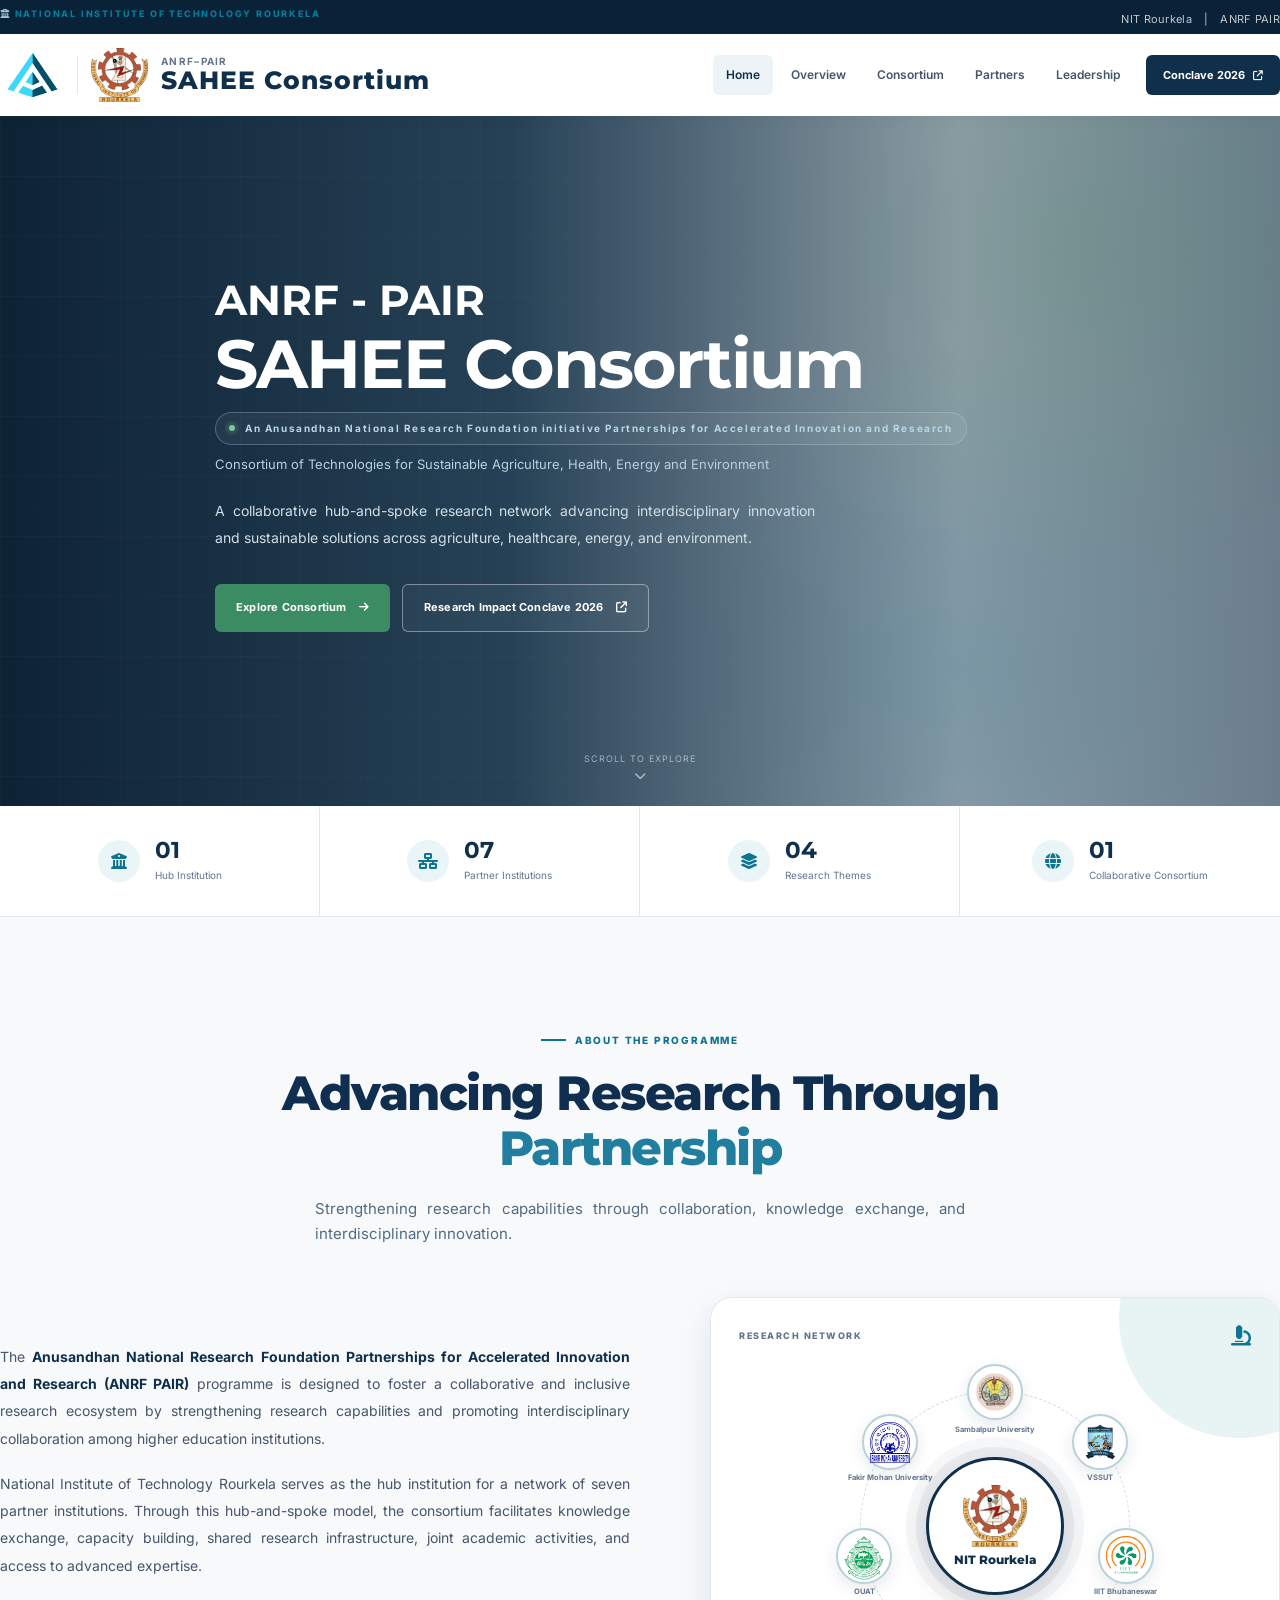
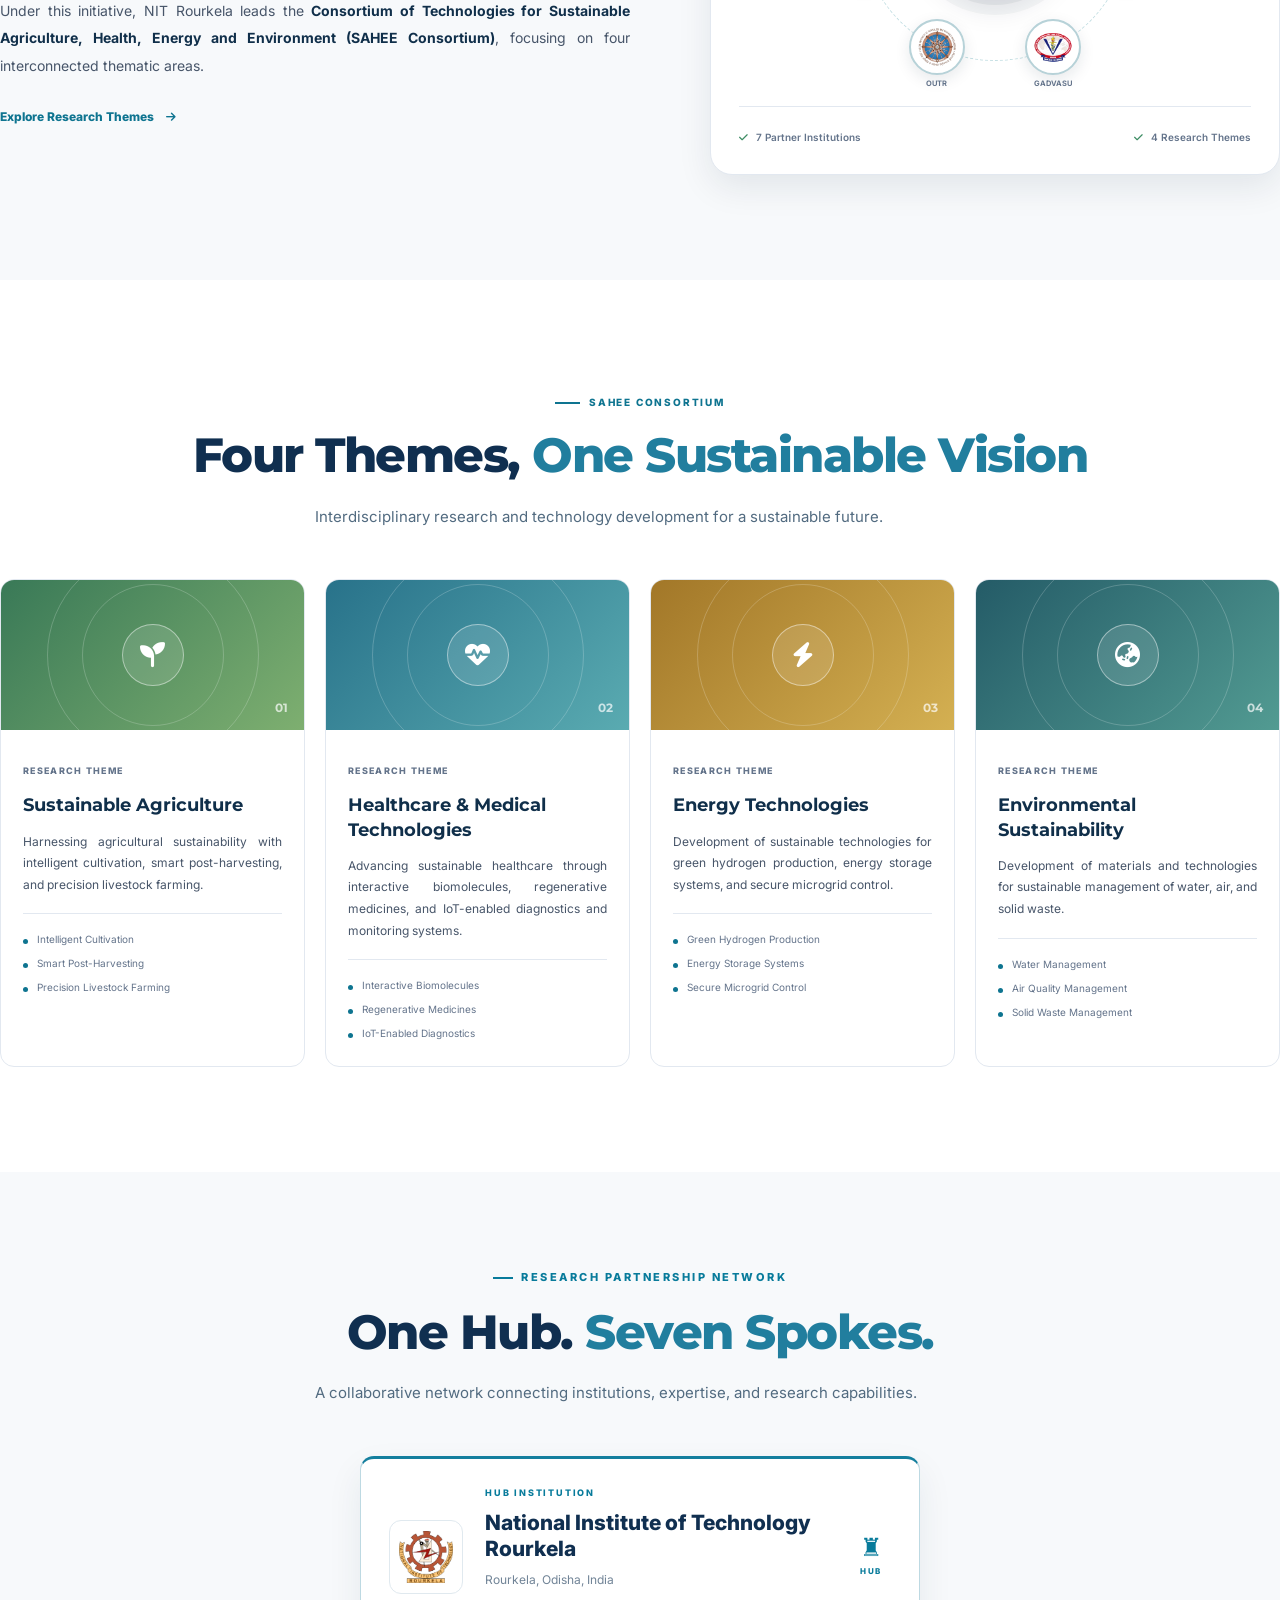
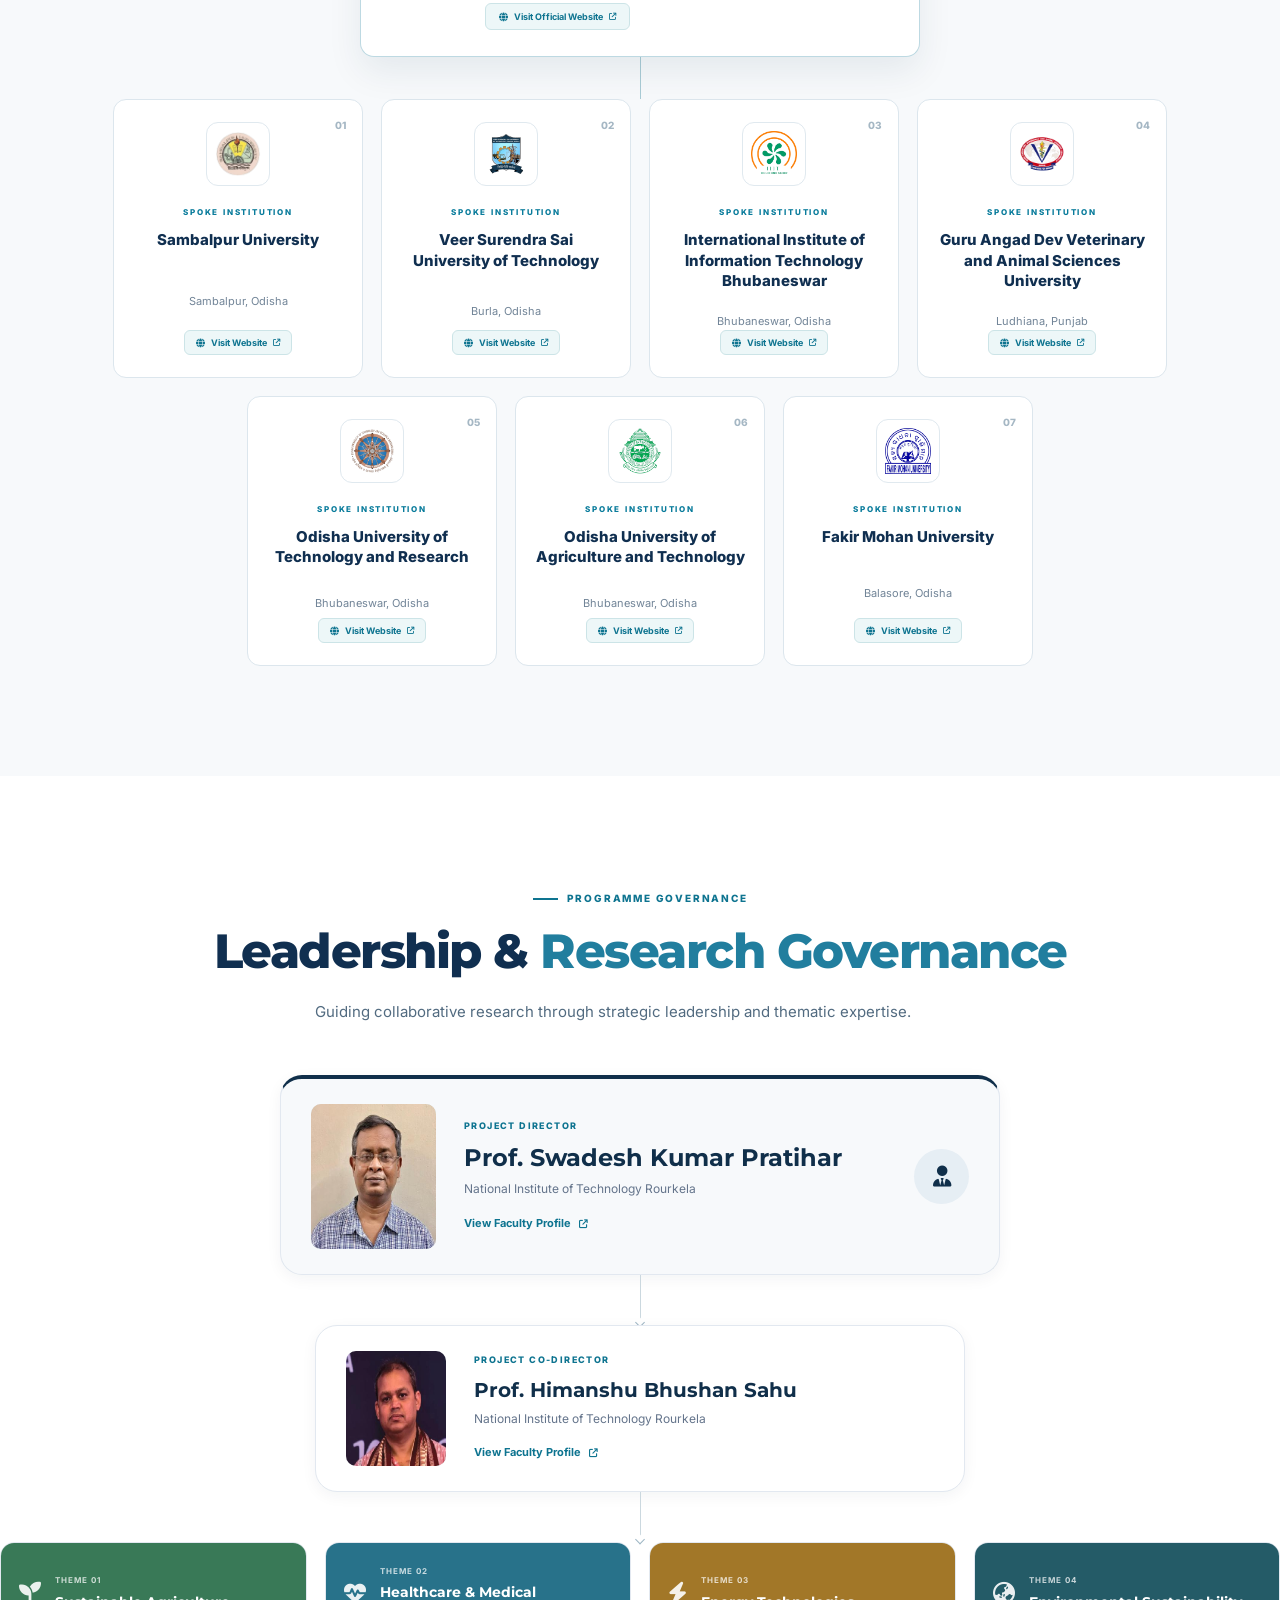
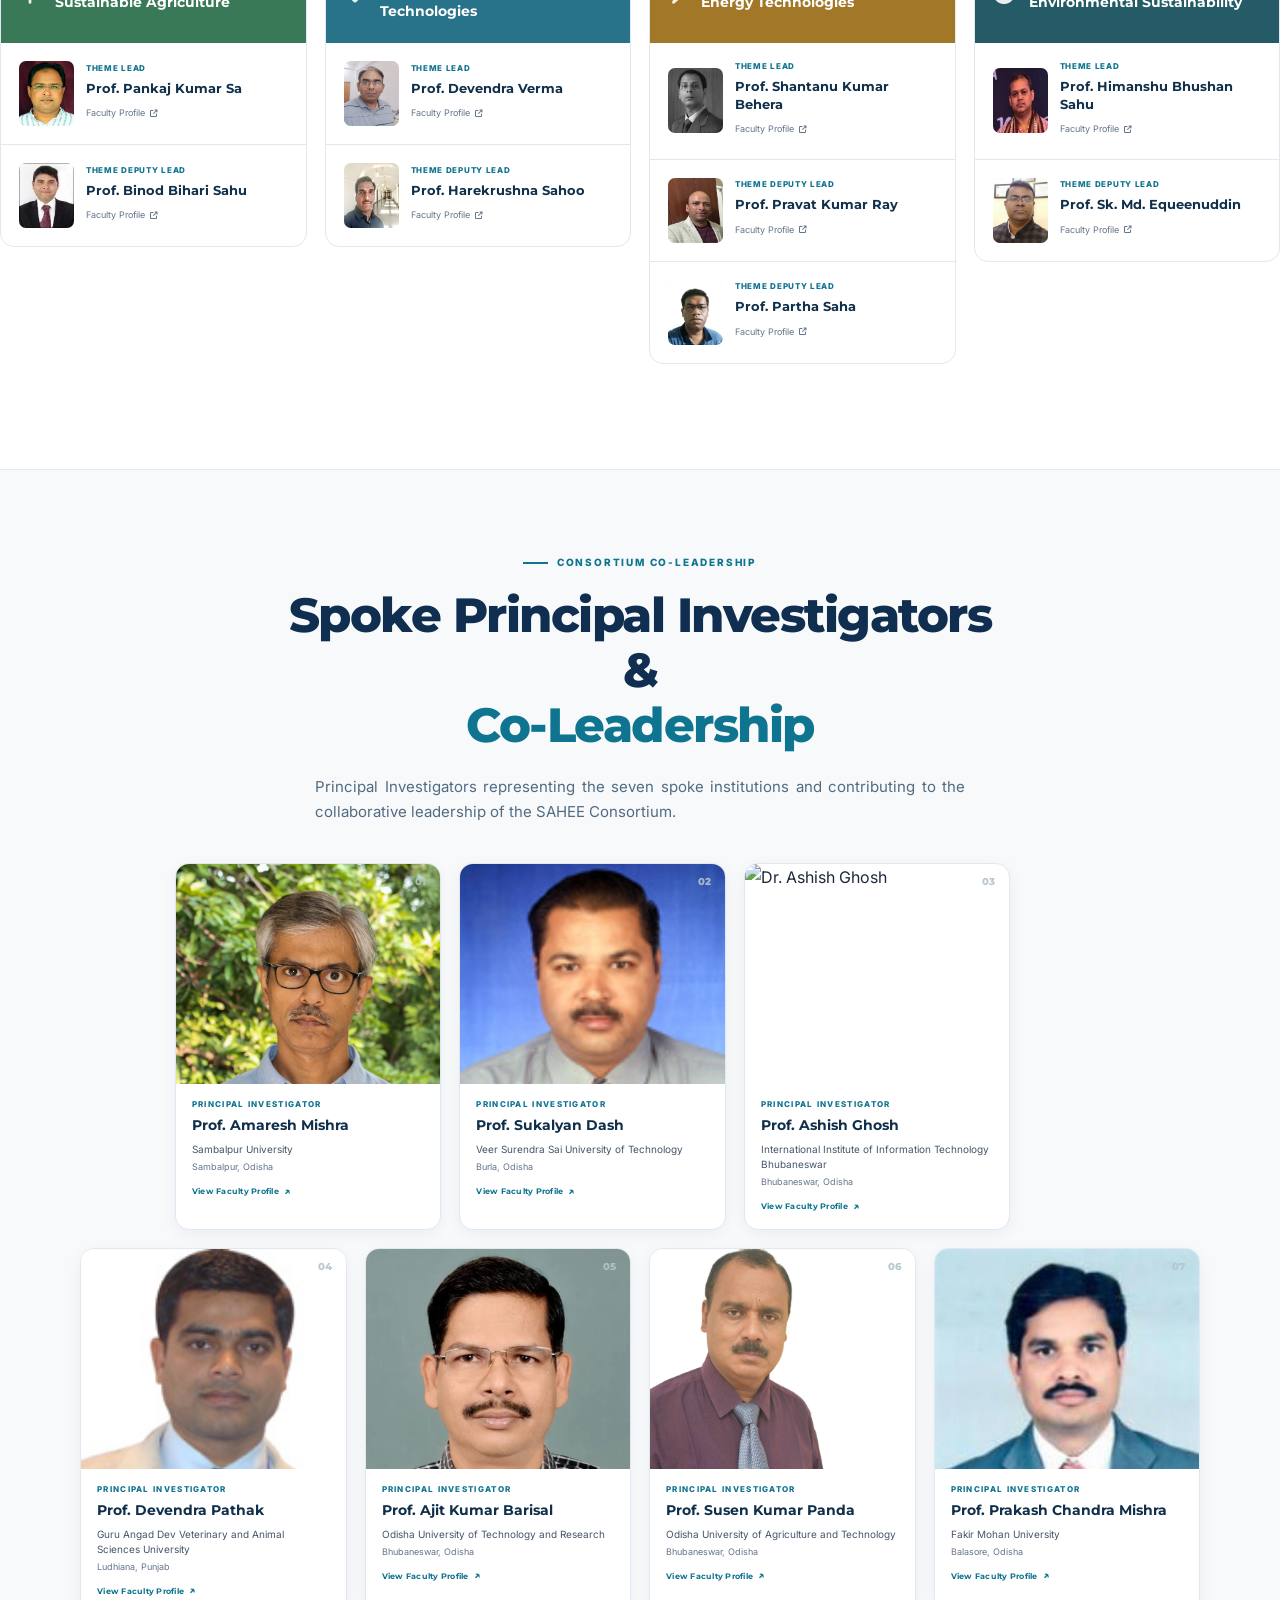
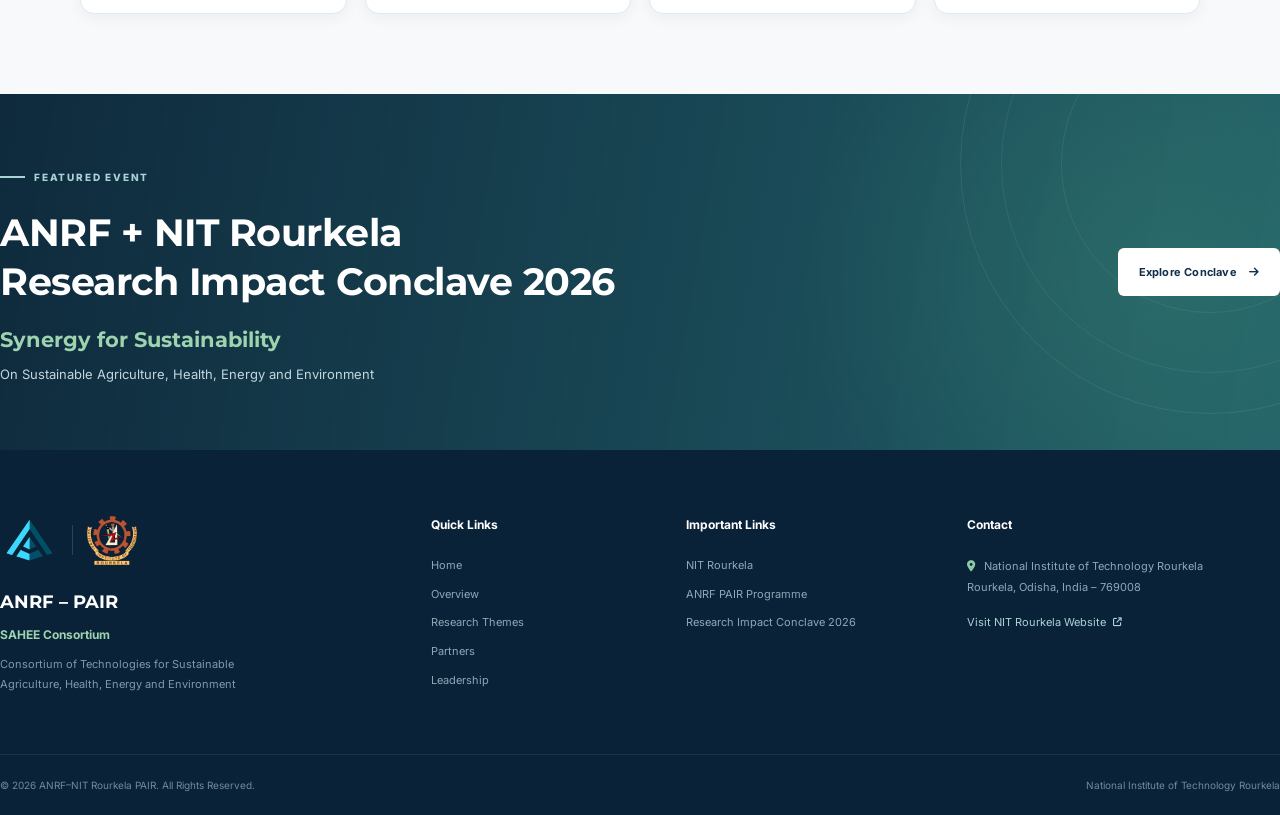
==== index.html @ bf445804 "spoke-PIs" ====
<!DOCTYPE html>
<html lang="en">

<head>
    <meta charset="UTF-8">
    <meta name="viewport" content="width=device-width, initial-scale=1.0">

    <title>ANRF–PAIR | SAHEE Consortium</title>

    <meta name="description"
        content="ANRF–NIT Rourkela PAIR - SAHEE Consortium for Sustainable Agriculture, Health, Energy and Environment.">

    <link rel="stylesheet" href="css/style.css">

    <!-- Google Fonts -->
    <link rel="preconnect" href="https://fonts.googleapis.com">
    <link rel="preconnect" href="https://fonts.gstatic.com" crossorigin>
    <link
        href="https://fonts.googleapis.com/css2?family=Inter:wght@400;500;600;700&family=Montserrat:wght@500;600;700;800&display=swap"
        rel="stylesheet">

    <!-- Font Awesome Icons -->
    <link rel="stylesheet"
        href="https://cdnjs.cloudflare.com/ajax/libs/font-awesome/6.5.1/css/all.min.css">
</head>

<body>

    <!-- ================= HEADER ================= -->

    <header class="site-header">

        <div class="top-bar">
            <div class="container top-bar-inner">

                <div class="institution-label">
                    <i class="fa-solid fa-building-columns"></i>
                    National Institute of Technology Rourkela
                </div>

                <div class="top-links">
                    <a href="https://www.nitrkl.ac.in/" target="_blank">
                        NIT Rourkela
                    </a>
                    <span>|</span>
                    <a href="https://anrfonline.in/ANRF/PAIR" target="_blank">
                        ANRF PAIR
                    </a>
                </div>

            </div>
        </div>

        <div class="main-header">
            <div class="header-inner">

                <a href="#home" class="brand">

                    <!-- Replace image paths with your actual logo paths -->
                    <img src="assets/logos/anrf_logo.png"
                        alt="ANRF Logo"
                        class="brand-logo anrf-logo">

                    <div class="brand-divider"></div>

                    <img src="assets/logos/nitr-logo.png"
                        alt="NIT Rourkela Logo"
                        class="brand-logo nitr-logo">

                    <div class="brand-text">
                        <span class="brand-small">ANRF–PAIR</span>
                        <span class="brand-title">SAHEE Consortium</span>
                    </div>

                </a>

                <button class="menu-toggle"
                    id="menuToggle"
                    aria-label="Toggle navigation"
                    aria-expanded="false">
                    <i class="fa-solid fa-bars"></i>
                </button>

                <nav class="main-nav" id="mainNav">

                    <a href="#home" class="nav-link active">Home</a>
                    <a href="#overview" class="nav-link">Overview</a>
                    <a href="#consortium" class="nav-link">Consortium</a>
                    <a href="#partners" class="nav-link">Partners</a>
                    <a href="#leadership" class="nav-link">Leadership</a>

                    <a href="anrf_nit_conclave_2026_final/index.html" class="nav-conclave">
                        Conclave 2026
                        <i class="fa-solid fa-arrow-up-right-from-square"></i>
                    </a>

                </nav>

            </div>
        </div>

    </header>


    <main>

        <!-- ================= HERO ================= -->

        <section class="hero-section" id="home">

            <div class="hero-overlay"></div>

            <div class="container hero-content">
                <h2>ANRF - PAIR</h2>
                <h1>
                    SAHEE Consortium
                </h1>
                
                <div class="hero-badge">
                    <span class="badge-dot"></span>
                    An Anusandhan National Research Foundation initiative
                    
                    Partnerships for Accelerated Innovation and Research
                    

                </div>

                <p class="hero-consortium-name">
                    Consortium of Technologies for Sustainable Agriculture,
                    Health, Energy and Environment
                </p>

                <p class="hero-description">
                    A collaborative hub-and-spoke research network advancing
                    interdisciplinary innovation and sustainable solutions
                    across agriculture, healthcare, energy, and environment.
                </p>

                <div class="hero-buttons">

                    <a href="#overview" class="btn btn-primary">
                        Explore Consortium
                        <i class="fa-solid fa-arrow-right"></i>
                    </a>

                    <a href="anrf_nit_conclave_2026_final/index.html" class="btn btn-outline">
                        Research Impact Conclave 2026
                        <i class="fa-solid fa-arrow-up-right-from-square"></i>
                    </a>

                </div>

            </div>

            <div class="hero-scroll">
                <span>Scroll to explore</span>
                <i class="fa-solid fa-chevron-down"></i>
            </div>

        </section>


        <!-- ================= QUICK STATS ================= -->

        <section class="stats-section">

            <div class="container stats-grid">

                <div class="stat-item reveal">
                    <div class="stat-icon">
                        <i class="fa-solid fa-building-columns"></i>
                    </div>
                    <div>
                        <strong>01</strong>
                        <span>Hub Institution</span>
                    </div>
                </div>

                <div class="stat-item reveal">
                    <div class="stat-icon">
                        <i class="fa-solid fa-network-wired"></i>
                    </div>
                    <div>
                        <strong>07</strong>
                        <span>Partner Institutions</span>
                    </div>
                </div>

                <div class="stat-item reveal">
                    <div class="stat-icon">
                        <i class="fa-solid fa-layer-group"></i>
                    </div>
                    <div>
                        <strong>04</strong>
                        <span>Research Themes</span>
                    </div>
                </div>

                <div class="stat-item reveal">
                    <div class="stat-icon">
                        <i class="fa-solid fa-globe"></i>
                    </div>
                    <div>
                        <strong>01</strong>
                        <span>Collaborative Consortium</span>
                    </div>
                </div>

            </div>

        </section>


        <!-- ================= OVERVIEW ================= -->

        <section class="section overview-section" id="overview">

            <div class="container">

                <div class="section-heading reveal">

                    <span class="section-label">
                        <span></span> About the Programme
                    </span>

                    <h2>
                        Advancing Research Through
                        <span>Partnership</span>
                    </h2>

                    <p>
                        Strengthening research capabilities through collaboration,
                        knowledge exchange, and interdisciplinary innovation.
                    </p>

                </div>


                <div class="overview-grid">

                    <div class="overview-content reveal">

                        <p>
                            The <strong>Anusandhan National Research Foundation
                            Partnerships for Accelerated Innovation and Research
                            (ANRF PAIR)</strong> programme is designed to foster
                            a collaborative and inclusive research ecosystem by
                            strengthening research capabilities and promoting
                            interdisciplinary collaboration among higher education
                            institutions.
                        </p>

                        <p>
                            National Institute of Technology Rourkela serves as
                            the hub institution for a network of seven partner
                            institutions. Through this hub-and-spoke model, the
                            consortium facilitates knowledge exchange, capacity
                            building, shared research infrastructure, joint
                            academic activities, and access to advanced expertise.
                        </p>

                        <p>
                            Under this initiative, NIT Rourkela leads the
                            <strong>Consortium of Technologies for Sustainable
                            Agriculture, Health, Energy and Environment
                            (SAHEE Consortium)</strong>, focusing on four
                            interconnected thematic areas.
                        </p>

                        <a href="#consortium" class="text-link">
                            Explore Research Themes
                            <i class="fa-solid fa-arrow-right"></i>
                        </a>

                    </div>


                    <div class="overview-visual reveal">

                        <div class="overview-card">

                            <div class="overview-card-top">
                                <span class="card-eyebrow">
                                    RESEARCH NETWORK
                                </span>

                                <i class="fa-solid fa-microscope"></i>
                            </div>

                            <div class="overview-network">

                                <div class="overview-network">


                                                <div class="network-center">

                                                    <div class="hub-logo-main">
                                                        <img
                                                            src="assets/logos/nitr-logo.png"
                                                            alt="NIT Rourkela Logo"
                                                        >
                                                    </div>

                                                    <strong>NIT Rourkela</strong>

                                                </div>


                                                <!-- SINGLE ORBIT -->

                                                <div class="partner-orbit">

                                                    <div class="partner-node node-1">
                                                        <div class="partner-logo">
                                                            <img src="assets\logos\sambalpur-university.png" alt="Sambalpur University">
                                                        </div>
                                                        <span>Sambalpur University</span>
                                                    </div>


                                                    <div class="partner-node node-2">
                                                        <div class="partner-logo">
                                                            <img src="assets\logos\vssut.png" alt="VSSUT">
                                                        </div>
                                                        <span>VSSUT</span>
                                                    </div>


                                                    <div class="partner-node node-3">
                                                        <div class="partner-logo">
                                                            <img src="assets\logos\iiit-bhubaneswar.png" alt="IIIT Bhubaneswar">
                                                        </div>
                                                        <span>IIIT Bhubaneswar</span>
                                                    </div>


                                                    <div class="partner-node node-4">
                                                        <div class="partner-logo">
                                                            <img src="assets\logos\gadvasu.png" alt="GADVASU">
                                                        </div>
                                                        <span>GADVASU</span>
                                                    </div>


                                                    <div class="partner-node node-5">
                                                        <div class="partner-logo">
                                                            <img src="assets\logos\outr.png" alt="OUTR">
                                                        </div>
                                                        <span>OUTR</span>
                                                    </div>


                                                    <div class="partner-node node-6">
                                                        <div class="partner-logo">
                                                            <img src="assets\logos\ouat.png" alt="OUAT">
                                                        </div>
                                                        <span>OUAT</span>
                                                    </div>


                                                    <div class="partner-node node-7">
                                                        <div class="partner-logo">
                                                            <img src="assets\logos\fakir-mohan-university.png" alt="Fakir Mohan University">
                                                        </div>
                                                        <span>Fakir Mohan University</span>
                                                    </div>

                                                </div>

                                </div>

                                
                            </div>
                            <div class="overview-card-bottom">
                                <span>
                                    <i class="fa-solid fa-check"></i>
                                    7 Partner Institutions
                                </span>

                                <span>
                                    <i class="fa-solid fa-check"></i>
                                    4 Research Themes
                                </span>
                            </div>

                        </div>

                </div>

            </div>

        </section>


        <!-- ================= CONSORTIUM THEMES ================= -->

        <section class="section consortium-section" id="consortium">

            <div class="container">

                <div class="section-heading centered reveal">

                    <span class="section-label">
                        <span></span> SAHEE Consortium
                    </span>

                    <h2>
                        Four Themes,
                        <span>One Sustainable Vision</span>
                    </h2>

                    <p>
                        Interdisciplinary research and technology development
                        for a sustainable future.
                    </p>

                </div>


                <div class="theme-grid">

                    <!-- Theme 1 -->

                    <article class="theme-card agriculture reveal">

                        <div class="theme-card-image">
                            <div class="theme-icon">
                                <i class="fa-solid fa-seedling"></i>
                            </div>
                            <span class="theme-number">01</span>
                        </div>

                        <div class="theme-card-content">

                            <span class="theme-tag">
                                RESEARCH THEME
                            </span>

                            <h3>Sustainable Agriculture</h3>

                            <p>
                                Harnessing agricultural sustainability with
                                intelligent cultivation, smart post-harvesting,
                                and precision livestock farming.
                            </p>

                            <div class="theme-focus">
                                <span>Intelligent Cultivation</span>
                                <span>Smart Post-Harvesting</span>
                                <span>Precision Livestock Farming</span>
                            </div>

                        </div>

                    </article>


                    <!-- Theme 2 -->

                    <article class="theme-card health reveal">

                        <div class="theme-card-image">
                            <div class="theme-icon">
                                <i class="fa-solid fa-heart-pulse"></i>
                            </div>
                            <span class="theme-number">02</span>
                        </div>

                        <div class="theme-card-content">

                            <span class="theme-tag">
                                RESEARCH THEME
                            </span>

                            <h3>Healthcare &amp; Medical Technologies</h3>

                            <p>
                                Advancing sustainable healthcare through
                                interactive biomolecules, regenerative medicines,
                                and IoT-enabled diagnostics and monitoring systems.
                            </p>

                            <div class="theme-focus">
                                <span>Interactive Biomolecules</span>
                                <span>Regenerative Medicines</span>
                                <span>IoT-Enabled Diagnostics</span>
                            </div>

                        </div>

                    </article>


                    <!-- Theme 3 -->

                    <article class="theme-card energy reveal">

                        <div class="theme-card-image">
                            <div class="theme-icon">
                                <i class="fa-solid fa-bolt"></i>
                            </div>
                            <span class="theme-number">03</span>
                        </div>

                        <div class="theme-card-content">

                            <span class="theme-tag">
                                RESEARCH THEME
                            </span>

                            <h3>Energy Technologies</h3>

                            <p>
                                Development of sustainable technologies for
                                green hydrogen production, energy storage systems,
                                and secure microgrid control.
                            </p>

                            <div class="theme-focus">
                                <span>Green Hydrogen Production</span>
                                <span>Energy Storage Systems</span>
                                <span>Secure Microgrid Control</span>
                            </div>

                        </div>

                    </article>


                    <!-- Theme 4 -->

                    <article class="theme-card environment reveal">

                        <div class="theme-card-image">
                            <div class="theme-icon">
                                <i class="fa-solid fa-earth-asia"></i>
                            </div>
                            <span class="theme-number">04</span>
                        </div>

                        <div class="theme-card-content">

                            <span class="theme-tag">
                                RESEARCH THEME
                            </span>

                            <h3>Environmental Sustainability</h3>

                            <p>
                                Development of materials and technologies for
                                sustainable management of water, air, and solid waste.
                            </p>

                            <div class="theme-focus">
                                <span>Water Management</span>
                                <span>Air Quality Management</span>
                                <span>Solid Waste Management</span>
                            </div>

                        </div>

                    </article>

                </div>

            </div>

        </section>




        <!-- =========================================
     HUB AND SPOKES SECTION
========================================= -->

<section class="network-section" id="partners">

    <div class="section-heading">
        <span class="section-eyebrow">RESEARCH PARTNERSHIP NETWORK</span>

        <h2>
            One Hub. <span>Seven Spokes.</span>
        </h2>

        <p>
            A collaborative network connecting institutions, expertise,
            and research capabilities.
        </p>
    </div>


    <!-- ================= HUB INSTITUTION ================= -->

    <div class="hub-wrapper">

        <div class="hub-card">

            <div class="institution-logo hub-logo">
                <img
                    src="assets/logos/nitr-logo.png"
                    alt="National Institute of Technology Rourkela Logo"
                >
            </div>

            <div class="institution-content">

                <span class="institution-label">
                    HUB INSTITUTION
                </span>

                <h3>
                    National Institute of Technology Rourkela
                </h3>

                <p>
                    Rourkela, Odisha, India
                </p>

                <!-- OFFICIAL WEBSITE -->
                <a
                    href="https://www.nitrkl.ac.in/"
                    target="_blank"
                    rel="noopener noreferrer"
                    class="institution-website"
                >
                    <i class="fa-solid fa-globe"></i>
                    Visit Official Website
                    <i class="fa-solid fa-arrow-up-right-from-square"></i>
                </a>

            </div>

            <div class="hub-symbol">
                <span class="building-icon">♜</span>
                <small>HUB</small>
            </div>

        </div>

    </div>


    <!-- CONNECTOR LINE -->

    <div class="network-connector"></div>


    <!-- ================= SPOKE INSTITUTIONS ================= -->

    <div class="spokes-grid">


        <!-- ================= SPOKE 01 ================= -->

        <article class="spoke-card">

            <span class="spoke-number">01</span>

            <div class="institution-logo">
                <img
                    src="assets/logos/sambalpur-university.png"
                    alt="Sambalpur University Logo"
                >
            </div>

            <div class="spoke-content">

                <span class="institution-label">
                    SPOKE INSTITUTION
                </span>

                <h3>
                    Sambalpur University
                </h3>

                <p class="institution-location">
                    Sambalpur, Odisha
                </p>

                <a
                    href="https://www.suniv.ac.in/"
                    target="_blank"
                    rel="noopener noreferrer"
                    class="institution-website"
                >
                    <i class="fa-solid fa-globe"></i>
                    Visit Website
                    <i class="fa-solid fa-arrow-up-right-from-square"></i>
                </a>

            </div>

        </article>


        <!-- ================= SPOKE 02 ================= -->

        <article class="spoke-card">

            <span class="spoke-number">02</span>

            <div class="institution-logo">
                <img
                    src="assets/logos/vssut.png"
                    alt="Veer Surendra Sai University of Technology Logo"
                >
            </div>

            <div class="spoke-content">

                <span class="institution-label">
                    SPOKE INSTITUTION
                </span>

                <h3>
                    Veer Surendra Sai University of Technology
                </h3>

                <p class="institution-location">
                    Burla, Odisha
                </p>

                <a
                    href="https://www.vssut.ac.in/"
                    target="_blank"
                    rel="noopener noreferrer"
                    class="institution-website"
                >
                    <i class="fa-solid fa-globe"></i>
                    Visit Website
                    <i class="fa-solid fa-arrow-up-right-from-square"></i>
                </a>

            </div>

        </article>


        <!-- ================= SPOKE 03 ================= -->

        <article class="spoke-card">

            <span class="spoke-number">03</span>

            <div class="institution-logo">
                <img
                    src="assets/logos/iiit-bhubaneswar.png"
                    alt="IIIT Bhubaneswar Logo"
                >
            </div>

            <div class="spoke-content">

                <span class="institution-label">
                    SPOKE INSTITUTION
                </span>

                <h3>
                    International Institute of Information Technology
                    Bhubaneswar
                </h3>

                <p class="institution-location">
                    Bhubaneswar, Odisha
                </p>

                <a
                    href="https://www.iiit-bh.ac.in/"
                    target="_blank"
                    rel="noopener noreferrer"
                    class="institution-website"
                >
                    <i class="fa-solid fa-globe"></i>
                    Visit Website
                    <i class="fa-solid fa-arrow-up-right-from-square"></i>
                </a>

            </div>

        </article>


        <!-- ================= SPOKE 04 ================= -->

        <article class="spoke-card">

            <span class="spoke-number">04</span>

            <div class="institution-logo">
                <img
                    src="assets/logos/gadvasu.png"
                    alt="Guru Angad Dev Veterinary and Animal Sciences University Logo"
                >
            </div>

            <div class="spoke-content">

                <span class="institution-label">
                    SPOKE INSTITUTION
                </span>

                <h3>
                    Guru Angad Dev Veterinary and Animal Sciences University
                </h3>

                <p class="institution-location">
                    Ludhiana, Punjab
                </p>

                <a
                    href="https://www.gadvasu.in/"
                    target="_blank"
                    rel="noopener noreferrer"
                    class="institution-website"
                >
                    <i class="fa-solid fa-globe"></i>
                    Visit Website
                    <i class="fa-solid fa-arrow-up-right-from-square"></i>
                </a>

            </div>

        </article>


        <!-- ================= SPOKE 05 ================= -->

        <article class="spoke-card">

            <span class="spoke-number">05</span>

            <div class="institution-logo">
                <img
                    src="assets/logos/outr.png"
                    alt="Odisha University of Technology and Research Logo"
                >
            </div>

            <div class="spoke-content">

                <span class="institution-label">
                    SPOKE INSTITUTION
                </span>

                <h3>
                    Odisha University of Technology and Research
                </h3>

                <p class="institution-location">
                    Bhubaneswar, Odisha
                </p>

                <a
                    href="https://www.outr.ac.in/"
                    target="_blank"
                    rel="noopener noreferrer"
                    class="institution-website"
                >
                    <i class="fa-solid fa-globe"></i>
                    Visit Website
                    <i class="fa-solid fa-arrow-up-right-from-square"></i>
                </a>

            </div>

        </article>


        <!-- ================= SPOKE 06 ================= -->

        <article class="spoke-card">

            <span class="spoke-number">06</span>

            <div class="institution-logo">
                <img
                    src="assets/logos/ouat.png"
                    alt="Odisha University of Agriculture and Technology Logo"
                >
            </div>

            <div class="spoke-content">

                <span class="institution-label">
                    SPOKE INSTITUTION
                </span>

                <h3>
                    Odisha University of Agriculture and Technology
                </h3>

                <p class="institution-location">
                    Bhubaneswar, Odisha
                </p>

                <a
                    href="https://ouat.ac.in/"
                    target="_blank"
                    rel="noopener noreferrer"
                    class="institution-website"
                >
                    <i class="fa-solid fa-globe"></i>
                    Visit Website
                    <i class="fa-solid fa-arrow-up-right-from-square"></i>
                </a>

            </div>

        </article>


        <!-- ================= SPOKE 07 ================= -->

        <article class="spoke-card">

            <span class="spoke-number">07</span>

            <div class="institution-logo">
                <img
                    src="assets/logos/fakir-mohan-university.png"
                    alt="Fakir Mohan University Logo"
                >
            </div>

            <div class="spoke-content">

                <span class="institution-label">
                    SPOKE INSTITUTION
                </span>

                <h3>
                    Fakir Mohan University
                </h3>

                <p class="institution-location">
                    Balasore, Odisha
                </p>

                <a
                    href="https://fmuniversity.nic.in/"
                    target="_blank"
                    rel="noopener noreferrer"
                    class="institution-website"
                >
                    <i class="fa-solid fa-globe"></i>
                    Visit Website
                    <i class="fa-solid fa-arrow-up-right-from-square"></i>
                </a>

            </div>

        </article>

    </div>

</section>
        





       


        <!-- ================= LEADERSHIP ================= -->

        <section class="section leadership-section" id="leadership">

            <div class="container">

                <div class="section-heading centered reveal">

                    <span class="section-label">
                        <span></span> Programme Governance
                    </span>

                    <h2>
                        Leadership &
                        <span>Research Governance</span>
                    </h2>

                    <p>
                        Guiding collaborative research through strategic
                        leadership and thematic expertise.
                    </p>

                </div>


                <!-- Project Director -->

                <div class="director-card reveal">

                    <div class="director-photo">
                        <img src="assets\faculty\resized_fixed.jpg"
                            alt="Swadesh Kumar Pratihar">
                    </div>

                    <div class="director-info">

                        <span class="leadership-role">
                            PROJECT DIRECTOR
                        </span>

                        <h3>Prof. Swadesh Kumar Pratihar</h3>

                        <p>
                            National Institute of Technology Rourkela
                        </p>

                        <a href="https://www.nitrkl.ac.in/CR/~skpratihar/"
                            target="_blank"
                            class="profile-link">
                            View Faculty Profile
                            <i class="fa-solid fa-arrow-up-right-from-square"></i>
                        </a>

                    </div>

                    <div class="director-symbol">
                        <i class="fa-solid fa-user-tie"></i>
                    </div>

                </div>


                <div class="hierarchy-connector">
                    <span></span>
                </div>


                <!-- Deputy Director -->

                <div class="deputy-card reveal">

                    <div class="deputy-photo">
                        <img src="assets\faculty\4_fixed.jpg"
                            alt="Himanshu Bhushan Sahu">
                    </div>

                    <div class="deputy-info">

                        <span class="leadership-role">
                            PROJECT CO-DIRECTOR
                        </span>

                        <h3>Prof. Himanshu Bhushan Sahu</h3>

                        <p>
                            National Institute of Technology Rourkela
                        </p>

                        <a href="https://www.nitrkl.ac.in/MN/~hbsahu/"
                            target="_blank"
                            class="profile-link">
                            View Faculty Profile
                            <i class="fa-solid fa-arrow-up-right-from-square"></i>
                        </a>

                    </div>

                </div>


                <div class="hierarchy-connector">
                    <span></span>
                </div>


                <!-- Theme Leadership -->

                <div class="theme-leadership-grid">

                    <!-- Agriculture -->

                    <article class="leadership-theme-card reveal">

                        <div class="leadership-theme-header agriculture-header">
                            <i class="fa-solid fa-seedling"></i>
                            <div>
                                <span>THEME 01</span>
                                <h3>Sustainable Agriculture</h3>
                            </div>
                        </div>

                        <div class="leadership-person lead-person">

                            <img src="assets\faculty\5_fixed.jpg"
                                alt="Pankaj Kumar Sa">

                            <div>
                                <span class="person-role">THEME LEAD</span>
                                <h4>Prof. Pankaj Kumar Sa</h4>
                                <a href="https://www.nitrkl.ac.in/CS/~PankajKSa/"
                                    target="_blank">
                                    Faculty Profile
                                    <i class="fa-solid fa-arrow-up-right-from-square"></i>
                                </a>
                            </div>

                        </div>

                        <div class="leadership-person">

                            <img src="assets\faculty\1_fixed.jpg"
                                alt="Binod Bihari Sahu">

                            <div>
                                <span class="person-role">THEME DEPUTY LEAD</span>
                                <h4>Prof. Binod Bihari Sahu</h4>
                                <a href="https://www.nitrkl.ac.in/LS/~sahub/"
                                    target="_blank">
                                    Faculty Profile
                                    <i class="fa-solid fa-arrow-up-right-from-square"></i>
                                </a>
                            </div>

                        </div>

                    </article>


                    <!-- Health -->

                    <article class="leadership-theme-card reveal">

                        <div class="leadership-theme-header health-header">
                            <i class="fa-solid fa-heart-pulse"></i>
                            <div>
                                <span>THEME 02</span>
                                <h3>Healthcare &amp; Medical Technologies</h3>
                            </div>
                        </div>

                        <div class="leadership-person lead-person">

                            <img src="assets\faculty\2_fixed.jpg"
                                alt="Devendra Verma">

                            <div>
                                <span class="person-role">THEME LEAD</span>
                                <h4>Prof. Devendra Verma</h4>
                                <a href="https://www.nitrkl.ac.in/BM/~vermad/"
                                    target="_blank">
                                    Faculty Profile
                                    <i class="fa-solid fa-arrow-up-right-from-square"></i>
                                </a>
                            </div>

                        </div>

                        <div class="leadership-person">

                            <img src="assets\faculty\3_fixed.jpg"
                                alt="Harekrushna Sahoo">

                            <div>
                                <span class="person-role">THEME DEPUTY LEAD</span>
                                <h4>Prof. Harekrushna Sahoo</h4>
                                <a href="https://www.nitrkl.ac.in/CY/~sahooh/"
                                    target="_blank">
                                    Faculty Profile
                                    <i class="fa-solid fa-arrow-up-right-from-square"></i>
                                </a>
                            </div>

                        </div>

                    </article>


                    <!-- Energy -->

                    <article class="leadership-theme-card reveal">

                        <div class="leadership-theme-header energy-header">
                            <i class="fa-solid fa-bolt"></i>
                            <div>
                                <span>THEME 03</span>
                                <h3>Energy Technologies</h3>
                            </div>
                        </div>

                        <div class="leadership-person lead-person">

                            <img src="assets\faculty\8_fixed.jpg"
                                alt="Shantanu Kumar Behera">

                            <div>
                                <span class="person-role">THEME LEAD</span>
                                <h4>Prof. Shantanu Kumar Behera</h4>
                                <a href="https://www.nitrkl.ac.in/CR/~beherash/"
                                    target="_blank">
                                    Faculty Profile
                                    <i class="fa-solid fa-arrow-up-right-from-square"></i>
                                </a>
                            </div>

                        </div>

                        <div class="leadership-person">

                            <img src="assets\faculty\7_fixed.jpg"
                                alt="Pravat Kumar Ray">

                            <div>
                                <span class="person-role">THEME DEPUTY LEAD</span>
                                <h4>Prof. Pravat Kumar Ray</h4>
                                <a href="https://www.nitrkl.ac.in/EE/~rayp/"
                                    target="_blank">
                                    Faculty Profile
                                    <i class="fa-solid fa-arrow-up-right-from-square"></i>
                                </a>
                            </div>

                        </div>

                        <div class="leadership-person">

                            <img src="assets\faculty\6_fixed.jpg"
                                alt="Partha Saha">

                            <div>
                                <span class="person-role">THEME DEPUTY LEAD</span>
                                <h4>Prof. Partha Saha</h4>
                                <a href="https://www.nitrkl.ac.in/CR/~sahap/"
                                    target="_blank">
                                    Faculty Profile
                                    <i class="fa-solid fa-arrow-up-right-from-square"></i>
                                </a>
                            </div>

                        </div>

                    </article>


                    <!-- Environment -->

                    <article class="leadership-theme-card reveal">

                        <div class="leadership-theme-header environment-header">
                            <i class="fa-solid fa-earth-asia"></i>
                            <div>
                                <span>THEME 04</span>
                                <h3>Environmental Sustainability</h3>
                            </div>
                        </div>

                        <div class="leadership-person lead-person">

                            <img src="assets\faculty\4_fixed.jpg"
                                alt="Himanshu Bhushan Sahu">

                            <div>
                                <span class="person-role">THEME LEAD</span>
                                <h4>Prof. Himanshu Bhushan Sahu</h4>
                                <a href="https://www.nitrkl.ac.in/MN/~hbsahu/"
                                    target="_blank">
                                    Faculty Profile
                                    <i class="fa-solid fa-arrow-up-right-from-square"></i>
                                </a>
                            </div>

                        </div>

                        <div class="leadership-person">

                            <img src="assets\faculty\9_fixed.jpg"
                                alt="Sk. Md. Equeenuddin">

                            <div>
                                <span class="person-role">THEME DEPUTY LEAD</span>
                                <h4>Prof. Sk. Md. Equeenuddin</h4>
                                <a href="https://www.nitrkl.ac.in/ER/~equeen/"
                                    target="_blank">
                                    Faculty Profile
                                    <i class="fa-solid fa-arrow-up-right-from-square"></i>
                                </a>
                            </div>

                        </div>

                    </article>

                </div>

            </div>

        </section>

        <!-- =========================================================
            SPOKE PRINCIPAL INVESTIGATORS / CO-LEADERSHIP
        ========================================================= -->

        <!-- =========================================================
     SPOKE PRINCIPAL INVESTIGATORS / CO-LEADERSHIP
     ========================================================= -->

<section class="section spoke-pi-section" id="spoke-leadership">

    <div class="container">

        <!-- Section Heading -->
        <div class="section-heading centered reveal">

            <span class="section-label">
                <span></span> Consortium Co-Leadership
            </span>

            <h2>
                Spoke Principal Investigators
                <br>
                &
                <br>
                <span>Co-Leadership</span>
            </h2>

            <p>
                Principal Investigators representing the seven spoke
                institutions and contributing to the collaborative
                leadership of the SAHEE Consortium.
            </p>

        </div>


        <!-- =====================================================
             PI GRID
             ===================================================== -->

        <div class="spoke-pi-grid">


            <!-- =================================================
                 PI 01 — AMARESH MISHRA
                 ================================================= -->

            <article class="spoke-pi-card reveal">

                <span class="spoke-pi-number">01</span>

                <div class="spoke-pi-photo">

                    <img
                        src="assets/faculty/amaresh.mishra_photo1686119746.png"
                        alt="Prof. Amaresh Mishra"
                    >

                </div>

                <div class="spoke-pi-info">

                    <span class="leadership-role">
                        PRINCIPAL INVESTIGATOR
                    </span>

                    <h3>Prof. Amaresh Mishra</h3>

                    <p class="spoke-pi-institution">
                        Sambalpur University
                    </p>

                    <p class="spoke-pi-location">
                        Sambalpur, Odisha
                    </p>

                    <a
                        href="https://suniv.ac.in/old-site/faculty-profile.php?furl=amaresh-mishra"
                        class="faculty-profile-link"
                        target="_blank"
                        rel="noopener noreferrer"
                    >
                        View Faculty Profile
                        <span>↗</span>
                    </a>

                </div>

            </article>


            <!-- =================================================
                 PI 02 — SUKALYAN DASH
                 ================================================= -->

            <article class="spoke-pi-card reveal">

                <span class="spoke-pi-number">02</span>

                <div class="spoke-pi-photo">

                    <img
                        src="assets/faculty/7B90wgrTQLObaQwa.jpg"
                        alt="Prof. Sukalyan Dash"
                    >

                </div>

                <div class="spoke-pi-info">

                    <span class="leadership-role">
                        PRINCIPAL INVESTIGATOR
                    </span>

                    <h3>Prof. Sukalyan Dash</h3>

                    <p class="spoke-pi-institution">
                        Veer Surendra Sai University of Technology
                    </p>

                    <p class="spoke-pi-location">
                        Burla, Odisha
                    </p>

                    <a
                        href="https://www.vssut.ac.in/department/faculty/chemistry/"
                        class="faculty-profile-link"
                        target="_blank"
                        rel="noopener noreferrer"
                    >
                        View Faculty Profile
                        <span>↗</span>
                    </a>

                </div>

            </article>


            <!-- =================================================
                 PI 03 — ASHISH GHOSH
                 ================================================= -->

            <article class="spoke-pi-card reveal">

                <span class="spoke-pi-number">03</span>

                <div class="spoke-pi-photo ashish-photo">

                    <img
                        src="https://www.iiit-bh.ac.in/wp-content/uploads/2024/07/Director-pic-01.jpg"
                        alt="Dr. Ashish Ghosh"
                    >

                </div>

                <div class="spoke-pi-info">

                    <span class="leadership-role">
                        PRINCIPAL INVESTIGATOR
                    </span>

                    <h3>Prof. Ashish Ghosh</h3>

                    <p class="spoke-pi-institution">
                        International Institute of Information Technology Bhubaneswar
                    </p>

                    <p class="spoke-pi-location">
                        Bhubaneswar, Odisha
                    </p>

                    <a
                        href="https://www.iiit-bh.ac.in/administration/director/"
                        class="faculty-profile-link"
                        target="_blank"
                        rel="noopener noreferrer"
                    >
                        View Faculty Profile
                        <span>↗</span>
                    </a>

                </div>

            </article>


            <!-- =================================================
                 PI 04 — DEVENDRA PATHAK
                 ================================================= -->

            <article class="spoke-pi-card reveal">

                <span class="spoke-pi-number">04</span>

                <div class="spoke-pi-photo">

                    <img
                        src="assets/faculty/DevendraPathak.jpg"
                        alt="Dr. Devendra Pathak"
                    >

                </div>

                <div class="spoke-pi-info">

                    <span class="leadership-role">
                        PRINCIPAL INVESTIGATOR
                    </span>

                    <h3>Prof. Devendra Pathak</h3>

                    <p class="spoke-pi-institution">
                        Guru Angad Dev Veterinary and Animal Sciences University
                    </p>

                    <p class="spoke-pi-location">
                        Ludhiana, Punjab
                    </p>

                    <a
                        href="https://www.gadvasu.in/college/college---institute-college-of-veterinary-science/401023321/2937"
                        class="faculty-profile-link"
                        target="_blank"
                        rel="noopener noreferrer"
                    >
                        View Faculty Profile
                        <span>↗</span>
                    </a>

                </div>

            </article>


            <!-- =================================================
                 PI 05 — AJIT KUMAR BARISAL
                 ================================================= -->

            <article class="spoke-pi-card reveal">

                <span class="spoke-pi-number">05</span>

                <div class="spoke-pi-photo">

                    <!--
                        IMPORTANT:
                        Keep your existing Ajit Kumar Barisal
                        base64 image here.

                        If you later save the image as a file,
                        replace the src with:
                        assets/faculty/AJIT_KUMAR_BARISAL.jpg
                    -->

                    <img
                        src="assets/faculty/Ajit-Barisal.webp"
                        alt="Prof. Ajit Kumar Barisal"
                    >

                </div>

                <div class="spoke-pi-info">

                    <span class="leadership-role">
                        PRINCIPAL INVESTIGATOR
                    </span>

                    <h3>Prof. Ajit Kumar Barisal</h3>

                    <p class="spoke-pi-institution">
                        Odisha University of Technology and Research
                    </p>

                    <p class="spoke-pi-location">
                        Bhubaneswar, Odisha
                    </p>

                    <a
                        href="https://www.outr.ac.in/faculty/prof-ajit-kumar-barisal"
                        class="faculty-profile-link"
                        target="_blank"
                        rel="noopener noreferrer"
                    >
                        View Faculty Profile
                        <span>↗</span>
                    </a>

                </div>

            </article>


            <!-- =================================================
                 PI 06 — SUSEN KUMAR PANDA
                 ================================================= -->

            <article class="spoke-pi-card reveal">

                <span class="spoke-pi-number">06</span>

                <div class="spoke-pi-photo">

                    <img
                        src="assets/faculty/New-Project-2.jpg"
                        alt="Prof. Susen Kumar Panda"
                    >

                </div>

                <div class="spoke-pi-info">

                    <span class="leadership-role">
                        PRINCIPAL INVESTIGATOR
                    </span>

                    <h3>Prof. Susen Kumar Panda</h3>

                    <p class="spoke-pi-institution">
                        Odisha University of Agriculture and Technology
                    </p>

                    <p class="spoke-pi-location">
                        Bhubaneswar, Odisha
                    </p>

                    <a
                        href="https://ouat.ac.in/en/colleges_ouat/college-of-veterinary-science-animal-husbandry-bhubaneswar/"
                        class="faculty-profile-link"
                        target="_blank"
                        rel="noopener noreferrer"
                    >
                        View Faculty Profile
                        <span>↗</span>
                    </a>

                </div>

            </article>


            <!-- =================================================
                 PI 07 — PRAKASH CHANDRA MISHRA
                 ================================================= -->

            <article class="spoke-pi-card reveal">

                <span class="spoke-pi-number">07</span>

                <div class="spoke-pi-photo">

                    <img
                        src="assets/faculty/PRAKASH_MISHRA.jpg"
                        alt="Prof. Prakash Chandra Mishra"
                    >

                </div>

                <div class="spoke-pi-info">

                    <span class="leadership-role">
                        PRINCIPAL INVESTIGATOR
                    </span>

                    <h3>Prof. Prakash Chandra Mishra</h3>

                    <p class="spoke-pi-institution">
                        Fakir Mohan University
                    </p>

                    <p class="spoke-pi-location">
                        Balasore, Odisha
                    </p>

                    <a
                        href="https://fmuniversity.nic.in/facultyalldetails?faculty_id=49"
                        class="faculty-profile-link"
                        target="_blank"
                        rel="noopener noreferrer"
                    >
                        View Faculty Profile
                        <span>↗</span>
                    </a>

                </div>

            </article>


        </div>

    </div>

</section>


        <!-- ================= CONCLAVE BANNER ================= -->

        <section class="conclave-section">

            <div class="conclave-pattern"></div>

            <div class="container conclave-content reveal">

                <div class="conclave-text">

                    <span class="section-label light-label">
                        <span></span> Featured Event
                    </span>

                    <h2>
                        ANRF + NIT Rourkela
                        <br>
                        Research Impact Conclave 2026
                    </h2>

                    <h3>
                        Synergy for Sustainability
                    </h3>

                    <p>
                        On Sustainable Agriculture, Health, Energy and Environment
                    </p>

                </div>

                <a href="anrf_nit_conclave_2026_final/index.html" class="btn btn-light">
                    Explore Conclave
                    <i class="fa-solid fa-arrow-right"></i>
                </a>

            </div>

        </section>


    </main>


    <!-- ================= FOOTER ================= -->

    <footer class="site-footer">

        <div class="container footer-main">

            <div class="footer-brand">

                <div class="footer-logos">

                    <img src="assets/logos/anrf_logo.png"
                        alt="ANRF Logo">

                    <div class="footer-logo-divider"></div>

                    <img src="assets/logos/nitr-logo.png"
                        alt="NIT Rourkela Logo">

                </div>

                <h3>ANRF – PAIR</h3>

                <p>
                    SAHEE Consortium
                </p>

                <span>
                    Consortium of Technologies for Sustainable Agriculture,
                    Health, Energy and Environment
                </span>

            </div>


            <div class="footer-column">

                <h4>Quick Links</h4>

                <a href="#home">Home</a>
                <a href="#overview">Overview</a>
                <a href="#consortium">Research Themes</a>
                <a href="#partners">Partners</a>
                <a href="#leadership">Leadership</a>

            </div>


            <div class="footer-column">

                <h4>Important Links</h4>

                <a href="https://www.nitrkl.ac.in/" target="_blank">
                    NIT Rourkela
                </a>

                <a href="https://anrfonline.in/ANRF/PAIR" target="_blank">
                    ANRF PAIR Programme
                </a>

                <a href="anrf_nit_conclave_2026_final/index.html">
                    Research Impact Conclave 2026
                </a>

            </div>


            <div class="footer-column footer-contact">

                <h4>Contact</h4>

                <p>
                    <i class="fa-solid fa-location-dot"></i>
                    National Institute of Technology Rourkela
                    <br>
                    Rourkela, Odisha, India – 769008
                </p>

                <a href="https://www.nitrkl.ac.in/" target="_blank">
                    Visit NIT Rourkela Website
                    <i class="fa-solid fa-arrow-up-right-from-square"></i>
                </a>

            </div>

        </div>


        <div class="footer-bottom">

            <div class="container footer-bottom-inner">

                <p>
                    © 2026 ANRF–NIT Rourkela PAIR. All Rights Reserved.
                </p>

                <p>
                    National Institute of Technology Rourkela
                </p>

            </div>

        </div>

    </footer>


    <!-- Back to top -->

    <button id="backToTop" class="back-to-top" aria-label="Back to top">
        <i class="fa-solid fa-arrow-up"></i>
    </button>


    <script src="js/script.js"></script>

</body>

</html>
---- css/style.css ----
/* =========================================================
   ANRF–NIT ROURKELA PAIR WEBSITE
   Main Stylesheet
========================================================= */


/* ================= ROOT VARIABLES ================= */

:root {

    --navy: #102f4a;
    --navy-dark: #092238;
    --navy-light: #194b70;

    --teal: #0e7490;
    --teal-dark: #0b6078;

    --green: #3c8c63;
    --green-light: #e8f4ed;

    --gold: #c99535;
    --gold-light: #f6edda;

    --white: #ffffff;
    --off-white: #f7f9fb;
    --light-bg: #f1f5f8;

    --text-dark: #1e293b;
    --text: #475569;
    --text-light: #64748b;

    --border: #e2e8f0;

    --shadow-sm: 0 4px 15px rgba(15, 35, 55, 0.05);
    --shadow-md: 0 12px 35px rgba(15, 35, 55, 0.09);
    --shadow-lg: 0 20px 55px rgba(15, 35, 55, 0.13);

    --radius-sm: 8px;
    --radius-md: 14px;
    --radius-lg: 22px;

    --transition: all 0.3s ease;

}


/* ================= RESET ================= */

* {
    margin: 0;
    padding: 0;
    box-sizing: border-box;
}

html {
    scroll-behavior: smooth;
    scroll-padding-top: 100px;
    
}

body {
    font-family: 'Inter', sans-serif;
    color: var(--text-dark);
    background: var(--white);
    line-height: 1.7;
    overflow-x: hidden;
}

img {
    max-width: 100%;
    display: block;
}

p {
    text-align: justify;
}

a {
    text-decoration: none;
    color: inherit;
}

button {
    font-family: inherit;
}

.container {
    width: 100%;
    max-width: 1400px;
    margin-left: auto;
    margin-right: auto;
    box-sizing: border-box;
}


/* ================= HEADER ================= */

.site-header {
    position: sticky;
    top: 0;
    z-index: 1000;
    background: var(--white);
    box-shadow: 0 2px 15px rgba(0, 0, 0, 0.04);
}

.top-bar {
    background: var(--navy-dark);
    color: rgba(255, 255, 255, 0.75);
    font-size: 11px;
    letter-spacing: 0.3px;
}

.top-bar-inner {
    padding-top: 4px;
    min-height: 34px;
    display: flex;
    align-items: center;
    justify-content: space-between;
    gap: 20px;
}

.institution-label {
    display: flex;
    align-items: center;
    gap: 8px;
}

.institution-label i {
    color: #9ec5dc;
}

.top-links {
    display: flex;
    align-items: center;
    gap: 12px;
}

.top-links a {
    transition: var(--transition);
}

.top-links a:hover {
    color: var(--white);
}

.main-header {
    background: var(--white);
    position: relative;
    z-index: 1000;
}

.header-inner {
    min-height: 82px;

    display: flex;
    align-items: center;
    justify-content: space-between;

    gap: px;
}

/* =========================
   BRAND
========================= */

.brand {
    display: flex;
    align-items: center;
    gap: 13px;

    flex: 1 1 auto;
    min-width: 0;

    text-decoration: none;
}

.brand-logo {
    object-fit: contain;
    flex-shrink: 0;
}

.anrf-logo {
    width: 64px;
    height: 52px;
}

.nitr-logo {
    width: 57px;
    height: 57px;
}

.brand-divider {
    width: 1px;
    height: 38px;

    flex-shrink: 0;

    background: var(--border);
}

.brand-text {
    display: flex;
    flex-direction: column;

    min-width: 0;

    line-height: 1.1;
}

.brand-small {
    color: var(--text-light);
    font-size: 10px;
    font-weight: 700;
    letter-spacing: 1.3px;

    white-space: nowrap;
}

.brand-title {
    color: var(--navy);
    font-family: 'Montserrat', sans-serif;
    font-size: 25px;
    font-weight: 800;
    letter-spacing: 1px;

    white-space: nowrap;
}


/* =========================
   NAVIGATION
========================= */

.main-nav {
    display: flex;
    align-items: center;
    justify-content: flex-end;

    gap: 5px;

    flex: 0 1 auto;
}

.nav-link {
    color: var(--text);
    font-size: 12px;
    font-weight: 600;

    padding: 10px 13px;

    border-radius: 6px;

    white-space: nowrap;

    transition: var(--transition);
}

.nav-link:hover,
.nav-link.active {
    color: var(--navy);
    background: #edf4f8;
}

.nav-conclave {
    display: flex;
    align-items: center;
    justify-content: center;

    gap: 8px;

    margin-left: 8px;
    padding: 11px 17px;

    border-radius: 6px;

    color: var(--white);
    background: var(--navy);

    font-size: 11px;
    font-weight: 700;

    white-space: nowrap;

    transition: var(--transition);
}

.nav-conclave:hover {
    background: var(--teal);
    transform: translateY(-1px);
}

.nav-conclave i {
    font-size: 10px;
}


/* =========================
   MOBILE BUTTON
========================= */

.menu-toggle {
    display: none;

    align-items: center;
    justify-content: center;

    width: 42px;
    height: 42px;

    flex-shrink: 0;

    border: none;
    background: transparent;

    color: var(--navy);
    font-size: 24px;

    cursor: pointer;
}


/* ================= HERO ================= */

.hero-section {
    min-height: 690px;
    position: relative;
    display: flex;
    align-items: center;
    background:
        linear-gradient(90deg,
            rgba(6, 27, 46, 0.97) 0%,
            rgba(8, 39, 63, 0.88) 40%,
            rgba(8, 39, 63, 0.45) 75%,
            rgba(8, 39, 63, 0.60) 100%),
        url('../assets/images/pair-hero.jpg') center / cover no-repeat;
    overflow: hidden;
}

.hero-section::after {
    content: "";
    position: absolute;
    inset: 0;
    pointer-events: none;
    background:
        radial-gradient(circle at 85% 20%, rgba(63, 143, 91, 0.18), transparent 30%),
        radial-gradient(circle at 75% 80%, rgba(14, 116, 144, 0.16), transparent 30%);
}

.hero-overlay {
    position: absolute;
    inset: 0;
    background-image:
        linear-gradient(rgba(255, 255, 255, 0.025) 1px, transparent 1px),
        linear-gradient(90deg, rgba(255, 255, 255, 0.025) 1px, transparent 1px);
    background-size: 60px 60px;
    mask-image: linear-gradient(to right, black, transparent);
}

.hero-content {
    position: relative;
    z-index: 2;
    padding: 100px 0 120px;
    max-width: 850px;
}

.hero-badge {
    display: inline-flex;
    align-items: center;
    gap: 10px;
    color: #b7d8e7;
    border: 1px solid rgba(183, 216, 231, 0.3);
    background: rgba(255, 255, 255, 0.05);
    padding: 7px 13px;
    border-radius: 30px;
    font-size: 10px;
    font-weight: 700;
    letter-spacing: 1.6px;
    margin-top: 10px; 
}

.badge-dot {
    width: 6px;
    height: 6px;
    border-radius: 50%;
    background: #7bc99b;
    box-shadow: 0 0 0 4px rgba(123, 201, 155, 0.12);
}

.hero-content h1 {
    color: var(--white);
    font-family: 'Montserrat', sans-serif;
    font-size: clamp(40px, 5.5vw, 68px);
    line-height: 1.12;
    font-weight: 700;
    letter-spacing: -2px;
}

.hero-content h1 span {
    color: #86c9a1;
}

.hero-full-form {
    color: #c8d8e3;
    font-size: 14px;
    line-height: 1.8;
    max-width: 670px;
    margin-top: 20px;
}

.hero-full-form strong {
    color: var(--white);
    font-weight: 600;
}

.hero-divider {
    width: 55px;
    height: 3px;
    background: var(--gold);
    margin: 28px 0 22px;
}

.hero-consortium-label {
    color: #9db8c9;
    font-size: 11px;
    letter-spacing: 1.5px;
    text-transform: uppercase;
    font-weight: 700;
}

.hero-content h2 {
    color: var(--white);
    font-family: 'Montserrat', sans-serif;
    font-size: clamp(28px, 3.5vw, 42px);
    line-height: 1.2;
    margin-top: 5px;
}

.hero-consortium-name {
    color: #b9d1de;
    font-size: 13px;
    max-width: 600px;
    line-height: 1.8;
    margin-top: 8px;
}

.hero-description {
    color: #d1dfe7;
    font-size: 14px;
    max-width: 600px;
    line-height: 1.9;
    margin-top: 22px;
}

.hero-buttons {
    display: flex;
    flex-wrap: wrap;
    gap: 12px;
    margin-top: 32px;
}

.btn {
    display: inline-flex;
    align-items: center;
    justify-content: center;
    gap: 12px;
    min-height: 48px;
    padding: 13px 21px;
    border-radius: 6px;
    font-size: 11px;
    font-weight: 700;
    letter-spacing: 0.2px;
    transition: var(--transition);
}

.btn i {
    font-size: 11px;
    transition: transform 0.3s ease;
}

.btn:hover i {
    transform: translateX(3px);
}

.btn-primary {
    color: var(--white);
    background: var(--green);
}

.btn-primary:hover {
    background: #4ca873;
    transform: translateY(-2px);
    box-shadow: 0 8px 20px rgba(60, 140, 99, 0.25);
}

.btn-outline {
    color: var(--white);
    border: 1px solid rgba(255, 255, 255, 0.4);
    background: rgba(255, 255, 255, 0.04);
}

.btn-outline:hover {
    background: rgba(255, 255, 255, 0.12);
    border-color: var(--white);
}

.hero-scroll {
    position: absolute;
    z-index: 2;
    bottom: 24px;
    left: 50%;
    transform: translateX(-50%);
    display: flex;
    flex-direction: column;
    align-items: center;
    gap: 4px;
    color: rgba(255, 255, 255, 0.55);
    font-size: 9px;
    letter-spacing: 1px;
    text-transform: uppercase;
}

.hero-scroll i {
    font-size: 12px;
    animation: scrollBounce 1.8s infinite;
}

@keyframes scrollBounce {
    0%, 100% {
        transform: translateY(0);
    }

    50% {
        transform: translateY(5px);
    }
}


/* ================= STATS ================= */

.stats-section {
    background: var(--white);
    border-bottom: 1px solid var(--border);
}

.stats-grid {
    display: grid;
    grid-template-columns: repeat(4, 1fr);
}

.stat-item {
    min-height: 110px;
    display: flex;
    align-items: center;
    justify-content: center;
    gap: 15px;
    border-right: 1px solid var(--border);
}

.stat-item:last-child {
    border-right: none;
}

.stat-icon {
    width: 42px;
    height: 42px;
    display: grid;
    place-items: center;
    color: var(--teal);
    background: #eaf5f7;
    border-radius: 50%;
    font-size: 16px;
}

.stat-item strong {
    display: block;
    color: var(--navy);
    font-family: 'Montserrat', sans-serif;
    font-size: 23px;
    line-height: 1.1;
}

.stat-item span {
    display: block;
    color: var(--text-light);
    font-size: 10px;
    margin-top: 3px;
}


/* ================= GENERAL SECTION ================= */

.section {
    padding: 105px 0;
}

.section-heading {
    max-width: 650px;
    margin-bottom: 55px;
}

.section-heading.centered {
    text-align: center;
    margin-left: auto;
    margin-right: auto;
}

.section-label {
    display: inline-flex;
    align-items: center;
    gap: 9px;
    color: var(--teal);
    font-size: 10px;
    font-weight: 800;
    letter-spacing: 1.8px;
    text-transform: uppercase;
    margin-bottom: 17px;
}

.section-label > span {
    width: 25px;
    height: 2px;
    background: var(--teal);
}

.section-heading h2 {
    color: var(--navy);
    font-family: 'Montserrat', sans-serif;
    font-size: clamp(27px, 3vw, 39px);
    line-height: 1.25;
    letter-spacing: -0.8px;
}

.section-heading h2 span {
    color: var(--teal);
}

.section-heading p {
    color: var(--text);
    font-size: 14px;
    line-height: 1.8;
    margin-top: 16px;
}


/* ================= OVERVIEW ================= */

.overview-section {
    background: var(--off-white);
}

.overview-grid {
    display: grid;
    grid-template-columns: minmax(0, 1.05fr) minmax(0, 0.95fr);
    gap: 80px;
    align-items: center;
}

.overview-content p {
    color: var(--text);
    font-size: 14px;
    line-height: 1.95;
    margin-bottom: 18px;
}

.overview-content strong {
    color: var(--navy);
    font-weight: 700;
}

.text-link {
    display: inline-flex;
    align-items: center;
    gap: 12px;
    color: var(--teal);
    font-size: 12px;
    font-weight: 800;
    margin-top: 10px;
    transition: var(--transition);
}

.text-link:hover {
    gap: 17px;
    color: var(--navy);
}

.text-link i {
    font-size: 11px;
}

.overview-card {
    position: relative;
    background: var(--white);
    border: 1px solid var(--border);
    border-radius: var(--radius-lg);
    padding: 28px;
    box-shadow: var(--shadow-md);
    overflow: hidden;
}

.overview-card::before {
    content: "";
    position: absolute;
    width: 240px;
    height: 240px;
    border-radius: 50%;
    background: #e8f4f3;
    top: -100px;
    right: -80px;
}

.overview-card-top {
    position: relative;
    z-index: 1;
    display: flex;
    justify-content: space-between;
    align-items: center;
}

.card-eyebrow {
    color: var(--text-light);
    font-size: 9px;
    font-weight: 800;
    letter-spacing: 1.5px;
}

.overview-card-top i {
    color: var(--teal);
    font-size: 20px;
}

/* =========================================
   HUB & SPOKE RESEARCH NETWORK
   7 PARTNERS • SINGLE ORBIT • ROTATING
========================================= */

.overview-network {
    height: 360px;
    position: relative;
    display: grid;
    place-items: center;
    overflow: visible;
}


/* =========================================
   CENTRAL HUB — NIT ROURKELA
========================================= */

.network-center {
    position: absolute;
    z-index: 50;

    width: 138px;
    height: 138px;

    display: flex;
    flex-direction: column;
    align-items: center;
    justify-content: center;

    text-align: center;

    border-radius: 50%;

    background: var(--white);

    border: 3px solid var(--navy);

    box-shadow:
        0 0 0 10px rgba(16, 47, 74, 0.06),
        0 0 0 20px rgba(16, 47, 74, 0.035),
        0 12px 30px rgba(15, 35, 55, 0.12);
}


/* NIT LOGO */

.hub-logo-main {
    width: 64px;
    height: 64px;

    display: grid;
    place-items: center;

    margin-bottom: 5px;
}

.hub-logo-main img {
    width: 100%;
    height: 100%;
    object-fit: contain;
}


/* NIT TEXT */

.network-center strong {
    color: var(--navy);

    font-family: 'Montserrat', sans-serif;

    font-size: 12px;
    font-weight: 800;

    line-height: 1.2;
}

.network-center span {
    color: var(--text-light);

    font-size: 8px;

    margin-top: 3px;
}


/* =========================================
   SINGLE ORBIT
========================================= */

.partner-orbit {
    position: absolute;

    width: 270px;
    height: 270px;

    top: 50%;
    left: 50%;

    transform: translate(-50%, -50%);

    border: 1px dashed #c4dfe3;

    border-radius: 50%;

    z-index: 5;

    /*
       IMPORTANT:
       The entire orbit rotates around
       the fixed NIT Rourkela hub.
    */
    animation:
        researchOrbit 22s linear infinite;
}


/* Remove any additional circles */

.partner-orbit::before,
.partner-orbit::after {
    content: none !important;
    display: none !important;
}


/* =========================================
   PARTNER NODE
========================================= */

.partner-node {
    position: absolute;

    width: 58px;

    display: flex;
    flex-direction: column;
    align-items: center;

    text-align: center;

    /*
       Keeps the logo centered on its
       orbital position.
    */
    transform: translate(-50%, -50%);

    z-index: 20;

    /*
       Counter rotation:
       the university logo + name remain
       upright while the orbit moves.
    */
    animation:
        counterRotate 22s linear infinite;
}


/* =========================================
   PARTNER LOGO
========================================= */

.partner-logo {
    width: 56px;
    height: 56px;

    display: grid;
    place-items: center;

    padding: 6px;

    background: var(--white);

    border: 2px solid #b7d2d8;

    border-radius: 50%;

    box-shadow:
        0 5px 15px rgba(15, 35, 55, 0.10);
}


.partner-logo img {
    width: 100%;
    height: 100%;

    object-fit: contain;
}


/* =========================================
   UNIVERSITY NAME
========================================= */

.partner-node > span {
    position: absolute;

    width: 105px;

    color: var(--text-light);

    font-size: 7.5px;
    font-weight: 700;

    line-height: 1.25;

    text-align: center;

    white-space: normal;

    z-index: 30;

    pointer-events: none;
}


/* =========================================
   7 POSITIONS AROUND ONE CIRCLE
========================================= */

/*
        1
        ●

   7          2
   ●          ●


   6          3
   ●          ●

        5   4
        ●   ●
*/


/* 1 — TOP */

/* =========================================
   EQUAL 7-WAY PARTNER SPACING
========================================= */

.node-1 {
    top: 0%;
    left: 50%;
}

.node-2 {
    top: 18.83%;
    left: 89.09%;
}

.node-3 {
    top: 61.13%;
    left: 98.75%;
}

.node-4 {
    top: 95.05%;
    left: 71.69%;
}

.node-5 {
    top: 95.05%;
    left: 28.31%;
}

.node-6 {
    top: 61.13%;
    left: 1.25%;
}

.node-7 {
    top: 18.83%;
    left: 10.91%;
}


/* =========================================
   PARTNER LABEL POSITIONS
========================================= */

/* TOP */
.node-1 > span {
    width: 110px;
    top: 61px;
    left: 50%;
    transform: translateX(-50%);
}

/* UPPER RIGHT */
.node-2 > span {
    width: 90px;
    top: 59px;
    left: 50%;
    transform: translateX(-50%);
}

/* LOWER RIGHT */
.node-3 > span {
    width: 90px;
    top: 59px;
    left: 50%;
    transform: translateX(-50%);
}

/* BOTTOM RIGHT */
.node-4 > span {
    width: 80px;
    top: 60px;
    left: 50%;
    transform: translateX(-50%);
}

/* BOTTOM LEFT */
.node-5 > span {
    width: 80px;
    top: 60px;
    left: 50%;
    transform: translateX(-50%);
}

/* LOWER LEFT */
.node-6 > span {
    width: 90px;
    top: 59px;
    left: 50%;
    transform: translateX(-50%);
}

/* UPPER LEFT */
.node-7 > span {
    width: 90px;
    top: 59px;
    left: 50%;
    transform: translateX(-50%);
}


/* =========================================
   ORBIT ANIMATION
========================================= */

@keyframes researchOrbit {

    from {
        transform:
            translate(-50%, -50%)
            rotate(0deg);
    }

    to {
        transform:
            translate(-50%, -50%)
            rotate(360deg);
    }

}


/* =========================================
   KEEP LOGOS + TEXT UPRIGHT
========================================= */

@keyframes counterRotate {

    from {
        transform:
            translate(-50%, -50%)
            rotate(0deg);
    }

    to {
        transform:
            translate(-50%, -50%)
            rotate(-360deg);
    }

}


/* =========================================
   HOVER — PAUSE THE NETWORK
========================================= */

.overview-network:hover .partner-orbit,
.overview-network:hover .partner-node {
    animation-play-state: paused;
}

/* STATS ROW */
.overview-card-bottom {
    position: relative;
    z-index: 40;
    display: flex;
    justify-content: space-between;
    gap: 15px;
    padding-top: 22px;
    border-top: 1px solid var(--border);
}

.overview-card-bottom span {
    color: var(--text-light);
    font-size: 10px;
    font-weight: 600;
}

.overview-card-bottom i {
    color: var(--green);
    margin-right: 5px;
}


/* ================= CONSORTIUM THEMES ================= */

.consortium-section {
    background: var(--white);
}

.theme-grid {
    display: grid;
    grid-template-columns: repeat(4, 1fr);
    gap: 20px;
}

.theme-card {
    border: 1px solid var(--border);
    border-radius: var(--radius-md);
    background: var(--white);
    overflow: hidden;
    transition: var(--transition);
}

.theme-card:hover {
    transform: translateY(-7px);
    box-shadow: var(--shadow-lg);
}

.theme-card-image {
    height: 150px;
    position: relative;
    display: flex;
    align-items: center;
    justify-content: center;
    overflow: hidden;
}

.theme-card-image::before,
.theme-card-image::after {
    content: "";
    position: absolute;
    border-radius: 50%;
    border: 1px solid rgba(255, 255, 255, 0.2);
}

.theme-card-image::before {
    width: 210px;
    height: 210px;
}

.theme-card-image::after {
    width: 140px;
    height: 140px;
}

.theme-card.agriculture .theme-card-image {
    background: linear-gradient(135deg, #397957, #7eaf70);
}

.theme-card.health .theme-card-image {
    background: linear-gradient(135deg, #28728a, #5aabb1);
}

.theme-card.energy .theme-card-image {
    background: linear-gradient(135deg, #a27728, #d4b052);
}

.theme-card.environment .theme-card-image {
    background: linear-gradient(135deg, #245b67, #529b92);
}

.theme-icon {
    position: relative;
    z-index: 1;
    width: 62px;
    height: 62px;
    display: grid;
    place-items: center;
    border: 1px solid rgba(255, 255, 255, 0.45);
    background: rgba(255, 255, 255, 0.12);
    border-radius: 50%;
    color: var(--white);
    font-size: 25px;
}

.theme-number {
    position: absolute;
    right: 16px;
    bottom: 12px;
    color: rgba(255, 255, 255, 0.7);
    font-family: 'Montserrat', sans-serif;
    font-size: 12px;
    font-weight: 700;
}

.theme-card-content {
    padding: 25px 22px 24px;
}

.theme-tag {
    color: var(--text-light);
    font-size: 9px;
    letter-spacing: 1.3px;
    font-weight: 800;
}

.theme-card h3 {
    color: var(--navy);
    font-family: 'Montserrat', sans-serif;
    font-size: 18px;
    line-height: 1.35;
    margin-top: 11px;
}

.theme-card p {
    color: var(--text);
    font-size: 12px;
    line-height: 1.8;
    margin-top: 13px;
}

.theme-focus {
    display: flex;
    flex-direction: column;
    gap: 7px;
    margin-top: 18px;
    padding-top: 17px;
    border-top: 1px solid var(--border);
}

.theme-focus span {
    position: relative;
    color: var(--text-light);
    font-size: 10px;
    padding-left: 14px;
}

.theme-focus span::before {
    content: "";
    position: absolute;
    left: 0;
    top: 8px;
    width: 5px;
    height: 5px;
    border-radius: 50%;
    background: var(--teal);
}


/* ================= PARTNERS ================= */

.partners-section {
    background: var(--off-white);
}

.hub-container {
    position: relative;
    display: flex;
    justify-content: center;
    margin-bottom: 50px;
}

.hub-card {
    width: min(650px, 100%);
    position: relative;
    z-index: 2;
    display: flex;
    align-items: center;
    gap: 25px;
    padding: 25px 30px;
    background: var(--white);
    border: 1px solid #b7d2d8;
    border-top: 4px solid var(--teal);
    border-radius: var(--radius-md);
    box-shadow: var(--shadow-md);
}

.hub-logo {
    flex-shrink: 0;
    width: 90px;
    height: 90px;
    display: grid;
    place-items: center;
    padding: 10px;
    border: 1px solid var(--border);
    border-radius: 12px;
    background: var(--white);
}

.hub-logo img {
    width: 100%;
    height: 100%;
    object-fit: contain;
}

.hub-info {
    flex: 1;
}

.partner-role,
.leadership-role {
    display: block;
    color: var(--teal);
    font-size: 9px;
    font-weight: 800;
    letter-spacing: 1.4px;
}

.hub-info h3 {
    color: var(--navy);
    font-family: 'Montserrat', sans-serif;
    font-size: 21px;
    line-height: 1.35;
    margin-top: 8px;
}

.hub-info p {
    color: var(--text-light);
    font-size: 12px;
    margin-top: 5px;
}

.hub-badge {
    flex-shrink: 0;
    display: flex;
    flex-direction: column;
    align-items: center;
    gap: 5px;
    color: var(--teal);
    font-size: 9px;
    font-weight: 800;
    letter-spacing: 1px;
}

.hub-badge i {
    font-size: 22px;
}

.hub-line {
    position: absolute;
    top: 100%;
    width: 1px;
    height: 25px;
    background: #b7d2d8;
}

.spokes-grid {
    display: grid;
    grid-template-columns: repeat(4, 1fr);
    gap: 18px;
}

.partner-card {
    position: relative;
    min-height: 255px;
    display: flex;
    flex-direction: column;
    align-items: flex-start;
    padding: 24px 20px;
    background: var(--white);
    border: 1px solid var(--border);
    border-radius: var(--radius-md);
    transition: var(--transition);
}

.partner-card:hover {
    transform: translateY(-5px);
    border-color: #b7d2d8;
    box-shadow: var(--shadow-md);
}

.partner-number {
    position: absolute;
    top: 18px;
    right: 18px;
    color: #b4c2cb;
    font-family: 'Montserrat', sans-serif;
    font-size: 11px;
    font-weight: 800;
}

.partner-logo-placeholder {
    width: 52px;
    height: 52px;
    display: grid;
    place-items: center;
    color: var(--teal);
    background: #eaf5f7;
    border-radius: 12px;
    font-size: 21px;
    margin-bottom: 20px;
}

.partner-card .partner-role {
    font-size: 8px;
}

.partner-card h3 {
    color: var(--navy);
    font-family: 'Montserrat', sans-serif;
    font-size: 15px;
    line-height: 1.45;
    margin-top: 9px;
}

.partner-card p {
    color: var(--text-light);
    font-size: 11px;
    margin-top: auto;
    padding-top: 15px;
}


/* ================= LEADERSHIP ================= */

.leadership-section {
    background: var(--white);
}

.director-card,
.deputy-card {
    width: min(720px, 100%);
    margin: 0 auto;
    display: flex;
    align-items: center;
    gap: 28px;
    background: var(--off-white);
    border: 1px solid var(--border);
    border-radius: var(--radius-lg);
    padding: 25px 30px;
    box-shadow: var(--shadow-sm);
}

.director-card {
    border-top: 4px solid var(--navy);
}

.director-photo,
.deputy-photo {
    flex-shrink: 0;
    width: 125px;
    height: 145px;
    overflow: hidden;
    border-radius: 10px;
    background: #dbe5eb;
}

.director-photo img,
.deputy-photo img {
    width: 100%;
    height: 100%;
    object-fit: cover;
    object-position: center top;
}

.director-info,
.deputy-info {
    flex: 1;
}

.director-info h3,
.deputy-info h3 {
    color: var(--navy);
    font-family: 'Montserrat', sans-serif;
    font-size: 24px;
    line-height: 1.3;
    margin-top: 9px;
}

.director-info p,
.deputy-info p {
    color: var(--text-light);
    font-size: 12px;
    margin-top: 6px;
}

.profile-link {
    display: inline-flex;
    align-items: center;
    gap: 8px;
    color: var(--teal);
    font-size: 11px;
    font-weight: 700;
    margin-top: 14px;
    transition: var(--transition);
}

.profile-link:hover {
    color: var(--navy);
}

.profile-link i {
    font-size: 9px;
}

.director-symbol {
    width: 55px;
    height: 55px;
    display: grid;
    place-items: center;
    color: var(--navy);
    background: #e6eef4;
    border-radius: 50%;
    font-size: 21px;
}

.deputy-card {
    width: min(650px, 100%);
    background: var(--white);
}

.deputy-photo {
    width: 100px;
    height: 115px;
}

.deputy-info h3 {
    font-size: 20px;
}

.hierarchy-connector {
    height: 50px;
    width: 1px;
    background: #cbd8df;
    margin: 0 auto;
    position: relative;
}

.hierarchy-connector span {
    position: absolute;
    bottom: -1px;
    left: 50%;
    width: 7px;
    height: 7px;
    border-right: 1px solid #9db6c4;
    border-bottom: 1px solid #9db6c4;
    transform: translateX(-50%) rotate(45deg);
    background: var(--white);
}

.theme-leadership-grid {
    display: grid;
    grid-template-columns: repeat(4, 1fr);
    gap: 18px;
    align-items: start;
}

.leadership-theme-card {
    border: 1px solid var(--border);
    border-radius: var(--radius-md);
    overflow: hidden;
    background: var(--white);
    transition: var(--transition);
}

.leadership-theme-card:hover {
    box-shadow: var(--shadow-md);
    transform: translateY(-4px);
}

.leadership-theme-header {
    min-height: 100px;
    display: flex;
    align-items: center;
    gap: 14px;
    padding: 20px 18px;
    color: var(--white);
}

.agriculture-header {
    background: #397957;
}

.health-header {
    background: #28728a;
}

.energy-header {
    background: #a27728;
}

.environment-header {
    background: #245b67;
}

.leadership-theme-header > i {
    font-size: 22px;
    opacity: 0.9;
}

.leadership-theme-header span {
    display: block;
    font-size: 8px;
    letter-spacing: 1px;
    opacity: 0.75;
    font-weight: 700;
}

.leadership-theme-header h3 {
    font-family: 'Montserrat', sans-serif;
    font-size: 14px;
    line-height: 1.35;
    margin-top: 5px;
}

.leadership-person {
    display: flex;
    align-items: center;
    gap: 12px;
    padding: 18px;
    border-bottom: 1px solid var(--border);
}

.leadership-person:last-child {
    border-bottom: none;
}

.leadership-person img {
    image-rendering: autohero-badge;
    flex-shrink: 0;
    width: 55px;
    height: 65px;
    border-radius: 7px;
    object-fit: cover;
    object-position: center top;
    background: #e3ebef;
}

.person-role {
    display: block;
    color: var(--teal);
    font-size: 8px;
    font-weight: 800;
    letter-spacing: 0.7px;
    line-height: 1.4;
}

.leadership-person h4 {
    color: var(--navy);
    font-family: 'Montserrat', sans-serif;
    font-size: 13px;
    line-height: 1.4;
    margin-top: 5px;
}

.leadership-person a {
    display: inline-flex;
    align-items: center;
    gap: 5px;
    color: var(--text-light);
    font-size: 9px;
    margin-top: 5px;
    transition: var(--transition);
}

.leadership-person a:hover {
    color: var(--teal);
}

.leadership-person a i {
    font-size: 8px;
}
/* =========================================================
   SPOKE PI / CO-LEADERSHIP SECTION
   ========================================================= */


/* =========================================================
   SECTION
   ========================================================= */

.spoke-pi-section {
    background: var(--off-white);
    border-top: 1px solid var(--border);

    padding-top: 75px;
    padding-bottom: 80px;
}


/* =========================================================
   SECTION HEADING
   ========================================================= */

.spoke-pi-section .section-heading {
    width: 100%;
    max-width: 850px;

    margin: 0 auto 38px;

    text-align: center;
}

.spoke-pi-section .section-heading h2 {
    text-align: center;
    line-height: 1.15;
}

.spoke-pi-section .section-heading h2 span {
    color: var(--teal);
}


/*
   If your HTML is:

   <h2>
       Spoke Principal Investigators
       <br>
       &
       <br>
       <span>Co-Leadership</span>
   </h2>

   this keeps the three lines centered.
*/


/* =========================================================
   PI GRID
   ========================================================= */

.spoke-pi-grid {
    width: min(1120px, 100%);

    margin: 0 auto;

    display: grid;

    grid-template-columns: repeat(12, 1fr);

    gap: 18px;
}


/* =========================================================
   DESKTOP RHYTHMIC LAYOUT
   ========================================================= */


/* ---------- FIRST ROW : 3 CARDS ---------- */

.spoke-pi-card:nth-child(1) {
    grid-column: 2 / span 3;
}

.spoke-pi-card:nth-child(2) {
    grid-column: 5 / span 3;
}

.spoke-pi-card:nth-child(3) {
    grid-column: 8 / span 3;
}


/* ---------- SECOND ROW : 4 CARDS ---------- */

.spoke-pi-card:nth-child(4) {
    grid-column: 1 / span 3;
}

.spoke-pi-card:nth-child(5) {
    grid-column: 4 / span 3;
}

.spoke-pi-card:nth-child(6) {
    grid-column: 7 / span 3;
}

.spoke-pi-card:nth-child(7) {
    grid-column: 10 / span 3;
}


/* =========================================================
   PI CARD
   ========================================================= */

.spoke-pi-card {
    position: relative;

    display: flex;
    flex-direction: column;

    background: var(--white);

    border: 1px solid var(--border);

    border-radius: var(--radius-md);

    overflow: hidden;

    box-shadow: var(--shadow-sm);

    transition:
        transform 0.3s ease,
        box-shadow 0.3s ease,
        border-color 0.3s ease;
}


/* =========================================================
   REMOVE BLUE TOP LINE
   ========================================================= */

.spoke-pi-card::before {
    display: none !important;
}


/* =========================================================
   CARD HOVER
   ========================================================= */

.spoke-pi-card:hover {
    transform: translateY(-5px);

    border-color: #cbdbe2;

    box-shadow: var(--shadow-md);
}


/* =========================================================
   CARD NUMBER
   ========================================================= */

.spoke-pi-number {
    position: absolute;

    top: 13px;
    right: 14px;

    color: rgba(180, 194, 203, 0.9);

    font-family: 'Montserrat', sans-serif;

    font-size: 10px;
    font-weight: 800;

    line-height: 1;

    z-index: 5;

    pointer-events: none;
}


/* =========================================================
   PI PHOTO CONTAINER
   ========================================================= */

.spoke-pi-photo {
    width: 100%;
    height: 220px;

    padding: 0;
    margin: 0;

    overflow: hidden;

    background: transparent;

    display: block;

    border: none;
}


/* =========================================================
   PI PHOTO
   ========================================================= */

.spoke-pi-photo img {
    display: block;

    width: 100%;
    height: 100%;

    padding: 0;
    margin: 0;

    border: none;
    outline: none;

    box-shadow: none;

    object-fit: cover;

    object-position: center top;

    transition:
        transform 0.4s ease;
}


/* =========================================================
   IMAGE HOVER
   ========================================================= */

.spoke-pi-card:hover .spoke-pi-photo img {
    transform: scale(1.02);
}


/* =========================================================
   ASHISH GHOSH PHOTO
   ========================================================= */

/*
   Ashish Ghosh Sir's source photograph has a
   different composition, so we adjust only
   its vertical positioning.
*/

.spoke-pi-card:nth-child(3) .spoke-pi-photo img {
    object-position: center 30%;
}


/* =========================================================
   PI INFORMATION
   ========================================================= */

.spoke-pi-info {
    padding: 15px 16px 17px;

    display: flex;
    flex-direction: column;

    flex: 1;
}


/* =========================================================
   PRINCIPAL INVESTIGATOR LABEL
   ========================================================= */

.spoke-pi-info .leadership-role {
    display: block;

    font-size: 8px;

    letter-spacing: 1.3px;

    line-height: 1.3;
}


/* =========================================================
   PI NAME
   ========================================================= */

.spoke-pi-info h3 {
    color: var(--navy);

    font-family: 'Montserrat', sans-serif;

    font-size: 14px;

    line-height: 1.35;

    margin-top: 7px;
    margin-bottom: 0;
}


/* =========================================================
   INSTITUTION
   ========================================================= */

.spoke-pi-institution {
    color: var(--text);

    font-size: 10px;

    line-height: 1.5;

    margin-top: 7px;
    margin-bottom: 0;

    text-align: left;
}


/* =========================================================
   LOCATION
   ========================================================= */

.spoke-pi-location {
    color: var(--text-light);

    font-size: 9px;

    line-height: 1.4;

    margin-top: 4px;
    margin-bottom: 0;

    text-align: left;
}


/* =========================================================
   FACULTY PROFILE LINK
   ========================================================= */

.faculty-profile-link {
    display: inline-flex;

    align-items: center;

    gap: 5px;

    width: fit-content;

    margin-top: 12px;

    color: var(--teal);

    font-family: 'Montserrat', sans-serif;

    font-size: 8px;

    font-weight: 700;

    letter-spacing: 0.25px;

    line-height: 1.3;

    text-decoration: none;

    transition:
        color 0.25s ease,
        gap 0.25s ease;
}


/* External link arrow */

.faculty-profile-link span {
    display: inline-block;

    font-size: 11px;

    line-height: 1;

    transition:
        transform 0.25s ease;
}


/* Profile link hover */

.faculty-profile-link:hover {
    color: var(--navy);

    gap: 8px;
}

.faculty-profile-link:hover span {
    transform: translate(2px, -2px);
}


/* =========================================================
   TABLET
   3 + 2 + 2
   ========================================================= */

@media (max-width: 1000px) {

    .spoke-pi-grid {
        grid-template-columns: repeat(6, 1fr);

        gap: 18px;
    }


    /* Reset desktop positioning */

    .spoke-pi-card:nth-child(1),
    .spoke-pi-card:nth-child(2),
    .spoke-pi-card:nth-child(3),
    .spoke-pi-card:nth-child(4),
    .spoke-pi-card:nth-child(5),
    .spoke-pi-card:nth-child(6),
    .spoke-pi-card:nth-child(7) {
        grid-column: auto;
    }


    /* ---------- ROW 1 ---------- */

    .spoke-pi-card:nth-child(1) {
        grid-column: 1 / span 2;
    }

    .spoke-pi-card:nth-child(2) {
        grid-column: 3 / span 2;
    }

    .spoke-pi-card:nth-child(3) {
        grid-column: 5 / span 2;
    }


    /* ---------- ROW 2 ---------- */

    .spoke-pi-card:nth-child(4) {
        grid-column: 2 / span 2;
    }

    .spoke-pi-card:nth-child(5) {
        grid-column: 4 / span 2;
    }


    /* ---------- ROW 3 ---------- */

    .spoke-pi-card:nth-child(6) {
        grid-column: 2 / span 2;
    }

    .spoke-pi-card:nth-child(7) {
        grid-column: 4 / span 2;
    }


    .spoke-pi-photo {
        height: 210px;
    }
}


/* =========================================================
   SMALL TABLET
   ========================================================= */

@media (max-width: 700px) {

    .spoke-pi-section {
        padding-top: 65px;
        padding-bottom: 70px;
    }


    .spoke-pi-section .section-heading {
        max-width: 700px;

        margin-bottom: 32px;
    }


    .spoke-pi-grid {
        grid-template-columns: repeat(2, 1fr);

        gap: 18px;
    }


    /* Reset grid positioning */

    .spoke-pi-card:nth-child(1),
    .spoke-pi-card:nth-child(2),
    .spoke-pi-card:nth-child(3),
    .spoke-pi-card:nth-child(4),
    .spoke-pi-card:nth-child(5),
    .spoke-pi-card:nth-child(6),
    .spoke-pi-card:nth-child(7) {
        grid-column: auto;
    }


    .spoke-pi-photo {
        height: 220px;
    }


    .spoke-pi-info {
        padding: 15px 15px 17px;
    }


    .spoke-pi-info h3 {
        font-size: 14px;
    }
}


/* =========================================================
   MOBILE
   ========================================================= */

@media (max-width: 520px) {

    .spoke-pi-section {
        padding-top: 60px;
        padding-bottom: 65px;
    }


    .spoke-pi-section .section-heading {
        max-width: 100%;

        margin-bottom: 30px;

        padding-left: 10px;
        padding-right: 10px;
    }


    .spoke-pi-section .section-heading h2 {
        line-height: 1.15;
    }


    .spoke-pi-grid {
        grid-template-columns: 1fr;

        gap: 18px;
    }


    /* Reset all desktop/tablet positions */

    .spoke-pi-card:nth-child(1),
    .spoke-pi-card:nth-child(2),
    .spoke-pi-card:nth-child(3),
    .spoke-pi-card:nth-child(4),
    .spoke-pi-card:nth-child(5),
    .spoke-pi-card:nth-child(6),
    .spoke-pi-card:nth-child(7) {
        grid-column: auto;
    }


    .spoke-pi-card {
        width: 100%;
        max-width: 350px;

        margin-left: auto;
        margin-right: auto;
    }


    .spoke-pi-photo {
        height: 240px;
    }


    .spoke-pi-info {
        padding: 16px 17px 18px;
    }


    .spoke-pi-info h3 {
        font-size: 15px;
    }


    .spoke-pi-institution {
        font-size: 10px;
    }


    .spoke-pi-location {
        font-size: 9px;
    }


    .faculty-profile-link {
        font-size: 8px;
    }
}


/* =========================================================
   VERY SMALL MOBILE
   ========================================================= */

@media (max-width: 380px) {

    .spoke-pi-photo {
        height: 220px;
    }


    .spoke-pi-info {
        padding: 14px 15px 16px;
    }


    .spoke-pi-info h3 {
        font-size: 14px;
    }
}
/* ================= CONCLAVE ================= */

.conclave-section {
    position: relative;
    overflow: hidden;
    background:
        linear-gradient(100deg, rgba(7, 35, 55, 0.97), rgba(14, 82, 91, 0.92)),
        url('../assets/images/pair-hero.jpg') center / cover no-repeat;
}

.conclave-section::before {
    content: "";
    position: absolute;
    inset: 0;
    background:
        radial-gradient(circle at 90% 50%, rgba(83, 166, 125, 0.22), transparent 30%),
        linear-gradient(90deg, transparent 49.5%, rgba(255, 255, 255, 0.025) 50%, transparent 50.5%);
    background-size: auto, 80px 80px;
}

.conclave-pattern {
    position: absolute;
    width: 500px;
    height: 500px;
    right: -180px;
    top: -180px;
    border: 1px solid rgba(255, 255, 255, 0.08);
    border-radius: 50%;
}

.conclave-pattern::before,
.conclave-pattern::after {
    content: "";
    position: absolute;
    inset: 40px;
    border: 1px solid rgba(255, 255, 255, 0.07);
    border-radius: 50%;
}

.conclave-pattern::after {
    inset: 100px;
}

.conclave-content {
    position: relative;
    z-index: 1;
    min-height: 330px;
    display: flex;
    align-items: center;
    justify-content: space-between;
    gap: 40px;
    padding: 65px 0;
}

.light-label {
    color: #a9d4d7;
}

.light-label > span {
    background: #a9d4d7;
}

.conclave-text h2 {
    color: var(--white);
    font-family: 'Montserrat', sans-serif;
    font-size: clamp(24px, 3vw, 38px);
    line-height: 1.3;
    letter-spacing: -0.5px;
    margin-top: 5px;
}

.conclave-text h3 {
    color: #9ed3b0;
    font-family: 'Montserrat', sans-serif;
    font-size: 21px;
    margin-top: 15px;
}

.conclave-text p {
    color: #c2d6df;
    font-size: 13px;
    margin-top: 6px;
}

.btn-light {
    flex-shrink: 0;
    color: var(--navy);
    background: var(--white);
}

.btn-light:hover {
    background: #e1f2e7;
    transform: translateY(-3px);
}


/* ================= FOOTER ================= */

.site-footer {
    background: var(--navy-dark);
    color: #a9becb;
}

.footer-main {
    display: grid;
    grid-template-columns: 1.5fr 0.8fr 0.9fr 1.25fr;
    gap: 55px;
    padding: 65px 0 55px;
}

.footer-logos {
    display: flex;
    align-items: center;
    gap: 14px;
    margin-bottom: 22px;
}

.footer-logos img {
    width: 58px;
    height: 48px;
    object-fit: contain;
}

.footer-logos img:last-child {
    width: 50px;
    height: 50px;
}

.footer-logo-divider {
    width: 1px;
    height: 30px;
    background: rgba(255, 255, 255, 0.15);
}

.footer-brand h3 {
    color: var(--white);
    font-family: 'Montserrat', sans-serif;
    font-size: 18px;
}

.footer-brand p {
    color: #9ed3b0;
    font-size: 12px;
    font-weight: 700;
    margin-top: 7px;
}

.footer-brand > span {
    display: block;
    color: #7f9aaa;
    font-size: 11px;
    line-height: 1.8;
    max-width: 270px;
    margin-top: 10px;
}

.footer-column {
    display: flex;
    flex-direction: column;
    align-items: flex-start;
}

.footer-column h4 {
    color: var(--white);
    font-size: 12px;
    font-weight: 700;
    margin-bottom: 20px;
}

.footer-column a {
    color: #8ea8b7;
    font-size: 11px;
    margin-bottom: 10px;
    transition: var(--transition);
}

.footer-column a:hover {
    color: var(--white);
    transform: translateX(3px);
}

.footer-contact p {
    color: #8ea8b7;
    font-size: 11px;
    line-height: 1.9;
}

.footer-contact p i {
    color: #8fcaa4;
    margin-right: 6px;
}

.footer-contact > a {
    display: inline-flex;
    align-items: center;
    gap: 7px;
    color: #a9d4d7;
    margin-top: 15px;
}

.footer-contact > a i {
    font-size: 9px;
}

.footer-bottom {
    border-top: 1px solid rgba(255, 255, 255, 0.08);
}

.footer-bottom-inner {
    min-height: 60px;
    display: flex;
    align-items: center;
    justify-content: space-between;
    gap: 20px;
}

.footer-bottom p {
    color: #6f8b9b;
    font-size: 10px;
}


/* ================= BACK TO TOP ================= */

.back-to-top {
    position: fixed;
    right: 25px;
    bottom: 25px;
    z-index: 900;
    width: 42px;
    height: 42px;
    display: grid;
    place-items: center;
    color: var(--white);
    background: var(--teal);
    border: none;
    border-radius: 7px;
    cursor: pointer;
    opacity: 0;
    visibility: hidden;
    transform: translateY(10px);
    transition: var(--transition);
    box-shadow: var(--shadow-md);
}

.back-to-top.visible {
    opacity: 1;
    visibility: visible;
    transform: translateY(0);
}

.back-to-top:hover {
    background: var(--navy);
}


/* ================= SCROLL REVEAL ================= */

.reveal {
    opacity: 0;
    transform: translateY(25px);
    transition: opacity 0.7s ease, transform 0.7s ease;
}

.reveal.active {
    opacity: 1;
    transform: translateY(0);
}


/* ================= RESPONSIVE ================= */


/* Large Tablets / Small Desktops */

@media (max-width: 1100px) {

    .container {
        width: min(100% - 40px, 1000px);
    }

    .main-nav {
        gap: 0;
    }

    .nav-link {
        padding: 10px 9px;
        font-size: 11px;
    }

    .theme-grid,
    .theme-leadership-grid {
        grid-template-columns: repeat(2, 1fr);
    }

    .spokes-grid {
        grid-template-columns: repeat(3, 1fr);
    }

    .overview-grid {
        gap: 40px;
    }

    .footer-main {
        gap: 30px;
    }

}


/* Tablets */

@media (max-width: 850px) {

    .menu-toggle {
        display: flex;
        position: relative;
        z-index: 1001;
    }


    .brand-small {
        font-size: 8px;
        letter-spacing: 0.8px;
    }

    .brand-title {
        font-size: 18px;
        letter-spacing: 0.4px;
    }


    .main-nav {
        position: absolute;

        top: 100%;
        left: 0;
        right: 0;

        width: 100%;

        display: flex;
        flex-direction: column;
        align-items: stretch;

        gap: 3px;

        padding: 12px 20px 20px;

        background: var(--white);

        border-top: 1px solid var(--border);

        box-shadow: 0 15px 25px rgba(0, 0, 0, 0.08);

        transform: translateY(-15px);

        opacity: 0;
        visibility: hidden;
        pointer-events: none;

        transition:
            opacity 0.25s ease,
            transform 0.25s ease,
            visibility 0.25s ease;
    }

    .main-nav.open {
        transform: translateY(0);

        opacity: 1;
        visibility: visible;
        pointer-events: auto;
    }

    .nav-link {
        width: 100%;

        padding: 13px 12px;

        border-radius: 5px;

        text-align: left;
    }

    .nav-conclave {
        width: 100%;

        justify-content: center;

        margin: 10px 0 0;
    }

    .overview-grid {
        grid-template-columns: 1fr;
        gap: 50px;
    }
}


/* Mobile */

@media (max-width: 600px) {

    .container {
        width: calc(100% - 30px);
    }

    .overview-grid {
        grid-template-columns: 1fr;
        gap: 35px;
    }

    .top-bar-inner {
        min-height: 30px;
    }

    .institution-label {
        font-size: 9px;
    }

    .header-inner {
        min-height: 70px;
    }

    .brand {
        gap: 9px;
    }

    .anrf-logo {
        width: 48px;
        height: 40px;
    }

    .nitr-logo {
        width: 43px;
        height: 43px;
    }

    .brand-divider {
        height: 30px;
    }

    .brand-small {
        font-size: 7px;
        letter-spacing: 0.5px;
    }

    .brand-title {
        font-size: 16px;
        letter-spacing: 0.2px;
    }

    .hero-section {
        min-height: auto;
    }

    .hero-content {
        padding: 75px 0 100px;
    }

    .hero-content h1 {
        font-size: 39px;
        letter-spacing: -1.5px;
    }

    .hero-full-form {
        font-size: 12px;
    }

    .hero-content h2 {
        font-size: 29px;
    }

    .hero-consortium-name,
    .hero-description {
        font-size: 12px;
    }

    .hero-buttons {
        flex-direction: column;
        align-items: stretch;
    }

    .btn {
        width: 100%;
        font-size: 10px;
    }

    .hero-scroll {
        display: none;
    }

    .stats-grid {
        grid-template-columns: repeat(2, 1fr);
    }

    .stat-item {
        min-height: 90px;
        justify-content: flex-start;
        padding: 15px;
        gap: 10px;
        border-bottom: 1px solid var(--border);
    }

    .stat-item:nth-child(2) {
        border-right: none;
    }

    .stat-item:nth-child(3),
    .stat-item:nth-child(4) {
        border-bottom: none;
    }

    .stat-item strong {
        font-size: 20px;
    }

    .stat-item span {
        font-size: 9px;
    }

    .stat-icon {
        width: 35px;
        height: 35px;
        font-size: 13px;
    }

    .section {
        padding: 70px 0;
    }

    .section-heading {
        margin-bottom: 35px;
    }

    .section-heading h2 {
        font-size: 27px;
    }

    .section-heading p {
        font-size: 12px;
    }

    .overview-content p {
        font-size: 13px;
    }

    .overview-card {
        padding: 18px;
    }

    /* =========================================
       MOBILE RESEARCH NETWORK
    ========================================= */

    .overview-network {
        height: 285px;
        overflow: visible;
    }

    .network-center {
        width: 112px;
        height: 112px;
    }

    .hub-logo-main {
        width: 52px;
        height: 52px;
        margin-bottom: 4px;
    }

    .network-center strong {
        font-size: 10px;
    }

    .network-center span {
        font-size: 7px;
    }

    .partner-orbit {
        width: 270px;
        height: 270px;
        animation-duration: 18s;
    }

    .partner-node {
        width: 48px;
        animation-duration: 18s;
    }

    .partner-logo {
        width: 45px;
        height: 45px;
        padding: 5px;
    }

    .partner-node > span {
        width: 90px;
        font-size: 6px;
    }

    .node-1 > span {
        bottom: 50px;
    }

    .node-2 > span,
    .node-3 > span,
    .node-6 > span,
    .node-7 > span {
        top: 48px;
    }

    .node-4 > span,
    .node-5 > span {
        top: 48px;
    }

    .overview-card-bottom {
        flex-direction: column;
        gap: 8px;
    }

    .theme-grid,
    .theme-leadership-grid,
    .spokes-grid {
        grid-template-columns: 1fr;
    }

    .theme-card-image {
        height: 135px;
    }

    .theme-card h3 {
        font-size: 18px;
    }

    .hub-card {
        flex-direction: column;
        text-align: center;
        padding: 25px 20px;
        gap: 15px;
    }

    .hub-info h3 {
        font-size: 18px;
    }

    .hub-badge {
        flex-direction: row;
    }

    .partner-card {
        min-height: auto;
    }

    .director-card,
    .deputy-card {
        flex-direction: column;
        text-align: center;
        padding: 25px 20px;
    }

    .director-photo {
        width: 130px;
        height: 150px;
    }

    .deputy-photo {
        width: 115px;
        height: 130px;
    }

    .director-info h3 {
        font-size: 21px;
    }

    .deputy-info h3 {
        font-size: 19px;
    }

    .director-symbol {
        display: none;
    }

    .leadership-theme-header {
        min-height: 85px;
    }

    .conclave-content {
        flex-direction: column;
        align-items: flex-start;
        padding: 55px 0;
        gap: 30px;
    }

    .conclave-text h2 {
        font-size: 26px;
    }

    .conclave-text h3 {
        font-size: 19px;
    }

    .btn-light {
        width: auto;
    }

    .footer-main {
        grid-template-columns: 1fr;
        gap: 35px;
        padding: 50px 0 40px;
    }

    .footer-bottom-inner {
        flex-direction: column;
        align-items: flex-start;
        justify-content: center;
        padding: 18px 0;
        gap: 5px;
    }

    .footer-bottom p {
        font-size: 9px;
    }

    .back-to-top {
        right: 15px;
        bottom: 15px;
        width: 38px;
        height: 38px;
    }

}


/* Very Small Devices */

@media (max-width: 380px) {

    .brand-small {
        font-size: 6px;
        letter-spacing: 0.3px;
    }

    .brand-title {
        font-size: 14px;
        letter-spacing: 0;
    }

    .hero-content h1 {
        font-size: 34px;
    }

    .hero-content h2 {
        font-size: 26px;
    }

    .stat-item {
        padding: 12px 8px;
    }

    .stat-item span {
        font-size: 8px;
    }

}

/* =========================================
   HUB AND SPOKES NETWORK SECTION
========================================= */

.network-section {
    width: 100%;
    padding: 90px 5% 110px;
    background: #f7f9fb;
    overflow: hidden;
}


/* SECTION HEADING */

.section-heading {
    max-width: 900px;
    margin: 0 auto 50px;
    text-align: center;
}

.section-eyebrow {
    position: relative;
    display: inline-block;
    padding-left: 28px;
    margin-bottom: 18px;

    color: #087b9b;
    font-size: 11px;
    font-weight: 800;
    letter-spacing: 2.5px;
    text-transform: uppercase;
}

.section-eyebrow::before {
    content: "";
    position: absolute;
    left: 0;
    top: 50%;
    width: 20px;
    height: 2px;
    background: #087b9b;
    transform: translateY(-50%);
}

.section-heading h2 {
    margin: 0;
    color: #102f50;
    font-size: clamp(32px, 4vw, 48px);
    font-weight: 800;
    line-height: 1.15;
    letter-spacing: -1.5px;
}

.section-heading h2 span {
    color: #217e9e;
}

.section-heading p {
    max-width: 650px;
    margin: 20px auto 0;
    color: #526b80;
    font-size: 15px;
    line-height: 1.7;
}


/* =========================================
   HUB CARD
========================================= */

.hub-wrapper {
    display: flex;
    justify-content: center;
    width: 100%;
}

.hub-card {
    position: relative;
    display: flex;
    align-items: center;
    gap: 22px;

    width: min(100%, 560px);
    min-height: 140px;
    padding: 26px 28px;

    background: #ffffff;
    border: 1px solid #bdd9e2;
    border-top: 3px solid #147f9e;
    border-radius: 14px;

    box-shadow: 0 15px 35px rgba(18, 54, 78, 0.08);
}


/* LOGO CONTAINER */

.institution-logo {
    flex: 0 0 64px;
    width: 64px;
    height: 64px;

    display: flex;
    align-items: center;
    justify-content: center;

    padding: 8px;
    background: #ffffff;
    border: 1px solid #e0e9ef;
    border-radius: 12px;
    overflow: hidden;
}

.institution-logo img {
    display: block;
    width: 100%;
    height: 100%;
    object-fit: contain;
}

.hub-logo {
    flex-basis: 74px;
    width: 74px;
    height: 74px;
    padding: 9px;
}


/* INSTITUTION TEXT */

.institution-content {
    min-width: 0;
    flex: 1;
}

.institution-label {
    display: block;
    margin-bottom: 10px;

    color: #087b9b;
    font-size: 9px;
    font-weight: 800;
    letter-spacing: 1.8px;
    text-transform: uppercase;
}

.institution-content h3 {
    margin: 0;
    color: #102f50;
    font-size: 21px;
    font-weight: 800;
    line-height: 1.25;
}

.institution-content p {
    margin: 8px 0 0;
    color: #718497;
    font-size: 12px;
}


/* HUB ICON */

.hub-symbol {
    flex: 0 0 40px;
    display: flex;
    flex-direction: column;
    align-items: center;
    gap: 5px;
    color: #087b9b;
}

.building-icon {
    font-size: 25px;
    line-height: 1;
}

.hub-symbol small {
    font-size: 8px;
    font-weight: 800;
    letter-spacing: 1.5px;
}


/* =========================================
   CONNECTOR
========================================= */

.network-connector {
    width: 1px;
    height: 42px;
    margin: 0 auto;

    background: #a9cbd5;
}


/* =========================================
   SPOKES GRID
========================================= */

.spokes-grid {
    display: grid;
    grid-template-columns: repeat(4, minmax(0, 1fr));
    justify-content: center;
    gap: 16px;

    width: min(100%, 1020px);
    margin: 0 auto;
}


/*
   Each card has a fixed minimum height.
   This helps maintain a consistent grid even
   when institution names have different lengths.
*/

.spoke-card {
    position: relative;
    display: flex;
    flex-direction: column;

    min-height: 250px;
    padding: 22px 18px 20px;

    background: #ffffff;
    border: 1px solid #dce6ed;
    border-radius: 13px;

    transition:
        transform 0.25s ease,
        box-shadow 0.25s ease,
        border-color 0.25s ease;
}

.spoke-card:hover {
    transform: translateY(-5px);
    border-color: #9ccbd8;
    box-shadow: 0 14px 30px rgba(18, 54, 78, 0.09);
}


/* NUMBER */

.spoke-number {
    position: absolute;
    top: 17px;
    right: 16px;

    color: #a5b7c4;
    font-size: 10px;
    font-weight: 800;
}


/* SPOKE LOGO */

.spoke-card .institution-logo {
    margin-bottom: 20px;
}


/* SPOKE CONTENT */

.spoke-content {
    display: flex;
    flex: 1;
    flex-direction: column;
}

.spoke-content .institution-label {
    margin-bottom: 11px;
    font-size: 8px;
}

.spoke-content h3 {
    margin: 0;
    max-width: 220px;

    color: #102f50;
    font-size: 15px;
    font-weight: 800;
    line-height: 1.35;
}

.institution-location {
    margin-top: auto;
    padding-top: 22px;

    color: #718497;
    font-size: 11px;
    line-height: 1.5;
}


/* =========================================
   CENTER ALIGNMENT FOR LAST ROW
========================================= */

/*
   With 7 cards and 4 columns, the final row
   contains 3 cards. This rule centers those cards.
*/

.spoke-card:nth-child(5) {
    grid-column: 1;
}

.spoke-card:nth-child(6) {
    grid-column: 2;
}

.spoke-card:nth-child(7) {
    grid-column: 3;
}


/* =========================================
   TABLET RESPONSIVENESS
========================================= */

@media (max-width: 1000px) {

    .spokes-grid {
        grid-template-columns: repeat(3, minmax(0, 1fr));
        width: min(100%, 760px);
    }

    /*
       Reset desktop positioning.
       The grid will center the final row naturally.
    */

    .spoke-card:nth-child(5),
    .spoke-card:nth-child(6),
    .spoke-card:nth-child(7) {
        grid-column: auto;
    }

    .spoke-card {
        min-height: 260px;
    }

}


/* =========================================
   MOBILE / SMALL TABLET
========================================= */

@media (max-width: 700px) {

    .network-section {
        padding: 65px 20px 80px;
    }

    .section-heading {
        margin-bottom: 35px;
    }

    .section-heading h2 {
        font-size: 34px;
    }

    .hub-card {
        gap: 15px;
        padding: 20px;
    }

    .hub-card .institution-content h3 {
        font-size: 18px;
    }

    .hub-symbol {
        display: none;
    }

    .spokes-grid {
        grid-template-columns: repeat(2, minmax(0, 1fr));
        gap: 13px;
        width: 100%;
    }

    .spoke-card:nth-child(5),
    .spoke-card:nth-child(6),
    .spoke-card:nth-child(7) {
        grid-column: auto;
    }

    .spoke-card {
        min-height: 250px;
        padding: 18px 15px;
    }

    .spoke-card .institution-logo {
        width: 58px;
        height: 58px;
        flex-basis: 58px;
    }

    .spoke-content h3 {
        font-size: 14px;
    }

}


/* =========================================
   VERY SMALL MOBILE
========================================= */

@media (max-width: 430px) {

    .spokes-grid {
        grid-template-columns: 1fr;
        max-width: 330px;
        margin-left: auto;
        margin-right: auto;
    }

    .spoke-card {
        min-height: 220px;
    }

    .hub-card {
        align-items: flex-start;
    }

    .hub-logo {
        width: 62px;
        height: 62px;
        flex-basis: 62px;
    }

    .hub-card .institution-content h3 {
        font-size: 17px;
    }

}

.spokes-grid {
    display: flex;
    flex-wrap: wrap;
    justify-content: center;
    gap: 16px;

    width: min(100%, 1020px);
    margin: 0 auto;
}

.spoke-card {
    flex: 0 1 calc(25% - 12px);
    min-width: 220px;
    max-width: 246px;
}

@media (max-width: 1000px) {
    .spoke-card {
        flex-basis: calc(33.333% - 11px);
    }
}

@media (max-width: 700px) {
    .spoke-card {
        flex-basis: calc(50% - 8px);
    }
}

@media (max-width: 430px) {
    .spoke-card {
        flex-basis: 100%;
        max-width: 330px;
    }
}
/* =========================================================
   FINAL HUB-AND-SPOKES ALIGNMENT OVERRIDE
   Keeps all spoke cards centered, including the last row.
========================================================= */

.spokes-grid {
    display: flex !important;
    flex-wrap: wrap;
    justify-content: center;
    align-items: stretch;
    gap: 18px;
    width: min(100%, 1060px);
    margin: 0 auto;
}

.spoke-card,
.partner-card {
    position: relative;
    display: flex;
    flex: 0 1 calc(25% - 14px);
    flex-direction: column;
    align-items: center;
    text-align: center;
    min-width: 220px;
    max-width: 250px;
    min-height: 270px;
    padding: 22px 18px;
}

.spoke-card img,
.partner-card img,
.spoke-logo,
.partner-logo,
.partner-logo-placeholder {
    object-fit: contain;
}

/* Remove old CSS Grid placement rules when Flexbox is used. */
.spoke-card:nth-child(5),
.spoke-card:nth-child(6),
.spoke-card:nth-child(7),
.partner-card:nth-child(5),
.partner-card:nth-child(6),
.partner-card:nth-child(7) {
    grid-column: auto !important;
}

@media (max-width: 1000px) {
    .spokes-grid {
        width: min(100%, 800px);
    }

    .spoke-card,
    .partner-card {
        flex: 0 1 calc(33.333% - 14px);
        max-width: 250px;
    }
}

@media (max-width: 700px) {
    .spokes-grid {
        width: 100%;
        gap: 14px;
    }

    .spoke-card,
    .partner-card {
        flex: 0 1 calc(50% - 7px);
        min-width: 0;
        max-width: none;
        min-height: 250px;
        padding: 20px 14px;
    }
}

@media (max-width: 430px) {
    .spokes-grid {
        width: 100%;
        max-width: 330px;
        margin-left: auto;
        margin-right: auto;
    }

    .spoke-card,
    .partner-card {
        flex: 0 1 100%;
        max-width: 330px;
        min-height: 220px;
    }
}
@media (max-width: 600px) {

    .overview-network {
        height: 285px;
        overflow: visible;
    }

    .network-center {
        width: 112px;
        height: 112px;
    }

    .hub-logo-main {
        width: 52px;
        height: 52px;
        margin-bottom: 4px;
    }

    .network-center strong {
        font-size: 10px;
    }

    .network-center span {
        font-size: 7px;
    }

    .partner-orbit {
        width: 270px;
        height: 270px;
    }

    .partner-node {
        width: 48px;
    }

    .partner-logo {
        width: 45px;
        height: 45px;
        padding: 5px;
    }

    .partner-node > span {
        font-size: 6.2px;
        line-height: 1.25;
    }

    .node-1 > span {
        width: 90px;
        bottom: 50px;
    }

    .node-2 > span {
        width: 58px;
        top: 49px;
    }

    .node-3 > span {
        width: 64px;
        top: 49px;
    }

    .node-4 > span,
    .node-5 > span {
        width: 68px;
        top: 49px;
    }

    .node-6 > span {
        width: 58px;
        top: 49px;
    }

    .node-7 > span {
        width: 75px;
        top: 49px;
    }

    .overview-card-bottom {
        flex-direction: row;
        align-items: center;
        gap: 8px;
    }

    .overview-card-bottom span {
        font-size: 8px;
    }




}
/* your existing CSS */

/* ... all your existing sections ... */


/* =========================================================
   YOUR EXISTING RESPONSIVE CSS
========================================================= */

@media (max-width: 600px) {
    /* existing code */
}


/* =========================================================
   ADD THIS AT THE VERY END
   INSTITUTION OFFICIAL WEBSITE BUTTON
========================================================= */

.institution-website {
    display: inline-flex;
    align-items: center;
    justify-content: center;
    gap: 6px;

    width: fit-content;

    margin-top: 14px;
    padding: 7px 11px;

    color: var(--teal);
    background: #edf7f8;

    border: 1px solid #cce4e7;
    border-radius: 6px;

    font-size: 9px;
    font-weight: 700;

    line-height: 1;

    transition: var(--transition);
}

.institution-website i:first-child {
    font-size: 9px;
}

.institution-website i:last-child {
    font-size: 7px;
    transition: transform 0.25s ease;
}

.institution-website:hover {
    color: var(--white);
    background: var(--teal);
    border-color: var(--teal);

    transform: translateY(-2px);

    box-shadow:
        0 5px 14px rgba(14, 116, 144, 0.16);
}

.institution-website:hover i:last-child {
    transform: translate(2px, -2px);
}


/* HUB WEBSITE BUTTON */

.hub-card .institution-website {
    margin-top: 12px;
    padding: 8px 13px;
    font-size: 9px;
}


/* SPOKE CONTENT */

.spoke-content {
    display: flex;
    flex-direction: column;
    align-items: center;
    width: 100%;
}


/* Keep button near bottom of card */

.spoke-card .institution-website {
    margin-top: auto;
}


/* MOBILE */

@media (max-width: 700px) {

    .institution-website {
        font-size: 8px;
        padding: 7px 9px;
    }

    .hub-card .institution-website {
        margin-left: auto;
        margin-right: auto;
    }

}


@media (max-width: 430px) {

    .institution-website {
        font-size: 9px;
        padding: 8px 11px;
    }

}
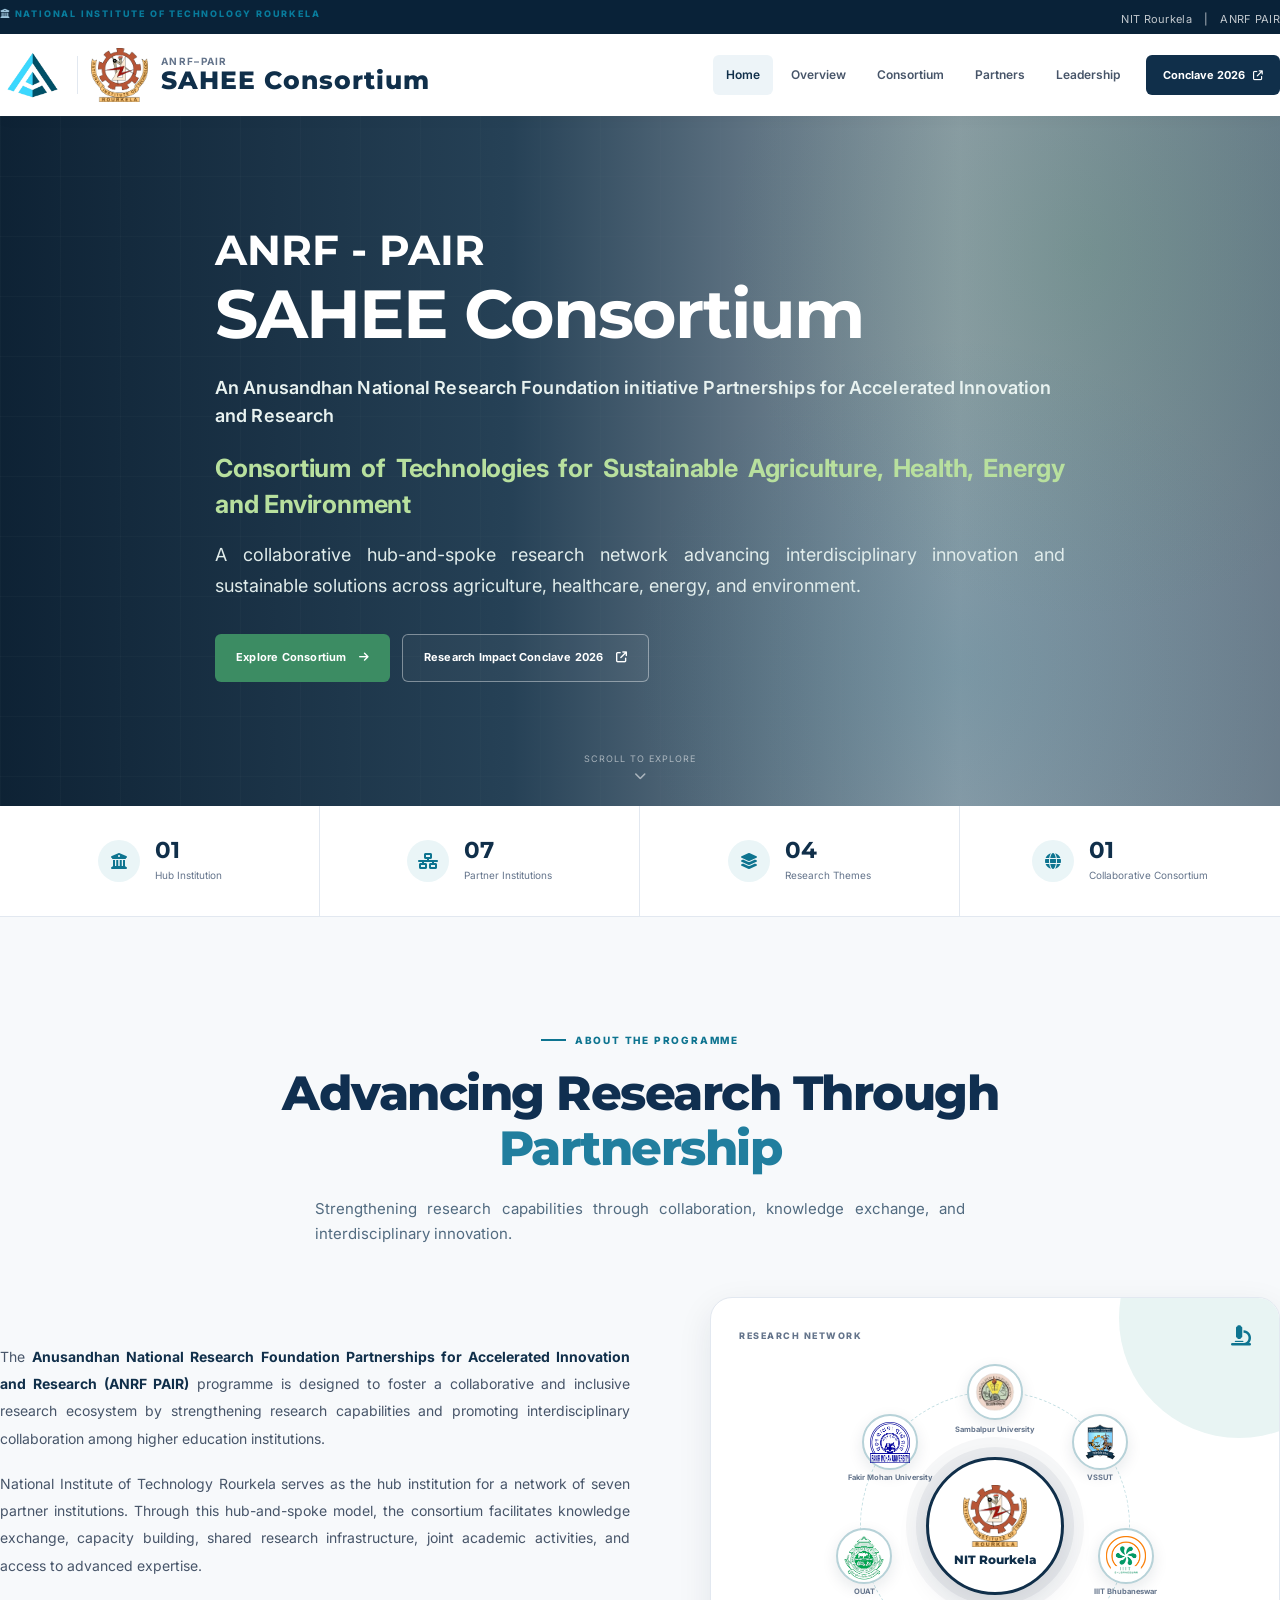
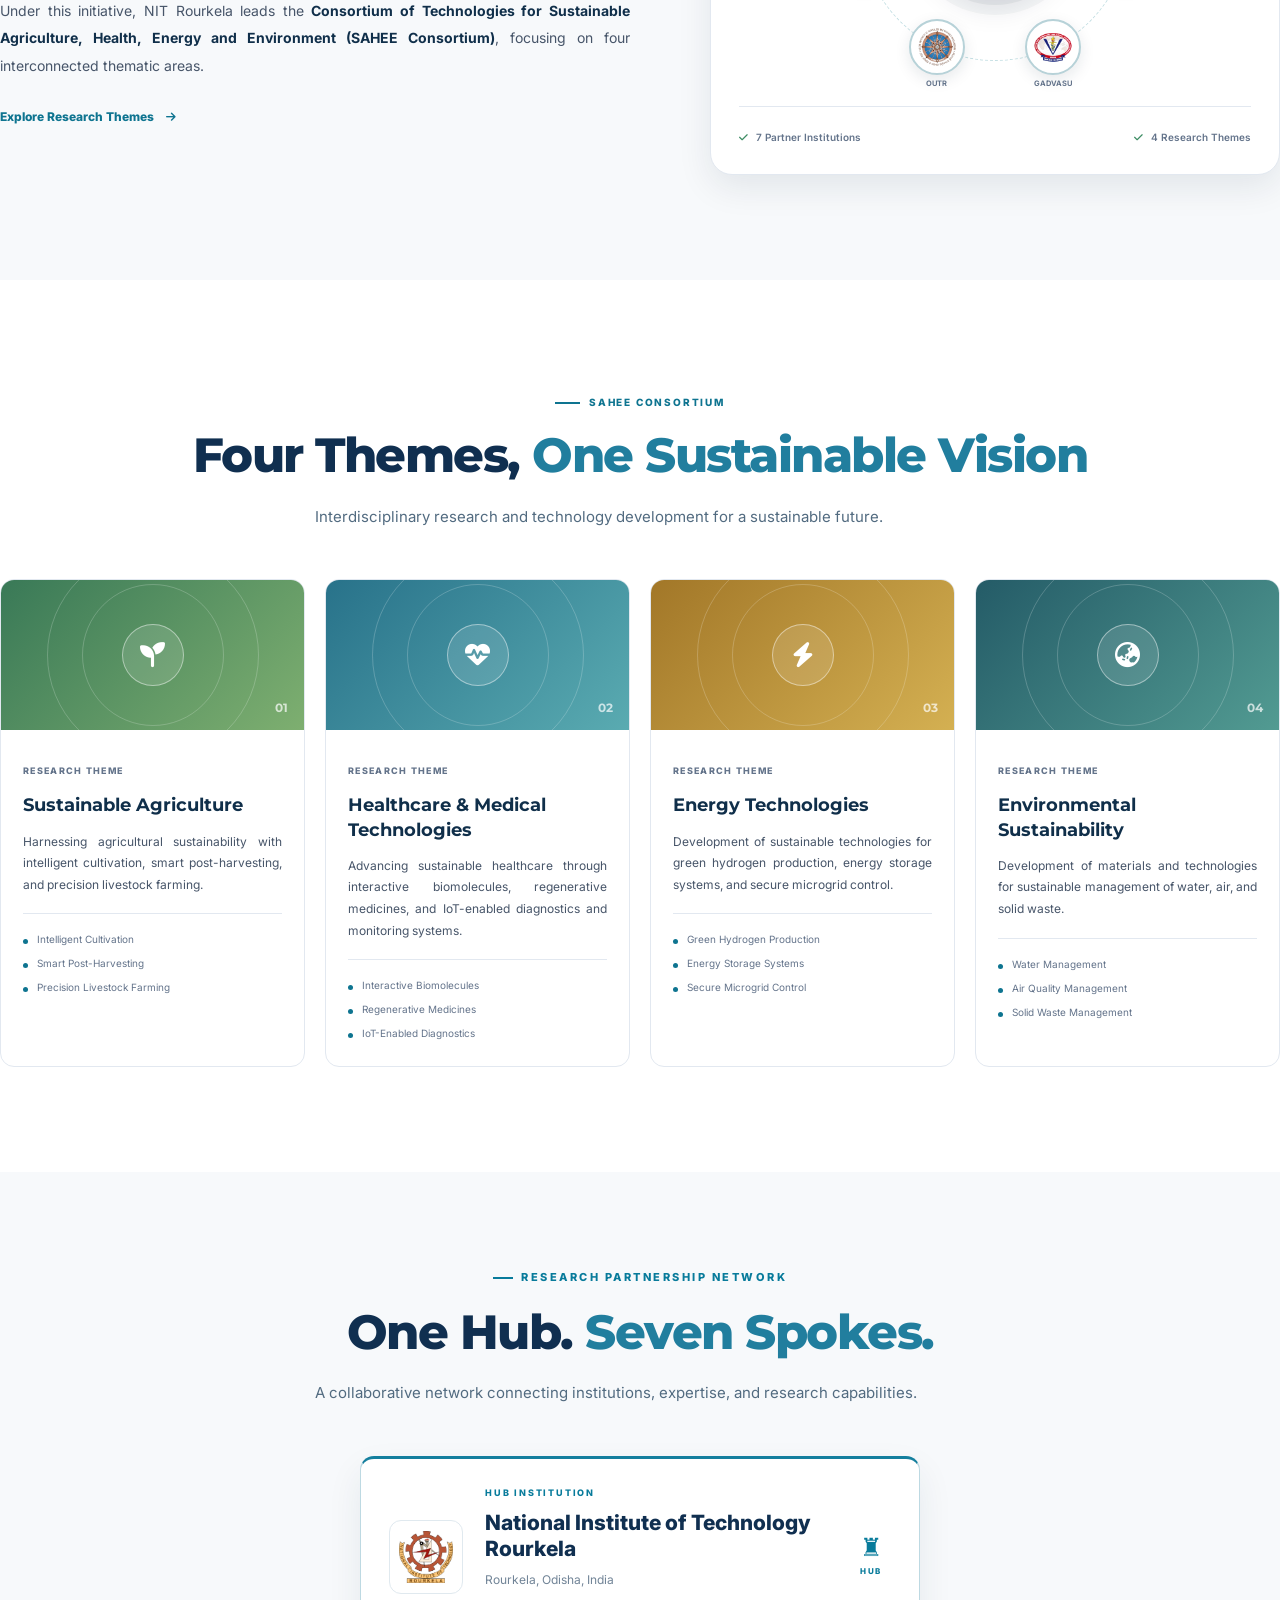
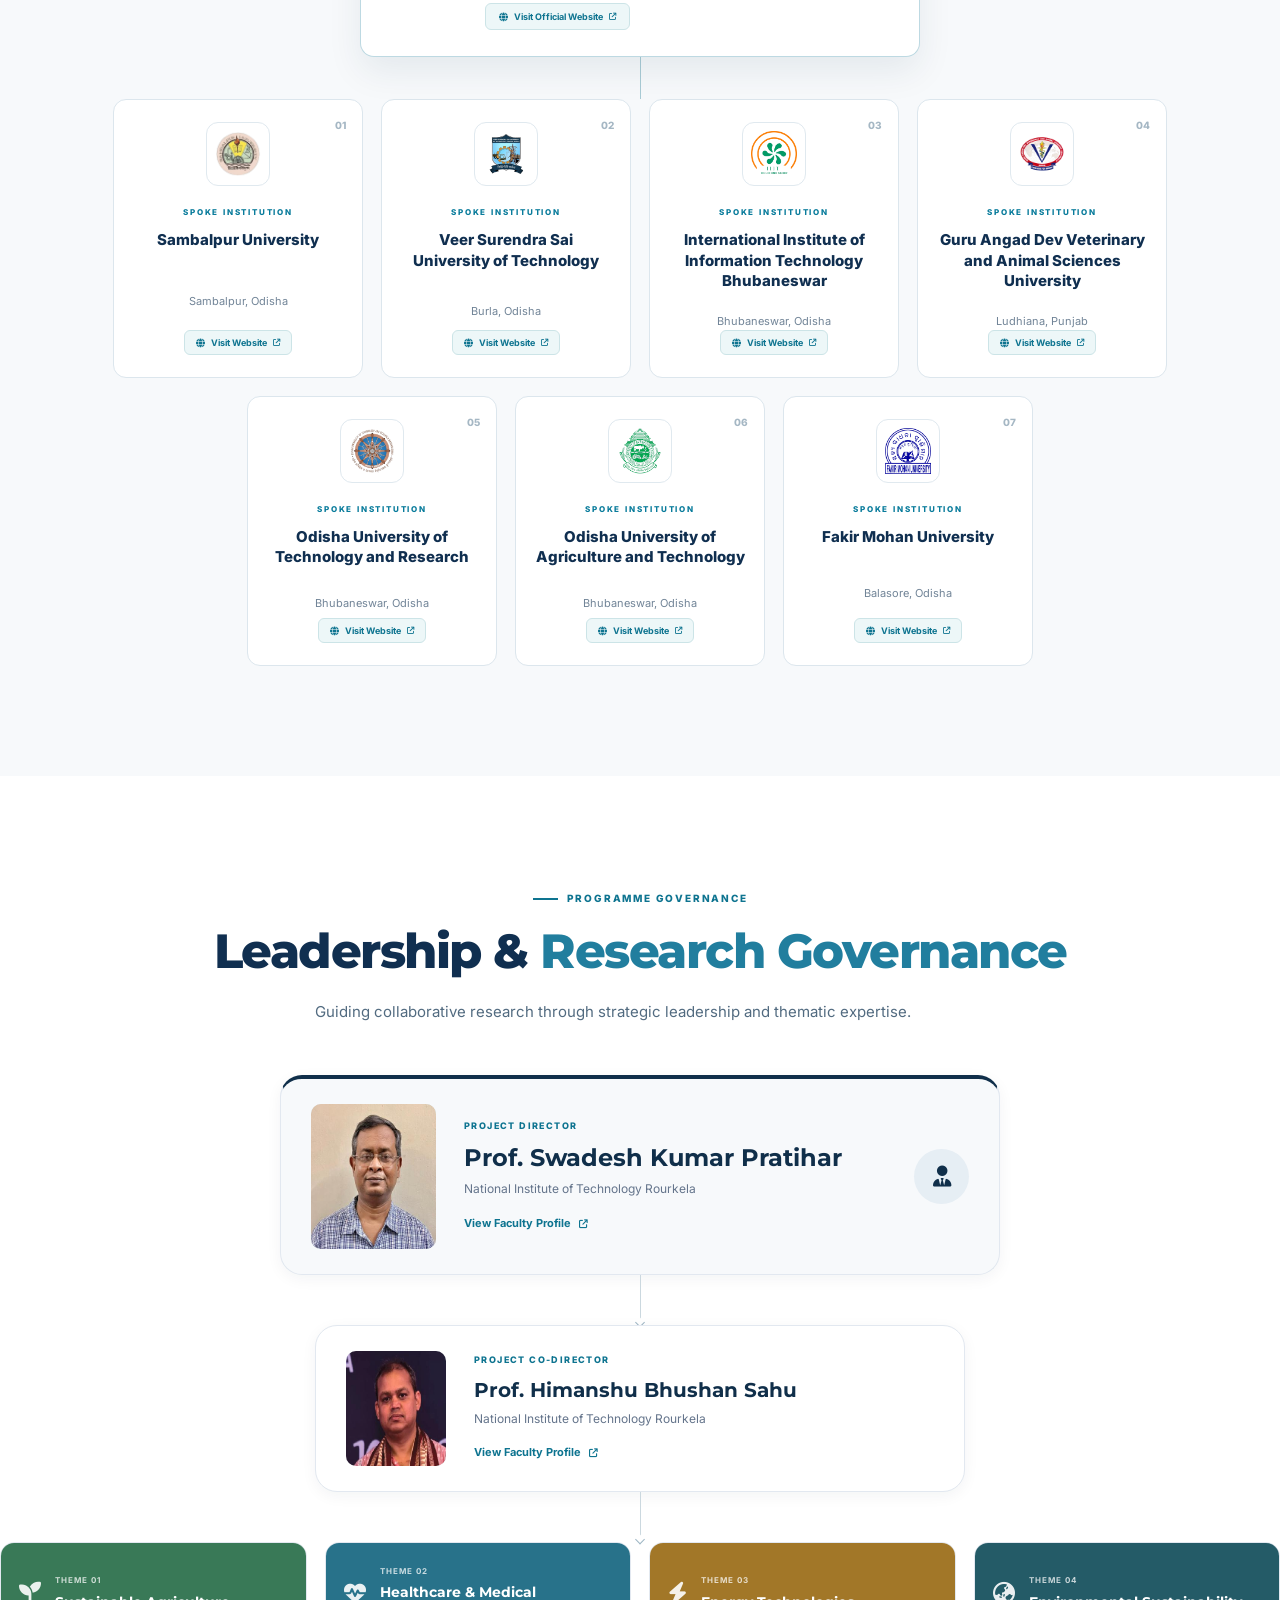
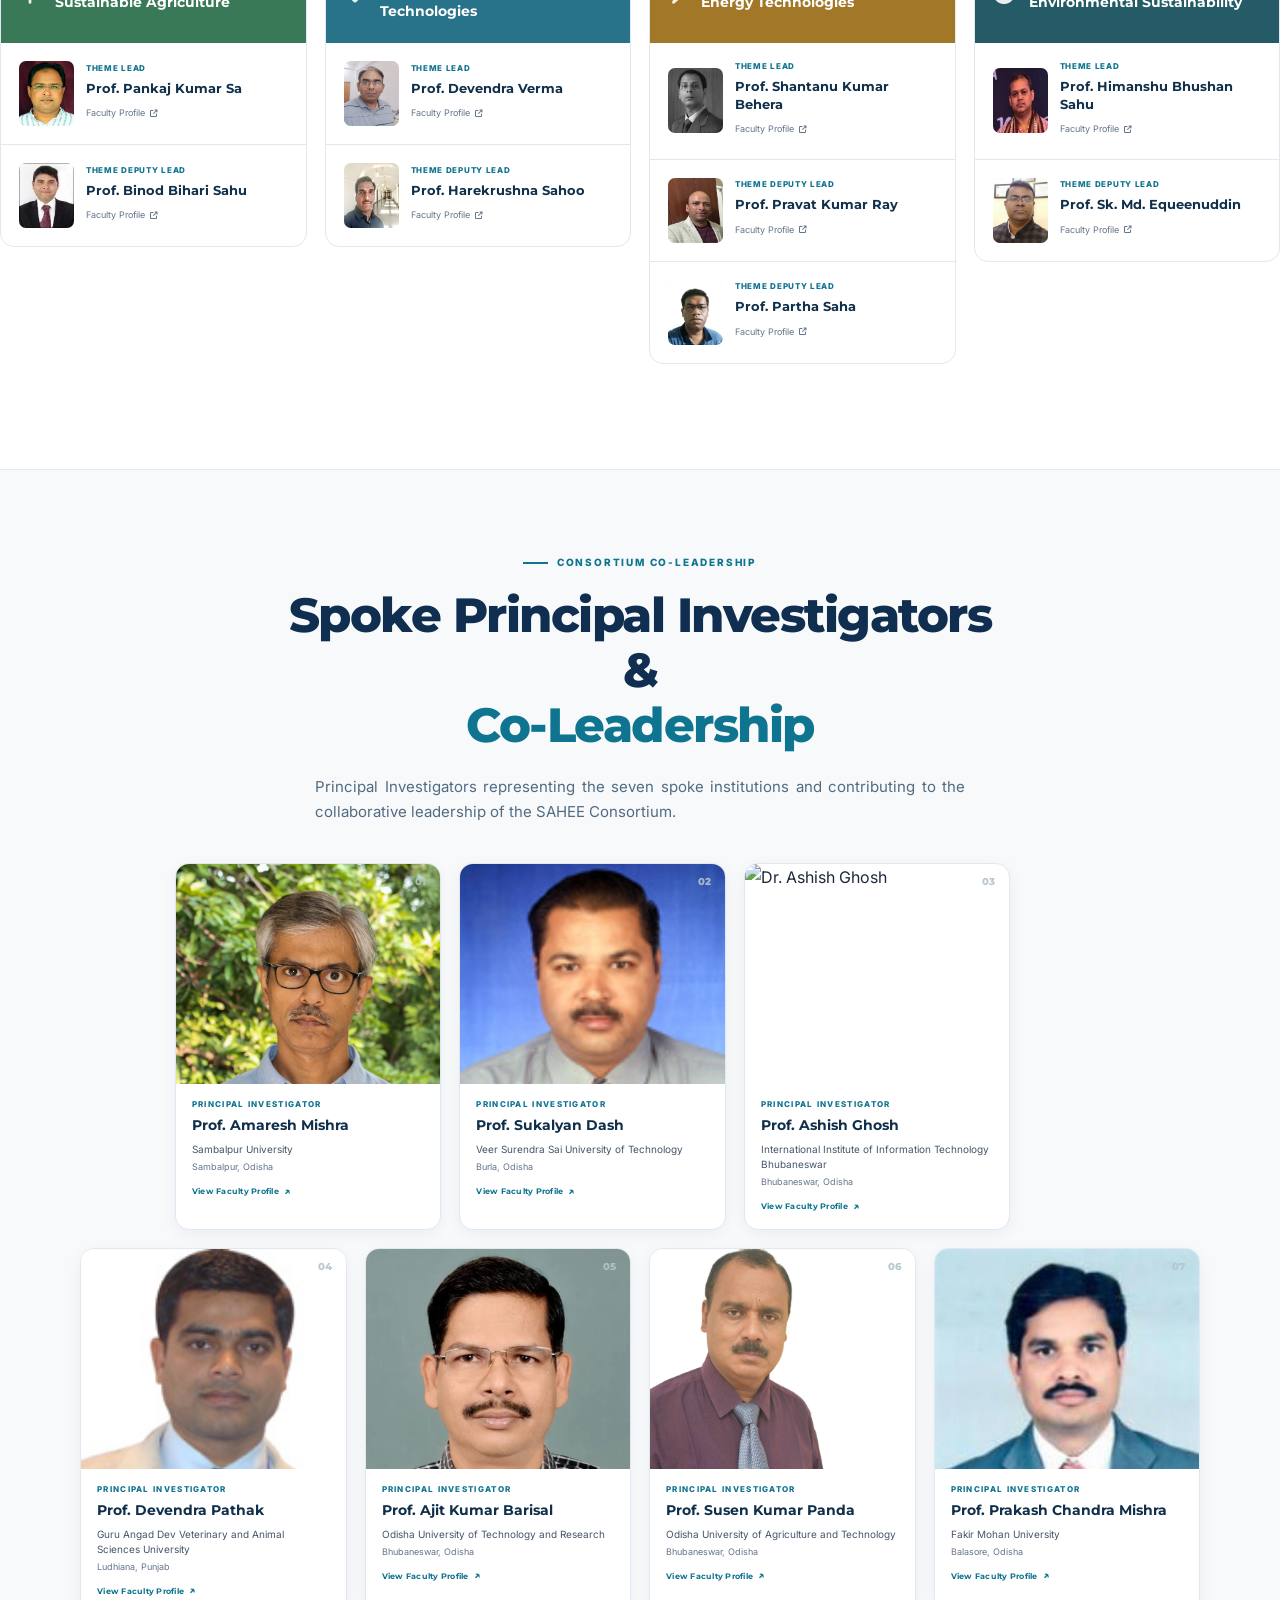
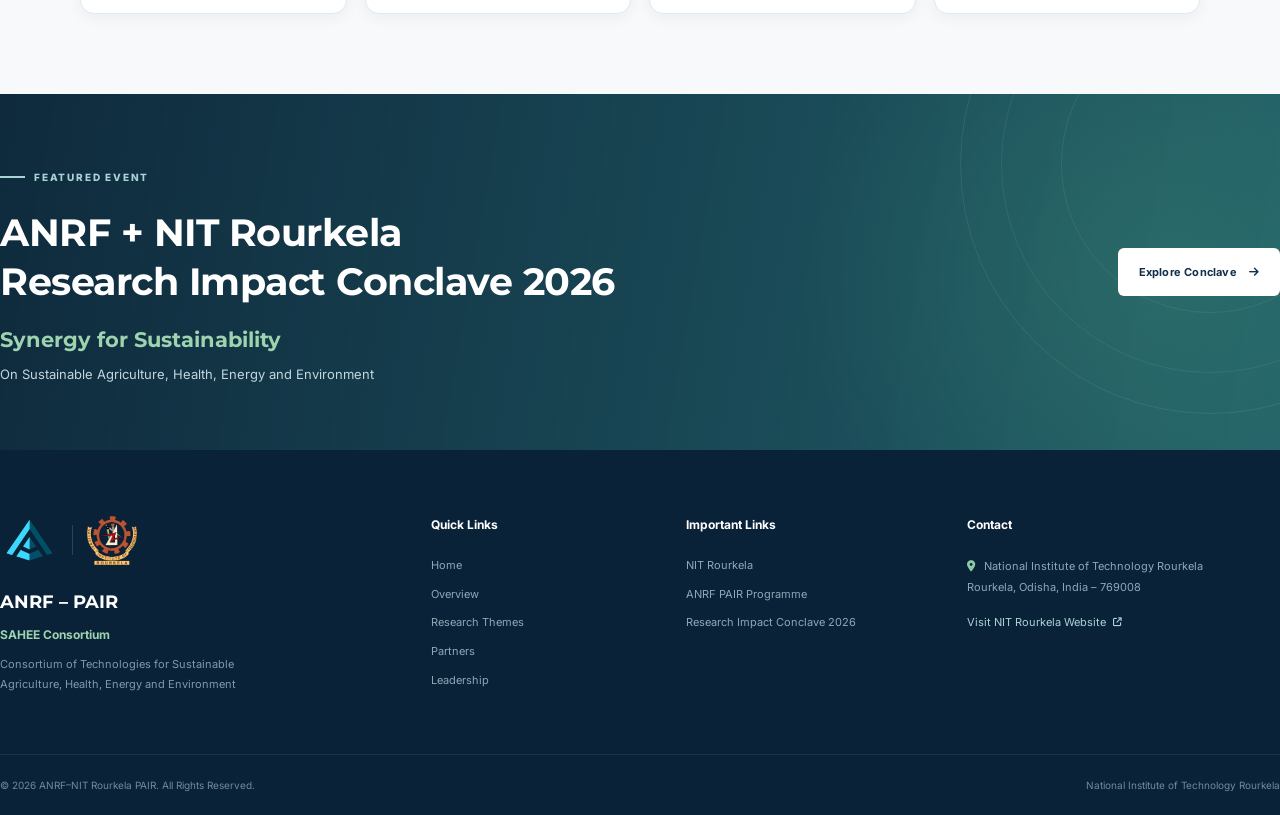
==== commit 0ec152b2: "spoke-PIs" ====
--- a/index.html
+++ b/index.html
@@ -117,7 +117,6 @@
                 </h1>
                 
                 <div class="hero-badge">
-                    <span class="badge-dot"></span>
                     An Anusandhan National Research Foundation initiative
                     
                     Partnerships for Accelerated Innovation and Research
--- a/css/style.css
+++ b/css/style.css
@@ -364,26 +364,39 @@
 }
 
 .hero-badge {
-    display: inline-flex;
-    align-items: center;
-    gap: 10px;
-    color: #b7d8e7;
-    border: 1px solid rgba(183, 216, 231, 0.3);
-    background: rgba(255, 255, 255, 0.05);
-    padding: 7px 13px;
-    border-radius: 30px;
-    font-size: 10px;
-    font-weight: 700;
-    letter-spacing: 1.6px;
-    margin-top: 10px; 
-}
+    display: flex;
+    align-items: flex-start;
+    gap: 12px;
+
+    max-width: 900px;
+
+    margin: 22px 0 20px;
+
+    color: #e8f2f0;
+
+    font-size: 18px;
+    line-height: 1.55;
+
+    font-weight: 600;
+
+    letter-spacing: 0.1px;
+}
+
 
 .badge-dot {
-    width: 6px;
-    height: 6px;
+    width: 10px;
+    height: 10px;
+
+    flex: 0 0 10px;
+
+    margin-top: 8px;
+
+    background: #9bcf6d;
+
     border-radius: 50%;
-    background: #7bc99b;
-    box-shadow: 0 0 0 4px rgba(123, 201, 155, 0.12);
+
+    box-shadow:
+        0 0 0 5px rgba(155, 207, 109, 0.15);
 }
 
 .hero-content h1 {
@@ -436,19 +449,33 @@
 }
 
 .hero-consortium-name {
-    color: #b9d1de;
-    font-size: 13px;
-    max-width: 600px;
-    line-height: 1.8;
-    margin-top: 8px;
+    max-width: 900px;
+
+    margin: 20px 0 18px;
+
+    color: #b8e09e;
+
+    font-size: 25px;
+    line-height: 1.45;
+
+    font-weight: 700;
+
+    letter-spacing: -0.2px;
 }
 
 .hero-description {
-    color: #d1dfe7;
-    font-size: 14px;
-    max-width: 600px;
-    line-height: 1.9;
-    margin-top: 22px;
+    max-width: 850px;
+
+    margin: 0 0 28px;
+
+    color: #e0eceb;
+
+    font-size: 18px;
+    line-height: 1.7;
+
+    font-weight: 400;
+
+    letter-spacing: 0;
 }
 
 .hero-buttons {
@@ -3880,3 +3907,55 @@
     }
 
 }
+
+@media (max-width: 700px) {
+
+    .hero-badge {
+        font-size: 15px;
+        line-height: 1.5;
+
+        margin-top: 18px;
+        margin-bottom: 16px;
+    }
+
+    .badge-dot {
+        width: 8px;
+        height: 8px;
+
+        flex-basis: 8px;
+
+        margin-top: 7px;
+    }
+
+    .hero-consortium-name {
+        font-size: 20px;
+        line-height: 1.45;
+
+        margin: 16px 0;
+    }
+
+    .hero-description {
+        font-size: 15px;
+        line-height: 1.65;
+
+        margin-bottom: 24px;
+    }
+
+}
+
+@media (max-width: 480px) {
+
+    .hero-badge {
+        font-size: 14px;
+    }
+
+    .hero-consortium-name {
+        font-size: 18px;
+    }
+
+    .hero-description {
+        font-size: 14px;
+        line-height: 1.6;
+    }
+
+}
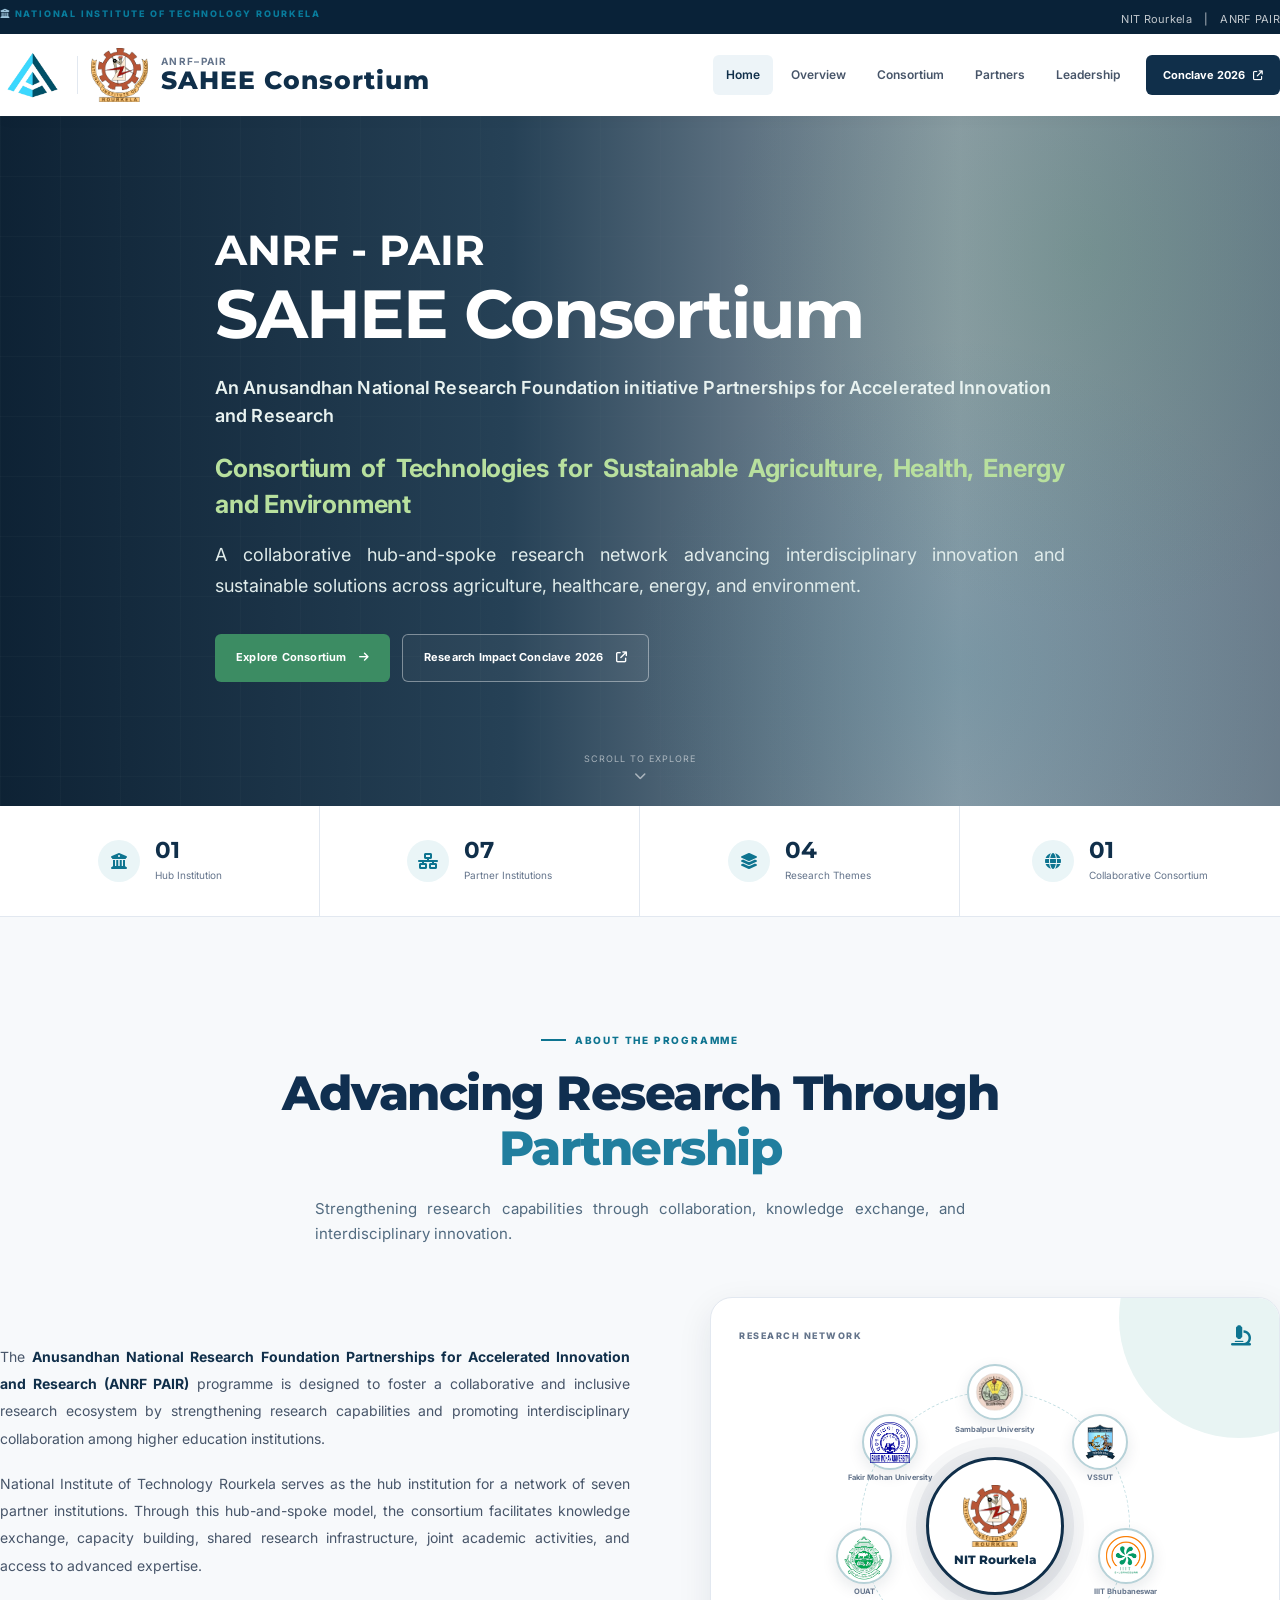
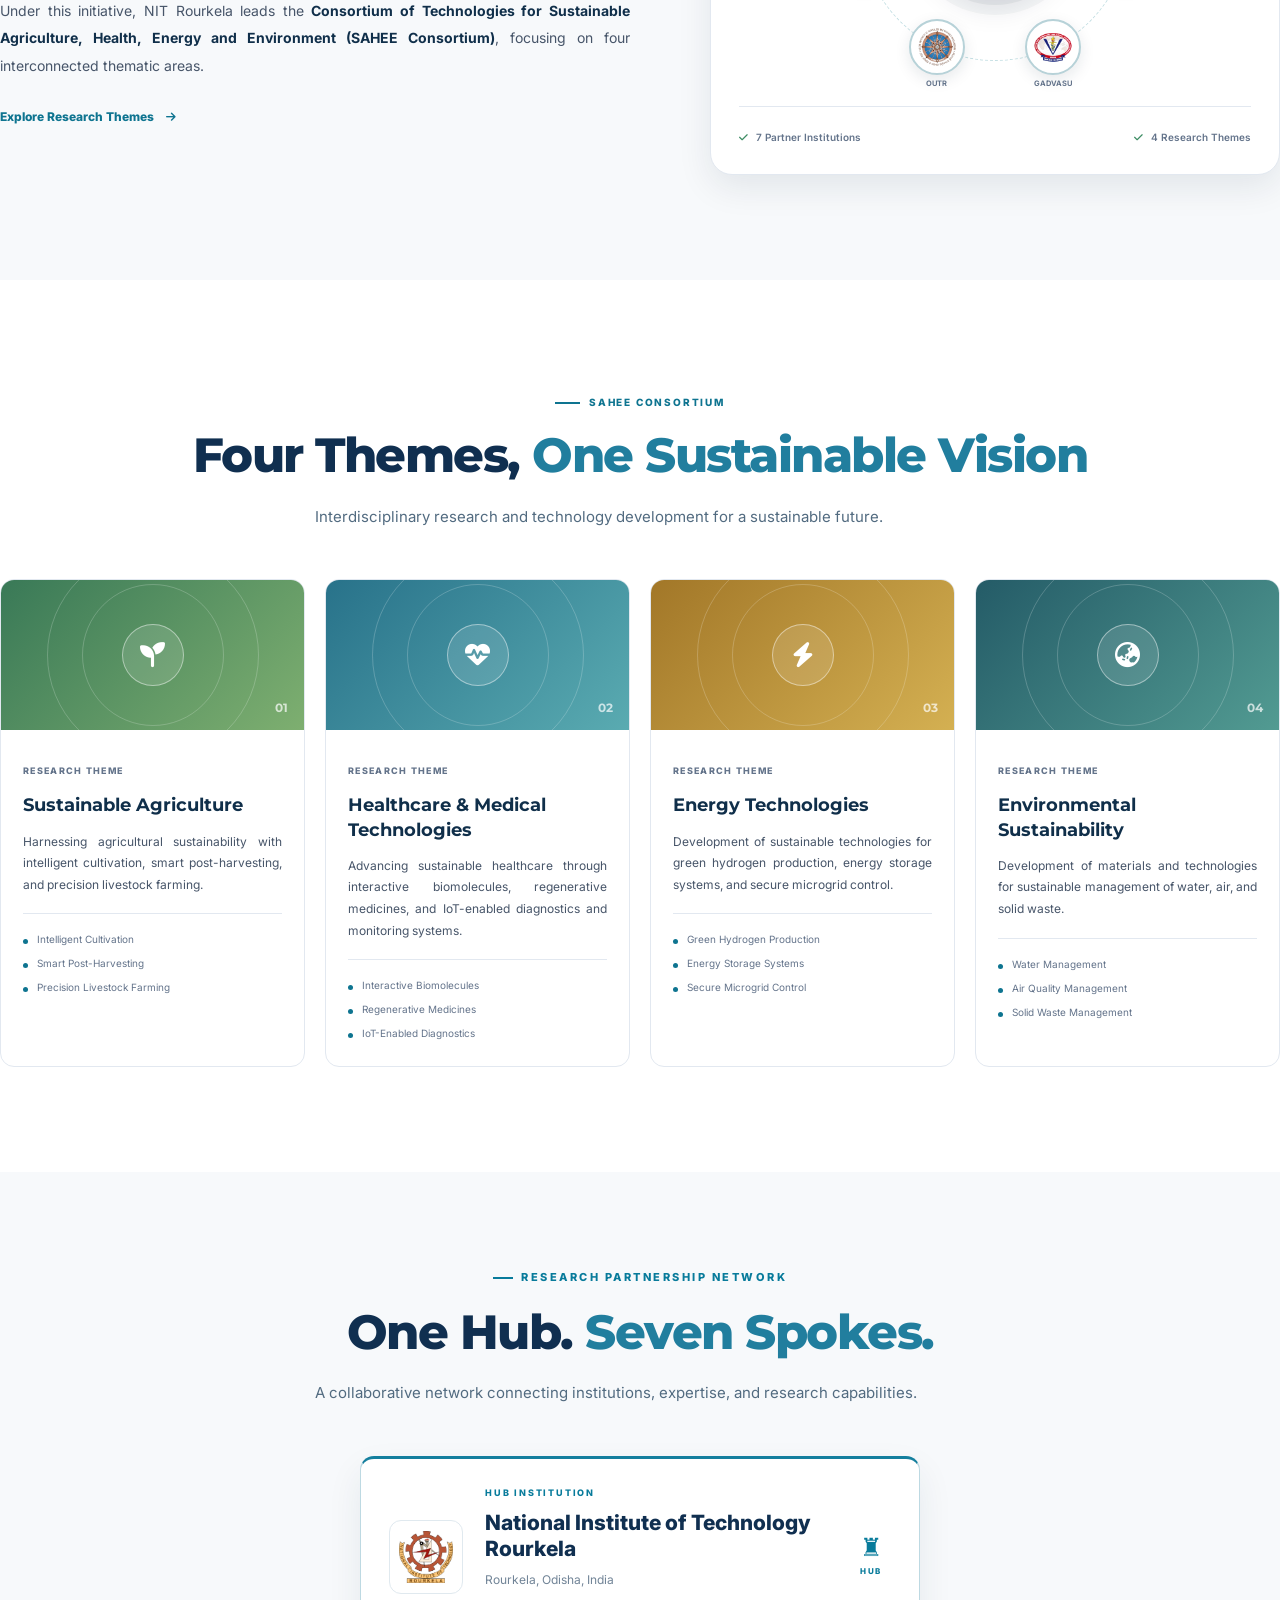
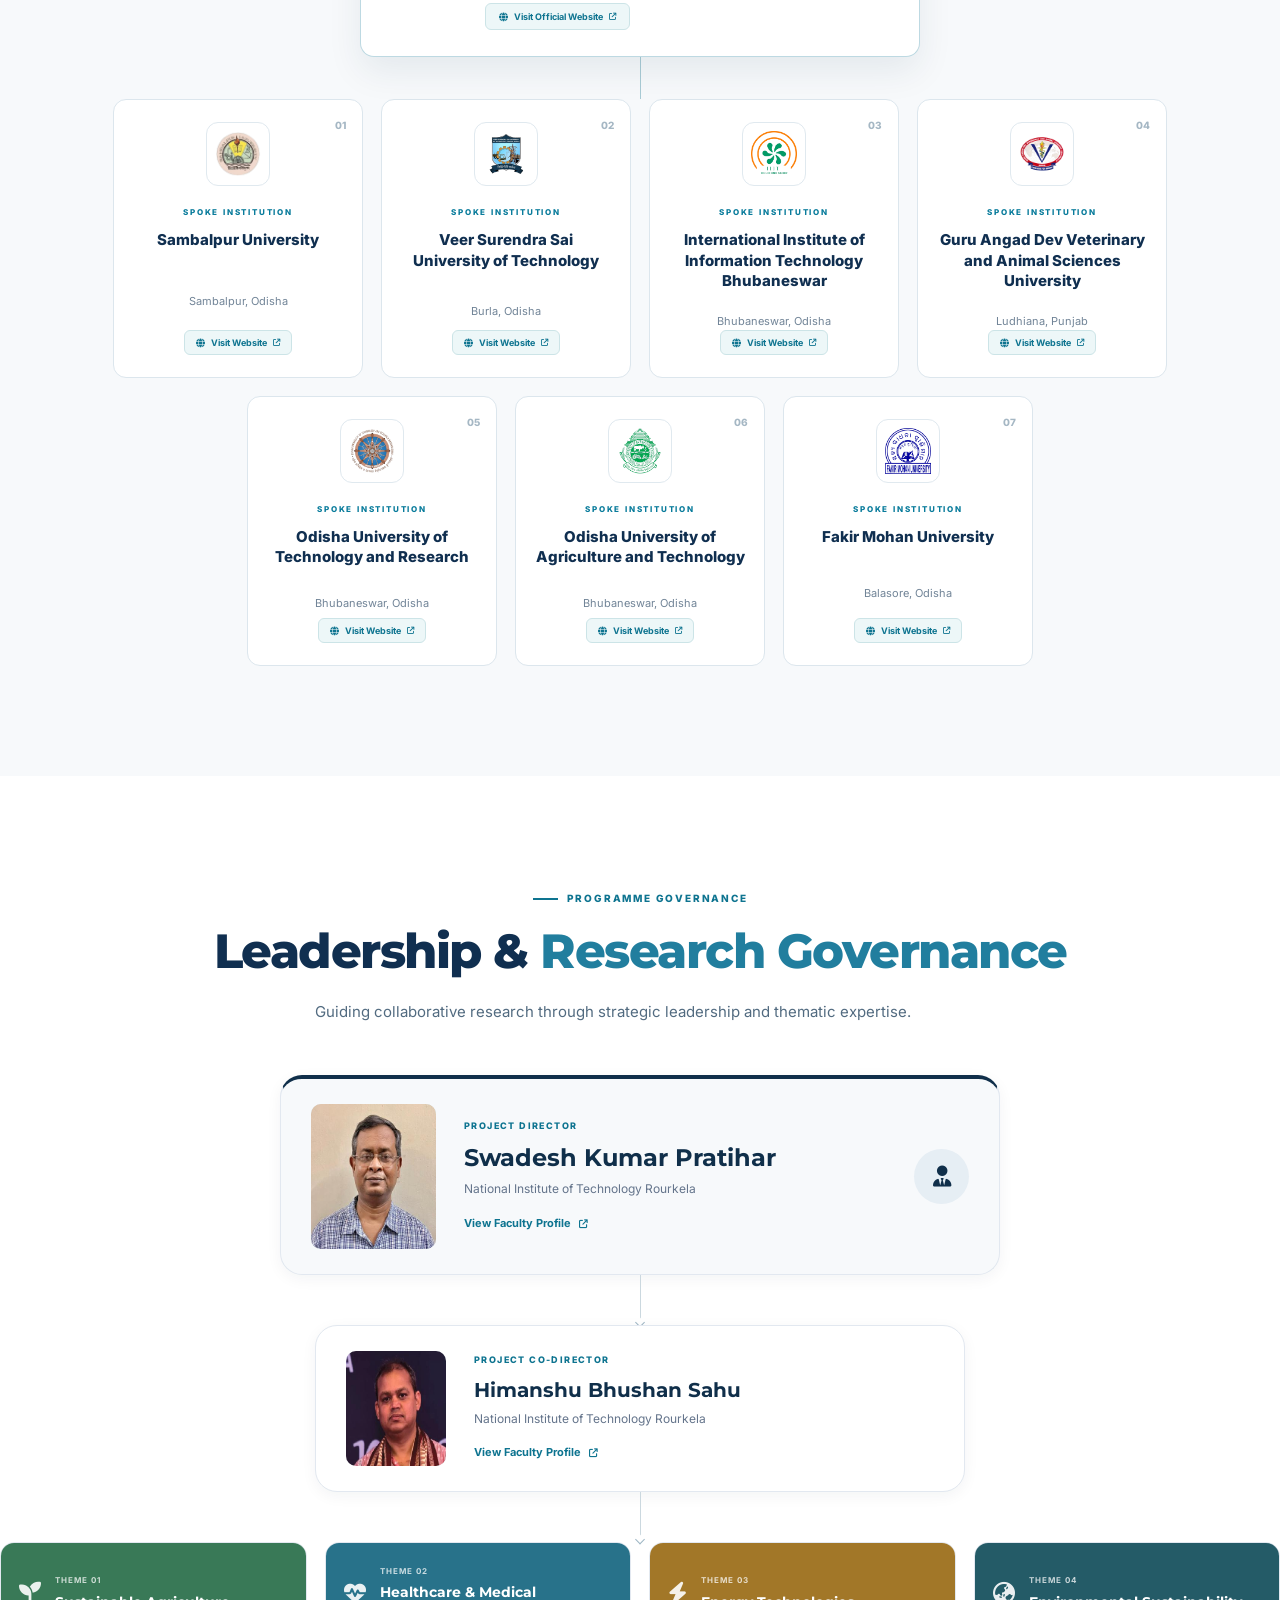
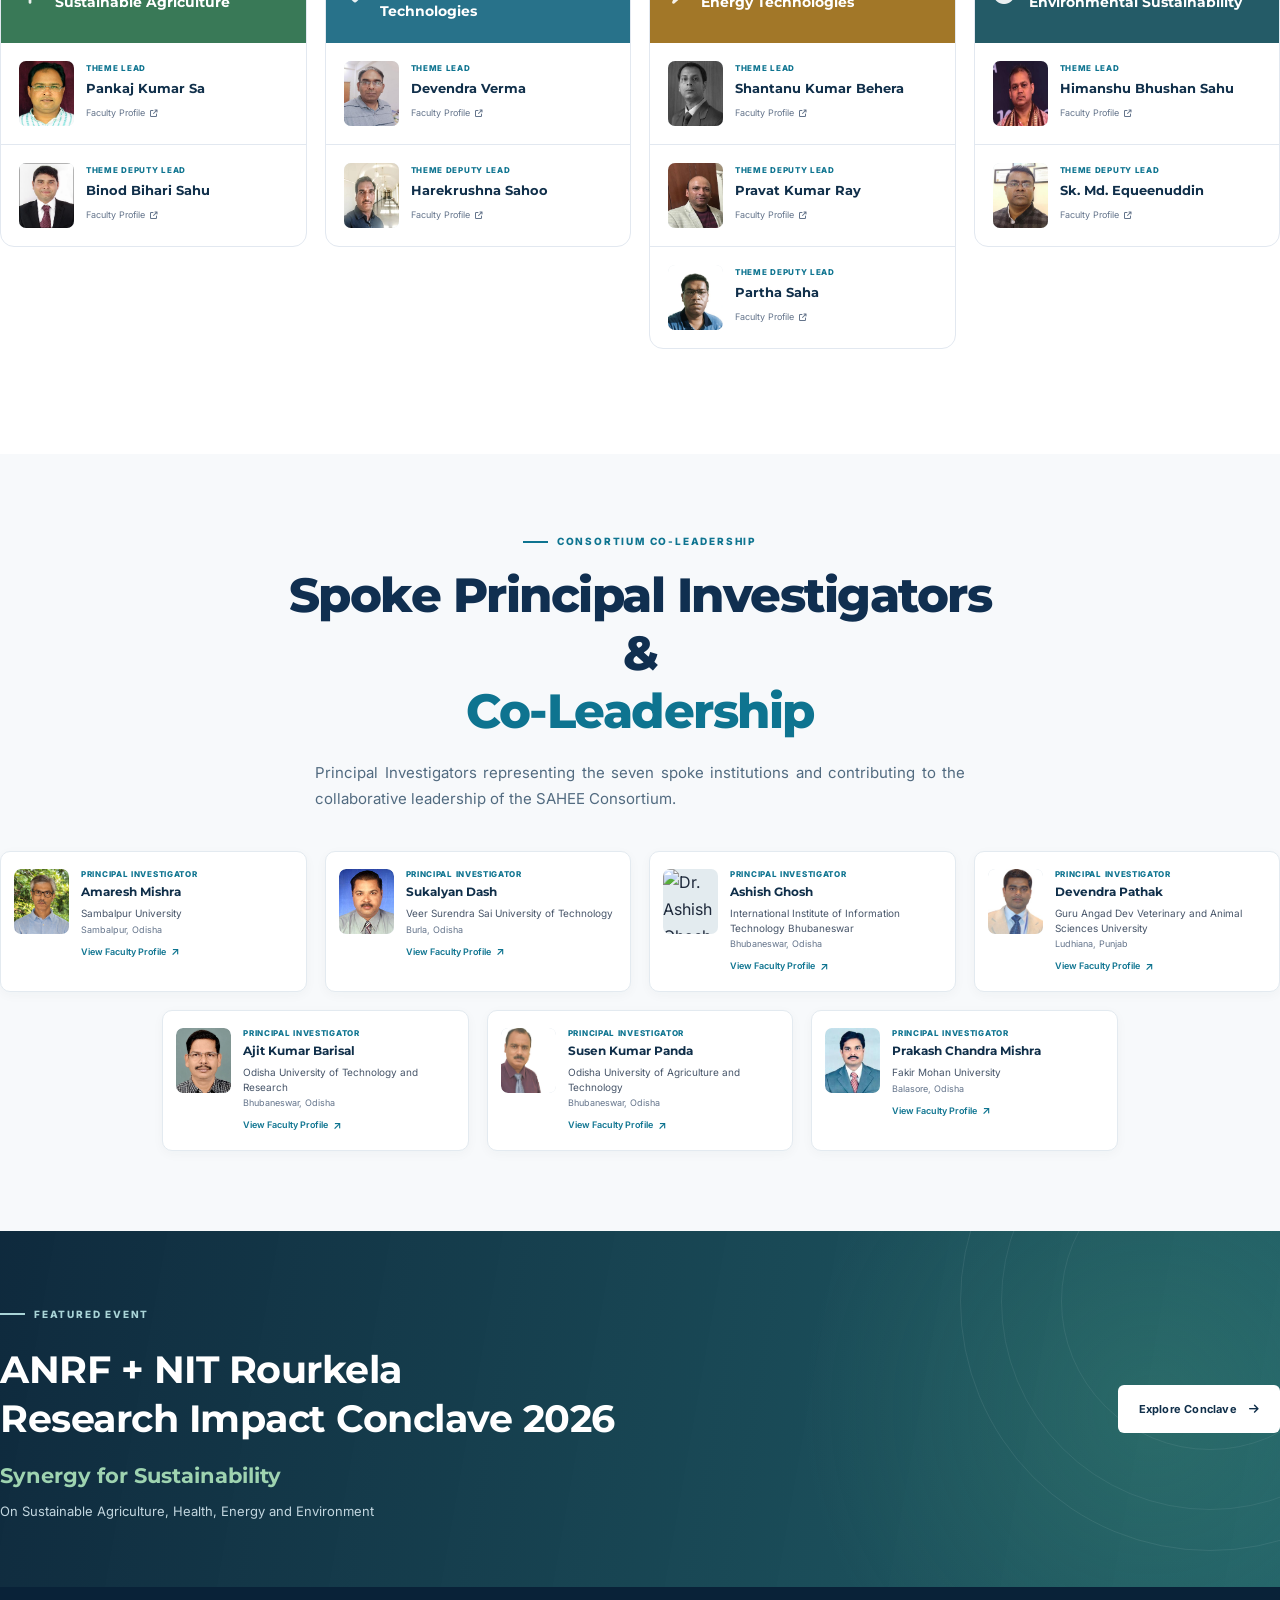
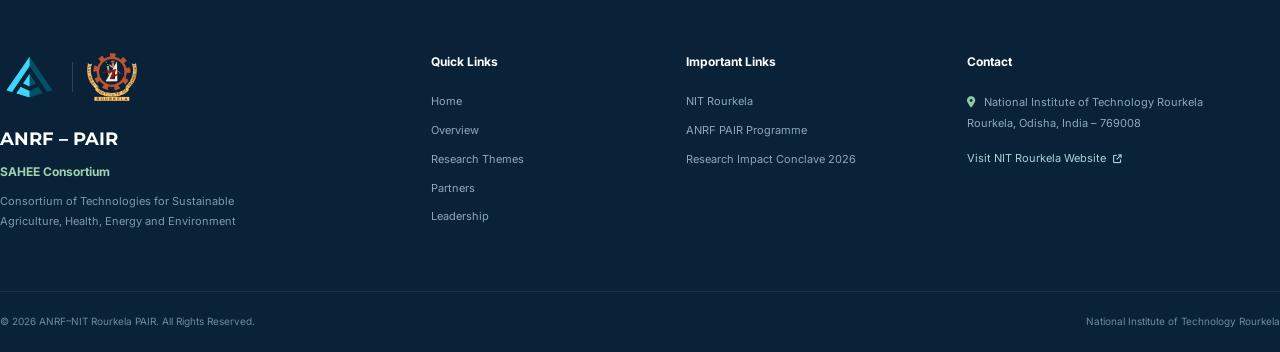
==== commit 996aabad: "spoke-PIs" ====
--- a/index.html
+++ b/index.html
@@ -1003,7 +1003,7 @@
                             PROJECT DIRECTOR
                         </span>
 
-                        <h3>Prof. Swadesh Kumar Pratihar</h3>
+                        <h3>Swadesh Kumar Pratihar</h3>
 
                         <p>
                             National Institute of Technology Rourkela
@@ -1045,7 +1045,7 @@
                             PROJECT CO-DIRECTOR
                         </span>
 
-                        <h3>Prof. Himanshu Bhushan Sahu</h3>
+                        <h3>Himanshu Bhushan Sahu</h3>
 
                         <p>
                             National Institute of Technology Rourkela
@@ -1091,7 +1091,7 @@
 
                             <div>
                                 <span class="person-role">THEME LEAD</span>
-                                <h4>Prof. Pankaj Kumar Sa</h4>
+                                <h4>Pankaj Kumar Sa</h4>
                                 <a href="https://www.nitrkl.ac.in/CS/~PankajKSa/"
                                     target="_blank">
                                     Faculty Profile
@@ -1108,7 +1108,7 @@
 
                             <div>
                                 <span class="person-role">THEME DEPUTY LEAD</span>
-                                <h4>Prof. Binod Bihari Sahu</h4>
+                                <h4>Binod Bihari Sahu</h4>
                                 <a href="https://www.nitrkl.ac.in/LS/~sahub/"
                                     target="_blank">
                                     Faculty Profile
@@ -1140,7 +1140,7 @@
 
                             <div>
                                 <span class="person-role">THEME LEAD</span>
-                                <h4>Prof. Devendra Verma</h4>
+                                <h4>Devendra Verma</h4>
                                 <a href="https://www.nitrkl.ac.in/BM/~vermad/"
                                     target="_blank">
                                     Faculty Profile
@@ -1157,7 +1157,7 @@
 
                             <div>
                                 <span class="person-role">THEME DEPUTY LEAD</span>
-                                <h4>Prof. Harekrushna Sahoo</h4>
+                                <h4>Harekrushna Sahoo</h4>
                                 <a href="https://www.nitrkl.ac.in/CY/~sahooh/"
                                     target="_blank">
                                     Faculty Profile
@@ -1189,7 +1189,7 @@
 
                             <div>
                                 <span class="person-role">THEME LEAD</span>
-                                <h4>Prof. Shantanu Kumar Behera</h4>
+                                <h4>Shantanu Kumar Behera</h4>
                                 <a href="https://www.nitrkl.ac.in/CR/~beherash/"
                                     target="_blank">
                                     Faculty Profile
@@ -1206,7 +1206,7 @@
 
                             <div>
                                 <span class="person-role">THEME DEPUTY LEAD</span>
-                                <h4>Prof. Pravat Kumar Ray</h4>
+                                <h4>Pravat Kumar Ray</h4>
                                 <a href="https://www.nitrkl.ac.in/EE/~rayp/"
                                     target="_blank">
                                     Faculty Profile
@@ -1223,7 +1223,7 @@
 
                             <div>
                                 <span class="person-role">THEME DEPUTY LEAD</span>
-                                <h4>Prof. Partha Saha</h4>
+                                <h4>Partha Saha</h4>
                                 <a href="https://www.nitrkl.ac.in/CR/~sahap/"
                                     target="_blank">
                                     Faculty Profile
@@ -1255,7 +1255,7 @@
 
                             <div>
                                 <span class="person-role">THEME LEAD</span>
-                                <h4>Prof. Himanshu Bhushan Sahu</h4>
+                                <h4>Himanshu Bhushan Sahu</h4>
                                 <a href="https://www.nitrkl.ac.in/MN/~hbsahu/"
                                     target="_blank">
                                     Faculty Profile
@@ -1272,7 +1272,7 @@
 
                             <div>
                                 <span class="person-role">THEME DEPUTY LEAD</span>
-                                <h4>Prof. Sk. Md. Equeenuddin</h4>
+                                <h4>Sk. Md. Equeenuddin</h4>
                                 <a href="https://www.nitrkl.ac.in/ER/~equeen/"
                                     target="_blank">
                                     Faculty Profile
@@ -1345,7 +1345,7 @@
 
                     <img
                         src="assets/faculty/amaresh.mishra_photo1686119746.png"
-                        alt="Prof. Amaresh Mishra"
+                        alt="Amaresh Mishra"
                     >
 
                 </div>
@@ -1356,7 +1356,7 @@
                         PRINCIPAL INVESTIGATOR
                     </span>
 
-                    <h3>Prof. Amaresh Mishra</h3>
+                    <h3>Amaresh Mishra</h3>
 
                     <p class="spoke-pi-institution">
                         Sambalpur University
@@ -1393,7 +1393,7 @@
 
                     <img
                         src="assets/faculty/7B90wgrTQLObaQwa.jpg"
-                        alt="Prof. Sukalyan Dash"
+                        alt="Sukalyan Dash"
                     >
 
                 </div>
@@ -1404,7 +1404,7 @@
                         PRINCIPAL INVESTIGATOR
                     </span>
 
-                    <h3>Prof. Sukalyan Dash</h3>
+                    <h3>Sukalyan Dash</h3>
 
                     <p class="spoke-pi-institution">
                         Veer Surendra Sai University of Technology
@@ -1452,7 +1452,7 @@
                         PRINCIPAL INVESTIGATOR
                     </span>
 
-                    <h3>Prof. Ashish Ghosh</h3>
+                    <h3>Ashish Ghosh</h3>
 
                     <p class="spoke-pi-institution">
                         International Institute of Information Technology Bhubaneswar
@@ -1500,7 +1500,7 @@
                         PRINCIPAL INVESTIGATOR
                     </span>
 
-                    <h3>Prof. Devendra Pathak</h3>
+                    <h3>Devendra Pathak</h3>
 
                     <p class="spoke-pi-institution">
                         Guru Angad Dev Veterinary and Animal Sciences University
@@ -1547,7 +1547,7 @@
 
                     <img
                         src="assets/faculty/Ajit-Barisal.webp"
-                        alt="Prof. Ajit Kumar Barisal"
+                        alt="Ajit Kumar Barisal"
                     >
 
                 </div>
@@ -1558,7 +1558,7 @@
                         PRINCIPAL INVESTIGATOR
                     </span>
 
-                    <h3>Prof. Ajit Kumar Barisal</h3>
+                    <h3>Ajit Kumar Barisal</h3>
 
                     <p class="spoke-pi-institution">
                         Odisha University of Technology and Research
@@ -1595,7 +1595,7 @@
 
                     <img
                         src="assets/faculty/New-Project-2.jpg"
-                        alt="Prof. Susen Kumar Panda"
+                        alt="Susen Kumar Panda"
                     >
 
                 </div>
@@ -1606,7 +1606,7 @@
                         PRINCIPAL INVESTIGATOR
                     </span>
 
-                    <h3>Prof. Susen Kumar Panda</h3>
+                    <h3>Susen Kumar Panda</h3>
 
                     <p class="spoke-pi-institution">
                         Odisha University of Agriculture and Technology
@@ -1643,7 +1643,7 @@
 
                     <img
                         src="assets/faculty/PRAKASH_MISHRA.jpg"
-                        alt="Prof. Prakash Chandra Mishra"
+                        alt="Prakash Chandra Mishra"
                     >
 
                 </div>
@@ -1654,7 +1654,7 @@
                         PRINCIPAL INVESTIGATOR
                     </span>
 
-                    <h3>Prof. Prakash Chandra Mishra</h3>
+                    <h3>Prakash Chandra Mishra</h3>
 
                     <p class="spoke-pi-institution">
                         Fakir Mohan University
--- a/css/style.css
+++ b/css/style.css
@@ -1728,40 +1728,25 @@
 .leadership-person a i {
     font-size: 8px;
 }
-/* =========================================================
-   SPOKE PI / CO-LEADERSHIP SECTION
-   ========================================================= */
-
-
-/* =========================================================
-   SECTION
-   ========================================================= */
+/* ==========================================
+   SPOKE PRINCIPAL INVESTIGATORS
+   COMPACT HORIZONTAL LEADERSHIP CARDS
+========================================== */
 
 .spoke-pi-section {
     background: var(--off-white);
-    border-top: 1px solid var(--border);
-
-    padding-top: 75px;
-    padding-bottom: 80px;
-}
-
-
-/* =========================================================
-   SECTION HEADING
-   ========================================================= */
+    padding: 70px 0 80px;
+}
 
 .spoke-pi-section .section-heading {
-    width: 100%;
     max-width: 850px;
-
-    margin: 0 auto 38px;
-
+    margin: 0 auto 40px;
     text-align: center;
 }
 
 .spoke-pi-section .section-heading h2 {
     text-align: center;
-    line-height: 1.15;
+    line-height: 1.2;
 }
 
 .spoke-pi-section .section-heading h2 span {
@@ -1769,598 +1754,274 @@
 }
 
 
-/*
-   If your HTML is:
-
-   <h2>
-       Spoke Principal Investigators
-       <br>
-       &
-       <br>
-       <span>Co-Leadership</span>
-   </h2>
-
-   this keeps the three lines centered.
-*/
-
-
-/* =========================================================
-   PI GRID
-   ========================================================= */
+/* GRID: FOUR CARDS + THREE CENTERED */
 
 .spoke-pi-grid {
-    width: min(1120px, 100%);
-
+    display: flex;
+    flex-wrap: wrap;
+    justify-content: center;
+    align-items: stretch;
+
+    gap: 18px;
+    max-width: 1280px;
     margin: 0 auto;
-
-    display: grid;
-
-    grid-template-columns: repeat(12, 1fr);
-
-    gap: 18px;
-}
-
-
-/* =========================================================
-   DESKTOP RHYTHMIC LAYOUT
-   ========================================================= */
-
-
-/* ---------- FIRST ROW : 3 CARDS ---------- */
-
-.spoke-pi-card:nth-child(1) {
-    grid-column: 2 / span 3;
-}
-
-.spoke-pi-card:nth-child(2) {
-    grid-column: 5 / span 3;
-}
-
-.spoke-pi-card:nth-child(3) {
-    grid-column: 8 / span 3;
-}
-
-
-/* ---------- SECOND ROW : 4 CARDS ---------- */
-
-.spoke-pi-card:nth-child(4) {
-    grid-column: 1 / span 3;
-}
-
-.spoke-pi-card:nth-child(5) {
-    grid-column: 4 / span 3;
-}
-
-.spoke-pi-card:nth-child(6) {
-    grid-column: 7 / span 3;
-}
-
-.spoke-pi-card:nth-child(7) {
-    grid-column: 10 / span 3;
-}
-
-
-/* =========================================================
-   PI CARD
-   ========================================================= */
+}
+
+
+/* HORIZONTAL PROFILE CARD */
 
 .spoke-pi-card {
     position: relative;
 
     display: flex;
-    flex-direction: column;
-
-    background: var(--white);
-
-    border: 1px solid var(--border);
-
-    border-radius: var(--radius-md);
-
-    overflow: hidden;
-
-    box-shadow: var(--shadow-sm);
+    flex-direction: row;
+    align-items: flex-start;
+
+    flex: 0 1 calc((100% - 54px) / 4);
+    min-width: 0;
+
+    padding: 17px 13px;
+    gap: 12px;
+
+    background: #ffffff;
+    border: 1px solid #e3eaf0;
+    border-radius: 10px;
+
+    box-shadow: 0 3px 12px rgba(20, 48, 70, 0.035);
 
     transition:
         transform 0.3s ease,
-        box-shadow 0.3s ease,
-        border-color 0.3s ease;
-}
-
-
-/* =========================================================
-   REMOVE BLUE TOP LINE
-   ========================================================= */
+        box-shadow 0.3s ease;
+}
 
 .spoke-pi-card::before {
     display: none !important;
 }
 
-
-/* =========================================================
-   CARD HOVER
-   ========================================================= */
-
 .spoke-pi-card:hover {
-    transform: translateY(-5px);
-
-    border-color: #cbdbe2;
-
-    box-shadow: var(--shadow-md);
-}
-
-
-/* =========================================================
-   CARD NUMBER
-   ========================================================= */
-
-.spoke-pi-number {
-    position: absolute;
-
-    top: 13px;
-    right: 14px;
-
-    color: rgba(180, 194, 203, 0.9);
-
-    font-family: 'Montserrat', sans-serif;
-
-    font-size: 10px;
-    font-weight: 800;
-
-    line-height: 1;
-
-    z-index: 5;
-
-    pointer-events: none;
-}
-
-
-/* =========================================================
-   PI PHOTO CONTAINER
-   ========================================================= */
+    transform: translateY(-3px);
+    box-shadow: 0 7px 22px rgba(20, 48, 70, 0.09);
+}
+
+
+/* RESET ALL PREVIOUS GRID POSITIONS */
+
+.spoke-pi-card:nth-child(n) {
+    grid-column: auto;
+}
+
+
+/* SMALL PORTRAIT — SAME AS THEME LEAD */
 
 .spoke-pi-photo {
+    display: block;
+
+    flex: 0 0 55px;
+
+    width: 55px;
+    height: 65px;
+
+    margin: 0;
+    padding: 0;
+
+    overflow: hidden;
+
+    background: #e3ebef;
+    border: none;
+    border-radius: 7px;
+}
+
+.spoke-pi-photo img {
+    display: block;
+
     width: 100%;
-    height: 220px;
+    height: 100%;
+
+    margin: 0;
+    padding: 0;
+
+    object-fit: cover;
+    object-position: center top;
+
+    border: none;
+    border-radius: 7px;
+    box-shadow: none;
+
+    transition: transform 0.3s ease;
+}
+
+.spoke-pi-card:hover .spoke-pi-photo img {
+    transform: scale(1.03);
+}
+
+
+/* SPECIAL PHOTO POSITIONING */
+
+.spoke-pi-card:nth-child(3) .spoke-pi-photo img {
+    object-position: center 30%;
+}
+
+
+/* TEXT AREA */
+
+.spoke-pi-info {
+    display: flex;
+    flex-direction: column;
+    align-items: flex-start;
+
+    flex: 1;
+    min-width: 0;
 
     padding: 0;
     margin: 0;
-
-    overflow: hidden;
-
-    background: transparent;
-
-    display: block;
-
-    border: none;
-}
-
-
-/* =========================================================
-   PI PHOTO
-   ========================================================= */
-
-.spoke-pi-photo img {
-    display: block;
-
-    width: 100%;
-    height: 100%;
-
-    padding: 0;
-    margin: 0;
-
-    border: none;
-    outline: none;
-
-    box-shadow: none;
-
-    object-fit: cover;
-
-    object-position: center top;
-
-    transition:
-        transform 0.4s ease;
-}
-
-
-/* =========================================================
-   IMAGE HOVER
-   ========================================================= */
-
-.spoke-pi-card:hover .spoke-pi-photo img {
-    transform: scale(1.02);
-}
-
-
-/* =========================================================
-   ASHISH GHOSH PHOTO
-   ========================================================= */
-
-/*
-   Ashish Ghosh Sir's source photograph has a
-   different composition, so we adjust only
-   its vertical positioning.
-*/
-
-.spoke-pi-card:nth-child(3) .spoke-pi-photo img {
-    object-position: center 30%;
-}
-
-
-/* =========================================================
-   PI INFORMATION
-   ========================================================= */
-
-.spoke-pi-info {
-    padding: 15px 16px 17px;
-
-    display: flex;
-    flex-direction: column;
-
-    flex: 1;
-}
-
-
-/* =========================================================
-   PRINCIPAL INVESTIGATOR LABEL
-   ========================================================= */
+}
+
+
+/* DESIGNATION */
 
 .spoke-pi-info .leadership-role {
     display: block;
 
+    color: var(--teal);
+
     font-size: 8px;
-
-    letter-spacing: 1.3px;
-
-    line-height: 1.3;
-}
-
-
-/* =========================================================
-   PI NAME
-   ========================================================= */
+    font-weight: 800;
+    letter-spacing: 0.7px;
+    line-height: 1.4;
+
+    margin: 0 0 4px;
+}
+
+
+/* FACULTY NAME */
 
 .spoke-pi-info h3 {
     color: var(--navy);
 
     font-family: 'Montserrat', sans-serif;
 
-    font-size: 14px;
-
-    line-height: 1.35;
-
-    margin-top: 7px;
-    margin-bottom: 0;
-}
-
-
-/* =========================================================
-   INSTITUTION
-   ========================================================= */
+    font-size: 12px;
+    font-weight: 700;
+    line-height: 1.4;
+
+    margin: 0;
+}
+
+
+/* INSTITUTION */
 
 .spoke-pi-institution {
     color: var(--text);
 
     font-size: 10px;
-
-    line-height: 1.5;
-
-    margin-top: 7px;
-    margin-bottom: 0;
-
+    line-height: 1.45;
+
+    margin: 5px 0 0;
     text-align: left;
 }
 
 
-/* =========================================================
-   LOCATION
-   ========================================================= */
+/* LOCATION */
 
 .spoke-pi-location {
     color: var(--text-light);
 
     font-size: 9px;
-
     line-height: 1.4;
 
-    margin-top: 4px;
-    margin-bottom: 0;
-
+    margin: 3px 0 0;
     text-align: left;
 }
 
 
-/* =========================================================
-   FACULTY PROFILE LINK
-   ========================================================= */
+/* FACULTY PROFILE */
 
 .faculty-profile-link {
     display: inline-flex;
-
     align-items: center;
 
     gap: 5px;
 
     width: fit-content;
 
-    margin-top: 12px;
-
     color: var(--teal);
 
-    font-family: 'Montserrat', sans-serif;
-
-    font-size: 8px;
-
-    font-weight: 700;
-
-    letter-spacing: 0.25px;
-
-    line-height: 1.3;
+    font-size: 9px;
+    font-weight: 600;
+    line-height: 1.4;
+
+    margin-top: 8px;
 
     text-decoration: none;
 
-    transition:
-        color 0.25s ease,
-        gap 0.25s ease;
-}
-
-
-/* External link arrow */
-
-.faculty-profile-link span {
-    display: inline-block;
-
-    font-size: 11px;
-
-    line-height: 1;
-
-    transition:
-        transform 0.25s ease;
-}
-
-
-/* Profile link hover */
+    transition: color 0.25s ease;
+}
 
 .faculty-profile-link:hover {
     color: var(--navy);
-
-    gap: 8px;
-}
-
-.faculty-profile-link:hover span {
-    transform: translate(2px, -2px);
-}
-
-
-/* =========================================================
-   TABLET
-   3 + 2 + 2
-   ========================================================= */
-
-@media (max-width: 1000px) {
+}
+
+.faculty-profile-link span {
+    font-size: 11px;
+}
+
+
+/* HIDE DECORATIVE CARD NUMBERS */
+
+.spoke-pi-number {
+    display: none;
+}
+
+
+/* ==========================================
+   TABLET — TWO CARDS PER ROW
+========================================== */
+
+@media (max-width: 1100px) {
 
     .spoke-pi-grid {
-        grid-template-columns: repeat(6, 1fr);
-
-        gap: 18px;
-    }
-
-
-    /* Reset desktop positioning */
-
-    .spoke-pi-card:nth-child(1),
-    .spoke-pi-card:nth-child(2),
-    .spoke-pi-card:nth-child(3),
-    .spoke-pi-card:nth-child(4),
-    .spoke-pi-card:nth-child(5),
-    .spoke-pi-card:nth-child(6),
-    .spoke-pi-card:nth-child(7) {
-        grid-column: auto;
-    }
-
-
-    /* ---------- ROW 1 ---------- */
-
-    .spoke-pi-card:nth-child(1) {
-        grid-column: 1 / span 2;
-    }
-
-    .spoke-pi-card:nth-child(2) {
-        grid-column: 3 / span 2;
-    }
-
-    .spoke-pi-card:nth-child(3) {
-        grid-column: 5 / span 2;
-    }
-
-
-    /* ---------- ROW 2 ---------- */
-
-    .spoke-pi-card:nth-child(4) {
-        grid-column: 2 / span 2;
-    }
-
-    .spoke-pi-card:nth-child(5) {
-        grid-column: 4 / span 2;
-    }
-
-
-    /* ---------- ROW 3 ---------- */
-
-    .spoke-pi-card:nth-child(6) {
-        grid-column: 2 / span 2;
-    }
-
-    .spoke-pi-card:nth-child(7) {
-        grid-column: 4 / span 2;
-    }
-
+        max-width: 800px;
+        gap: 16px;
+    }
+
+    .spoke-pi-card {
+        flex-basis: calc((100% - 16px) / 2);
+    }
+}
+
+
+/* ==========================================
+   MOBILE — SINGLE COLUMN
+========================================== */
+
+@media (max-width: 600px) {
+
+    .spoke-pi-section {
+        padding: 55px 0 65px;
+    }
+
+    .spoke-pi-grid {
+        max-width: 440px;
+        gap: 12px;
+    }
+
+    .spoke-pi-card {
+        flex-basis: 100%;
+        padding: 15px;
+    }
 
     .spoke-pi-photo {
-        height: 210px;
-    }
-}
-
-
-/* =========================================================
-   SMALL TABLET
-   ========================================================= */
-
-@media (max-width: 700px) {
-
-    .spoke-pi-section {
-        padding-top: 65px;
-        padding-bottom: 70px;
-    }
-
-
-    .spoke-pi-section .section-heading {
-        max-width: 700px;
-
-        margin-bottom: 32px;
-    }
-
-
-    .spoke-pi-grid {
-        grid-template-columns: repeat(2, 1fr);
-
-        gap: 18px;
-    }
-
-
-    /* Reset grid positioning */
-
-    .spoke-pi-card:nth-child(1),
-    .spoke-pi-card:nth-child(2),
-    .spoke-pi-card:nth-child(3),
-    .spoke-pi-card:nth-child(4),
-    .spoke-pi-card:nth-child(5),
-    .spoke-pi-card:nth-child(6),
-    .spoke-pi-card:nth-child(7) {
-        grid-column: auto;
-    }
-
-
-    .spoke-pi-photo {
-        height: 220px;
-    }
-
-
-    .spoke-pi-info {
-        padding: 15px 15px 17px;
-    }
-
+        flex-basis: 55px;
+        width: 55px;
+        height: 65px;
+    }
 
     .spoke-pi-info h3 {
-        font-size: 14px;
-    }
-}
-
-
-/* =========================================================
-   MOBILE
-   ========================================================= */
-
-@media (max-width: 520px) {
-
-    .spoke-pi-section {
-        padding-top: 60px;
-        padding-bottom: 65px;
-    }
-
-
-    .spoke-pi-section .section-heading {
-        max-width: 100%;
-
-        margin-bottom: 30px;
-
-        padding-left: 10px;
-        padding-right: 10px;
-    }
-
-
-    .spoke-pi-section .section-heading h2 {
-        line-height: 1.15;
-    }
-
-
-    .spoke-pi-grid {
-        grid-template-columns: 1fr;
-
-        gap: 18px;
-    }
-
-
-    /* Reset all desktop/tablet positions */
-
-    .spoke-pi-card:nth-child(1),
-    .spoke-pi-card:nth-child(2),
-    .spoke-pi-card:nth-child(3),
-    .spoke-pi-card:nth-child(4),
-    .spoke-pi-card:nth-child(5),
-    .spoke-pi-card:nth-child(6),
-    .spoke-pi-card:nth-child(7) {
-        grid-column: auto;
-    }
-
-
-    .spoke-pi-card {
-        width: 100%;
-        max-width: 350px;
-
-        margin-left: auto;
-        margin-right: auto;
-    }
-
-
-    .spoke-pi-photo {
-        height: 240px;
-    }
-
-
-    .spoke-pi-info {
-        padding: 16px 17px 18px;
-    }
-
-
-    .spoke-pi-info h3 {
-        font-size: 15px;
-    }
-
+        font-size: 13px;
+    }
 
     .spoke-pi-institution {
         font-size: 10px;
-    }
-
-
-    .spoke-pi-location {
-        font-size: 9px;
-    }
-
-
-    .faculty-profile-link {
-        font-size: 8px;
-    }
-}
-
-
-/* =========================================================
-   VERY SMALL MOBILE
-   ========================================================= */
-
-@media (max-width: 380px) {
-
-    .spoke-pi-photo {
-        height: 220px;
-    }
-
-
-    .spoke-pi-info {
-        padding: 14px 15px 16px;
-    }
-
-
-    .spoke-pi-info h3 {
-        font-size: 14px;
     }
 }
 /* ================= CONCLAVE ================= */
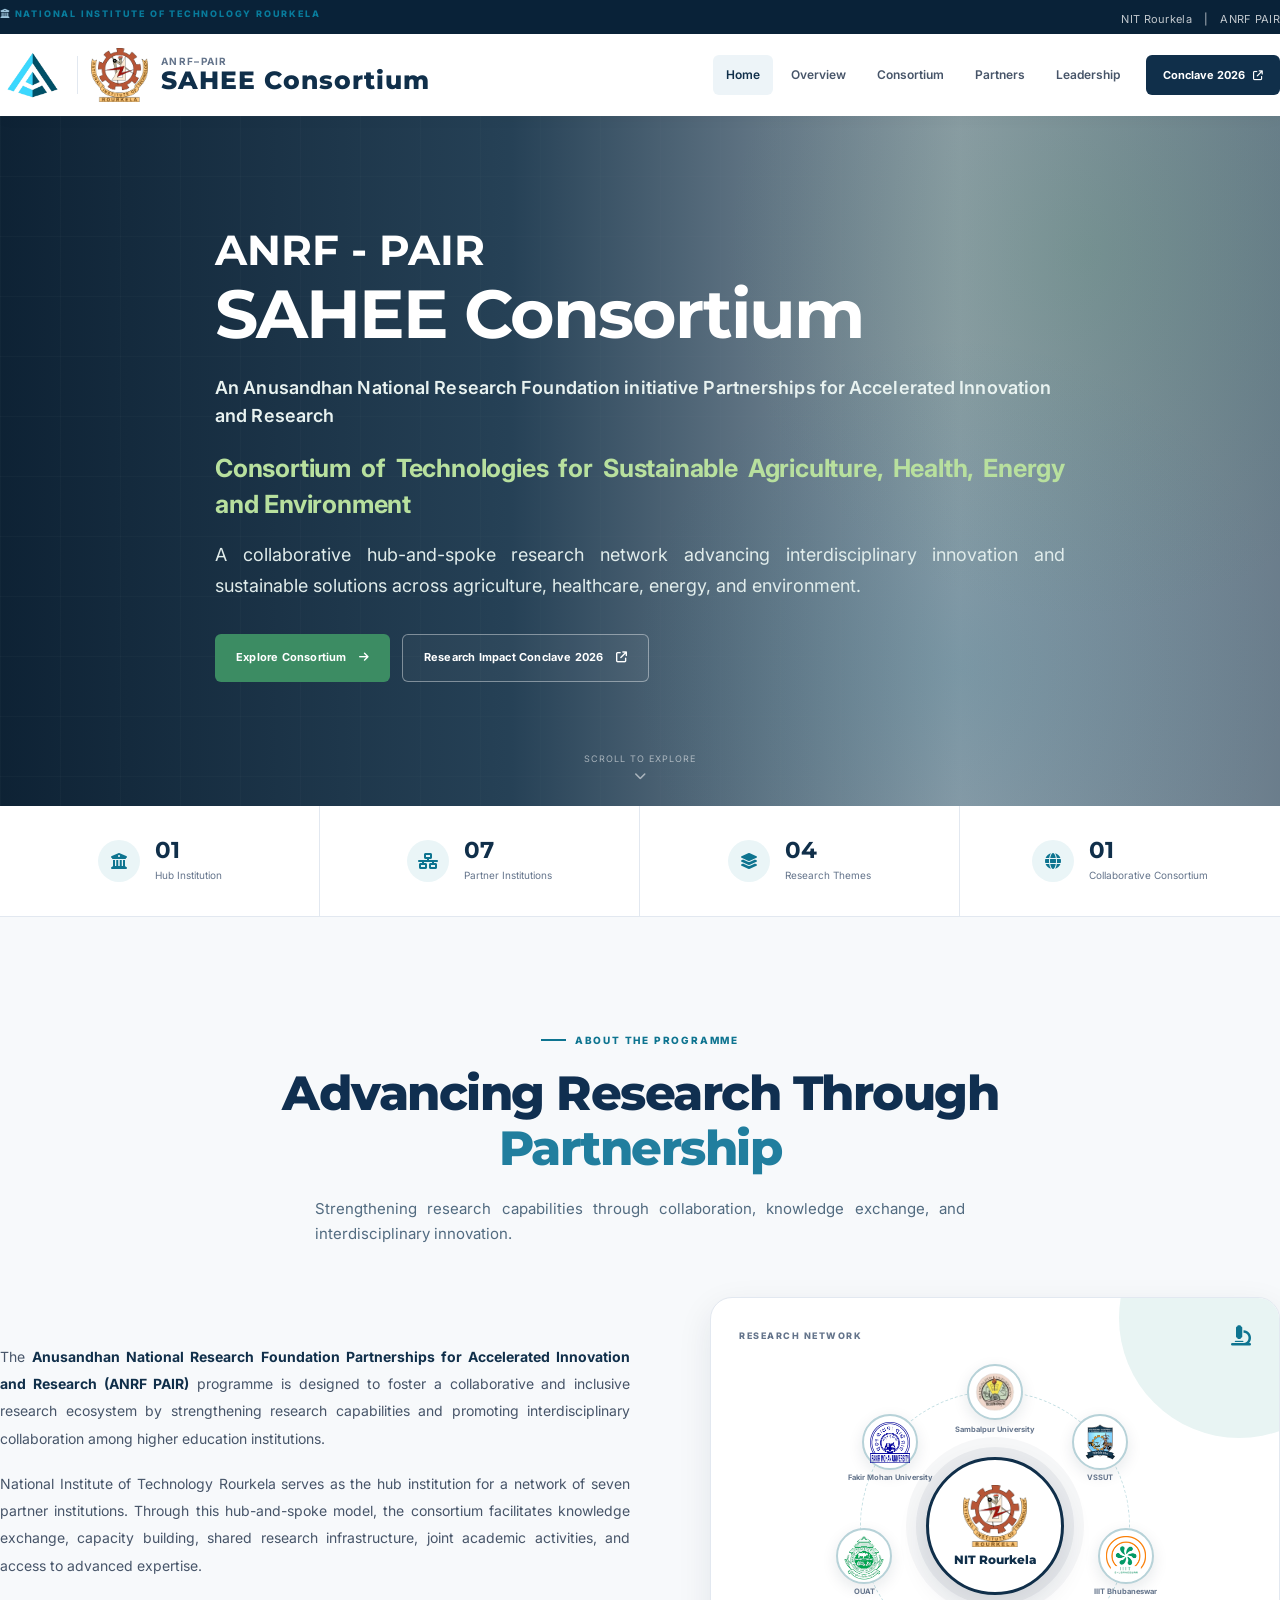
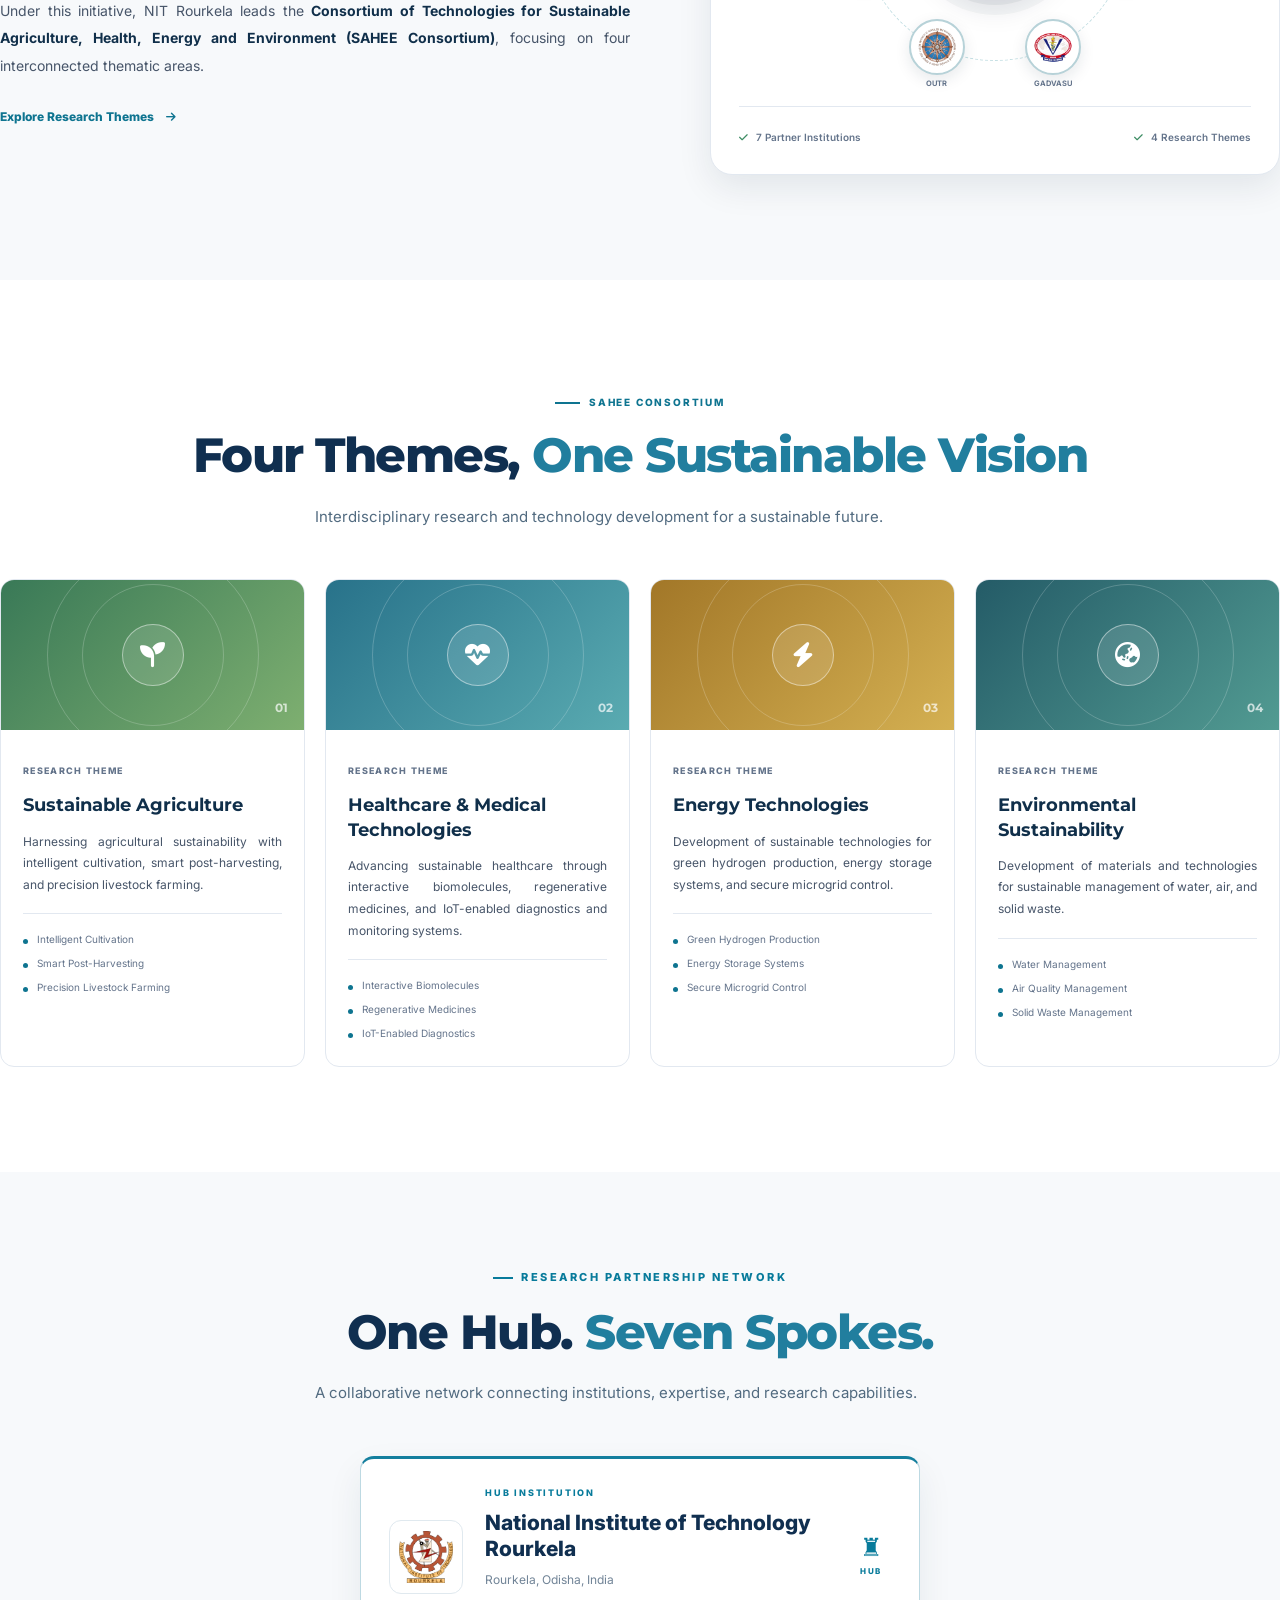
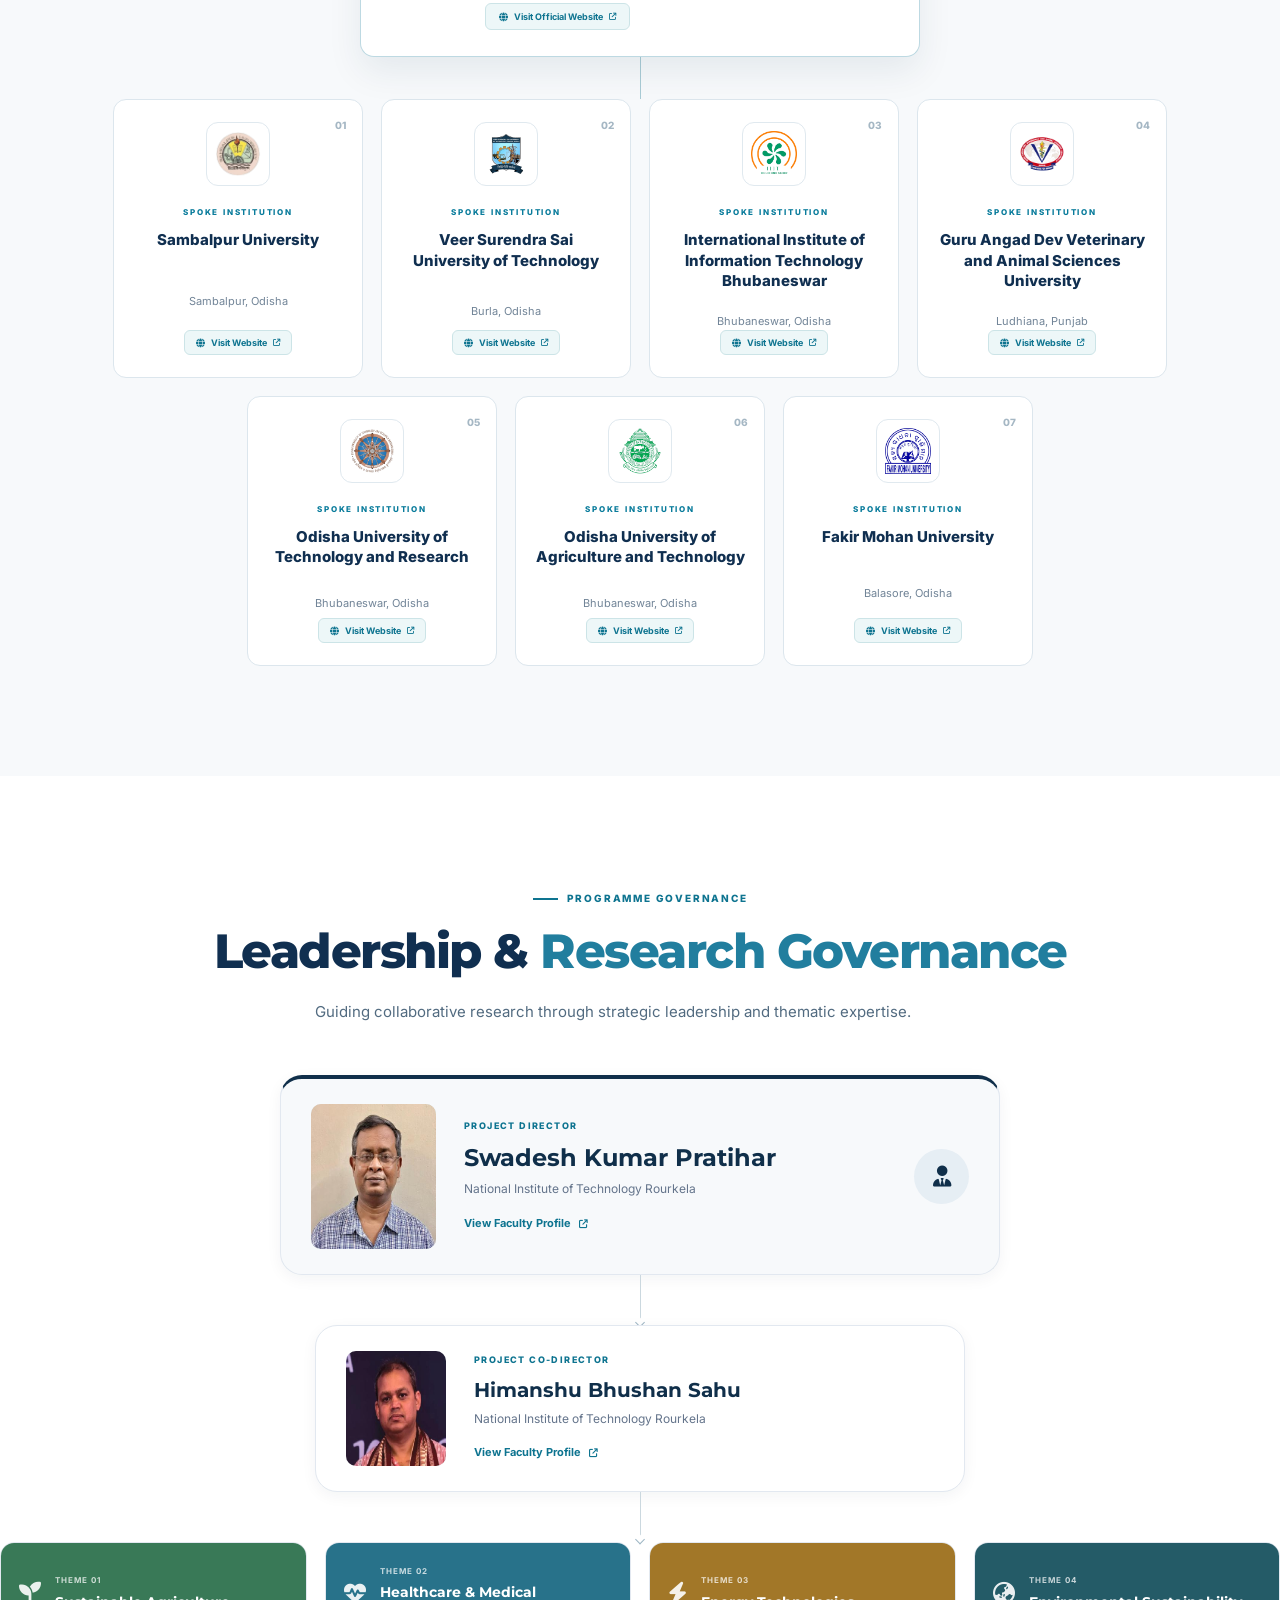
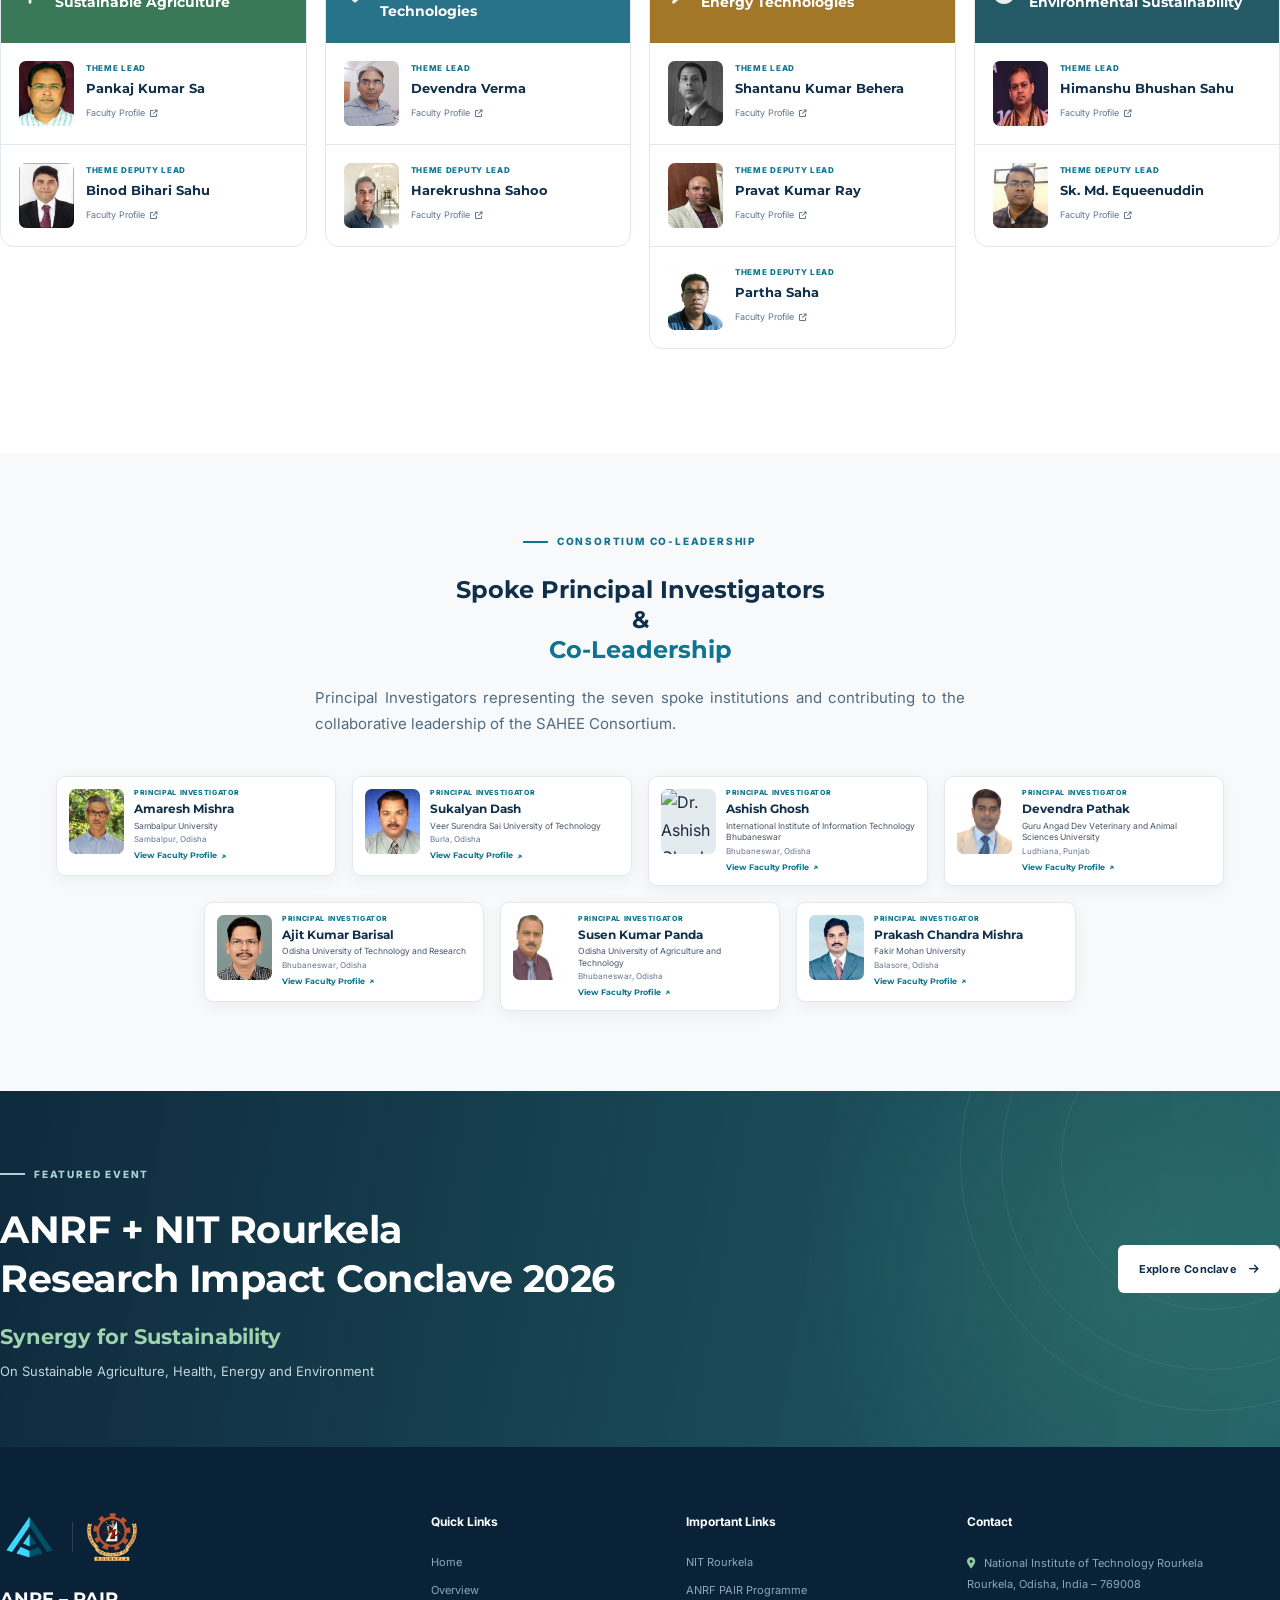
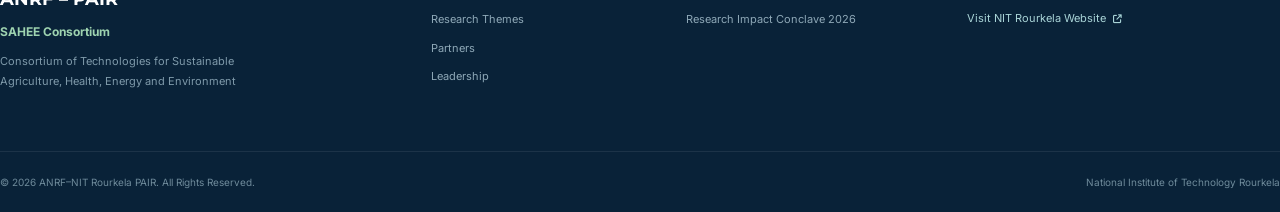
==== commit ff763ac6: "spoke-PIs" ====
--- a/index.html
+++ b/index.html
@@ -1291,10 +1291,6 @@
         </section>
 
         <!-- =========================================================
-            SPOKE PRINCIPAL INVESTIGATORS / CO-LEADERSHIP
-        ========================================================= -->
-
-        <!-- =========================================================
      SPOKE PRINCIPAL INVESTIGATORS / CO-LEADERSHIP
      ========================================================= -->
 
@@ -1305,17 +1301,17 @@
         <!-- Section Heading -->
         <div class="section-heading centered reveal">
 
-            <span class="section-label">
+           <span class="section-label">
                 <span></span> Consortium Co-Leadership
             </span>
 
-            <h2>
+            <h3 class="section-title-medium">
                 Spoke Principal Investigators
                 <br>
                 &
                 <br>
                 <span>Co-Leadership</span>
-            </h2>
+            </h3>
 
             <p>
                 Principal Investigators representing the seven spoke
--- a/css/style.css
+++ b/css/style.css
@@ -1760,12 +1760,16 @@
     display: flex;
     flex-wrap: wrap;
     justify-content: center;
-    align-items: stretch;
-
-    gap: 18px;
-    max-width: 1280px;
+    align-items: flex-start;
+
+    gap: 16px;
+
+    width: 100%;
+    max-width: 1180px;
+
     margin: 0 auto;
 }
+
 
 
 /* HORIZONTAL PROFILE CARD */
@@ -1777,21 +1781,29 @@
     flex-direction: row;
     align-items: flex-start;
 
-    flex: 0 1 calc((100% - 54px) / 4);
-    min-width: 0;
-
-    padding: 17px 13px;
-    gap: 12px;
-
-    background: #ffffff;
-    border: 1px solid #e3eaf0;
-    border-radius: 10px;
-
-    box-shadow: 0 3px 12px rgba(20, 48, 70, 0.035);
+    /* FIXED COMPACT WIDTH */
+    flex: 0 0 280px;
+
+    width: 280px;
+    min-height: 100px;
+
+    padding: 12px;
+
+    gap: 10px;
+
+    background: var(--white);
+
+    border: 1px solid var(--border);
+    border-radius: 9px;
+
+    overflow: hidden;
+
+    box-shadow: var(--shadow-sm);
 
     transition:
-        transform 0.3s ease,
-        box-shadow 0.3s ease;
+        transform 0.25s ease,
+        box-shadow 0.25s ease,
+        border-color 0.25s ease;
 }
 
 .spoke-pi-card::before {
@@ -1807,15 +1819,13 @@
 /* RESET ALL PREVIOUS GRID POSITIONS */
 
 .spoke-pi-card:nth-child(n) {
-    grid-column: auto;
+    grid-column: auto !important;
 }
 
 
 /* SMALL PORTRAIT — SAME AS THEME LEAD */
 
 .spoke-pi-photo {
-    display: block;
-
     flex: 0 0 55px;
 
     width: 55px;
@@ -1827,6 +1837,7 @@
     overflow: hidden;
 
     background: #e3ebef;
+
     border: none;
     border-radius: 7px;
 }
@@ -1834,8 +1845,8 @@
 .spoke-pi-photo img {
     display: block;
 
-    width: 100%;
-    height: 100%;
+    width: 55px;
+    height: 65px;
 
     margin: 0;
     padding: 0;
@@ -1844,7 +1855,7 @@
     object-position: center top;
 
     border: none;
-    border-radius: 7px;
+    outline: none;
     box-shadow: none;
 
     transition: transform 0.3s ease;
@@ -1865,35 +1876,41 @@
 /* TEXT AREA */
 
 .spoke-pi-info {
+    flex: 1;
+
+    min-width: 0;
+
+    padding: 0;
+    margin: 0;
+
     display: flex;
     flex-direction: column;
     align-items: flex-start;
-
-    flex: 1;
-    min-width: 0;
-
-    padding: 0;
-    margin: 0;
-}
-
-
-/* DESIGNATION */
+}
+
+
+/* =========================================================
+   ROLE
+   ========================================================= */
 
 .spoke-pi-info .leadership-role {
     display: block;
 
     color: var(--teal);
 
-    font-size: 8px;
+    font-size: 7px;
     font-weight: 800;
-    letter-spacing: 0.7px;
-    line-height: 1.4;
-
-    margin: 0 0 4px;
-}
-
-
-/* FACULTY NAME */
+
+    letter-spacing: 0.65px;
+    line-height: 1.25;
+
+    margin: 0 0 3px;
+}
+
+
+/* =========================================================
+   NAME
+   ========================================================= */
 
 .spoke-pi-info h3 {
     color: var(--navy);
@@ -1902,7 +1919,8 @@
 
     font-size: 12px;
     font-weight: 700;
-    line-height: 1.4;
+
+    line-height: 1.3;
 
     margin: 0;
 }
@@ -1913,56 +1931,59 @@
 .spoke-pi-institution {
     color: var(--text);
 
-    font-size: 10px;
-    line-height: 1.45;
-
-    margin: 5px 0 0;
+    font-size: 8.5px;
+    line-height: 1.35;
+
+    margin: 4px 0 0;
+
     text-align: left;
 }
 
 
-/* LOCATION */
+/* =========================================================
+   LOCATION
+   ========================================================= */
 
 .spoke-pi-location {
     color: var(--text-light);
 
-    font-size: 9px;
-    line-height: 1.4;
-
-    margin: 3px 0 0;
+    font-size: 8px;
+    line-height: 1.3;
+
+    margin: 2px 0 0;
+
     text-align: left;
 }
 
 
-/* FACULTY PROFILE */
+/* =========================================================
+   FACULTY PROFILE
+   ========================================================= */
 
 .faculty-profile-link {
     display: inline-flex;
     align-items: center;
 
-    gap: 5px;
+    gap: 4px;
 
     width: fit-content;
 
+    margin-top: 6px;
+
     color: var(--teal);
 
+    font-family: 'Montserrat', sans-serif;
+
+    font-size: 7.5px;
+    font-weight: 700;
+
+    line-height: 1.2;
+
+    text-decoration: none;
+}
+
+.faculty-profile-link span {
     font-size: 9px;
-    font-weight: 600;
-    line-height: 1.4;
-
-    margin-top: 8px;
-
-    text-decoration: none;
-
-    transition: color 0.25s ease;
-}
-
-.faculty-profile-link:hover {
-    color: var(--navy);
-}
-
-.faculty-profile-link span {
-    font-size: 11px;
 }
 
 
@@ -1971,23 +1992,30 @@
 .spoke-pi-number {
     display: none;
 }
-
+.spoke-pi-card:hover {
+    transform: translateY(-3px);
+
+    border-color: #cbdbe2;
+
+    box-shadow: var(--shadow-md);
+}
 
 /* ==========================================
    TABLET — TWO CARDS PER ROW
 ========================================== */
-
-@media (max-width: 1100px) {
+@media (max-width: 1000px) {
 
     .spoke-pi-grid {
-        max-width: 800px;
-        gap: 16px;
+        max-width: 620px;
+        gap: 14px;
     }
 
     .spoke-pi-card {
-        flex-basis: calc((100% - 16px) / 2);
-    }
-}
+        flex: 0 0 290px;
+        width: 290px;
+    }
+}
+
 
 
 /* ==========================================
@@ -2001,13 +2029,19 @@
     }
 
     .spoke-pi-grid {
-        max-width: 440px;
+        width: 100%;
+        max-width: 340px;
+
         gap: 12px;
     }
 
     .spoke-pi-card {
-        flex-basis: 100%;
-        padding: 15px;
+        flex: 1 1 100%;
+
+        width: 100%;
+        max-width: 340px;
+
+        min-height: 90px;
     }
 
     .spoke-pi-photo {
@@ -3619,4 +3653,17 @@
         line-height: 1.6;
     }
 
+}
+
+.section-title-medium {
+    font-family: 'Montserrat', sans-serif;
+    font-size: 1.5rem;
+    line-height: 1.25;
+    font-weight: 700;
+    color: var(--navy);
+    margin-top: 8px;
+}
+
+.section-title-medium span {
+    color: var(--teal);
 }
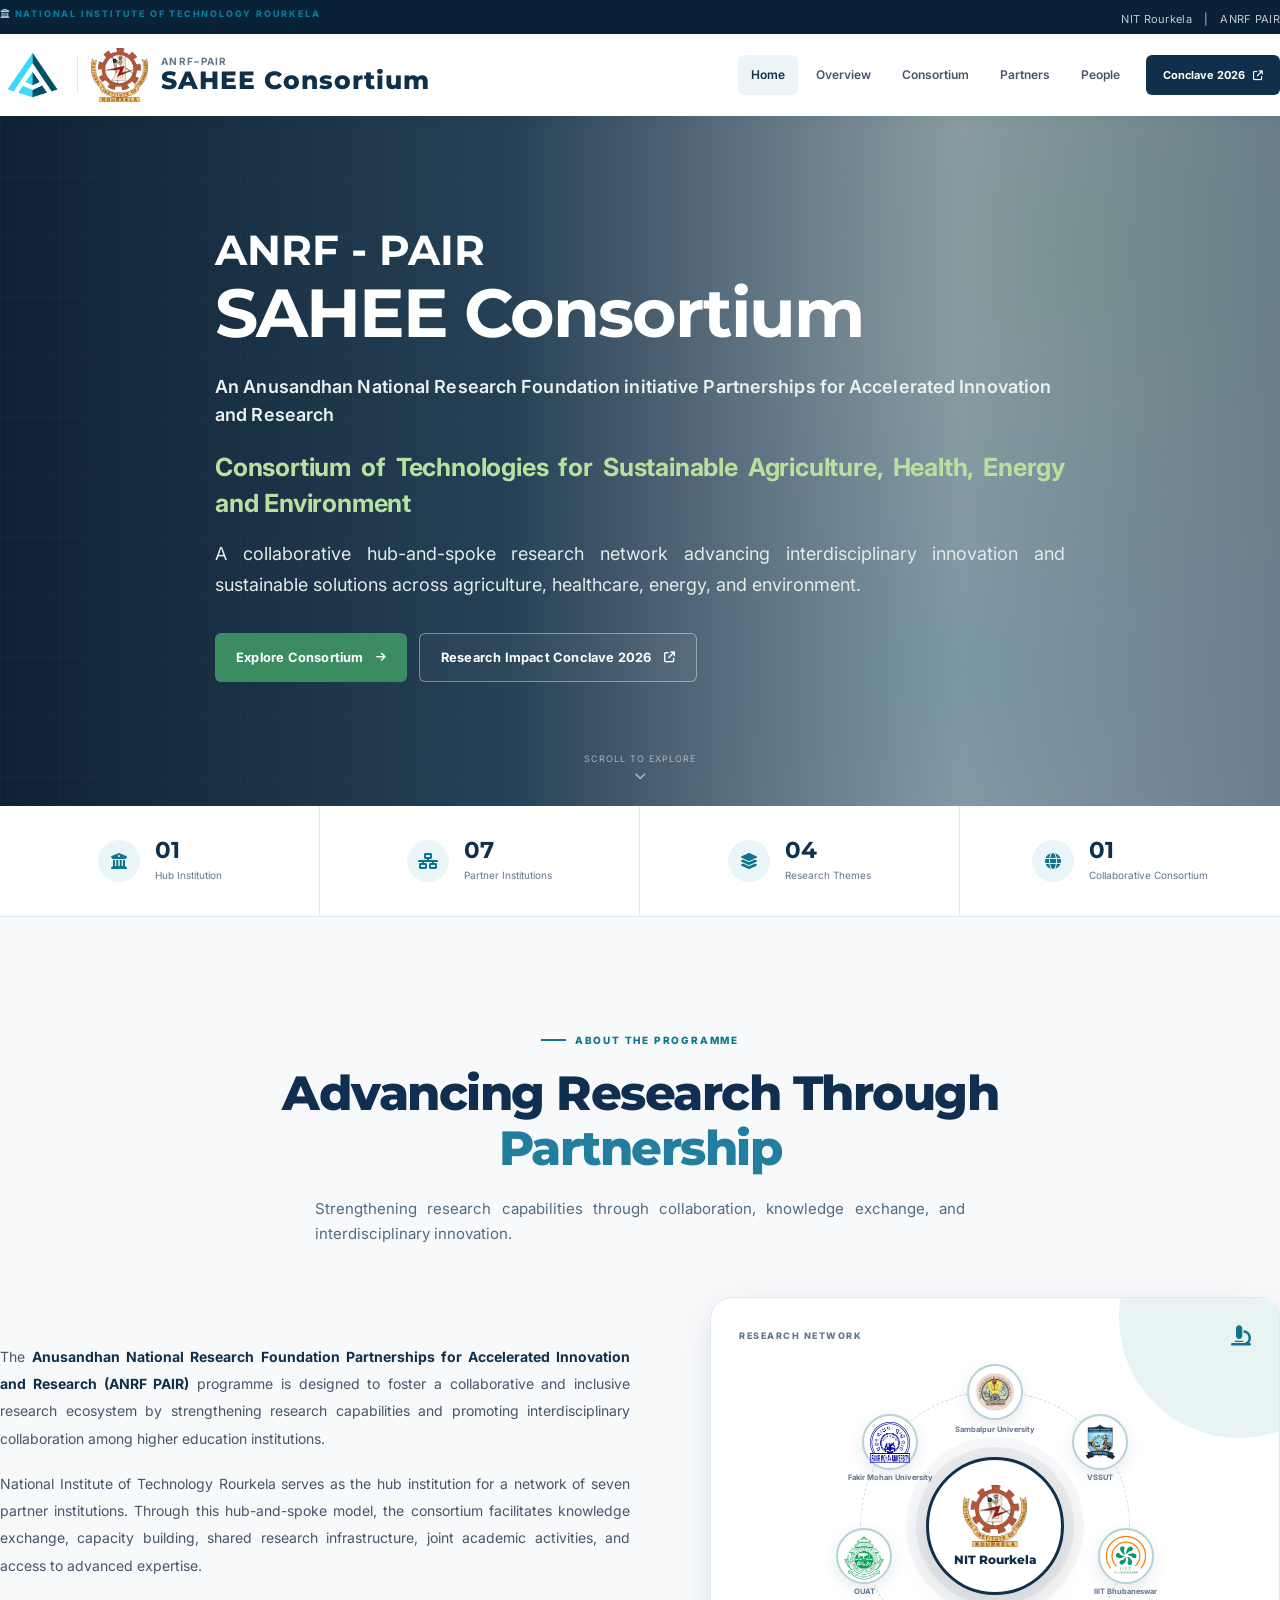
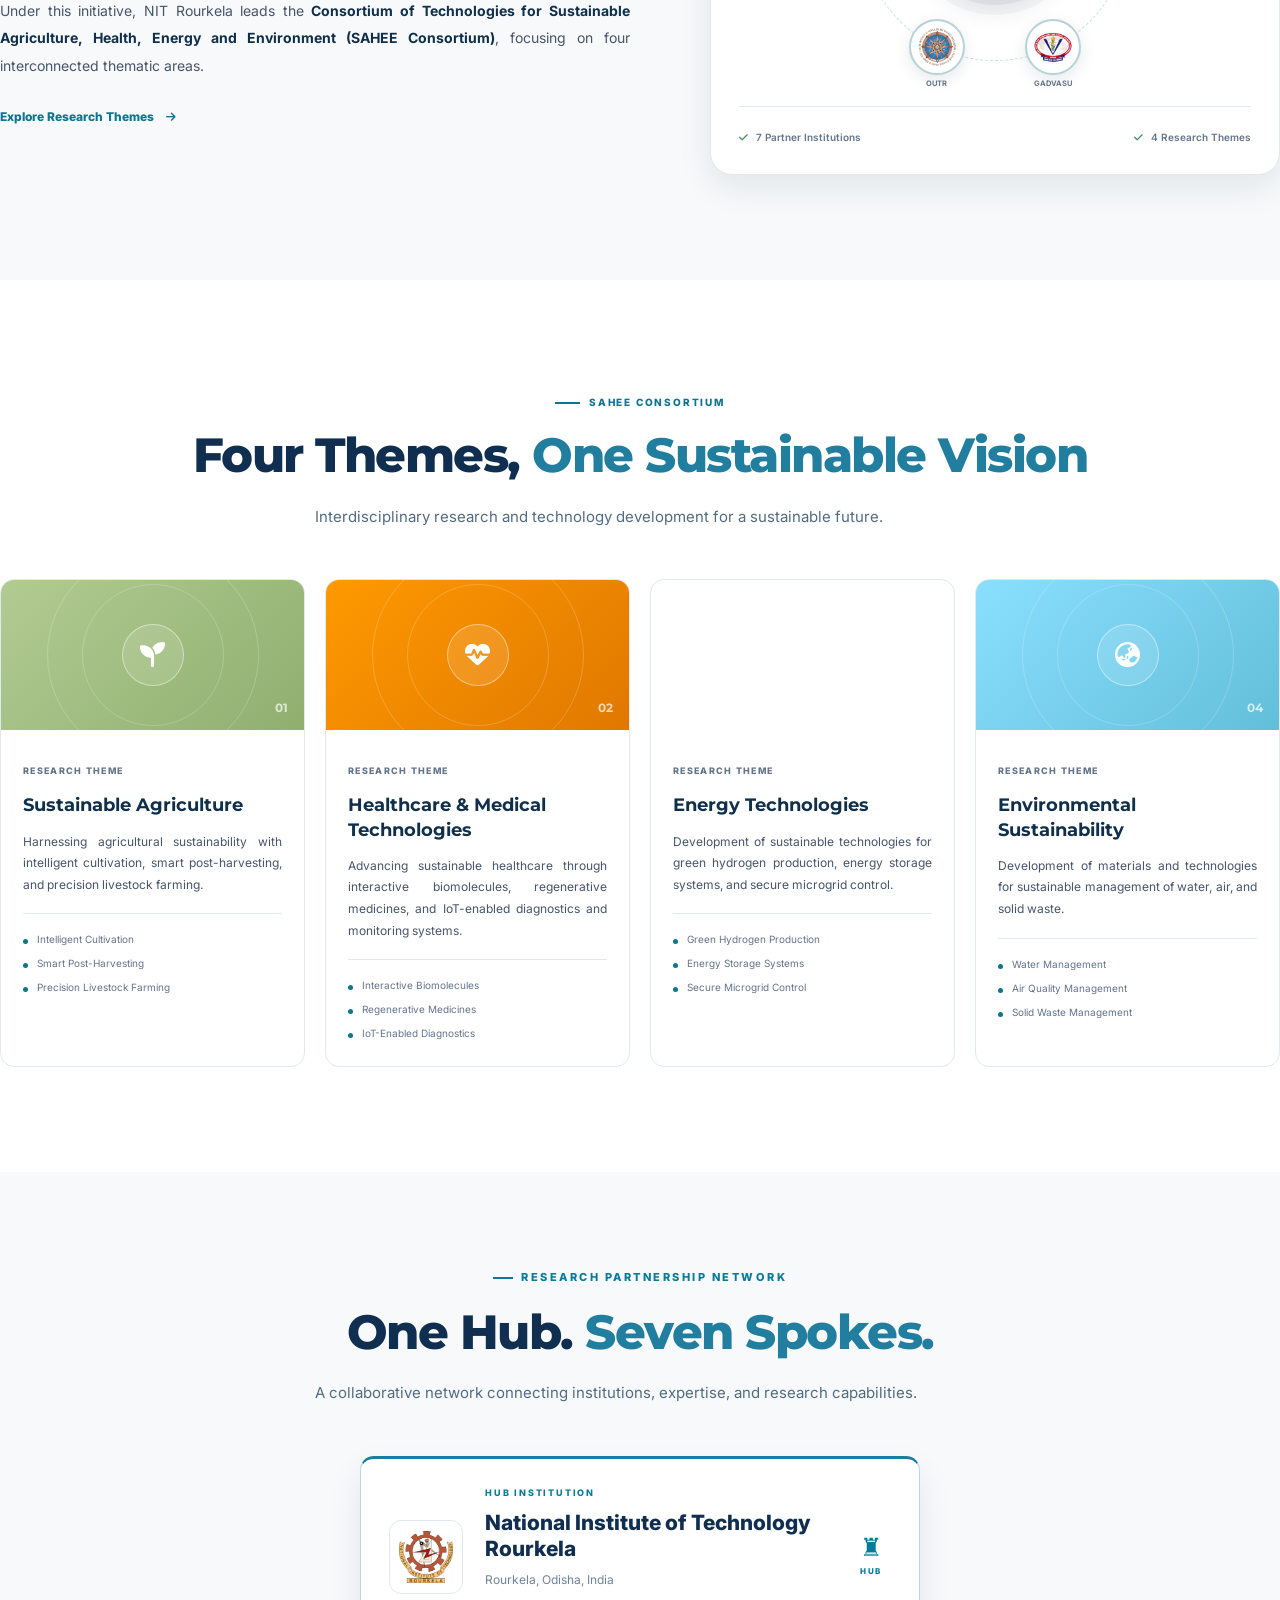
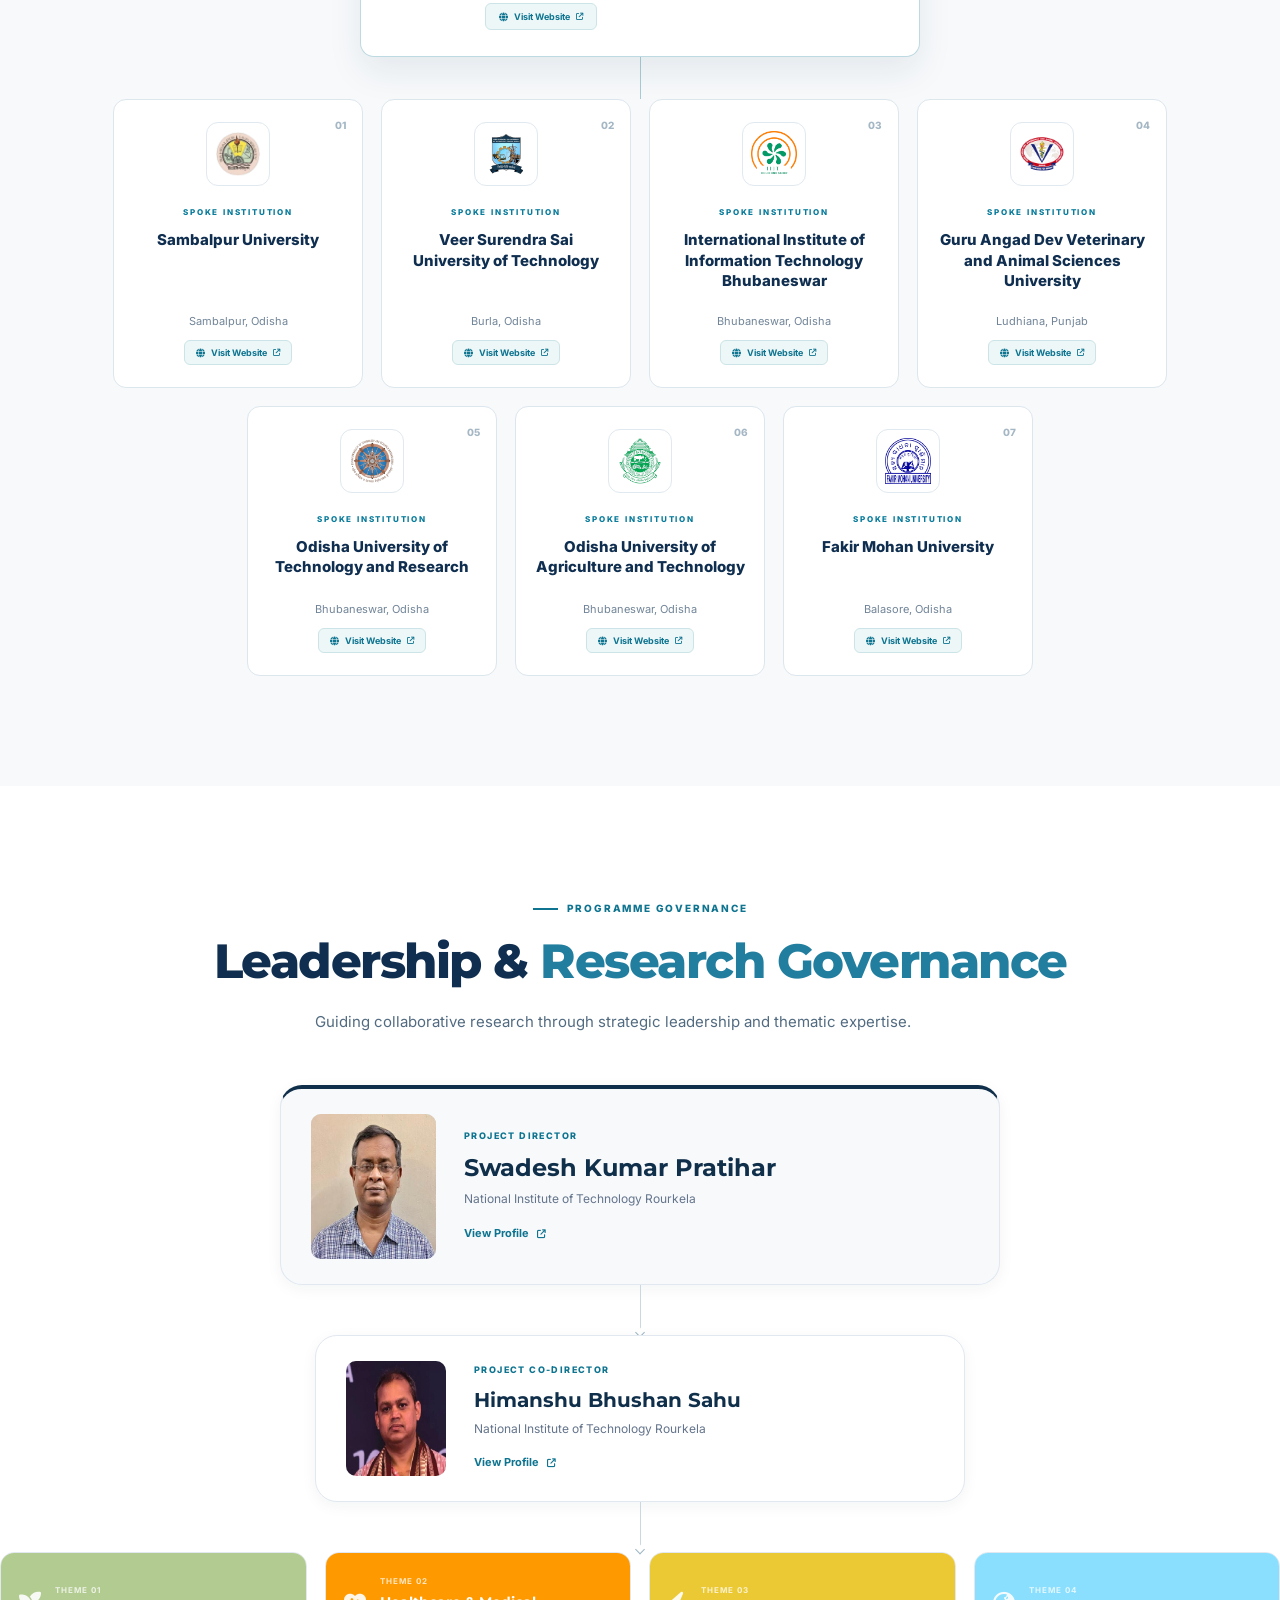
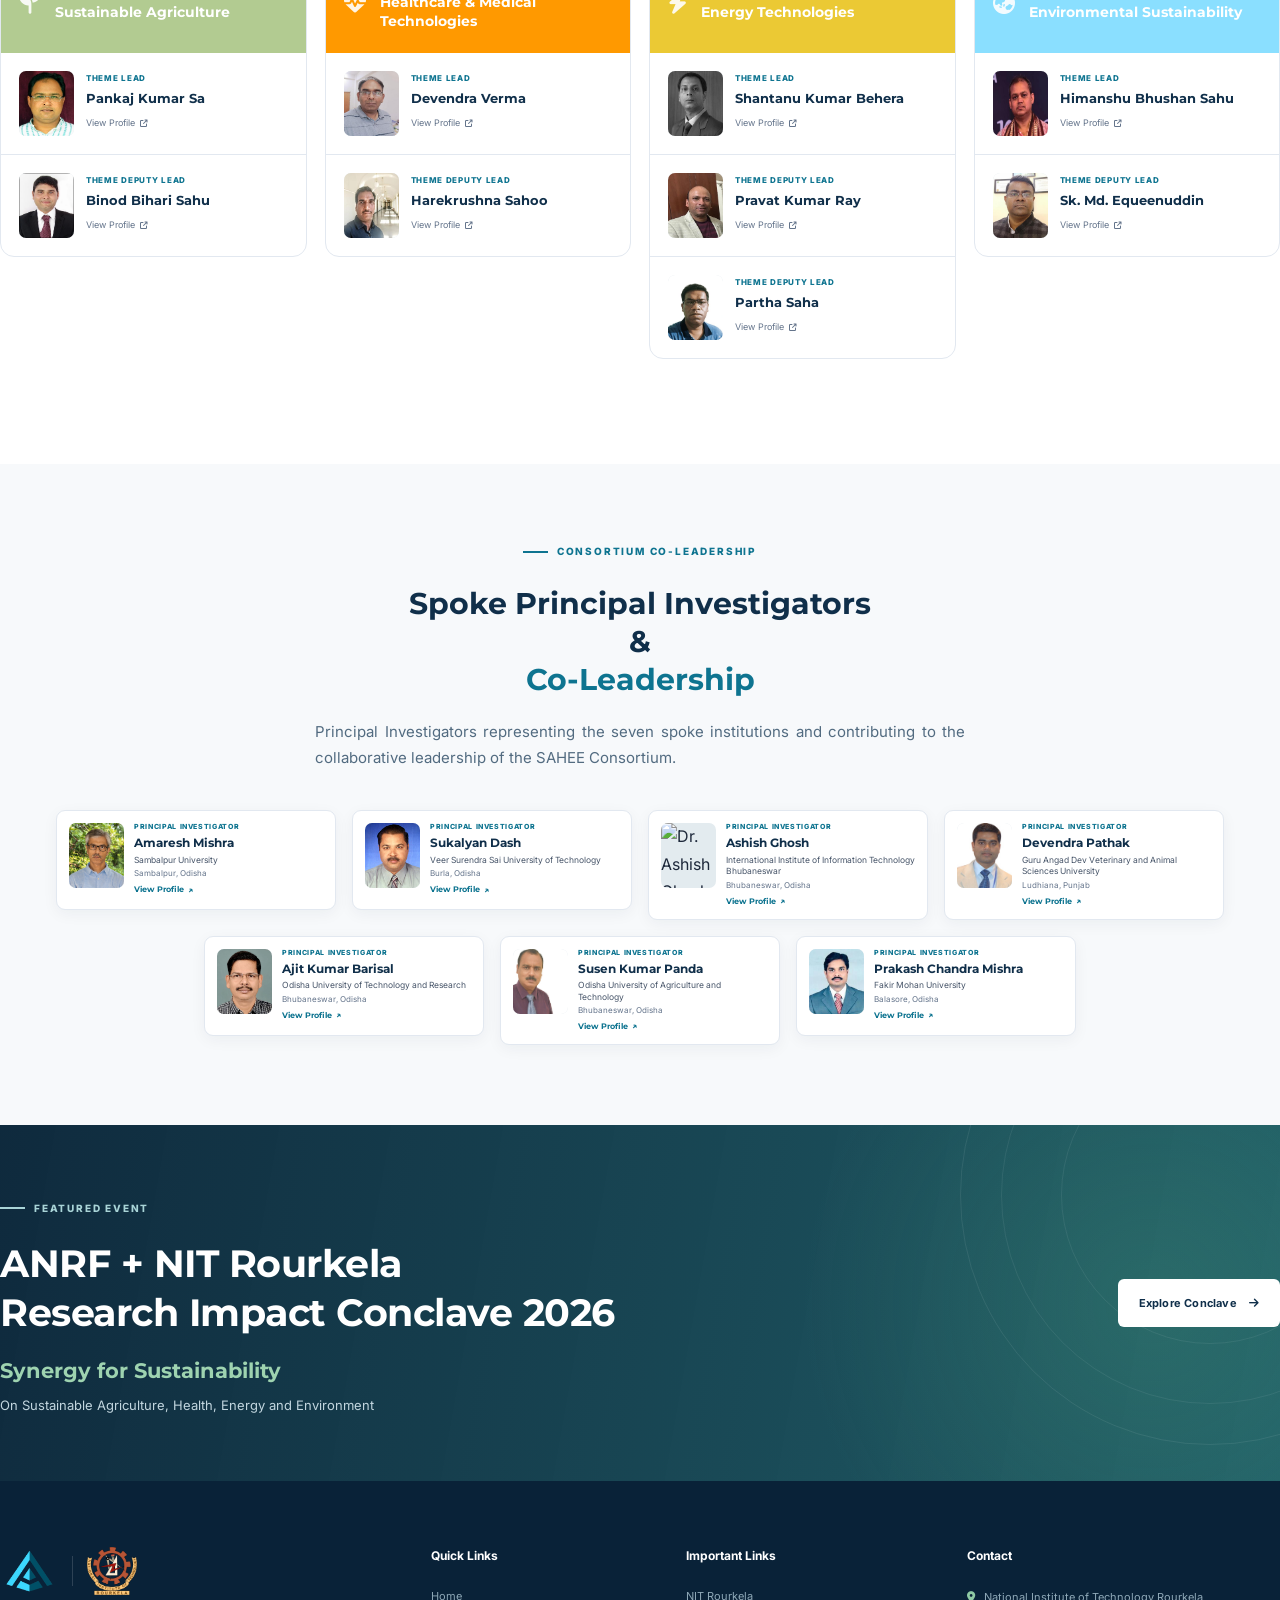
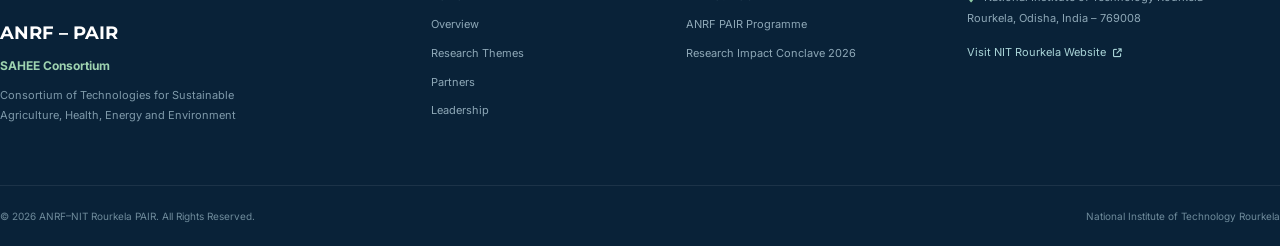
==== commit 050af584: "spoke-PIs" ====
--- a/index.html
+++ b/index.html
@@ -87,7 +87,7 @@
                     <a href="#overview" class="nav-link">Overview</a>
                     <a href="#consortium" class="nav-link">Consortium</a>
                     <a href="#partners" class="nav-link">Partners</a>
-                    <a href="#leadership" class="nav-link">Leadership</a>
+                    <a href="#leadership" class="nav-link">People</a>
 
                     <a href="anrf_nit_conclave_2026_final/index.html" class="nav-conclave">
                         Conclave 2026
@@ -138,12 +138,12 @@
                 <div class="hero-buttons">
 
                     <a href="#overview" class="btn btn-primary">
-                        Explore Consortium
+                        <h3>Explore Consortium</h3>
                         <i class="fa-solid fa-arrow-right"></i>
                     </a>
 
                     <a href="anrf_nit_conclave_2026_final/index.html" class="btn btn-outline">
-                        Research Impact Conclave 2026
+                        <h3>Research Impact Conclave 2026</h3>
                         <i class="fa-solid fa-arrow-up-right-from-square"></i>
                     </a>
 
@@ -624,7 +624,7 @@
                     class="institution-website"
                 >
                     <i class="fa-solid fa-globe"></i>
-                    Visit Official Website
+                    Visit Website
                     <i class="fa-solid fa-arrow-up-right-from-square"></i>
                 </a>
 
@@ -1012,15 +1012,15 @@
                         <a href="https://www.nitrkl.ac.in/CR/~skpratihar/"
                             target="_blank"
                             class="profile-link">
-                            View Faculty Profile
+                            View Profile
                             <i class="fa-solid fa-arrow-up-right-from-square"></i>
                         </a>
 
                     </div>
-
+<!-- 
                     <div class="director-symbol">
                         <i class="fa-solid fa-user-tie"></i>
-                    </div>
+                    </div> -->
 
                 </div>
 
@@ -1054,7 +1054,7 @@
                         <a href="https://www.nitrkl.ac.in/MN/~hbsahu/"
                             target="_blank"
                             class="profile-link">
-                            View Faculty Profile
+                            View Profile
                             <i class="fa-solid fa-arrow-up-right-from-square"></i>
                         </a>
 
@@ -1094,7 +1094,7 @@
                                 <h4>Pankaj Kumar Sa</h4>
                                 <a href="https://www.nitrkl.ac.in/CS/~PankajKSa/"
                                     target="_blank">
-                                    Faculty Profile
+                                    View Profile
                                     <i class="fa-solid fa-arrow-up-right-from-square"></i>
                                 </a>
                             </div>
@@ -1111,7 +1111,7 @@
                                 <h4>Binod Bihari Sahu</h4>
                                 <a href="https://www.nitrkl.ac.in/LS/~sahub/"
                                     target="_blank">
-                                    Faculty Profile
+                                    View Profile
                                     <i class="fa-solid fa-arrow-up-right-from-square"></i>
                                 </a>
                             </div>
@@ -1143,7 +1143,7 @@
                                 <h4>Devendra Verma</h4>
                                 <a href="https://www.nitrkl.ac.in/BM/~vermad/"
                                     target="_blank">
-                                    Faculty Profile
+                                    View Profile
                                     <i class="fa-solid fa-arrow-up-right-from-square"></i>
                                 </a>
                             </div>
@@ -1160,7 +1160,7 @@
                                 <h4>Harekrushna Sahoo</h4>
                                 <a href="https://www.nitrkl.ac.in/CY/~sahooh/"
                                     target="_blank">
-                                    Faculty Profile
+                                    View Profile
                                     <i class="fa-solid fa-arrow-up-right-from-square"></i>
                                 </a>
                             </div>
@@ -1192,7 +1192,7 @@
                                 <h4>Shantanu Kumar Behera</h4>
                                 <a href="https://www.nitrkl.ac.in/CR/~beherash/"
                                     target="_blank">
-                                    Faculty Profile
+                                    View Profile
                                     <i class="fa-solid fa-arrow-up-right-from-square"></i>
                                 </a>
                             </div>
@@ -1209,7 +1209,7 @@
                                 <h4>Pravat Kumar Ray</h4>
                                 <a href="https://www.nitrkl.ac.in/EE/~rayp/"
                                     target="_blank">
-                                    Faculty Profile
+                                    View Profile
                                     <i class="fa-solid fa-arrow-up-right-from-square"></i>
                                 </a>
                             </div>
@@ -1226,7 +1226,7 @@
                                 <h4>Partha Saha</h4>
                                 <a href="https://www.nitrkl.ac.in/CR/~sahap/"
                                     target="_blank">
-                                    Faculty Profile
+                                    View Profile
                                     <i class="fa-solid fa-arrow-up-right-from-square"></i>
                                 </a>
                             </div>
@@ -1258,7 +1258,7 @@
                                 <h4>Himanshu Bhushan Sahu</h4>
                                 <a href="https://www.nitrkl.ac.in/MN/~hbsahu/"
                                     target="_blank">
-                                    Faculty Profile
+                                    View Profile
                                     <i class="fa-solid fa-arrow-up-right-from-square"></i>
                                 </a>
                             </div>
@@ -1275,7 +1275,7 @@
                                 <h4>Sk. Md. Equeenuddin</h4>
                                 <a href="https://www.nitrkl.ac.in/ER/~equeen/"
                                     target="_blank">
-                                    Faculty Profile
+                                    View Profile
                                     <i class="fa-solid fa-arrow-up-right-from-square"></i>
                                 </a>
                             </div>
@@ -1368,7 +1368,7 @@
                         target="_blank"
                         rel="noopener noreferrer"
                     >
-                        View Faculty Profile
+                        View Profile
                         <span>↗</span>
                     </a>
 
@@ -1416,7 +1416,7 @@
                         target="_blank"
                         rel="noopener noreferrer"
                     >
-                        View Faculty Profile
+                        View Profile
                         <span>↗</span>
                     </a>
 
@@ -1464,7 +1464,7 @@
                         target="_blank"
                         rel="noopener noreferrer"
                     >
-                        View Faculty Profile
+                        View Profile
                         <span>↗</span>
                     </a>
 
@@ -1512,7 +1512,7 @@
                         target="_blank"
                         rel="noopener noreferrer"
                     >
-                        View Faculty Profile
+                        View Profile
                         <span>↗</span>
                     </a>
 
@@ -1570,7 +1570,7 @@
                         target="_blank"
                         rel="noopener noreferrer"
                     >
-                        View Faculty Profile
+                        View Profile
                         <span>↗</span>
                     </a>
 
@@ -1618,7 +1618,7 @@
                         target="_blank"
                         rel="noopener noreferrer"
                     >
-                        View Faculty Profile
+                        View Profile
                         <span>↗</span>
                     </a>
 
@@ -1666,7 +1666,7 @@
                         target="_blank"
                         rel="noopener noreferrer"
                     >
-                        View Faculty Profile
+                        View Profile
                         <span>↗</span>
                     </a>
 
--- a/css/style.css
+++ b/css/style.css
@@ -1221,20 +1221,54 @@
     height: 140px;
 }
 
+/* ================================
+   AGRICULTURE — GREEN
+================================ */
+
 .theme-card.agriculture .theme-card-image {
-    background: linear-gradient(135deg, #397957, #7eaf70);
-}
+    background: linear-gradient(
+        135deg,
+        #B2CB91,
+        #8FAF6F
+    );
+}
+
+
+/* ================================
+   HEALTH — ORANGE
+================================ */
 
 .theme-card.health .theme-card-image {
-    background: linear-gradient(135deg, #28728a, #5aabb1);
-}
+    background: linear-gradient(
+        135deg,
+        #FF9900,
+        #E07800
+    );
+}
+
+
+/* ================================
+   ENERGY — YELLOW
+================================ */
 
 .theme-card.energy .theme-card-image {
-    background: linear-gradient(135deg, #a27728, #d4b052);
-}
+    background: linear-gradient(
+        135deg,
+        #ebc934
+    );
+}
+
+
+/* ================================
+   ENVIRONMENT — BLUE
+================================ */
 
 .theme-card.environment .theme-card-image {
-    background: linear-gradient(135deg, #245b67, #529b92);
+    background: linear-gradient(
+        135deg,
+        #8ADFFF,
+        #62BFD9
+    );
 }
 
 .theme-icon {
@@ -1636,19 +1670,19 @@
 }
 
 .agriculture-header {
-    background: #397957;
+    background: #B2CB91;
 }
 
 .health-header {
-    background: #28728a;
+    background: #FF9900;
 }
 
 .energy-header {
-    background: #a27728;
+    background: #ebc934;
 }
 
 .environment-header {
-    background: #245b67;
+    background: #8ADFFF;
 }
 
 .leadership-theme-header > i {
@@ -3573,7 +3607,7 @@
 /* Keep button near bottom of card */
 
 .spoke-card .institution-website {
-    margin-top: auto;
+    margin-top: 10px;
 }
 
 
@@ -3657,7 +3691,7 @@
 
 .section-title-medium {
     font-family: 'Montserrat', sans-serif;
-    font-size: 1.5rem;
+    font-size: 1.9rem;
     line-height: 1.25;
     font-weight: 700;
     color: var(--navy);
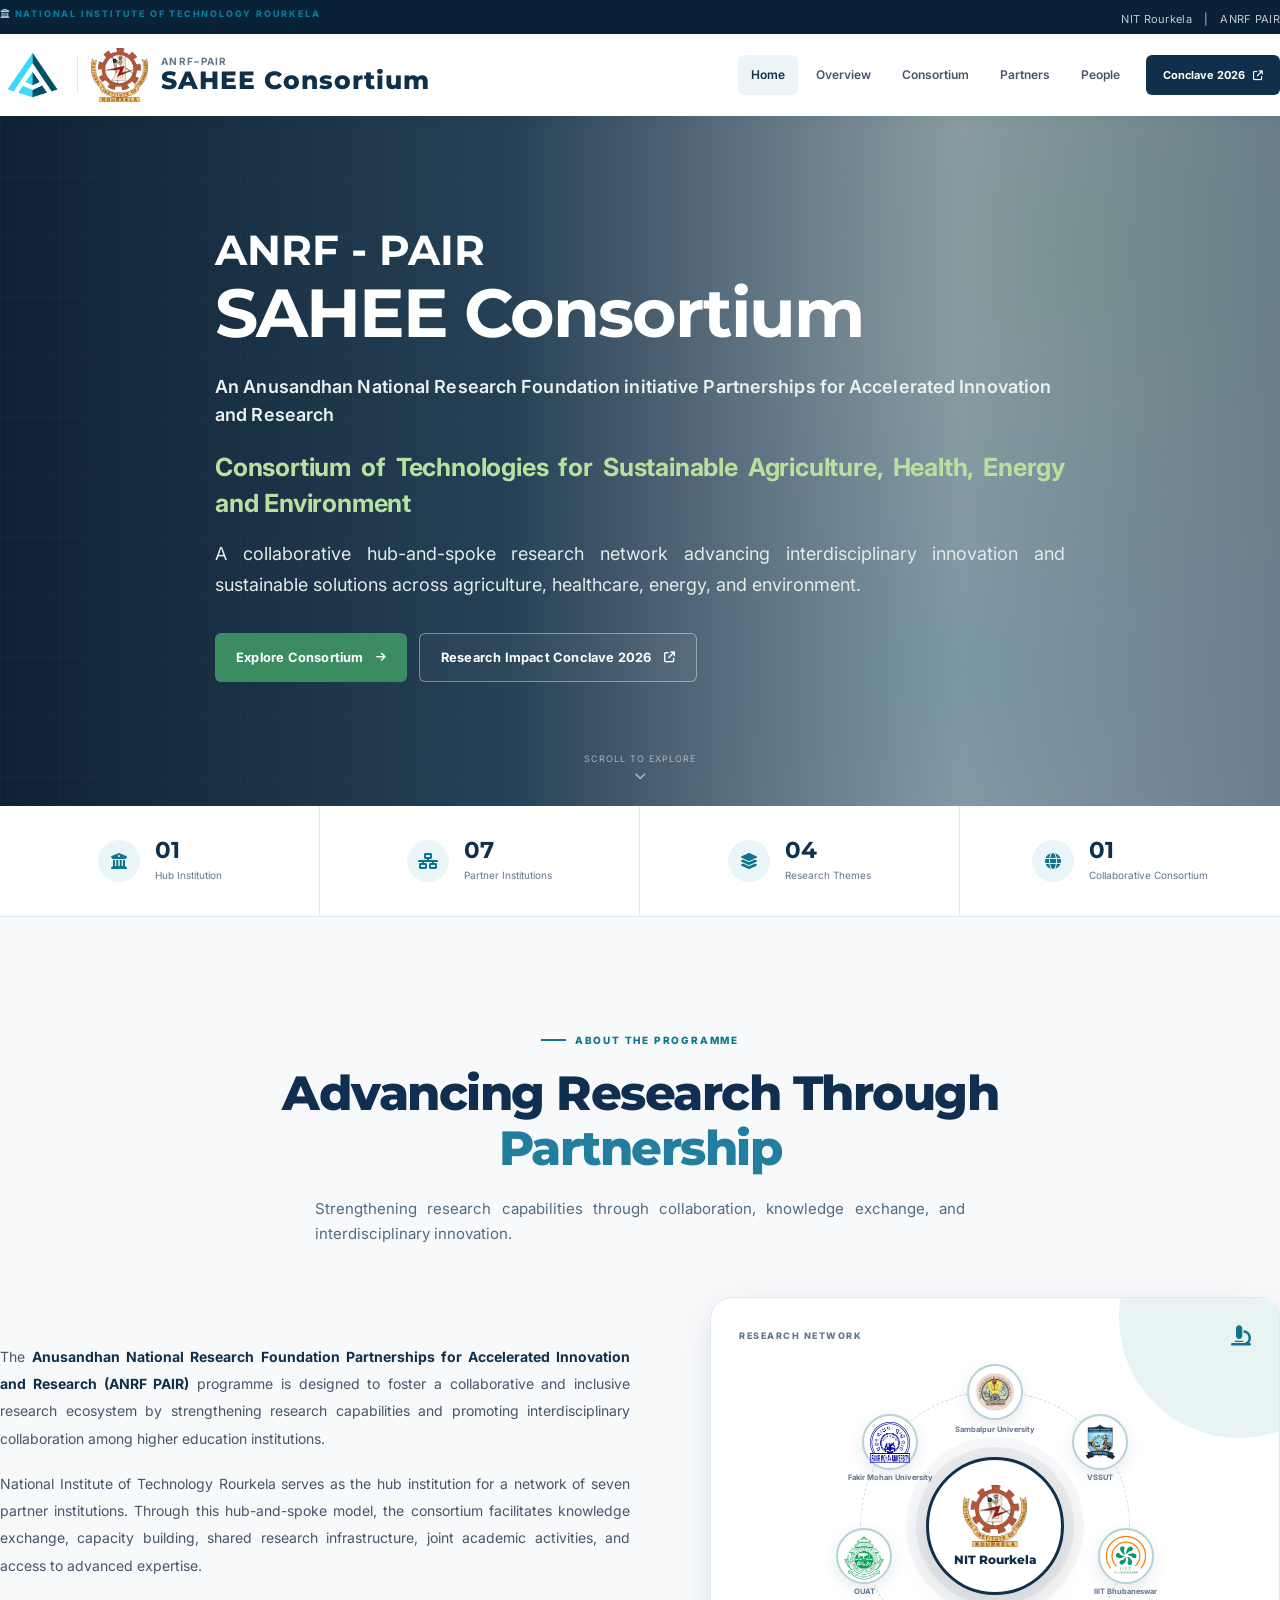
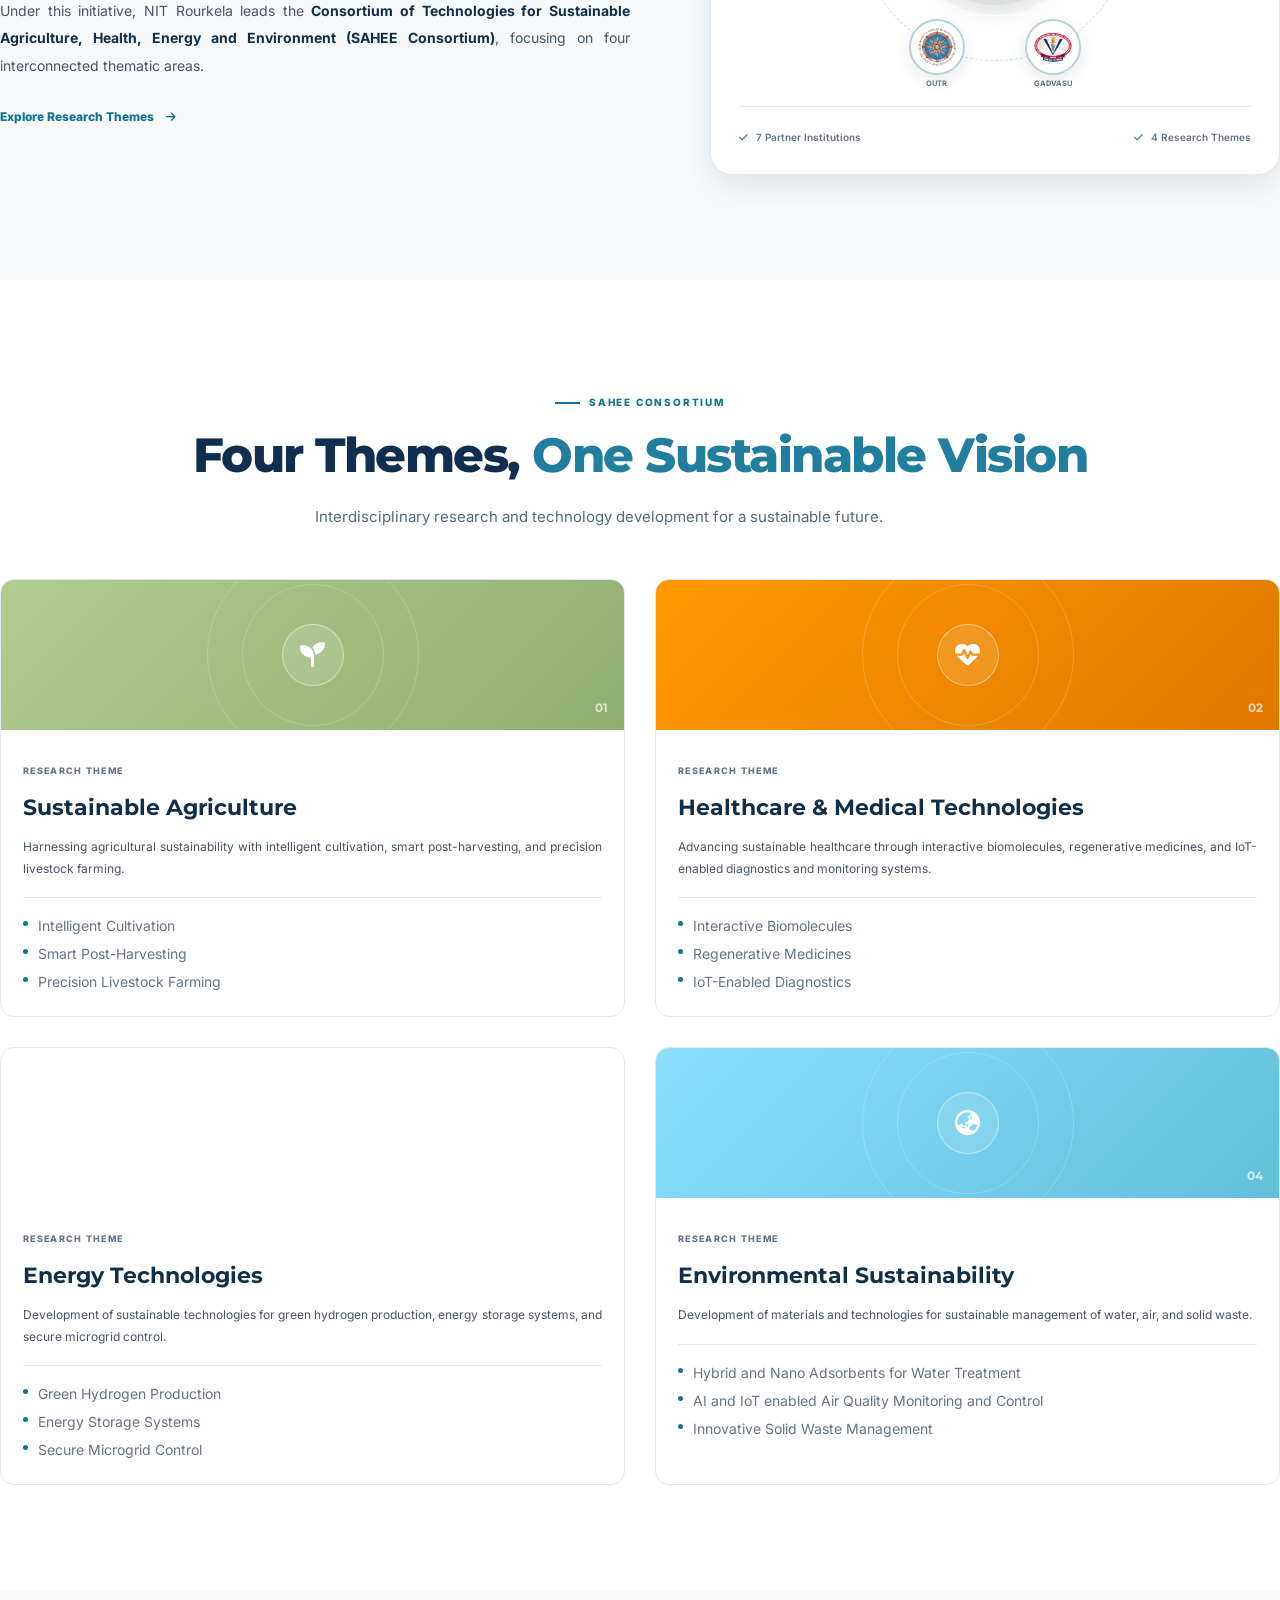
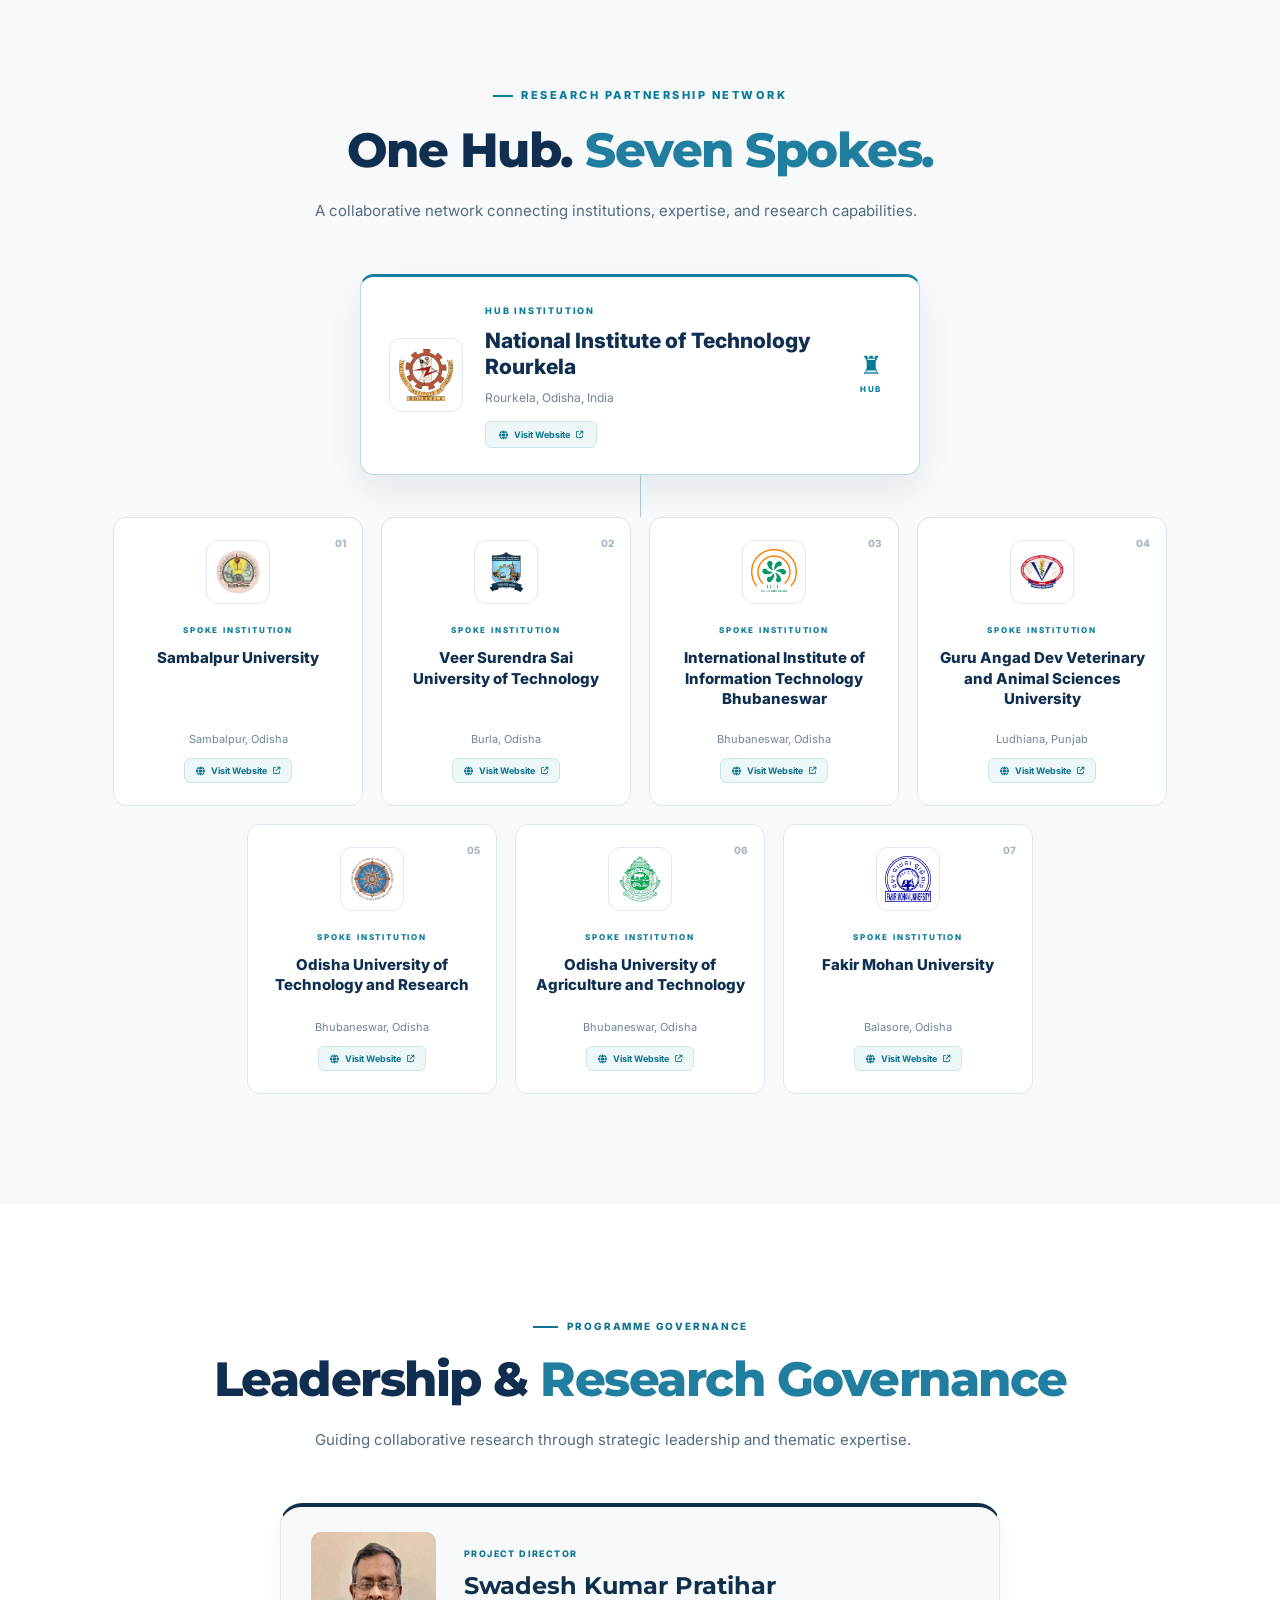
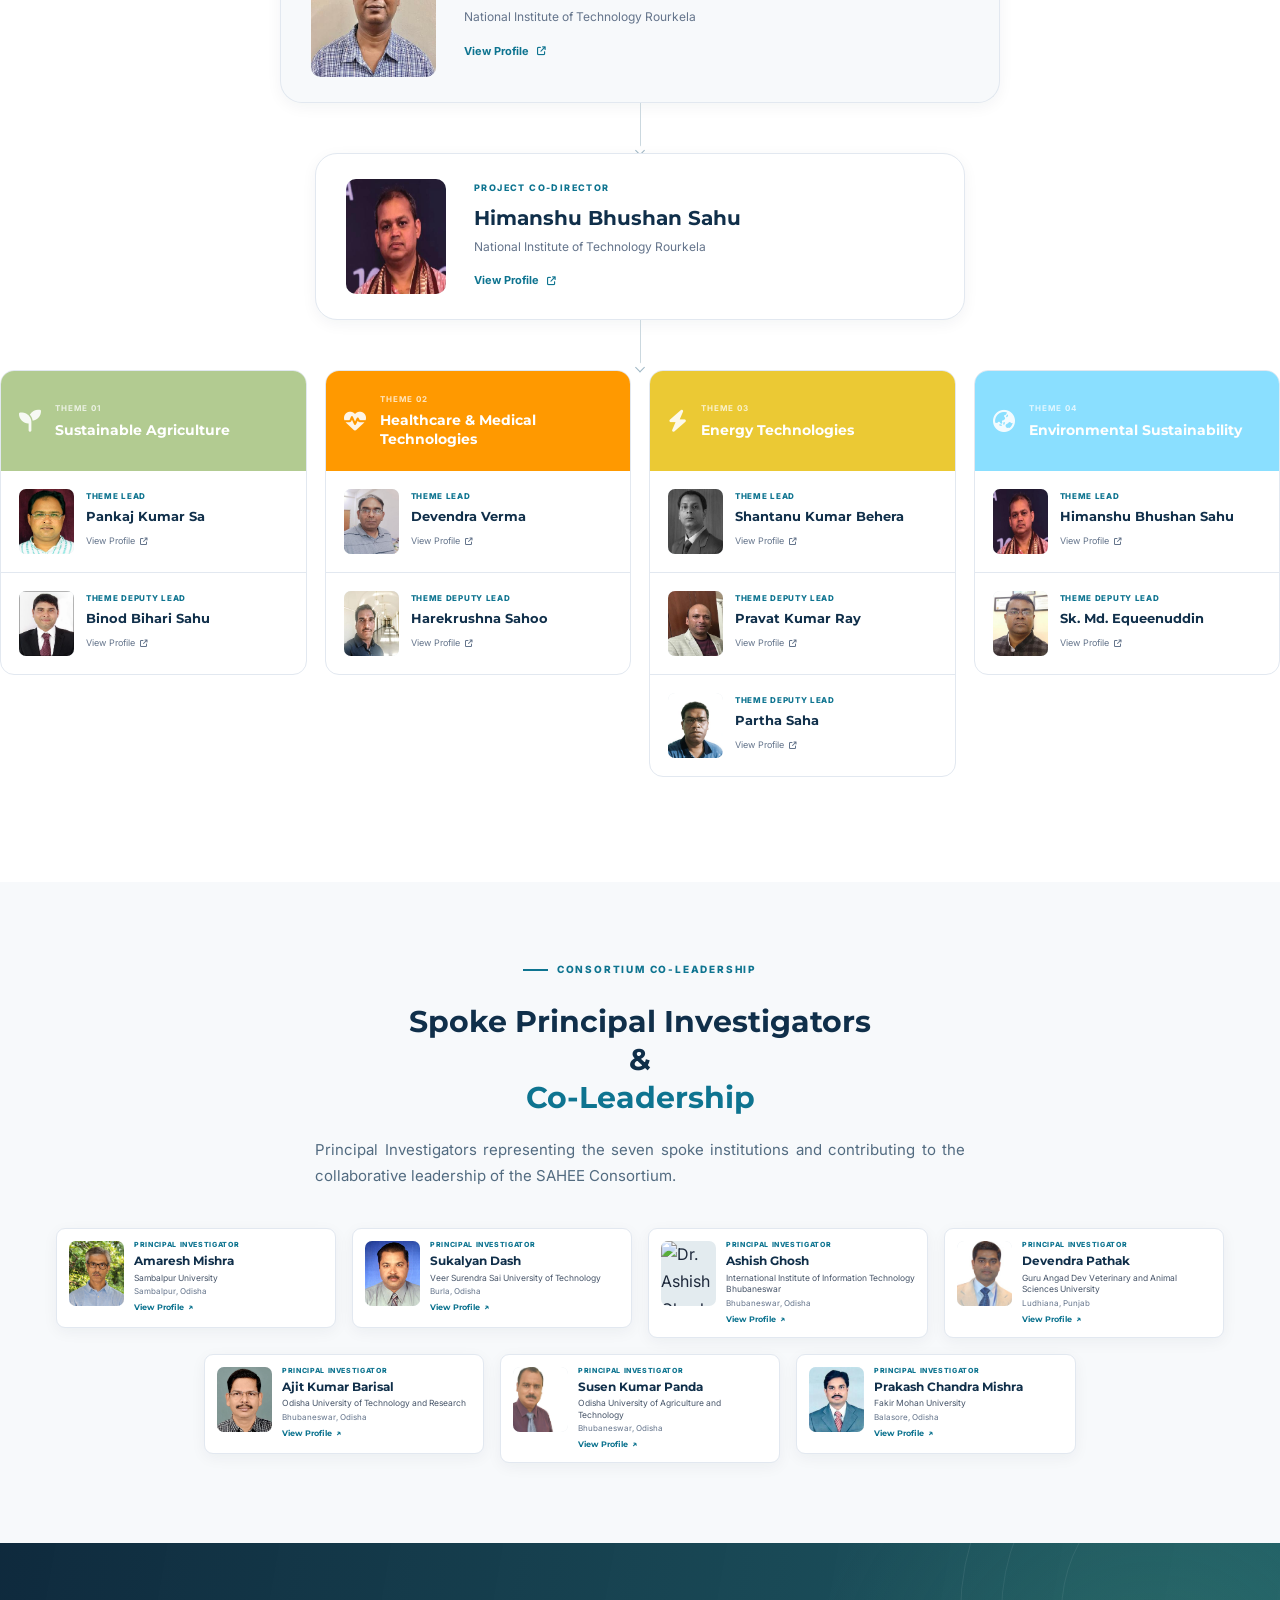
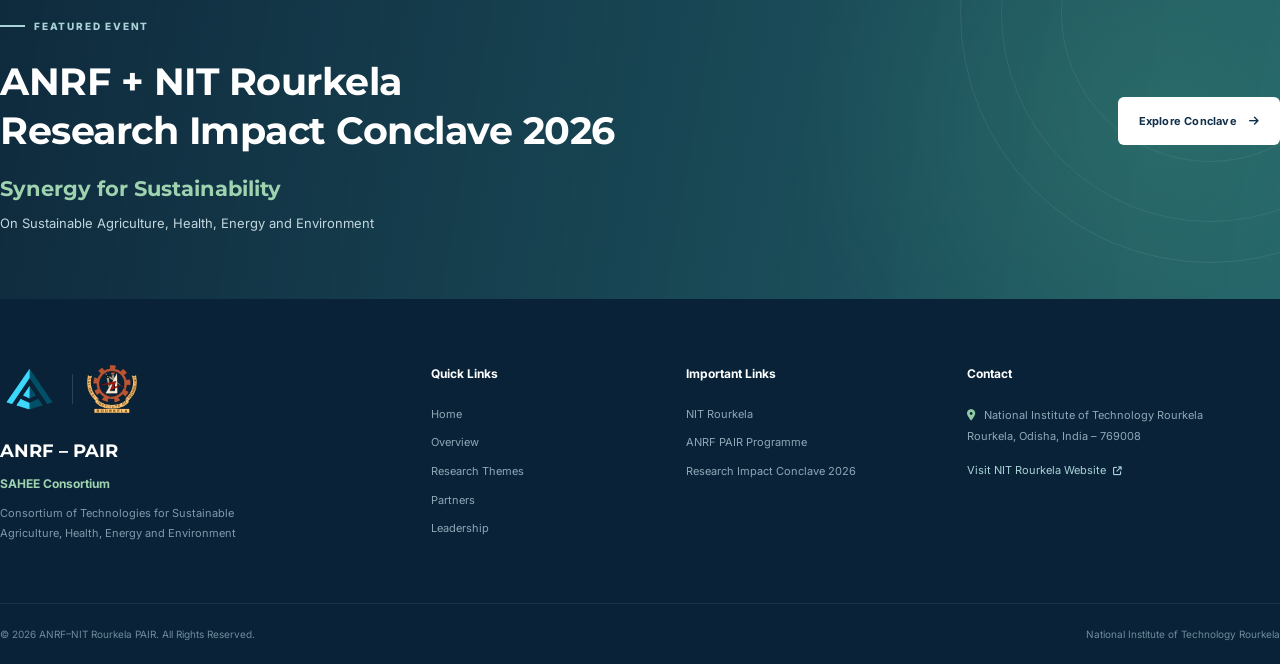
==== commit 2ec3addc: "conclave-site" ====
--- a/index.html
+++ b/index.html
@@ -551,9 +551,9 @@
                             </p>
 
                             <div class="theme-focus">
-                                <span>Water Management</span>
-                                <span>Air Quality Management</span>
-                                <span>Solid Waste Management</span>
+                                <span>Hybrid and Nano Adsorbents for Water Treatment</span>
+                                <span>AI and IoT enabled Air Quality Monitoring and Control</span>
+                                <span>Innovative Solid Waste Management</span>
                             </div>
 
                         </div>
--- a/css/style.css
+++ b/css/style.css
@@ -1,3703 +1,3707 @@
-/* =========================================================
-   ANRF–NIT ROURKELA PAIR WEBSITE
-   Main Stylesheet
-========================================================= */
-
-
-/* ================= ROOT VARIABLES ================= */
-
-:root {
-
-    --navy: #102f4a;
-    --navy-dark: #092238;
-    --navy-light: #194b70;
-
-    --teal: #0e7490;
-    --teal-dark: #0b6078;
-
-    --green: #3c8c63;
-    --green-light: #e8f4ed;
-
-    --gold: #c99535;
-    --gold-light: #f6edda;
-
-    --white: #ffffff;
-    --off-white: #f7f9fb;
-    --light-bg: #f1f5f8;
-
-    --text-dark: #1e293b;
-    --text: #475569;
-    --text-light: #64748b;
-
-    --border: #e2e8f0;
-
-    --shadow-sm: 0 4px 15px rgba(15, 35, 55, 0.05);
-    --shadow-md: 0 12px 35px rgba(15, 35, 55, 0.09);
-    --shadow-lg: 0 20px 55px rgba(15, 35, 55, 0.13);
-
-    --radius-sm: 8px;
-    --radius-md: 14px;
-    --radius-lg: 22px;
-
-    --transition: all 0.3s ease;
-
-}
-
-
-/* ================= RESET ================= */
-
-* {
-    margin: 0;
-    padding: 0;
-    box-sizing: border-box;
-}
-
-html {
-    scroll-behavior: smooth;
-    scroll-padding-top: 100px;
-    
-}
-
-body {
-    font-family: 'Inter', sans-serif;
-    color: var(--text-dark);
-    background: var(--white);
-    line-height: 1.7;
-    overflow-x: hidden;
-}
-
-img {
-    max-width: 100%;
-    display: block;
-}
-
-p {
-    text-align: justify;
-}
-
-a {
-    text-decoration: none;
-    color: inherit;
-}
-
-button {
-    font-family: inherit;
-}
-
-.container {
-    width: 100%;
-    max-width: 1400px;
-    margin-left: auto;
-    margin-right: auto;
-    box-sizing: border-box;
-}
-
-
-/* ================= HEADER ================= */
-
-.site-header {
-    position: sticky;
-    top: 0;
-    z-index: 1000;
-    background: var(--white);
-    box-shadow: 0 2px 15px rgba(0, 0, 0, 0.04);
-}
-
-.top-bar {
-    background: var(--navy-dark);
-    color: rgba(255, 255, 255, 0.75);
-    font-size: 11px;
-    letter-spacing: 0.3px;
-}
-
-.top-bar-inner {
-    padding-top: 4px;
-    min-height: 34px;
-    display: flex;
-    align-items: center;
-    justify-content: space-between;
-    gap: 20px;
-}
-
-.institution-label {
-    display: flex;
-    align-items: center;
-    gap: 8px;
-}
-
-.institution-label i {
-    color: #9ec5dc;
-}
-
-.top-links {
-    display: flex;
-    align-items: center;
-    gap: 12px;
-}
-
-.top-links a {
-    transition: var(--transition);
-}
-
-.top-links a:hover {
-    color: var(--white);
-}
-
-.main-header {
-    background: var(--white);
-    position: relative;
-    z-index: 1000;
-}
-
-.header-inner {
-    min-height: 82px;
-
-    display: flex;
-    align-items: center;
-    justify-content: space-between;
-
-    gap: px;
-}
-
-/* =========================
-   BRAND
-========================= */
-
-.brand {
-    display: flex;
-    align-items: center;
-    gap: 13px;
-
-    flex: 1 1 auto;
-    min-width: 0;
-
-    text-decoration: none;
-}
-
-.brand-logo {
-    object-fit: contain;
-    flex-shrink: 0;
-}
-
-.anrf-logo {
-    width: 64px;
-    height: 52px;
-}
-
-.nitr-logo {
-    width: 57px;
-    height: 57px;
-}
-
-.brand-divider {
-    width: 1px;
-    height: 38px;
-
-    flex-shrink: 0;
-
-    background: var(--border);
-}
-
-.brand-text {
-    display: flex;
-    flex-direction: column;
-
-    min-width: 0;
-
-    line-height: 1.1;
-}
-
-.brand-small {
-    color: var(--text-light);
-    font-size: 10px;
-    font-weight: 700;
-    letter-spacing: 1.3px;
-
-    white-space: nowrap;
-}
-
-.brand-title {
-    color: var(--navy);
-    font-family: 'Montserrat', sans-serif;
-    font-size: 25px;
-    font-weight: 800;
-    letter-spacing: 1px;
-
-    white-space: nowrap;
-}
-
-
-/* =========================
-   NAVIGATION
-========================= */
-
-.main-nav {
-    display: flex;
-    align-items: center;
-    justify-content: flex-end;
-
-    gap: 5px;
-
-    flex: 0 1 auto;
-}
-
-.nav-link {
-    color: var(--text);
-    font-size: 12px;
-    font-weight: 600;
-
-    padding: 10px 13px;
-
-    border-radius: 6px;
-
-    white-space: nowrap;
-
-    transition: var(--transition);
-}
-
-.nav-link:hover,
-.nav-link.active {
-    color: var(--navy);
-    background: #edf4f8;
-}
-
-.nav-conclave {
-    display: flex;
-    align-items: center;
-    justify-content: center;
-
-    gap: 8px;
-
-    margin-left: 8px;
-    padding: 11px 17px;
-
-    border-radius: 6px;
-
-    color: var(--white);
-    background: var(--navy);
-
-    font-size: 11px;
-    font-weight: 700;
-
-    white-space: nowrap;
-
-    transition: var(--transition);
-}
-
-.nav-conclave:hover {
-    background: var(--teal);
-    transform: translateY(-1px);
-}
-
-.nav-conclave i {
-    font-size: 10px;
-}
-
-
-/* =========================
-   MOBILE BUTTON
-========================= */
-
-.menu-toggle {
-    display: none;
-
-    align-items: center;
-    justify-content: center;
-
-    width: 42px;
-    height: 42px;
-
-    flex-shrink: 0;
-
-    border: none;
-    background: transparent;
-
-    color: var(--navy);
-    font-size: 24px;
-
-    cursor: pointer;
-}
-
-
-/* ================= HERO ================= */
-
-.hero-section {
-    min-height: 690px;
-    position: relative;
-    display: flex;
-    align-items: center;
-    background:
-        linear-gradient(90deg,
-            rgba(6, 27, 46, 0.97) 0%,
-            rgba(8, 39, 63, 0.88) 40%,
-            rgba(8, 39, 63, 0.45) 75%,
-            rgba(8, 39, 63, 0.60) 100%),
-        url('../assets/images/pair-hero.jpg') center / cover no-repeat;
-    overflow: hidden;
-}
-
-.hero-section::after {
-    content: "";
-    position: absolute;
-    inset: 0;
-    pointer-events: none;
-    background:
-        radial-gradient(circle at 85% 20%, rgba(63, 143, 91, 0.18), transparent 30%),
-        radial-gradient(circle at 75% 80%, rgba(14, 116, 144, 0.16), transparent 30%);
-}
-
-.hero-overlay {
-    position: absolute;
-    inset: 0;
-    background-image:
-        linear-gradient(rgba(255, 255, 255, 0.025) 1px, transparent 1px),
-        linear-gradient(90deg, rgba(255, 255, 255, 0.025) 1px, transparent 1px);
-    background-size: 60px 60px;
-    mask-image: linear-gradient(to right, black, transparent);
-}
-
-.hero-content {
-    position: relative;
-    z-index: 2;
-    padding: 100px 0 120px;
-    max-width: 850px;
-}
-
-.hero-badge {
-    display: flex;
-    align-items: flex-start;
-    gap: 12px;
-
-    max-width: 900px;
-
-    margin: 22px 0 20px;
-
-    color: #e8f2f0;
-
-    font-size: 18px;
-    line-height: 1.55;
-
-    font-weight: 600;
-
-    letter-spacing: 0.1px;
-}
-
-
-.badge-dot {
-    width: 10px;
-    height: 10px;
-
-    flex: 0 0 10px;
-
-    margin-top: 8px;
-
-    background: #9bcf6d;
-
-    border-radius: 50%;
-
-    box-shadow:
-        0 0 0 5px rgba(155, 207, 109, 0.15);
-}
-
-.hero-content h1 {
-    color: var(--white);
-    font-family: 'Montserrat', sans-serif;
-    font-size: clamp(40px, 5.5vw, 68px);
-    line-height: 1.12;
-    font-weight: 700;
-    letter-spacing: -2px;
-}
-
-.hero-content h1 span {
-    color: #86c9a1;
-}
-
-.hero-full-form {
-    color: #c8d8e3;
-    font-size: 14px;
-    line-height: 1.8;
-    max-width: 670px;
-    margin-top: 20px;
-}
-
-.hero-full-form strong {
-    color: var(--white);
-    font-weight: 600;
-}
-
-.hero-divider {
-    width: 55px;
-    height: 3px;
-    background: var(--gold);
-    margin: 28px 0 22px;
-}
-
-.hero-consortium-label {
-    color: #9db8c9;
-    font-size: 11px;
-    letter-spacing: 1.5px;
-    text-transform: uppercase;
-    font-weight: 700;
-}
-
-.hero-content h2 {
-    color: var(--white);
-    font-family: 'Montserrat', sans-serif;
-    font-size: clamp(28px, 3.5vw, 42px);
-    line-height: 1.2;
-    margin-top: 5px;
-}
-
-.hero-consortium-name {
-    max-width: 900px;
-
-    margin: 20px 0 18px;
-
-    color: #b8e09e;
-
-    font-size: 25px;
-    line-height: 1.45;
-
-    font-weight: 700;
-
-    letter-spacing: -0.2px;
-}
-
-.hero-description {
-    max-width: 850px;
-
-    margin: 0 0 28px;
-
-    color: #e0eceb;
-
-    font-size: 18px;
-    line-height: 1.7;
-
-    font-weight: 400;
-
-    letter-spacing: 0;
-}
-
-.hero-buttons {
-    display: flex;
-    flex-wrap: wrap;
-    gap: 12px;
-    margin-top: 32px;
-}
-
-.btn {
-    display: inline-flex;
-    align-items: center;
-    justify-content: center;
-    gap: 12px;
-    min-height: 48px;
-    padding: 13px 21px;
-    border-radius: 6px;
-    font-size: 11px;
-    font-weight: 700;
-    letter-spacing: 0.2px;
-    transition: var(--transition);
-}
-
-.btn i {
-    font-size: 11px;
-    transition: transform 0.3s ease;
-}
-
-.btn:hover i {
-    transform: translateX(3px);
-}
-
-.btn-primary {
-    color: var(--white);
-    background: var(--green);
-}
-
-.btn-primary:hover {
-    background: #4ca873;
-    transform: translateY(-2px);
-    box-shadow: 0 8px 20px rgba(60, 140, 99, 0.25);
-}
-
-.btn-outline {
-    color: var(--white);
-    border: 1px solid rgba(255, 255, 255, 0.4);
-    background: rgba(255, 255, 255, 0.04);
-}
-
-.btn-outline:hover {
-    background: rgba(255, 255, 255, 0.12);
-    border-color: var(--white);
-}
-
-.hero-scroll {
-    position: absolute;
-    z-index: 2;
-    bottom: 24px;
-    left: 50%;
-    transform: translateX(-50%);
-    display: flex;
-    flex-direction: column;
-    align-items: center;
-    gap: 4px;
-    color: rgba(255, 255, 255, 0.55);
-    font-size: 9px;
-    letter-spacing: 1px;
-    text-transform: uppercase;
-}
-
-.hero-scroll i {
-    font-size: 12px;
-    animation: scrollBounce 1.8s infinite;
-}
-
-@keyframes scrollBounce {
-    0%, 100% {
-        transform: translateY(0);
-    }
-
-    50% {
-        transform: translateY(5px);
-    }
-}
-
-
-/* ================= STATS ================= */
-
-.stats-section {
-    background: var(--white);
-    border-bottom: 1px solid var(--border);
-}
-
-.stats-grid {
-    display: grid;
-    grid-template-columns: repeat(4, 1fr);
-}
-
-.stat-item {
-    min-height: 110px;
-    display: flex;
-    align-items: center;
-    justify-content: center;
-    gap: 15px;
-    border-right: 1px solid var(--border);
-}
-
-.stat-item:last-child {
-    border-right: none;
-}
-
-.stat-icon {
-    width: 42px;
-    height: 42px;
-    display: grid;
-    place-items: center;
-    color: var(--teal);
-    background: #eaf5f7;
-    border-radius: 50%;
-    font-size: 16px;
-}
-
-.stat-item strong {
-    display: block;
-    color: var(--navy);
-    font-family: 'Montserrat', sans-serif;
-    font-size: 23px;
-    line-height: 1.1;
-}
-
-.stat-item span {
-    display: block;
-    color: var(--text-light);
-    font-size: 10px;
-    margin-top: 3px;
-}
-
-
-/* ================= GENERAL SECTION ================= */
-
-.section {
-    padding: 105px 0;
-}
-
-.section-heading {
-    max-width: 650px;
-    margin-bottom: 55px;
-}
-
-.section-heading.centered {
-    text-align: center;
-    margin-left: auto;
-    margin-right: auto;
-}
-
-.section-label {
-    display: inline-flex;
-    align-items: center;
-    gap: 9px;
-    color: var(--teal);
-    font-size: 10px;
-    font-weight: 800;
-    letter-spacing: 1.8px;
-    text-transform: uppercase;
-    margin-bottom: 17px;
-}
-
-.section-label > span {
-    width: 25px;
-    height: 2px;
-    background: var(--teal);
-}
-
-.section-heading h2 {
-    color: var(--navy);
-    font-family: 'Montserrat', sans-serif;
-    font-size: clamp(27px, 3vw, 39px);
-    line-height: 1.25;
-    letter-spacing: -0.8px;
-}
-
-.section-heading h2 span {
-    color: var(--teal);
-}
-
-.section-heading p {
-    color: var(--text);
-    font-size: 14px;
-    line-height: 1.8;
-    margin-top: 16px;
-}
-
-
-/* ================= OVERVIEW ================= */
-
-.overview-section {
-    background: var(--off-white);
-}
-
-.overview-grid {
-    display: grid;
-    grid-template-columns: minmax(0, 1.05fr) minmax(0, 0.95fr);
-    gap: 80px;
-    align-items: center;
-}
-
-.overview-content p {
-    color: var(--text);
-    font-size: 14px;
-    line-height: 1.95;
-    margin-bottom: 18px;
-}
-
-.overview-content strong {
-    color: var(--navy);
-    font-weight: 700;
-}
-
-.text-link {
-    display: inline-flex;
-    align-items: center;
-    gap: 12px;
-    color: var(--teal);
-    font-size: 12px;
-    font-weight: 800;
-    margin-top: 10px;
-    transition: var(--transition);
-}
-
-.text-link:hover {
-    gap: 17px;
-    color: var(--navy);
-}
-
-.text-link i {
-    font-size: 11px;
-}
-
-.overview-card {
-    position: relative;
-    background: var(--white);
-    border: 1px solid var(--border);
-    border-radius: var(--radius-lg);
-    padding: 28px;
-    box-shadow: var(--shadow-md);
-    overflow: hidden;
-}
-
-.overview-card::before {
-    content: "";
-    position: absolute;
-    width: 240px;
-    height: 240px;
-    border-radius: 50%;
-    background: #e8f4f3;
-    top: -100px;
-    right: -80px;
-}
-
-.overview-card-top {
-    position: relative;
-    z-index: 1;
-    display: flex;
-    justify-content: space-between;
-    align-items: center;
-}
-
-.card-eyebrow {
-    color: var(--text-light);
-    font-size: 9px;
-    font-weight: 800;
-    letter-spacing: 1.5px;
-}
-
-.overview-card-top i {
-    color: var(--teal);
-    font-size: 20px;
-}
-
-/* =========================================
-   HUB & SPOKE RESEARCH NETWORK
-   7 PARTNERS • SINGLE ORBIT • ROTATING
-========================================= */
-
-.overview-network {
-    height: 360px;
-    position: relative;
-    display: grid;
-    place-items: center;
-    overflow: visible;
-}
-
-
-/* =========================================
-   CENTRAL HUB — NIT ROURKELA
-========================================= */
-
-.network-center {
-    position: absolute;
-    z-index: 50;
-
-    width: 138px;
-    height: 138px;
-
-    display: flex;
-    flex-direction: column;
-    align-items: center;
-    justify-content: center;
-
-    text-align: center;
-
-    border-radius: 50%;
-
-    background: var(--white);
-
-    border: 3px solid var(--navy);
-
-    box-shadow:
-        0 0 0 10px rgba(16, 47, 74, 0.06),
-        0 0 0 20px rgba(16, 47, 74, 0.035),
-        0 12px 30px rgba(15, 35, 55, 0.12);
-}
-
-
-/* NIT LOGO */
-
-.hub-logo-main {
-    width: 64px;
-    height: 64px;
-
-    display: grid;
-    place-items: center;
-
-    margin-bottom: 5px;
-}
-
-.hub-logo-main img {
-    width: 100%;
-    height: 100%;
-    object-fit: contain;
-}
-
-
-/* NIT TEXT */
-
-.network-center strong {
-    color: var(--navy);
-
-    font-family: 'Montserrat', sans-serif;
-
-    font-size: 12px;
-    font-weight: 800;
-
-    line-height: 1.2;
-}
-
-.network-center span {
-    color: var(--text-light);
-
-    font-size: 8px;
-
-    margin-top: 3px;
-}
-
-
-/* =========================================
-   SINGLE ORBIT
-========================================= */
-
-.partner-orbit {
-    position: absolute;
-
-    width: 270px;
-    height: 270px;
-
-    top: 50%;
-    left: 50%;
-
-    transform: translate(-50%, -50%);
-
-    border: 1px dashed #c4dfe3;
-
-    border-radius: 50%;
-
-    z-index: 5;
-
-    /*
-       IMPORTANT:
-       The entire orbit rotates around
-       the fixed NIT Rourkela hub.
-    */
-    animation:
-        researchOrbit 22s linear infinite;
-}
-
-
-/* Remove any additional circles */
-
-.partner-orbit::before,
-.partner-orbit::after {
-    content: none !important;
-    display: none !important;
-}
-
-
-/* =========================================
-   PARTNER NODE
-========================================= */
-
-.partner-node {
-    position: absolute;
-
-    width: 58px;
-
-    display: flex;
-    flex-direction: column;
-    align-items: center;
-
-    text-align: center;
-
-    /*
-       Keeps the logo centered on its
-       orbital position.
-    */
-    transform: translate(-50%, -50%);
-
-    z-index: 20;
-
-    /*
-       Counter rotation:
-       the university logo + name remain
-       upright while the orbit moves.
-    */
-    animation:
-        counterRotate 22s linear infinite;
-}
-
-
-/* =========================================
-   PARTNER LOGO
-========================================= */
-
-.partner-logo {
-    width: 56px;
-    height: 56px;
-
-    display: grid;
-    place-items: center;
-
-    padding: 6px;
-
-    background: var(--white);
-
-    border: 2px solid #b7d2d8;
-
-    border-radius: 50%;
-
-    box-shadow:
-        0 5px 15px rgba(15, 35, 55, 0.10);
-}
-
-
-.partner-logo img {
-    width: 100%;
-    height: 100%;
-
-    object-fit: contain;
-}
-
-
-/* =========================================
-   UNIVERSITY NAME
-========================================= */
-
-.partner-node > span {
-    position: absolute;
-
-    width: 105px;
-
-    color: var(--text-light);
-
-    font-size: 7.5px;
-    font-weight: 700;
-
-    line-height: 1.25;
-
-    text-align: center;
-
-    white-space: normal;
-
-    z-index: 30;
-
-    pointer-events: none;
-}
-
-
-/* =========================================
-   7 POSITIONS AROUND ONE CIRCLE
-========================================= */
-
-/*
-        1
-        ●
-
-   7          2
-   ●          ●
-
-
-   6          3
-   ●          ●
-
-        5   4
-        ●   ●
-*/
-
-
-/* 1 — TOP */
-
-/* =========================================
-   EQUAL 7-WAY PARTNER SPACING
-========================================= */
-
-.node-1 {
-    top: 0%;
-    left: 50%;
-}
-
-.node-2 {
-    top: 18.83%;
-    left: 89.09%;
-}
-
-.node-3 {
-    top: 61.13%;
-    left: 98.75%;
-}
-
-.node-4 {
-    top: 95.05%;
-    left: 71.69%;
-}
-
-.node-5 {
-    top: 95.05%;
-    left: 28.31%;
-}
-
-.node-6 {
-    top: 61.13%;
-    left: 1.25%;
-}
-
-.node-7 {
-    top: 18.83%;
-    left: 10.91%;
-}
-
-
-/* =========================================
-   PARTNER LABEL POSITIONS
-========================================= */
-
-/* TOP */
-.node-1 > span {
-    width: 110px;
-    top: 61px;
-    left: 50%;
-    transform: translateX(-50%);
-}
-
-/* UPPER RIGHT */
-.node-2 > span {
-    width: 90px;
-    top: 59px;
-    left: 50%;
-    transform: translateX(-50%);
-}
-
-/* LOWER RIGHT */
-.node-3 > span {
-    width: 90px;
-    top: 59px;
-    left: 50%;
-    transform: translateX(-50%);
-}
-
-/* BOTTOM RIGHT */
-.node-4 > span {
-    width: 80px;
-    top: 60px;
-    left: 50%;
-    transform: translateX(-50%);
-}
-
-/* BOTTOM LEFT */
-.node-5 > span {
-    width: 80px;
-    top: 60px;
-    left: 50%;
-    transform: translateX(-50%);
-}
-
-/* LOWER LEFT */
-.node-6 > span {
-    width: 90px;
-    top: 59px;
-    left: 50%;
-    transform: translateX(-50%);
-}
-
-/* UPPER LEFT */
-.node-7 > span {
-    width: 90px;
-    top: 59px;
-    left: 50%;
-    transform: translateX(-50%);
-}
-
-
-/* =========================================
-   ORBIT ANIMATION
-========================================= */
-
-@keyframes researchOrbit {
-
-    from {
-        transform:
-            translate(-50%, -50%)
-            rotate(0deg);
-    }
-
-    to {
-        transform:
-            translate(-50%, -50%)
-            rotate(360deg);
-    }
-
-}
-
-
-/* =========================================
-   KEEP LOGOS + TEXT UPRIGHT
-========================================= */
-
-@keyframes counterRotate {
-
-    from {
-        transform:
-            translate(-50%, -50%)
-            rotate(0deg);
-    }
-
-    to {
-        transform:
-            translate(-50%, -50%)
-            rotate(-360deg);
-    }
-
-}
-
-
-/* =========================================
-   HOVER — PAUSE THE NETWORK
-========================================= */
-
-.overview-network:hover .partner-orbit,
-.overview-network:hover .partner-node {
-    animation-play-state: paused;
-}
-
-/* STATS ROW */
-.overview-card-bottom {
-    position: relative;
-    z-index: 40;
-    display: flex;
-    justify-content: space-between;
-    gap: 15px;
-    padding-top: 22px;
-    border-top: 1px solid var(--border);
-}
-
-.overview-card-bottom span {
-    color: var(--text-light);
-    font-size: 10px;
-    font-weight: 600;
-}
-
-.overview-card-bottom i {
-    color: var(--green);
-    margin-right: 5px;
-}
-
-
-/* ================= CONSORTIUM THEMES ================= */
-
-.consortium-section {
-    background: var(--white);
-}
-
-.theme-grid {
-    display: grid;
-    grid-template-columns: repeat(4, 1fr);
-    gap: 20px;
-}
-
-.theme-card {
-    border: 1px solid var(--border);
-    border-radius: var(--radius-md);
-    background: var(--white);
-    overflow: hidden;
-    transition: var(--transition);
-}
-
-.theme-card:hover {
-    transform: translateY(-7px);
-    box-shadow: var(--shadow-lg);
-}
-
-.theme-card-image {
-    height: 150px;
-    position: relative;
-    display: flex;
-    align-items: center;
-    justify-content: center;
-    overflow: hidden;
-}
-
-.theme-card-image::before,
-.theme-card-image::after {
-    content: "";
-    position: absolute;
-    border-radius: 50%;
-    border: 1px solid rgba(255, 255, 255, 0.2);
-}
-
-.theme-card-image::before {
-    width: 210px;
-    height: 210px;
-}
-
-.theme-card-image::after {
-    width: 140px;
-    height: 140px;
-}
-
-/* ================================
-   AGRICULTURE — GREEN
-================================ */
-
-.theme-card.agriculture .theme-card-image {
-    background: linear-gradient(
-        135deg,
-        #B2CB91,
-        #8FAF6F
-    );
-}
-
-
-/* ================================
-   HEALTH — ORANGE
-================================ */
-
-.theme-card.health .theme-card-image {
-    background: linear-gradient(
-        135deg,
-        #FF9900,
-        #E07800
-    );
-}
-
-
-/* ================================
-   ENERGY — YELLOW
-================================ */
-
-.theme-card.energy .theme-card-image {
-    background: linear-gradient(
-        135deg,
-        #ebc934
-    );
-}
-
-
-/* ================================
-   ENVIRONMENT — BLUE
-================================ */
-
-.theme-card.environment .theme-card-image {
-    background: linear-gradient(
-        135deg,
-        #8ADFFF,
-        #62BFD9
-    );
-}
-
-.theme-icon {
-    position: relative;
-    z-index: 1;
-    width: 62px;
-    height: 62px;
-    display: grid;
-    place-items: center;
-    border: 1px solid rgba(255, 255, 255, 0.45);
-    background: rgba(255, 255, 255, 0.12);
-    border-radius: 50%;
-    color: var(--white);
-    font-size: 25px;
-}
-
-.theme-number {
-    position: absolute;
-    right: 16px;
-    bottom: 12px;
-    color: rgba(255, 255, 255, 0.7);
-    font-family: 'Montserrat', sans-serif;
-    font-size: 12px;
-    font-weight: 700;
-}
-
-.theme-card-content {
-    padding: 25px 22px 24px;
-}
-
-.theme-tag {
-    color: var(--text-light);
-    font-size: 9px;
-    letter-spacing: 1.3px;
-    font-weight: 800;
-}
-
-.theme-card h3 {
-    color: var(--navy);
-    font-family: 'Montserrat', sans-serif;
-    font-size: 18px;
-    line-height: 1.35;
-    margin-top: 11px;
-}
-
-.theme-card p {
-    color: var(--text);
-    font-size: 12px;
-    line-height: 1.8;
-    margin-top: 13px;
-}
-
-.theme-focus {
-    display: flex;
-    flex-direction: column;
-    gap: 7px;
-    margin-top: 18px;
-    padding-top: 17px;
-    border-top: 1px solid var(--border);
-}
-
-.theme-focus span {
-    position: relative;
-    color: var(--text-light);
-    font-size: 10px;
-    padding-left: 14px;
-}
-
-.theme-focus span::before {
-    content: "";
-    position: absolute;
-    left: 0;
-    top: 8px;
-    width: 5px;
-    height: 5px;
-    border-radius: 50%;
-    background: var(--teal);
-}
-
-
-/* ================= PARTNERS ================= */
-
-.partners-section {
-    background: var(--off-white);
-}
-
-.hub-container {
-    position: relative;
-    display: flex;
-    justify-content: center;
-    margin-bottom: 50px;
-}
-
-.hub-card {
-    width: min(650px, 100%);
-    position: relative;
-    z-index: 2;
-    display: flex;
-    align-items: center;
-    gap: 25px;
-    padding: 25px 30px;
-    background: var(--white);
-    border: 1px solid #b7d2d8;
-    border-top: 4px solid var(--teal);
-    border-radius: var(--radius-md);
-    box-shadow: var(--shadow-md);
-}
-
-.hub-logo {
-    flex-shrink: 0;
-    width: 90px;
-    height: 90px;
-    display: grid;
-    place-items: center;
-    padding: 10px;
-    border: 1px solid var(--border);
-    border-radius: 12px;
-    background: var(--white);
-}
-
-.hub-logo img {
-    width: 100%;
-    height: 100%;
-    object-fit: contain;
-}
-
-.hub-info {
-    flex: 1;
-}
-
-.partner-role,
-.leadership-role {
-    display: block;
-    color: var(--teal);
-    font-size: 9px;
-    font-weight: 800;
-    letter-spacing: 1.4px;
-}
-
-.hub-info h3 {
-    color: var(--navy);
-    font-family: 'Montserrat', sans-serif;
-    font-size: 21px;
-    line-height: 1.35;
-    margin-top: 8px;
-}
-
-.hub-info p {
-    color: var(--text-light);
-    font-size: 12px;
-    margin-top: 5px;
-}
-
-.hub-badge {
-    flex-shrink: 0;
-    display: flex;
-    flex-direction: column;
-    align-items: center;
-    gap: 5px;
-    color: var(--teal);
-    font-size: 9px;
-    font-weight: 800;
-    letter-spacing: 1px;
-}
-
-.hub-badge i {
-    font-size: 22px;
-}
-
-.hub-line {
-    position: absolute;
-    top: 100%;
-    width: 1px;
-    height: 25px;
-    background: #b7d2d8;
-}
-
-.spokes-grid {
-    display: grid;
-    grid-template-columns: repeat(4, 1fr);
-    gap: 18px;
-}
-
-.partner-card {
-    position: relative;
-    min-height: 255px;
-    display: flex;
-    flex-direction: column;
-    align-items: flex-start;
-    padding: 24px 20px;
-    background: var(--white);
-    border: 1px solid var(--border);
-    border-radius: var(--radius-md);
-    transition: var(--transition);
-}
-
-.partner-card:hover {
-    transform: translateY(-5px);
-    border-color: #b7d2d8;
-    box-shadow: var(--shadow-md);
-}
-
-.partner-number {
-    position: absolute;
-    top: 18px;
-    right: 18px;
-    color: #b4c2cb;
-    font-family: 'Montserrat', sans-serif;
-    font-size: 11px;
-    font-weight: 800;
-}
-
-.partner-logo-placeholder {
-    width: 52px;
-    height: 52px;
-    display: grid;
-    place-items: center;
-    color: var(--teal);
-    background: #eaf5f7;
-    border-radius: 12px;
-    font-size: 21px;
-    margin-bottom: 20px;
-}
-
-.partner-card .partner-role {
-    font-size: 8px;
-}
-
-.partner-card h3 {
-    color: var(--navy);
-    font-family: 'Montserrat', sans-serif;
-    font-size: 15px;
-    line-height: 1.45;
-    margin-top: 9px;
-}
-
-.partner-card p {
-    color: var(--text-light);
-    font-size: 11px;
-    margin-top: auto;
-    padding-top: 15px;
-}
-
-
-/* ================= LEADERSHIP ================= */
-
-.leadership-section {
-    background: var(--white);
-}
-
-.director-card,
-.deputy-card {
-    width: min(720px, 100%);
-    margin: 0 auto;
-    display: flex;
-    align-items: center;
-    gap: 28px;
-    background: var(--off-white);
-    border: 1px solid var(--border);
-    border-radius: var(--radius-lg);
-    padding: 25px 30px;
-    box-shadow: var(--shadow-sm);
-}
-
-.director-card {
-    border-top: 4px solid var(--navy);
-}
-
-.director-photo,
-.deputy-photo {
-    flex-shrink: 0;
-    width: 125px;
-    height: 145px;
-    overflow: hidden;
-    border-radius: 10px;
-    background: #dbe5eb;
-}
-
-.director-photo img,
-.deputy-photo img {
-    width: 100%;
-    height: 100%;
-    object-fit: cover;
-    object-position: center top;
-}
-
-.director-info,
-.deputy-info {
-    flex: 1;
-}
-
-.director-info h3,
-.deputy-info h3 {
-    color: var(--navy);
-    font-family: 'Montserrat', sans-serif;
-    font-size: 24px;
-    line-height: 1.3;
-    margin-top: 9px;
-}
-
-.director-info p,
-.deputy-info p {
-    color: var(--text-light);
-    font-size: 12px;
-    margin-top: 6px;
-}
-
-.profile-link {
-    display: inline-flex;
-    align-items: center;
-    gap: 8px;
-    color: var(--teal);
-    font-size: 11px;
-    font-weight: 700;
-    margin-top: 14px;
-    transition: var(--transition);
-}
-
-.profile-link:hover {
-    color: var(--navy);
-}
-
-.profile-link i {
-    font-size: 9px;
-}
-
-.director-symbol {
-    width: 55px;
-    height: 55px;
-    display: grid;
-    place-items: center;
-    color: var(--navy);
-    background: #e6eef4;
-    border-radius: 50%;
-    font-size: 21px;
-}
-
-.deputy-card {
-    width: min(650px, 100%);
-    background: var(--white);
-}
-
-.deputy-photo {
-    width: 100px;
-    height: 115px;
-}
-
-.deputy-info h3 {
-    font-size: 20px;
-}
-
-.hierarchy-connector {
-    height: 50px;
-    width: 1px;
-    background: #cbd8df;
-    margin: 0 auto;
-    position: relative;
-}
-
-.hierarchy-connector span {
-    position: absolute;
-    bottom: -1px;
-    left: 50%;
-    width: 7px;
-    height: 7px;
-    border-right: 1px solid #9db6c4;
-    border-bottom: 1px solid #9db6c4;
-    transform: translateX(-50%) rotate(45deg);
-    background: var(--white);
-}
-
-.theme-leadership-grid {
-    display: grid;
-    grid-template-columns: repeat(4, 1fr);
-    gap: 18px;
-    align-items: start;
-}
-
-.leadership-theme-card {
-    border: 1px solid var(--border);
-    border-radius: var(--radius-md);
-    overflow: hidden;
-    background: var(--white);
-    transition: var(--transition);
-}
-
-.leadership-theme-card:hover {
-    box-shadow: var(--shadow-md);
-    transform: translateY(-4px);
-}
-
-.leadership-theme-header {
-    min-height: 100px;
-    display: flex;
-    align-items: center;
-    gap: 14px;
-    padding: 20px 18px;
-    color: var(--white);
-}
-
-.agriculture-header {
-    background: #B2CB91;
-}
-
-.health-header {
-    background: #FF9900;
-}
-
-.energy-header {
-    background: #ebc934;
-}
-
-.environment-header {
-    background: #8ADFFF;
-}
-
-.leadership-theme-header > i {
-    font-size: 22px;
-    opacity: 0.9;
-}
-
-.leadership-theme-header span {
-    display: block;
-    font-size: 8px;
-    letter-spacing: 1px;
-    opacity: 0.75;
-    font-weight: 700;
-}
-
-.leadership-theme-header h3 {
-    font-family: 'Montserrat', sans-serif;
-    font-size: 14px;
-    line-height: 1.35;
-    margin-top: 5px;
-}
-
-.leadership-person {
-    display: flex;
-    align-items: center;
-    gap: 12px;
-    padding: 18px;
-    border-bottom: 1px solid var(--border);
-}
-
-.leadership-person:last-child {
-    border-bottom: none;
-}
-
-.leadership-person img {
-    image-rendering: autohero-badge;
-    flex-shrink: 0;
-    width: 55px;
-    height: 65px;
-    border-radius: 7px;
-    object-fit: cover;
-    object-position: center top;
-    background: #e3ebef;
-}
-
-.person-role {
-    display: block;
-    color: var(--teal);
-    font-size: 8px;
-    font-weight: 800;
-    letter-spacing: 0.7px;
-    line-height: 1.4;
-}
-
-.leadership-person h4 {
-    color: var(--navy);
-    font-family: 'Montserrat', sans-serif;
-    font-size: 13px;
-    line-height: 1.4;
-    margin-top: 5px;
-}
-
-.leadership-person a {
-    display: inline-flex;
-    align-items: center;
-    gap: 5px;
-    color: var(--text-light);
-    font-size: 9px;
-    margin-top: 5px;
-    transition: var(--transition);
-}
-
-.leadership-person a:hover {
-    color: var(--teal);
-}
-
-.leadership-person a i {
-    font-size: 8px;
-}
-/* ==========================================
-   SPOKE PRINCIPAL INVESTIGATORS
-   COMPACT HORIZONTAL LEADERSHIP CARDS
-========================================== */
-
-.spoke-pi-section {
-    background: var(--off-white);
-    padding: 70px 0 80px;
-}
-
-.spoke-pi-section .section-heading {
-    max-width: 850px;
-    margin: 0 auto 40px;
-    text-align: center;
-}
-
-.spoke-pi-section .section-heading h2 {
-    text-align: center;
-    line-height: 1.2;
-}
-
-.spoke-pi-section .section-heading h2 span {
-    color: var(--teal);
-}
-
-
-/* GRID: FOUR CARDS + THREE CENTERED */
-
-.spoke-pi-grid {
-    display: flex;
-    flex-wrap: wrap;
-    justify-content: center;
-    align-items: flex-start;
-
-    gap: 16px;
-
-    width: 100%;
-    max-width: 1180px;
-
-    margin: 0 auto;
-}
-
-
-
-/* HORIZONTAL PROFILE CARD */
-
-.spoke-pi-card {
-    position: relative;
-
-    display: flex;
-    flex-direction: row;
-    align-items: flex-start;
-
-    /* FIXED COMPACT WIDTH */
-    flex: 0 0 280px;
-
-    width: 280px;
-    min-height: 100px;
-
-    padding: 12px;
-
-    gap: 10px;
-
-    background: var(--white);
-
-    border: 1px solid var(--border);
-    border-radius: 9px;
-
-    overflow: hidden;
-
-    box-shadow: var(--shadow-sm);
-
-    transition:
-        transform 0.25s ease,
-        box-shadow 0.25s ease,
-        border-color 0.25s ease;
-}
-
-.spoke-pi-card::before {
-    display: none !important;
-}
-
-.spoke-pi-card:hover {
-    transform: translateY(-3px);
-    box-shadow: 0 7px 22px rgba(20, 48, 70, 0.09);
-}
-
-
-/* RESET ALL PREVIOUS GRID POSITIONS */
-
-.spoke-pi-card:nth-child(n) {
-    grid-column: auto !important;
-}
-
-
-/* SMALL PORTRAIT — SAME AS THEME LEAD */
-
-.spoke-pi-photo {
-    flex: 0 0 55px;
-
-    width: 55px;
-    height: 65px;
-
-    margin: 0;
-    padding: 0;
-
-    overflow: hidden;
-
-    background: #e3ebef;
-
-    border: none;
-    border-radius: 7px;
-}
-
-.spoke-pi-photo img {
-    display: block;
-
-    width: 55px;
-    height: 65px;
-
-    margin: 0;
-    padding: 0;
-
-    object-fit: cover;
-    object-position: center top;
-
-    border: none;
-    outline: none;
-    box-shadow: none;
-
-    transition: transform 0.3s ease;
-}
-
-.spoke-pi-card:hover .spoke-pi-photo img {
-    transform: scale(1.03);
-}
-
-
-/* SPECIAL PHOTO POSITIONING */
-
-.spoke-pi-card:nth-child(3) .spoke-pi-photo img {
-    object-position: center 30%;
-}
-
-
-/* TEXT AREA */
-
-.spoke-pi-info {
-    flex: 1;
-
-    min-width: 0;
-
-    padding: 0;
-    margin: 0;
-
-    display: flex;
-    flex-direction: column;
-    align-items: flex-start;
-}
-
-
-/* =========================================================
-   ROLE
-   ========================================================= */
-
-.spoke-pi-info .leadership-role {
-    display: block;
-
-    color: var(--teal);
-
-    font-size: 7px;
-    font-weight: 800;
-
-    letter-spacing: 0.65px;
-    line-height: 1.25;
-
-    margin: 0 0 3px;
-}
-
-
-/* =========================================================
-   NAME
-   ========================================================= */
-
-.spoke-pi-info h3 {
-    color: var(--navy);
-
-    font-family: 'Montserrat', sans-serif;
-
-    font-size: 12px;
-    font-weight: 700;
-
-    line-height: 1.3;
-
-    margin: 0;
-}
-
-
-/* INSTITUTION */
-
-.spoke-pi-institution {
-    color: var(--text);
-
-    font-size: 8.5px;
-    line-height: 1.35;
-
-    margin: 4px 0 0;
-
-    text-align: left;
-}
-
-
-/* =========================================================
-   LOCATION
-   ========================================================= */
-
-.spoke-pi-location {
-    color: var(--text-light);
-
-    font-size: 8px;
-    line-height: 1.3;
-
-    margin: 2px 0 0;
-
-    text-align: left;
-}
-
-
-/* =========================================================
-   FACULTY PROFILE
-   ========================================================= */
-
-.faculty-profile-link {
-    display: inline-flex;
-    align-items: center;
-
-    gap: 4px;
-
-    width: fit-content;
-
-    margin-top: 6px;
-
-    color: var(--teal);
-
-    font-family: 'Montserrat', sans-serif;
-
-    font-size: 7.5px;
-    font-weight: 700;
-
-    line-height: 1.2;
-
-    text-decoration: none;
-}
-
-.faculty-profile-link span {
-    font-size: 9px;
-}
-
-
-/* HIDE DECORATIVE CARD NUMBERS */
-
-.spoke-pi-number {
-    display: none;
-}
-.spoke-pi-card:hover {
-    transform: translateY(-3px);
-
-    border-color: #cbdbe2;
-
-    box-shadow: var(--shadow-md);
-}
-
-/* ==========================================
-   TABLET — TWO CARDS PER ROW
-========================================== */
-@media (max-width: 1000px) {
-
-    .spoke-pi-grid {
-        max-width: 620px;
-        gap: 14px;
-    }
-
-    .spoke-pi-card {
-        flex: 0 0 290px;
-        width: 290px;
-    }
-}
-
-
-
-/* ==========================================
-   MOBILE — SINGLE COLUMN
-========================================== */
-
-@media (max-width: 600px) {
-
-    .spoke-pi-section {
-        padding: 55px 0 65px;
-    }
-
-    .spoke-pi-grid {
-        width: 100%;
-        max-width: 340px;
-
-        gap: 12px;
-    }
-
-    .spoke-pi-card {
-        flex: 1 1 100%;
-
-        width: 100%;
-        max-width: 340px;
-
-        min-height: 90px;
-    }
-
-    .spoke-pi-photo {
-        flex-basis: 55px;
-        width: 55px;
-        height: 65px;
-    }
-
-    .spoke-pi-info h3 {
-        font-size: 13px;
-    }
-
-    .spoke-pi-institution {
-        font-size: 10px;
-    }
-}
-/* ================= CONCLAVE ================= */
-
-.conclave-section {
-    position: relative;
-    overflow: hidden;
-    background:
-        linear-gradient(100deg, rgba(7, 35, 55, 0.97), rgba(14, 82, 91, 0.92)),
-        url('../assets/images/pair-hero.jpg') center / cover no-repeat;
-}
-
-.conclave-section::before {
-    content: "";
-    position: absolute;
-    inset: 0;
-    background:
-        radial-gradient(circle at 90% 50%, rgba(83, 166, 125, 0.22), transparent 30%),
-        linear-gradient(90deg, transparent 49.5%, rgba(255, 255, 255, 0.025) 50%, transparent 50.5%);
-    background-size: auto, 80px 80px;
-}
-
-.conclave-pattern {
-    position: absolute;
-    width: 500px;
-    height: 500px;
-    right: -180px;
-    top: -180px;
-    border: 1px solid rgba(255, 255, 255, 0.08);
-    border-radius: 50%;
-}
-
-.conclave-pattern::before,
-.conclave-pattern::after {
-    content: "";
-    position: absolute;
-    inset: 40px;
-    border: 1px solid rgba(255, 255, 255, 0.07);
-    border-radius: 50%;
-}
-
-.conclave-pattern::after {
-    inset: 100px;
-}
-
-.conclave-content {
-    position: relative;
-    z-index: 1;
-    min-height: 330px;
-    display: flex;
-    align-items: center;
-    justify-content: space-between;
-    gap: 40px;
-    padding: 65px 0;
-}
-
-.light-label {
-    color: #a9d4d7;
-}
-
-.light-label > span {
-    background: #a9d4d7;
-}
-
-.conclave-text h2 {
-    color: var(--white);
-    font-family: 'Montserrat', sans-serif;
-    font-size: clamp(24px, 3vw, 38px);
-    line-height: 1.3;
-    letter-spacing: -0.5px;
-    margin-top: 5px;
-}
-
-.conclave-text h3 {
-    color: #9ed3b0;
-    font-family: 'Montserrat', sans-serif;
-    font-size: 21px;
-    margin-top: 15px;
-}
-
-.conclave-text p {
-    color: #c2d6df;
-    font-size: 13px;
-    margin-top: 6px;
-}
-
-.btn-light {
-    flex-shrink: 0;
-    color: var(--navy);
-    background: var(--white);
-}
-
-.btn-light:hover {
-    background: #e1f2e7;
-    transform: translateY(-3px);
-}
-
-
-/* ================= FOOTER ================= */
-
-.site-footer {
-    background: var(--navy-dark);
-    color: #a9becb;
-}
-
-.footer-main {
-    display: grid;
-    grid-template-columns: 1.5fr 0.8fr 0.9fr 1.25fr;
-    gap: 55px;
-    padding: 65px 0 55px;
-}
-
-.footer-logos {
-    display: flex;
-    align-items: center;
-    gap: 14px;
-    margin-bottom: 22px;
-}
-
-.footer-logos img {
-    width: 58px;
-    height: 48px;
-    object-fit: contain;
-}
-
-.footer-logos img:last-child {
-    width: 50px;
-    height: 50px;
-}
-
-.footer-logo-divider {
-    width: 1px;
-    height: 30px;
-    background: rgba(255, 255, 255, 0.15);
-}
-
-.footer-brand h3 {
-    color: var(--white);
-    font-family: 'Montserrat', sans-serif;
-    font-size: 18px;
-}
-
-.footer-brand p {
-    color: #9ed3b0;
-    font-size: 12px;
-    font-weight: 700;
-    margin-top: 7px;
-}
-
-.footer-brand > span {
-    display: block;
-    color: #7f9aaa;
-    font-size: 11px;
-    line-height: 1.8;
-    max-width: 270px;
-    margin-top: 10px;
-}
-
-.footer-column {
-    display: flex;
-    flex-direction: column;
-    align-items: flex-start;
-}
-
-.footer-column h4 {
-    color: var(--white);
-    font-size: 12px;
-    font-weight: 700;
-    margin-bottom: 20px;
-}
-
-.footer-column a {
-    color: #8ea8b7;
-    font-size: 11px;
-    margin-bottom: 10px;
-    transition: var(--transition);
-}
-
-.footer-column a:hover {
-    color: var(--white);
-    transform: translateX(3px);
-}
-
-.footer-contact p {
-    color: #8ea8b7;
-    font-size: 11px;
-    line-height: 1.9;
-}
-
-.footer-contact p i {
-    color: #8fcaa4;
-    margin-right: 6px;
-}
-
-.footer-contact > a {
-    display: inline-flex;
-    align-items: center;
-    gap: 7px;
-    color: #a9d4d7;
-    margin-top: 15px;
-}
-
-.footer-contact > a i {
-    font-size: 9px;
-}
-
-.footer-bottom {
-    border-top: 1px solid rgba(255, 255, 255, 0.08);
-}
-
-.footer-bottom-inner {
-    min-height: 60px;
-    display: flex;
-    align-items: center;
-    justify-content: space-between;
-    gap: 20px;
-}
-
-.footer-bottom p {
-    color: #6f8b9b;
-    font-size: 10px;
-}
-
-
-/* ================= BACK TO TOP ================= */
-
-.back-to-top {
-    position: fixed;
-    right: 25px;
-    bottom: 25px;
-    z-index: 900;
-    width: 42px;
-    height: 42px;
-    display: grid;
-    place-items: center;
-    color: var(--white);
-    background: var(--teal);
-    border: none;
-    border-radius: 7px;
-    cursor: pointer;
-    opacity: 0;
-    visibility: hidden;
-    transform: translateY(10px);
-    transition: var(--transition);
-    box-shadow: var(--shadow-md);
-}
-
-.back-to-top.visible {
-    opacity: 1;
-    visibility: visible;
-    transform: translateY(0);
-}
-
-.back-to-top:hover {
-    background: var(--navy);
-}
-
-
-/* ================= SCROLL REVEAL ================= */
-
-.reveal {
-    opacity: 0;
-    transform: translateY(25px);
-    transition: opacity 0.7s ease, transform 0.7s ease;
-}
-
-.reveal.active {
-    opacity: 1;
-    transform: translateY(0);
-}
-
-
-/* ================= RESPONSIVE ================= */
-
-
-/* Large Tablets / Small Desktops */
-
-@media (max-width: 1100px) {
-
-    .container {
-        width: min(100% - 40px, 1000px);
-    }
-
-    .main-nav {
-        gap: 0;
-    }
-
-    .nav-link {
-        padding: 10px 9px;
-        font-size: 11px;
-    }
-
-    .theme-grid,
-    .theme-leadership-grid {
-        grid-template-columns: repeat(2, 1fr);
-    }
-
-    .spokes-grid {
-        grid-template-columns: repeat(3, 1fr);
-    }
-
-    .overview-grid {
-        gap: 40px;
-    }
-
-    .footer-main {
-        gap: 30px;
-    }
-
-}
-
-
-/* Tablets */
-
-@media (max-width: 850px) {
-
-    .menu-toggle {
-        display: flex;
-        position: relative;
-        z-index: 1001;
-    }
-
-
-    .brand-small {
-        font-size: 8px;
-        letter-spacing: 0.8px;
-    }
-
-    .brand-title {
-        font-size: 18px;
-        letter-spacing: 0.4px;
-    }
-
-
-    .main-nav {
-        position: absolute;
-
-        top: 100%;
-        left: 0;
-        right: 0;
-
-        width: 100%;
-
-        display: flex;
-        flex-direction: column;
-        align-items: stretch;
-
-        gap: 3px;
-
-        padding: 12px 20px 20px;
-
-        background: var(--white);
-
-        border-top: 1px solid var(--border);
-
-        box-shadow: 0 15px 25px rgba(0, 0, 0, 0.08);
-
-        transform: translateY(-15px);
-
-        opacity: 0;
-        visibility: hidden;
-        pointer-events: none;
-
-        transition:
-            opacity 0.25s ease,
-            transform 0.25s ease,
-            visibility 0.25s ease;
-    }
-
-    .main-nav.open {
-        transform: translateY(0);
-
-        opacity: 1;
-        visibility: visible;
-        pointer-events: auto;
-    }
-
-    .nav-link {
-        width: 100%;
-
-        padding: 13px 12px;
-
-        border-radius: 5px;
-
-        text-align: left;
-    }
-
-    .nav-conclave {
-        width: 100%;
-
-        justify-content: center;
-
-        margin: 10px 0 0;
-    }
-
-    .overview-grid {
-        grid-template-columns: 1fr;
-        gap: 50px;
-    }
-}
-
-
-/* Mobile */
-
-@media (max-width: 600px) {
-
-    .container {
-        width: calc(100% - 30px);
-    }
-
-    .overview-grid {
-        grid-template-columns: 1fr;
-        gap: 35px;
-    }
-
-    .top-bar-inner {
-        min-height: 30px;
-    }
-
-    .institution-label {
-        font-size: 9px;
-    }
-
-    .header-inner {
-        min-height: 70px;
-    }
-
-    .brand {
-        gap: 9px;
-    }
-
-    .anrf-logo {
-        width: 48px;
-        height: 40px;
-    }
-
-    .nitr-logo {
-        width: 43px;
-        height: 43px;
-    }
-
-    .brand-divider {
-        height: 30px;
-    }
-
-    .brand-small {
-        font-size: 7px;
-        letter-spacing: 0.5px;
-    }
-
-    .brand-title {
-        font-size: 16px;
-        letter-spacing: 0.2px;
-    }
-
-    .hero-section {
-        min-height: auto;
-    }
-
-    .hero-content {
-        padding: 75px 0 100px;
-    }
-
-    .hero-content h1 {
-        font-size: 39px;
-        letter-spacing: -1.5px;
-    }
-
-    .hero-full-form {
-        font-size: 12px;
-    }
-
-    .hero-content h2 {
-        font-size: 29px;
-    }
-
-    .hero-consortium-name,
-    .hero-description {
-        font-size: 12px;
-    }
-
-    .hero-buttons {
-        flex-direction: column;
-        align-items: stretch;
-    }
-
-    .btn {
-        width: 100%;
-        font-size: 10px;
-    }
-
-    .hero-scroll {
-        display: none;
-    }
-
-    .stats-grid {
-        grid-template-columns: repeat(2, 1fr);
-    }
-
-    .stat-item {
-        min-height: 90px;
-        justify-content: flex-start;
-        padding: 15px;
-        gap: 10px;
-        border-bottom: 1px solid var(--border);
-    }
-
-    .stat-item:nth-child(2) {
-        border-right: none;
-    }
-
-    .stat-item:nth-child(3),
-    .stat-item:nth-child(4) {
-        border-bottom: none;
-    }
-
-    .stat-item strong {
-        font-size: 20px;
-    }
-
-    .stat-item span {
-        font-size: 9px;
-    }
-
-    .stat-icon {
-        width: 35px;
-        height: 35px;
-        font-size: 13px;
-    }
-
-    .section {
-        padding: 70px 0;
-    }
-
-    .section-heading {
-        margin-bottom: 35px;
-    }
-
-    .section-heading h2 {
-        font-size: 27px;
-    }
-
-    .section-heading p {
-        font-size: 12px;
-    }
-
-    .overview-content p {
-        font-size: 13px;
-    }
-
-    .overview-card {
-        padding: 18px;
-    }
-
-    /* =========================================
-       MOBILE RESEARCH NETWORK
-    ========================================= */
-
-    .overview-network {
-        height: 285px;
-        overflow: visible;
-    }
-
-    .network-center {
-        width: 112px;
-        height: 112px;
-    }
-
-    .hub-logo-main {
-        width: 52px;
-        height: 52px;
-        margin-bottom: 4px;
-    }
-
-    .network-center strong {
-        font-size: 10px;
-    }
-
-    .network-center span {
-        font-size: 7px;
-    }
-
-    .partner-orbit {
-        width: 270px;
-        height: 270px;
-        animation-duration: 18s;
-    }
-
-    .partner-node {
-        width: 48px;
-        animation-duration: 18s;
-    }
-
-    .partner-logo {
-        width: 45px;
-        height: 45px;
-        padding: 5px;
-    }
-
-    .partner-node > span {
-        width: 90px;
-        font-size: 6px;
-    }
-
-    .node-1 > span {
-        bottom: 50px;
-    }
-
-    .node-2 > span,
-    .node-3 > span,
-    .node-6 > span,
-    .node-7 > span {
-        top: 48px;
-    }
-
-    .node-4 > span,
-    .node-5 > span {
-        top: 48px;
-    }
-
-    .overview-card-bottom {
-        flex-direction: column;
-        gap: 8px;
-    }
-
-    .theme-grid,
-    .theme-leadership-grid,
-    .spokes-grid {
-        grid-template-columns: 1fr;
-    }
-
-    .theme-card-image {
-        height: 135px;
-    }
-
-    .theme-card h3 {
-        font-size: 18px;
-    }
-
-    .hub-card {
-        flex-direction: column;
-        text-align: center;
-        padding: 25px 20px;
-        gap: 15px;
-    }
-
-    .hub-info h3 {
-        font-size: 18px;
-    }
-
-    .hub-badge {
-        flex-direction: row;
-    }
-
-    .partner-card {
-        min-height: auto;
-    }
-
-    .director-card,
-    .deputy-card {
-        flex-direction: column;
-        text-align: center;
-        padding: 25px 20px;
-    }
-
-    .director-photo {
-        width: 130px;
-        height: 150px;
-    }
-
-    .deputy-photo {
-        width: 115px;
-        height: 130px;
-    }
-
-    .director-info h3 {
-        font-size: 21px;
-    }
-
-    .deputy-info h3 {
-        font-size: 19px;
-    }
-
-    .director-symbol {
-        display: none;
-    }
-
-    .leadership-theme-header {
-        min-height: 85px;
-    }
-
-    .conclave-content {
-        flex-direction: column;
-        align-items: flex-start;
-        padding: 55px 0;
-        gap: 30px;
-    }
-
-    .conclave-text h2 {
-        font-size: 26px;
-    }
-
-    .conclave-text h3 {
-        font-size: 19px;
-    }
-
-    .btn-light {
-        width: auto;
-    }
-
-    .footer-main {
-        grid-template-columns: 1fr;
-        gap: 35px;
-        padding: 50px 0 40px;
-    }
-
-    .footer-bottom-inner {
-        flex-direction: column;
-        align-items: flex-start;
-        justify-content: center;
-        padding: 18px 0;
-        gap: 5px;
-    }
-
-    .footer-bottom p {
-        font-size: 9px;
-    }
-
-    .back-to-top {
-        right: 15px;
-        bottom: 15px;
-        width: 38px;
-        height: 38px;
-    }
-
-}
-
-
-/* Very Small Devices */
-
-@media (max-width: 380px) {
-
-    .brand-small {
-        font-size: 6px;
-        letter-spacing: 0.3px;
-    }
-
-    .brand-title {
-        font-size: 14px;
-        letter-spacing: 0;
-    }
-
-    .hero-content h1 {
-        font-size: 34px;
-    }
-
-    .hero-content h2 {
-        font-size: 26px;
-    }
-
-    .stat-item {
-        padding: 12px 8px;
-    }
-
-    .stat-item span {
-        font-size: 8px;
-    }
-
-}
-
-/* =========================================
-   HUB AND SPOKES NETWORK SECTION
-========================================= */
-
-.network-section {
-    width: 100%;
-    padding: 90px 5% 110px;
-    background: #f7f9fb;
-    overflow: hidden;
-}
-
-
-/* SECTION HEADING */
-
-.section-heading {
-    max-width: 900px;
-    margin: 0 auto 50px;
-    text-align: center;
-}
-
-.section-eyebrow {
-    position: relative;
-    display: inline-block;
-    padding-left: 28px;
-    margin-bottom: 18px;
-
-    color: #087b9b;
-    font-size: 11px;
-    font-weight: 800;
-    letter-spacing: 2.5px;
-    text-transform: uppercase;
-}
-
-.section-eyebrow::before {
-    content: "";
-    position: absolute;
-    left: 0;
-    top: 50%;
-    width: 20px;
-    height: 2px;
-    background: #087b9b;
-    transform: translateY(-50%);
-}
-
-.section-heading h2 {
-    margin: 0;
-    color: #102f50;
-    font-size: clamp(32px, 4vw, 48px);
-    font-weight: 800;
-    line-height: 1.15;
-    letter-spacing: -1.5px;
-}
-
-.section-heading h2 span {
-    color: #217e9e;
-}
-
-.section-heading p {
-    max-width: 650px;
-    margin: 20px auto 0;
-    color: #526b80;
-    font-size: 15px;
-    line-height: 1.7;
-}
-
-
-/* =========================================
-   HUB CARD
-========================================= */
-
-.hub-wrapper {
-    display: flex;
-    justify-content: center;
-    width: 100%;
-}
-
-.hub-card {
-    position: relative;
-    display: flex;
-    align-items: center;
-    gap: 22px;
-
-    width: min(100%, 560px);
-    min-height: 140px;
-    padding: 26px 28px;
-
-    background: #ffffff;
-    border: 1px solid #bdd9e2;
-    border-top: 3px solid #147f9e;
-    border-radius: 14px;
-
-    box-shadow: 0 15px 35px rgba(18, 54, 78, 0.08);
-}
-
-
-/* LOGO CONTAINER */
-
-.institution-logo {
-    flex: 0 0 64px;
-    width: 64px;
-    height: 64px;
-
-    display: flex;
-    align-items: center;
-    justify-content: center;
-
-    padding: 8px;
-    background: #ffffff;
-    border: 1px solid #e0e9ef;
-    border-radius: 12px;
-    overflow: hidden;
-}
-
-.institution-logo img {
-    display: block;
-    width: 100%;
-    height: 100%;
-    object-fit: contain;
-}
-
-.hub-logo {
-    flex-basis: 74px;
-    width: 74px;
-    height: 74px;
-    padding: 9px;
-}
-
-
-/* INSTITUTION TEXT */
-
-.institution-content {
-    min-width: 0;
-    flex: 1;
-}
-
-.institution-label {
-    display: block;
-    margin-bottom: 10px;
-
-    color: #087b9b;
-    font-size: 9px;
-    font-weight: 800;
-    letter-spacing: 1.8px;
-    text-transform: uppercase;
-}
-
-.institution-content h3 {
-    margin: 0;
-    color: #102f50;
-    font-size: 21px;
-    font-weight: 800;
-    line-height: 1.25;
-}
-
-.institution-content p {
-    margin: 8px 0 0;
-    color: #718497;
-    font-size: 12px;
-}
-
-
-/* HUB ICON */
-
-.hub-symbol {
-    flex: 0 0 40px;
-    display: flex;
-    flex-direction: column;
-    align-items: center;
-    gap: 5px;
-    color: #087b9b;
-}
-
-.building-icon {
-    font-size: 25px;
-    line-height: 1;
-}
-
-.hub-symbol small {
-    font-size: 8px;
-    font-weight: 800;
-    letter-spacing: 1.5px;
-}
-
-
-/* =========================================
-   CONNECTOR
-========================================= */
-
-.network-connector {
-    width: 1px;
-    height: 42px;
-    margin: 0 auto;
-
-    background: #a9cbd5;
-}
-
-
-/* =========================================
-   SPOKES GRID
-========================================= */
-
-.spokes-grid {
-    display: grid;
-    grid-template-columns: repeat(4, minmax(0, 1fr));
-    justify-content: center;
-    gap: 16px;
-
-    width: min(100%, 1020px);
-    margin: 0 auto;
-}
-
-
-/*
-   Each card has a fixed minimum height.
-   This helps maintain a consistent grid even
-   when institution names have different lengths.
-*/
-
-.spoke-card {
-    position: relative;
-    display: flex;
-    flex-direction: column;
-
-    min-height: 250px;
-    padding: 22px 18px 20px;
-
-    background: #ffffff;
-    border: 1px solid #dce6ed;
-    border-radius: 13px;
-
-    transition:
-        transform 0.25s ease,
-        box-shadow 0.25s ease,
-        border-color 0.25s ease;
-}
-
-.spoke-card:hover {
-    transform: translateY(-5px);
-    border-color: #9ccbd8;
-    box-shadow: 0 14px 30px rgba(18, 54, 78, 0.09);
-}
-
-
-/* NUMBER */
-
-.spoke-number {
-    position: absolute;
-    top: 17px;
-    right: 16px;
-
-    color: #a5b7c4;
-    font-size: 10px;
-    font-weight: 800;
-}
-
-
-/* SPOKE LOGO */
-
-.spoke-card .institution-logo {
-    margin-bottom: 20px;
-}
-
-
-/* SPOKE CONTENT */
-
-.spoke-content {
-    display: flex;
-    flex: 1;
-    flex-direction: column;
-}
-
-.spoke-content .institution-label {
-    margin-bottom: 11px;
-    font-size: 8px;
-}
-
-.spoke-content h3 {
-    margin: 0;
-    max-width: 220px;
-
-    color: #102f50;
-    font-size: 15px;
-    font-weight: 800;
-    line-height: 1.35;
-}
-
-.institution-location {
-    margin-top: auto;
-    padding-top: 22px;
-
-    color: #718497;
-    font-size: 11px;
-    line-height: 1.5;
-}
-
-
-/* =========================================
-   CENTER ALIGNMENT FOR LAST ROW
-========================================= */
-
-/*
-   With 7 cards and 4 columns, the final row
-   contains 3 cards. This rule centers those cards.
-*/
-
-.spoke-card:nth-child(5) {
-    grid-column: 1;
-}
-
-.spoke-card:nth-child(6) {
-    grid-column: 2;
-}
-
-.spoke-card:nth-child(7) {
-    grid-column: 3;
-}
-
-
-/* =========================================
-   TABLET RESPONSIVENESS
-========================================= */
-
-@media (max-width: 1000px) {
-
-    .spokes-grid {
-        grid-template-columns: repeat(3, minmax(0, 1fr));
-        width: min(100%, 760px);
-    }
-
-    /*
-       Reset desktop positioning.
-       The grid will center the final row naturally.
-    */
-
-    .spoke-card:nth-child(5),
-    .spoke-card:nth-child(6),
-    .spoke-card:nth-child(7) {
-        grid-column: auto;
-    }
-
-    .spoke-card {
-        min-height: 260px;
-    }
-
-}
-
-
-/* =========================================
-   MOBILE / SMALL TABLET
-========================================= */
-
-@media (max-width: 700px) {
-
-    .network-section {
-        padding: 65px 20px 80px;
-    }
-
-    .section-heading {
-        margin-bottom: 35px;
-    }
-
-    .section-heading h2 {
-        font-size: 34px;
-    }
-
-    .hub-card {
-        gap: 15px;
-        padding: 20px;
-    }
-
-    .hub-card .institution-content h3 {
-        font-size: 18px;
-    }
-
-    .hub-symbol {
-        display: none;
-    }
-
-    .spokes-grid {
-        grid-template-columns: repeat(2, minmax(0, 1fr));
-        gap: 13px;
-        width: 100%;
-    }
-
-    .spoke-card:nth-child(5),
-    .spoke-card:nth-child(6),
-    .spoke-card:nth-child(7) {
-        grid-column: auto;
-    }
-
-    .spoke-card {
-        min-height: 250px;
-        padding: 18px 15px;
-    }
-
-    .spoke-card .institution-logo {
-        width: 58px;
-        height: 58px;
-        flex-basis: 58px;
-    }
-
-    .spoke-content h3 {
-        font-size: 14px;
-    }
-
-}
-
-
-/* =========================================
-   VERY SMALL MOBILE
-========================================= */
-
-@media (max-width: 430px) {
-
-    .spokes-grid {
-        grid-template-columns: 1fr;
-        max-width: 330px;
-        margin-left: auto;
-        margin-right: auto;
-    }
-
-    .spoke-card {
-        min-height: 220px;
-    }
-
-    .hub-card {
-        align-items: flex-start;
-    }
-
-    .hub-logo {
-        width: 62px;
-        height: 62px;
-        flex-basis: 62px;
-    }
-
-    .hub-card .institution-content h3 {
-        font-size: 17px;
-    }
-
-}
-
-.spokes-grid {
-    display: flex;
-    flex-wrap: wrap;
-    justify-content: center;
-    gap: 16px;
-
-    width: min(100%, 1020px);
-    margin: 0 auto;
-}
-
-.spoke-card {
-    flex: 0 1 calc(25% - 12px);
-    min-width: 220px;
-    max-width: 246px;
-}
-
-@media (max-width: 1000px) {
-    .spoke-card {
-        flex-basis: calc(33.333% - 11px);
-    }
-}
-
-@media (max-width: 700px) {
-    .spoke-card {
-        flex-basis: calc(50% - 8px);
-    }
-}
-
-@media (max-width: 430px) {
-    .spoke-card {
-        flex-basis: 100%;
-        max-width: 330px;
-    }
-}
-/* =========================================================
-   FINAL HUB-AND-SPOKES ALIGNMENT OVERRIDE
-   Keeps all spoke cards centered, including the last row.
-========================================================= */
-
-.spokes-grid {
-    display: flex !important;
-    flex-wrap: wrap;
-    justify-content: center;
-    align-items: stretch;
-    gap: 18px;
-    width: min(100%, 1060px);
-    margin: 0 auto;
-}
-
-.spoke-card,
-.partner-card {
-    position: relative;
-    display: flex;
-    flex: 0 1 calc(25% - 14px);
-    flex-direction: column;
-    align-items: center;
-    text-align: center;
-    min-width: 220px;
-    max-width: 250px;
-    min-height: 270px;
-    padding: 22px 18px;
-}
-
-.spoke-card img,
-.partner-card img,
-.spoke-logo,
-.partner-logo,
-.partner-logo-placeholder {
-    object-fit: contain;
-}
-
-/* Remove old CSS Grid placement rules when Flexbox is used. */
-.spoke-card:nth-child(5),
-.spoke-card:nth-child(6),
-.spoke-card:nth-child(7),
-.partner-card:nth-child(5),
-.partner-card:nth-child(6),
-.partner-card:nth-child(7) {
-    grid-column: auto !important;
-}
-
-@media (max-width: 1000px) {
-    .spokes-grid {
-        width: min(100%, 800px);
-    }
-
-    .spoke-card,
-    .partner-card {
-        flex: 0 1 calc(33.333% - 14px);
-        max-width: 250px;
-    }
-}
-
-@media (max-width: 700px) {
-    .spokes-grid {
-        width: 100%;
-        gap: 14px;
-    }
-
-    .spoke-card,
-    .partner-card {
-        flex: 0 1 calc(50% - 7px);
-        min-width: 0;
-        max-width: none;
-        min-height: 250px;
-        padding: 20px 14px;
-    }
-}
-
-@media (max-width: 430px) {
-    .spokes-grid {
-        width: 100%;
-        max-width: 330px;
-        margin-left: auto;
-        margin-right: auto;
-    }
-
-    .spoke-card,
-    .partner-card {
-        flex: 0 1 100%;
-        max-width: 330px;
-        min-height: 220px;
-    }
-}
-@media (max-width: 600px) {
-
-    .overview-network {
-        height: 285px;
-        overflow: visible;
-    }
-
-    .network-center {
-        width: 112px;
-        height: 112px;
-    }
-
-    .hub-logo-main {
-        width: 52px;
-        height: 52px;
-        margin-bottom: 4px;
-    }
-
-    .network-center strong {
-        font-size: 10px;
-    }
-
-    .network-center span {
-        font-size: 7px;
-    }
-
-    .partner-orbit {
-        width: 270px;
-        height: 270px;
-    }
-
-    .partner-node {
-        width: 48px;
-    }
-
-    .partner-logo {
-        width: 45px;
-        height: 45px;
-        padding: 5px;
-    }
-
-    .partner-node > span {
-        font-size: 6.2px;
-        line-height: 1.25;
-    }
-
-    .node-1 > span {
-        width: 90px;
-        bottom: 50px;
-    }
-
-    .node-2 > span {
-        width: 58px;
-        top: 49px;
-    }
-
-    .node-3 > span {
-        width: 64px;
-        top: 49px;
-    }
-
-    .node-4 > span,
-    .node-5 > span {
-        width: 68px;
-        top: 49px;
-    }
-
-    .node-6 > span {
-        width: 58px;
-        top: 49px;
-    }
-
-    .node-7 > span {
-        width: 75px;
-        top: 49px;
-    }
-
-    .overview-card-bottom {
-        flex-direction: row;
-        align-items: center;
-        gap: 8px;
-    }
-
-    .overview-card-bottom span {
-        font-size: 8px;
-    }
-
-
-
-
-}
-/* your existing CSS */
-
-/* ... all your existing sections ... */
-
-
-/* =========================================================
-   YOUR EXISTING RESPONSIVE CSS
-========================================================= */
-
-@media (max-width: 600px) {
-    /* existing code */
-}
-
-
-/* =========================================================
-   ADD THIS AT THE VERY END
-   INSTITUTION OFFICIAL WEBSITE BUTTON
-========================================================= */
-
-.institution-website {
-    display: inline-flex;
-    align-items: center;
-    justify-content: center;
-    gap: 6px;
-
-    width: fit-content;
-
-    margin-top: 14px;
-    padding: 7px 11px;
-
-    color: var(--teal);
-    background: #edf7f8;
-
-    border: 1px solid #cce4e7;
-    border-radius: 6px;
-
-    font-size: 9px;
-    font-weight: 700;
-
-    line-height: 1;
-
-    transition: var(--transition);
-}
-
-.institution-website i:first-child {
-    font-size: 9px;
-}
-
-.institution-website i:last-child {
-    font-size: 7px;
-    transition: transform 0.25s ease;
-}
-
-.institution-website:hover {
-    color: var(--white);
-    background: var(--teal);
-    border-color: var(--teal);
-
-    transform: translateY(-2px);
-
-    box-shadow:
-        0 5px 14px rgba(14, 116, 144, 0.16);
-}
-
-.institution-website:hover i:last-child {
-    transform: translate(2px, -2px);
-}
-
-
-/* HUB WEBSITE BUTTON */
-
-.hub-card .institution-website {
-    margin-top: 12px;
-    padding: 8px 13px;
-    font-size: 9px;
-}
-
-
-/* SPOKE CONTENT */
-
-.spoke-content {
-    display: flex;
-    flex-direction: column;
-    align-items: center;
-    width: 100%;
-}
-
-
-/* Keep button near bottom of card */
-
-.spoke-card .institution-website {
-    margin-top: 10px;
-}
-
-
-/* MOBILE */
-
-@media (max-width: 700px) {
-
-    .institution-website {
-        font-size: 8px;
-        padding: 7px 9px;
-    }
-
-    .hub-card .institution-website {
-        margin-left: auto;
-        margin-right: auto;
-    }
-
-}
-
-
-@media (max-width: 430px) {
-
-    .institution-website {
-        font-size: 9px;
-        padding: 8px 11px;
-    }
-
-}
-
-@media (max-width: 700px) {
-
-    .hero-badge {
-        font-size: 15px;
-        line-height: 1.5;
-
-        margin-top: 18px;
-        margin-bottom: 16px;
-    }
-
-    .badge-dot {
-        width: 8px;
-        height: 8px;
-
-        flex-basis: 8px;
-
-        margin-top: 7px;
-    }
-
-    .hero-consortium-name {
-        font-size: 20px;
-        line-height: 1.45;
-
-        margin: 16px 0;
-    }
-
-    .hero-description {
-        font-size: 15px;
-        line-height: 1.65;
-
-        margin-bottom: 24px;
-    }
-
-}
-
-@media (max-width: 480px) {
-
-    .hero-badge {
-        font-size: 14px;
-    }
-
-    .hero-consortium-name {
-        font-size: 18px;
-    }
-
-    .hero-description {
-        font-size: 14px;
-        line-height: 1.6;
-    }
-
-}
-
-.section-title-medium {
-    font-family: 'Montserrat', sans-serif;
-    font-size: 1.9rem;
-    line-height: 1.25;
-    font-weight: 700;
-    color: var(--navy);
-    margin-top: 8px;
-}
-
-.section-title-medium span {
-    color: var(--teal);
+/* =========================================================
+   ANRF–NIT ROURKELA PAIR WEBSITE
+   Main Stylesheet
+========================================================= */
+
+
+/* ================= ROOT VARIABLES ================= */
+
+:root {
+
+    --navy: #102f4a;
+    --navy-dark: #092238;
+    --navy-light: #194b70;
+
+    --teal: #0e7490;
+    --teal-dark: #0b6078;
+
+    --green: #3c8c63;
+    --green-light: #e8f4ed;
+
+    --gold: #c99535;
+    --gold-light: #f6edda;
+
+    --white: #ffffff;
+    --off-white: #f7f9fb;
+    --light-bg: #f1f5f8;
+
+    --text-dark: #1e293b;
+    --text: #475569;
+    --text-light: #64748b;
+
+    --border: #e2e8f0;
+
+    --shadow-sm: 0 4px 15px rgba(15, 35, 55, 0.05);
+    --shadow-md: 0 12px 35px rgba(15, 35, 55, 0.09);
+    --shadow-lg: 0 20px 55px rgba(15, 35, 55, 0.13);
+
+    --radius-sm: 8px;
+    --radius-md: 14px;
+    --radius-lg: 22px;
+
+    --transition: all 0.3s ease;
+
+}
+
+
+/* ================= RESET ================= */
+
+* {
+    margin: 0;
+    padding: 0;
+    box-sizing: border-box;
+}
+
+html {
+    scroll-behavior: smooth;
+    scroll-padding-top: 100px;
+    
+}
+
+body {
+    font-family: 'Inter', sans-serif;
+    color: var(--text-dark);
+    background: var(--white);
+    line-height: 1.7;
+    overflow-x: hidden;
+}
+
+img {
+    max-width: 100%;
+    display: block;
+}
+
+p {
+    text-align: justify;
+}
+
+a {
+    text-decoration: none;
+    color: inherit;
+}
+
+button {
+    font-family: inherit;
+}
+
+.container {
+    width: 100%;
+    max-width: 1400px;
+    margin-left: auto;
+    margin-right: auto;
+    box-sizing: border-box;
+}
+
+
+/* ================= HEADER ================= */
+
+.site-header {
+    position: sticky;
+    top: 0;
+    z-index: 1000;
+    background: var(--white);
+    box-shadow: 0 2px 15px rgba(0, 0, 0, 0.04);
+}
+
+.top-bar {
+    background: var(--navy-dark);
+    color: rgba(255, 255, 255, 0.75);
+    font-size: 11px;
+    letter-spacing: 0.3px;
+}
+
+.top-bar-inner {
+    padding-top: 4px;
+    min-height: 34px;
+    display: flex;
+    align-items: center;
+    justify-content: space-between;
+    gap: 20px;
+}
+
+.institution-label {
+    display: flex;
+    align-items: center;
+    gap: 8px;
+}
+
+.institution-label i {
+    color: #9ec5dc;
+}
+
+.top-links {
+    display: flex;
+    align-items: center;
+    gap: 12px;
+}
+
+.top-links a {
+    transition: var(--transition);
+}
+
+.top-links a:hover {
+    color: var(--white);
+}
+
+.main-header {
+    background: var(--white);
+    position: relative;
+    z-index: 1000;
+}
+
+.header-inner {
+    min-height: 82px;
+
+    display: flex;
+    align-items: center;
+    justify-content: space-between;
+
+    gap: px;
+}
+
+/* =========================
+   BRAND
+========================= */
+
+.brand {
+    display: flex;
+    align-items: center;
+    gap: 13px;
+
+    flex: 1 1 auto;
+    min-width: 0;
+
+    text-decoration: none;
+}
+
+.brand-logo {
+    object-fit: contain;
+    flex-shrink: 0;
+}
+
+.anrf-logo {
+    width: 64px;
+    height: 52px;
+}
+
+.nitr-logo {
+    width: 57px;
+    height: 57px;
+}
+
+.brand-divider {
+    width: 1px;
+    height: 38px;
+
+    flex-shrink: 0;
+
+    background: var(--border);
+}
+
+.brand-text {
+    display: flex;
+    flex-direction: column;
+
+    min-width: 0;
+
+    line-height: 1.1;
+}
+
+.brand-small {
+    color: var(--text-light);
+    font-size: 10px;
+    font-weight: 700;
+    letter-spacing: 1.3px;
+
+    white-space: nowrap;
+}
+
+.brand-title {
+    color: var(--navy);
+    font-family: 'Montserrat', sans-serif;
+    font-size: 25px;
+    font-weight: 800;
+    letter-spacing: 1px;
+
+    white-space: nowrap;
+}
+
+
+/* =========================
+   NAVIGATION
+========================= */
+
+.main-nav {
+    display: flex;
+    align-items: center;
+    justify-content: flex-end;
+
+    gap: 5px;
+
+    flex: 0 1 auto;
+}
+
+.nav-link {
+    color: var(--text);
+    font-size: 12px;
+    font-weight: 600;
+
+    padding: 10px 13px;
+
+    border-radius: 6px;
+
+    white-space: nowrap;
+
+    transition: var(--transition);
+}
+
+.nav-link:hover,
+.nav-link.active {
+    color: var(--navy);
+    background: #edf4f8;
+}
+
+.nav-conclave {
+    display: flex;
+    align-items: center;
+    justify-content: center;
+
+    gap: 8px;
+
+    margin-left: 8px;
+    padding: 11px 17px;
+
+    border-radius: 6px;
+
+    color: var(--white);
+    background: var(--navy);
+
+    font-size: 11px;
+    font-weight: 700;
+
+    white-space: nowrap;
+
+    transition: var(--transition);
+}
+
+.nav-conclave:hover {
+    background: var(--teal);
+    transform: translateY(-1px);
+}
+
+.nav-conclave i {
+    font-size: 10px;
+}
+
+
+/* =========================
+   MOBILE BUTTON
+========================= */
+
+.menu-toggle {
+    display: none;
+
+    align-items: center;
+    justify-content: center;
+
+    width: 42px;
+    height: 42px;
+
+    flex-shrink: 0;
+
+    border: none;
+    background: transparent;
+
+    color: var(--navy);
+    font-size: 24px;
+
+    cursor: pointer;
+}
+
+
+/* ================= HERO ================= */
+
+.hero-section {
+    min-height: 690px;
+    position: relative;
+    display: flex;
+    align-items: center;
+    background:
+        linear-gradient(90deg,
+            rgba(6, 27, 46, 0.97) 0%,
+            rgba(8, 39, 63, 0.88) 40%,
+            rgba(8, 39, 63, 0.45) 75%,
+            rgba(8, 39, 63, 0.60) 100%),
+        url('../assets/images/pair-hero.jpg') center / cover no-repeat;
+    overflow: hidden;
+}
+
+.hero-section::after {
+    content: "";
+    position: absolute;
+    inset: 0;
+    pointer-events: none;
+    background:
+        radial-gradient(circle at 85% 20%, rgba(63, 143, 91, 0.18), transparent 30%),
+        radial-gradient(circle at 75% 80%, rgba(14, 116, 144, 0.16), transparent 30%);
+}
+
+.hero-overlay {
+    position: absolute;
+    inset: 0;
+    background-image:
+        linear-gradient(rgba(255, 255, 255, 0.025) 1px, transparent 1px),
+        linear-gradient(90deg, rgba(255, 255, 255, 0.025) 1px, transparent 1px);
+    background-size: 60px 60px;
+    mask-image: linear-gradient(to right, black, transparent);
+}
+
+.hero-content {
+    position: relative;
+    z-index: 2;
+    padding: 100px 0 120px;
+    max-width: 850px;
+}
+
+.hero-badge {
+    display: flex;
+    align-items: flex-start;
+    gap: 12px;
+
+    max-width: 900px;
+
+    margin: 22px 0 20px;
+
+    color: #e8f2f0;
+
+    font-size: 18px;
+    line-height: 1.55;
+
+    font-weight: 600;
+
+    letter-spacing: 0.1px;
+}
+
+
+.badge-dot {
+    width: 10px;
+    height: 10px;
+
+    flex: 0 0 10px;
+
+    margin-top: 8px;
+
+    background: #9bcf6d;
+
+    border-radius: 50%;
+
+    box-shadow:
+        0 0 0 5px rgba(155, 207, 109, 0.15);
+}
+
+.hero-content h1 {
+    color: var(--white);
+    font-family: 'Montserrat', sans-serif;
+    font-size: clamp(40px, 5.5vw, 68px);
+    line-height: 1.12;
+    font-weight: 700;
+    letter-spacing: -2px;
+}
+
+.hero-content h1 span {
+    color: #86c9a1;
+}
+
+.hero-full-form {
+    color: #c8d8e3;
+    font-size: 14px;
+    line-height: 1.8;
+    max-width: 670px;
+    margin-top: 20px;
+}
+
+.hero-full-form strong {
+    color: var(--white);
+    font-weight: 600;
+}
+
+.hero-divider {
+    width: 55px;
+    height: 3px;
+    background: var(--gold);
+    margin: 28px 0 22px;
+}
+
+.hero-consortium-label {
+    color: #9db8c9;
+    font-size: 11px;
+    letter-spacing: 1.5px;
+    text-transform: uppercase;
+    font-weight: 700;
+}
+
+.hero-content h2 {
+    color: var(--white);
+    font-family: 'Montserrat', sans-serif;
+    font-size: clamp(28px, 3.5vw, 42px);
+    line-height: 1.2;
+    margin-top: 5px;
+}
+
+.hero-consortium-name {
+    max-width: 900px;
+
+    margin: 20px 0 18px;
+
+    color: #b8e09e;
+
+    font-size: 25px;
+    line-height: 1.45;
+
+    font-weight: 700;
+
+    letter-spacing: -0.2px;
+}
+
+.hero-description {
+    max-width: 850px;
+
+    margin: 0 0 28px;
+
+    color: #e0eceb;
+
+    font-size: 18px;
+    line-height: 1.7;
+
+    font-weight: 400;
+
+    letter-spacing: 0;
+}
+
+.hero-buttons {
+    display: flex;
+    flex-wrap: wrap;
+    gap: 12px;
+    margin-top: 32px;
+}
+
+.btn {
+    display: inline-flex;
+    align-items: center;
+    justify-content: center;
+    gap: 12px;
+    min-height: 48px;
+    padding: 13px 21px;
+    border-radius: 6px;
+    font-size: 11px;
+    font-weight: 700;
+    letter-spacing: 0.2px;
+    transition: var(--transition);
+}
+
+.btn i {
+    font-size: 11px;
+    transition: transform 0.3s ease;
+}
+
+.btn:hover i {
+    transform: translateX(3px);
+}
+
+.btn-primary {
+    color: var(--white);
+    background: var(--green);
+}
+
+.btn-primary:hover {
+    background: #4ca873;
+    transform: translateY(-2px);
+    box-shadow: 0 8px 20px rgba(60, 140, 99, 0.25);
+}
+
+.btn-outline {
+    color: var(--white);
+    border: 1px solid rgba(255, 255, 255, 0.4);
+    background: rgba(255, 255, 255, 0.04);
+}
+
+.btn-outline:hover {
+    background: rgba(255, 255, 255, 0.12);
+    border-color: var(--white);
+}
+
+.hero-scroll {
+    position: absolute;
+    z-index: 2;
+    bottom: 24px;
+    left: 50%;
+    transform: translateX(-50%);
+    display: flex;
+    flex-direction: column;
+    align-items: center;
+    gap: 4px;
+    color: rgba(255, 255, 255, 0.55);
+    font-size: 9px;
+    letter-spacing: 1px;
+    text-transform: uppercase;
+}
+
+.hero-scroll i {
+    font-size: 12px;
+    animation: scrollBounce 1.8s infinite;
+}
+
+@keyframes scrollBounce {
+    0%, 100% {
+        transform: translateY(0);
+    }
+
+    50% {
+        transform: translateY(5px);
+    }
+}
+
+
+/* ================= STATS ================= */
+
+.stats-section {
+    background: var(--white);
+    border-bottom: 1px solid var(--border);
+}
+
+.stats-grid {
+    display: grid;
+    grid-template-columns: repeat(4, 1fr);
+}
+
+.stat-item {
+    min-height: 110px;
+    display: flex;
+    align-items: center;
+    justify-content: center;
+    gap: 15px;
+    border-right: 1px solid var(--border);
+}
+
+.stat-item:last-child {
+    border-right: none;
+}
+
+.stat-icon {
+    width: 42px;
+    height: 42px;
+    display: grid;
+    place-items: center;
+    color: var(--teal);
+    background: #eaf5f7;
+    border-radius: 50%;
+    font-size: 16px;
+}
+
+.stat-item strong {
+    display: block;
+    color: var(--navy);
+    font-family: 'Montserrat', sans-serif;
+    font-size: 23px;
+    line-height: 1.1;
+}
+
+.stat-item span {
+    display: block;
+    color: var(--text-light);
+    font-size: 10px;
+    margin-top: 3px;
+}
+
+
+/* ================= GENERAL SECTION ================= */
+
+.section {
+    padding: 105px 0;
+}
+
+.section-heading {
+    max-width: 650px;
+    margin-bottom: 55px;
+}
+
+.section-heading.centered {
+    text-align: center;
+    margin-left: auto;
+    margin-right: auto;
+}
+
+.section-label {
+    display: inline-flex;
+    align-items: center;
+    gap: 9px;
+    color: var(--teal);
+    font-size: 10px;
+    font-weight: 800;
+    letter-spacing: 1.8px;
+    text-transform: uppercase;
+    margin-bottom: 17px;
+}
+
+.section-label > span {
+    width: 25px;
+    height: 2px;
+    background: var(--teal);
+}
+
+.section-heading h2 {
+    color: var(--navy);
+    font-family: 'Montserrat', sans-serif;
+    font-size: clamp(27px, 3vw, 39px);
+    line-height: 1.25;
+    letter-spacing: -0.8px;
+}
+
+.section-heading h2 span {
+    color: var(--teal);
+}
+
+.section-heading p {
+    color: var(--text);
+    font-size: 14px;
+    line-height: 1.8;
+    margin-top: 16px;
+}
+
+
+/* ================= OVERVIEW ================= */
+
+.overview-section {
+    background: var(--off-white);
+}
+
+.overview-grid {
+    display: grid;
+    grid-template-columns: minmax(0, 1.05fr) minmax(0, 0.95fr);
+    gap: 80px;
+    align-items: center;
+}
+
+.overview-content p {
+    color: var(--text);
+    font-size: 14px;
+    line-height: 1.95;
+    margin-bottom: 18px;
+}
+
+.overview-content strong {
+    color: var(--navy);
+    font-weight: 700;
+}
+
+.text-link {
+    display: inline-flex;
+    align-items: center;
+    gap: 12px;
+    color: var(--teal);
+    font-size: 12px;
+    font-weight: 800;
+    margin-top: 10px;
+    transition: var(--transition);
+}
+
+.text-link:hover {
+    gap: 17px;
+    color: var(--navy);
+}
+
+.text-link i {
+    font-size: 11px;
+}
+
+.overview-card {
+    position: relative;
+    background: var(--white);
+    border: 1px solid var(--border);
+    border-radius: var(--radius-lg);
+    padding: 28px;
+    box-shadow: var(--shadow-md);
+    overflow: hidden;
+}
+
+.overview-card::before {
+    content: "";
+    position: absolute;
+    width: 240px;
+    height: 240px;
+    border-radius: 50%;
+    background: #e8f4f3;
+    top: -100px;
+    right: -80px;
+}
+
+.overview-card-top {
+    position: relative;
+    z-index: 1;
+    display: flex;
+    justify-content: space-between;
+    align-items: center;
+}
+
+.card-eyebrow {
+    color: var(--text-light);
+    font-size: 9px;
+    font-weight: 800;
+    letter-spacing: 1.5px;
+}
+
+.overview-card-top i {
+    color: var(--teal);
+    font-size: 20px;
+}
+
+/* =========================================
+   HUB & SPOKE RESEARCH NETWORK
+   7 PARTNERS • SINGLE ORBIT • ROTATING
+========================================= */
+
+.overview-network {
+    height: 360px;
+    position: relative;
+    display: grid;
+    place-items: center;
+    overflow: visible;
+}
+
+
+/* =========================================
+   CENTRAL HUB — NIT ROURKELA
+========================================= */
+
+.network-center {
+    position: absolute;
+    z-index: 50;
+
+    width: 138px;
+    height: 138px;
+
+    display: flex;
+    flex-direction: column;
+    align-items: center;
+    justify-content: center;
+
+    text-align: center;
+
+    border-radius: 50%;
+
+    background: var(--white);
+
+    border: 3px solid var(--navy);
+
+    box-shadow:
+        0 0 0 10px rgba(16, 47, 74, 0.06),
+        0 0 0 20px rgba(16, 47, 74, 0.035),
+        0 12px 30px rgba(15, 35, 55, 0.12);
+}
+
+
+/* NIT LOGO */
+
+.hub-logo-main {
+    width: 64px;
+    height: 64px;
+
+    display: grid;
+    place-items: center;
+
+    margin-bottom: 5px;
+}
+
+.hub-logo-main img {
+    width: 100%;
+    height: 100%;
+    object-fit: contain;
+}
+
+
+/* NIT TEXT */
+
+.network-center strong {
+    color: var(--navy);
+
+    font-family: 'Montserrat', sans-serif;
+
+    font-size: 12px;
+    font-weight: 800;
+
+    line-height: 1.2;
+}
+
+.network-center span {
+    color: var(--text-light);
+
+    font-size: 8px;
+
+    margin-top: 3px;
+}
+
+
+/* =========================================
+   SINGLE ORBIT
+========================================= */
+
+.partner-orbit {
+    position: absolute;
+
+    width: 270px;
+    height: 270px;
+
+    top: 50%;
+    left: 50%;
+
+    transform: translate(-50%, -50%);
+
+    border: 1px dashed #c4dfe3;
+
+    border-radius: 50%;
+
+    z-index: 5;
+
+    /*
+       IMPORTANT:
+       The entire orbit rotates around
+       the fixed NIT Rourkela hub.
+    */
+    animation:
+        researchOrbit 22s linear infinite;
+}
+
+
+/* Remove any additional circles */
+
+.partner-orbit::before,
+.partner-orbit::after {
+    content: none !important;
+    display: none !important;
+}
+
+
+/* =========================================
+   PARTNER NODE
+========================================= */
+
+.partner-node {
+    position: absolute;
+
+    width: 58px;
+
+    display: flex;
+    flex-direction: column;
+    align-items: center;
+
+    text-align: center;
+
+    /*
+       Keeps the logo centered on its
+       orbital position.
+    */
+    transform: translate(-50%, -50%);
+
+    z-index: 20;
+
+    /*
+       Counter rotation:
+       the university logo + name remain
+       upright while the orbit moves.
+    */
+    animation:
+        counterRotate 22s linear infinite;
+}
+
+
+/* =========================================
+   PARTNER LOGO
+========================================= */
+
+.partner-logo {
+    width: 56px;
+    height: 56px;
+
+    display: grid;
+    place-items: center;
+
+    padding: 6px;
+
+    background: var(--white);
+
+    border: 2px solid #b7d2d8;
+
+    border-radius: 50%;
+
+    box-shadow:
+        0 5px 15px rgba(15, 35, 55, 0.10);
+}
+
+
+.partner-logo img {
+    width: 100%;
+    height: 100%;
+
+    object-fit: contain;
+}
+
+
+/* =========================================
+   UNIVERSITY NAME
+========================================= */
+
+.partner-node > span {
+    position: absolute;
+
+    width: 105px;
+
+    color: var(--text-light);
+
+    font-size: 7.5px;
+    font-weight: 700;
+
+    line-height: 1.25;
+
+    text-align: center;
+
+    white-space: normal;
+
+    z-index: 30;
+
+    pointer-events: none;
+}
+
+
+/* =========================================
+   7 POSITIONS AROUND ONE CIRCLE
+========================================= */
+
+/*
+        1
+        ●
+
+   7          2
+   ●          ●
+
+
+   6          3
+   ●          ●
+
+        5   4
+        ●   ●
+*/
+
+
+/* 1 — TOP */
+
+/* =========================================
+   EQUAL 7-WAY PARTNER SPACING
+========================================= */
+
+.node-1 {
+    top: 0%;
+    left: 50%;
+}
+
+.node-2 {
+    top: 18.83%;
+    left: 89.09%;
+}
+
+.node-3 {
+    top: 61.13%;
+    left: 98.75%;
+}
+
+.node-4 {
+    top: 95.05%;
+    left: 71.69%;
+}
+
+.node-5 {
+    top: 95.05%;
+    left: 28.31%;
+}
+
+.node-6 {
+    top: 61.13%;
+    left: 1.25%;
+}
+
+.node-7 {
+    top: 18.83%;
+    left: 10.91%;
+}
+
+
+/* =========================================
+   PARTNER LABEL POSITIONS
+========================================= */
+
+/* TOP */
+.node-1 > span {
+    width: 110px;
+    top: 61px;
+    left: 50%;
+    transform: translateX(-50%);
+}
+
+/* UPPER RIGHT */
+.node-2 > span {
+    width: 90px;
+    top: 59px;
+    left: 50%;
+    transform: translateX(-50%);
+}
+
+/* LOWER RIGHT */
+.node-3 > span {
+    width: 90px;
+    top: 59px;
+    left: 50%;
+    transform: translateX(-50%);
+}
+
+/* BOTTOM RIGHT */
+.node-4 > span {
+    width: 80px;
+    top: 60px;
+    left: 50%;
+    transform: translateX(-50%);
+}
+
+/* BOTTOM LEFT */
+.node-5 > span {
+    width: 80px;
+    top: 60px;
+    left: 50%;
+    transform: translateX(-50%);
+}
+
+/* LOWER LEFT */
+.node-6 > span {
+    width: 90px;
+    top: 59px;
+    left: 50%;
+    transform: translateX(-50%);
+}
+
+/* UPPER LEFT */
+.node-7 > span {
+    width: 90px;
+    top: 59px;
+    left: 50%;
+    transform: translateX(-50%);
+}
+
+
+/* =========================================
+   ORBIT ANIMATION
+========================================= */
+
+@keyframes researchOrbit {
+
+    from {
+        transform:
+            translate(-50%, -50%)
+            rotate(0deg);
+    }
+
+    to {
+        transform:
+            translate(-50%, -50%)
+            rotate(360deg);
+    }
+
+}
+
+
+/* =========================================
+   KEEP LOGOS + TEXT UPRIGHT
+========================================= */
+
+@keyframes counterRotate {
+
+    from {
+        transform:
+            translate(-50%, -50%)
+            rotate(0deg);
+    }
+
+    to {
+        transform:
+            translate(-50%, -50%)
+            rotate(-360deg);
+    }
+
+}
+
+
+/* =========================================
+   HOVER — PAUSE THE NETWORK
+========================================= */
+
+.overview-network:hover .partner-orbit,
+.overview-network:hover .partner-node {
+    animation-play-state: paused;
+}
+
+/* STATS ROW */
+.overview-card-bottom {
+    position: relative;
+    z-index: 40;
+    display: flex;
+    justify-content: space-between;
+    gap: 15px;
+    padding-top: 22px;
+    border-top: 1px solid var(--border);
+}
+
+.overview-card-bottom span {
+    color: var(--text-light);
+    font-size: 10px;
+    font-weight: 600;
+}
+
+.overview-card-bottom i {
+    color: var(--green);
+    margin-right: 5px;
+}
+
+
+/* ================= CONSORTIUM THEMES ================= */
+
+.consortium-section {
+    background: var(--white);
+}
+
+.theme-grid {
+    display: grid;
+    grid-template-columns: repeat(2, 1fr);
+    gap: 30px;
+}
+
+.theme-card {
+    border: 1px solid var(--border);
+    border-radius: var(--radius-md);
+    background: var(--white);
+    overflow: hidden;
+    transition: var(--transition);
+}
+
+.theme-card:hover {
+    transform: translateY(-7px);
+    box-shadow: var(--shadow-lg);
+}
+
+.theme-card-image {
+    height: 150px;
+    position: relative;
+    display: flex;
+    align-items: center;
+    justify-content: center;
+    overflow: hidden;
+}
+
+.theme-card-image::before,
+.theme-card-image::after {
+    content: "";
+    position: absolute;
+    border-radius: 50%;
+    border: 1px solid rgba(255, 255, 255, 0.2);
+}
+
+.theme-card-image::before {
+    width: 210px;
+    height: 210px;
+}
+
+.theme-card-image::after {
+    width: 140px;
+    height: 140px;
+}
+
+/* ================================
+   AGRICULTURE — GREEN
+================================ */
+
+.theme-card.agriculture .theme-card-image {
+    background: linear-gradient(
+        135deg,
+        #B2CB91,
+        #8FAF6F
+    );
+}
+
+
+/* ================================
+   HEALTH — ORANGE
+================================ */
+
+.theme-card.health .theme-card-image {
+    background: linear-gradient(
+        135deg,
+        #FF9900,
+        #E07800
+    );
+}
+
+
+/* ================================
+   ENERGY — YELLOW
+================================ */
+
+.theme-card.energy .theme-card-image {
+    background: linear-gradient(
+        135deg,
+        #ebc934
+    );
+}
+
+
+/* ================================
+   ENVIRONMENT — BLUE
+================================ */
+
+.theme-card.environment .theme-card-image {
+    background: linear-gradient(
+        135deg,
+        #8ADFFF,
+        #62BFD9
+    );
+}
+
+.theme-icon {
+    position: relative;
+    z-index: 1;
+    width: 62px;
+    height: 62px;
+    display: grid;
+    place-items: center;
+    border: 1px solid rgba(255, 255, 255, 0.45);
+    background: rgba(255, 255, 255, 0.12);
+    border-radius: 50%;
+    color: var(--white);
+    font-size: 25px;
+}
+
+.theme-number {
+    position: absolute;
+    right: 16px;
+    bottom: 12px;
+    color: rgba(255, 255, 255, 0.7);
+    font-family: 'Montserrat', sans-serif;
+    font-size: 12px;
+    font-weight: 700;
+}
+
+.theme-card-content {
+    padding: 25px 22px 24px;
+}
+
+.theme-tag {
+    color: var(--text-light);
+    font-size: 9px;
+    letter-spacing: 1.3px;
+    font-weight: 800;
+}
+
+.theme-card h3 {
+    color: var(--navy);
+    font-family: 'Montserrat', sans-serif;
+    font-size: 22px;
+    line-height: 1.35;
+    margin-top: 11px;
+}
+
+.theme-card p {
+    color: var(--text);
+    font-size: 12px;
+    line-height: 1.8;
+    margin-top: 13px;
+}
+
+.theme-focus {
+    display: flex;
+    flex-direction: column;
+    gap: 7px;
+    margin-top: 18px;
+    padding-top: 17px;
+    border-top: 1px solid var(--border);
+}
+
+.theme-focus span {
+    position: relative;
+    color: var(--text-light);
+    font-size: 14px;
+    padding-left: 15px;
+    line-height: 1.5;
+}
+
+.theme-focus span::before {
+    content: "";
+    position: absolute;
+    left: 0;
+    top: 6px;
+    width: 5px;
+    height: 5px;
+    border-radius: 50%;
+    background: var(--teal);
+}
+
+
+/* ================= PARTNERS ================= */
+
+.partners-section {
+    background: var(--off-white);
+}
+
+.hub-container {
+    position: relative;
+    display: flex;
+    justify-content: center;
+    margin-bottom: 50px;
+}
+
+.hub-card {
+    width: min(650px, 100%);
+    position: relative;
+    z-index: 2;
+    display: flex;
+    align-items: center;
+    gap: 25px;
+    padding: 25px 30px;
+    background: var(--white);
+    border: 1px solid #b7d2d8;
+    border-top: 4px solid var(--teal);
+    border-radius: var(--radius-md);
+    box-shadow: var(--shadow-md);
+}
+
+.hub-logo {
+    flex-shrink: 0;
+    width: 90px;
+    height: 90px;
+    display: grid;
+    place-items: center;
+    padding: 10px;
+    border: 1px solid var(--border);
+    border-radius: 12px;
+    background: var(--white);
+}
+
+.hub-logo img {
+    width: 100%;
+    height: 100%;
+    object-fit: contain;
+}
+
+.hub-info {
+    flex: 1;
+}
+
+.partner-role,
+.leadership-role {
+    display: block;
+    color: var(--teal);
+    font-size: 9px;
+    font-weight: 800;
+    letter-spacing: 1.4px;
+}
+
+.hub-info h3 {
+    color: var(--navy);
+    font-family: 'Montserrat', sans-serif;
+    font-size: 21px;
+    line-height: 1.35;
+    margin-top: 8px;
+}
+
+.hub-info p {
+    color: var(--text-light);
+    font-size: 12px;
+    margin-top: 5px;
+}
+
+.hub-badge {
+    flex-shrink: 0;
+    display: flex;
+    flex-direction: column;
+    align-items: center;
+    gap: 5px;
+    color: var(--teal);
+    font-size: 9px;
+    font-weight: 800;
+    letter-spacing: 1px;
+}
+
+.hub-badge i {
+    font-size: 22px;
+}
+
+.hub-line {
+    position: absolute;
+    top: 100%;
+    width: 1px;
+    height: 25px;
+    background: #b7d2d8;
+}
+
+.spokes-grid {
+    display: grid;
+    grid-template-columns: repeat(4, 1fr);
+    gap: 18px;
+}
+
+.partner-card {
+    position: relative;
+    min-height: 255px;
+    display: flex;
+    flex-direction: column;
+    align-items: flex-start;
+    padding: 24px 20px;
+    background: var(--white);
+    border: 1px solid var(--border);
+    border-radius: var(--radius-md);
+    transition: var(--transition);
+}
+
+.partner-card:hover {
+    transform: translateY(-5px);
+    border-color: #b7d2d8;
+    box-shadow: var(--shadow-md);
+}
+
+.partner-number {
+    position: absolute;
+    top: 18px;
+    right: 18px;
+    color: #b4c2cb;
+    font-family: 'Montserrat', sans-serif;
+    font-size: 11px;
+    font-weight: 800;
+}
+
+.partner-logo-placeholder {
+    width: 52px;
+    height: 52px;
+    display: grid;
+    place-items: center;
+    color: var(--teal);
+    background: #eaf5f7;
+    border-radius: 12px;
+    font-size: 21px;
+    margin-bottom: 20px;
+}
+
+.partner-card .partner-role {
+    font-size: 8px;
+}
+
+.partner-card h3 {
+    color: var(--navy);
+    font-family: 'Montserrat', sans-serif;
+    font-size: 15px;
+    line-height: 1.45;
+    margin-top: 9px;
+}
+
+.partner-card p {
+    color: var(--text-light);
+    font-size: 11px;
+    margin-top: auto;
+    padding-top: 15px;
+}
+
+
+/* ================= LEADERSHIP ================= */
+
+.leadership-section {
+    background: var(--white);
+}
+
+.director-card,
+.deputy-card {
+    width: min(720px, 100%);
+    margin: 0 auto;
+    display: flex;
+    align-items: center;
+    gap: 28px;
+    background: var(--off-white);
+    border: 1px solid var(--border);
+    border-radius: var(--radius-lg);
+    padding: 25px 30px;
+    box-shadow: var(--shadow-sm);
+}
+
+.director-card {
+    border-top: 4px solid var(--navy);
+}
+
+.director-photo,
+.deputy-photo {
+    flex-shrink: 0;
+    width: 125px;
+    height: 145px;
+    overflow: hidden;
+    border-radius: 10px;
+    background: #dbe5eb;
+}
+
+.director-photo img,
+.deputy-photo img {
+    width: 100%;
+    height: 100%;
+    object-fit: cover;
+    object-position: center top;
+}
+
+.director-info,
+.deputy-info {
+    flex: 1;
+}
+
+.director-info h3,
+.deputy-info h3 {
+    color: var(--navy);
+    font-family: 'Montserrat', sans-serif;
+    font-size: 24px;
+    line-height: 1.3;
+    margin-top: 9px;
+}
+
+.director-info p,
+.deputy-info p {
+    color: var(--text-light);
+    font-size: 12px;
+    margin-top: 6px;
+}
+
+.profile-link {
+    display: inline-flex;
+    align-items: center;
+    gap: 8px;
+    color: var(--teal);
+    font-size: 11px;
+    font-weight: 700;
+    margin-top: 14px;
+    transition: var(--transition);
+}
+
+.profile-link:hover {
+    color: var(--navy);
+}
+
+.profile-link i {
+    font-size: 9px;
+}
+
+.director-symbol {
+    width: 55px;
+    height: 55px;
+    display: grid;
+    place-items: center;
+    color: var(--navy);
+    background: #e6eef4;
+    border-radius: 50%;
+    font-size: 21px;
+}
+
+.deputy-card {
+    width: min(650px, 100%);
+    background: var(--white);
+}
+
+.deputy-photo {
+    width: 100px;
+    height: 115px;
+}
+
+.deputy-info h3 {
+    font-size: 20px;
+}
+
+.hierarchy-connector {
+    height: 50px;
+    width: 1px;
+    background: #cbd8df;
+    margin: 0 auto;
+    position: relative;
+}
+
+.hierarchy-connector span {
+    position: absolute;
+    bottom: -1px;
+    left: 50%;
+    width: 7px;
+    height: 7px;
+    border-right: 1px solid #9db6c4;
+    border-bottom: 1px solid #9db6c4;
+    transform: translateX(-50%) rotate(45deg);
+    background: var(--white);
+}
+
+.theme-leadership-grid {
+    display: grid;
+    grid-template-columns: repeat(4, 1fr);
+    gap: 18px;
+    align-items: start;
+}
+
+.leadership-theme-card {
+    border: 1px solid var(--border);
+    border-radius: var(--radius-md);
+    overflow: hidden;
+    background: var(--white);
+    transition: var(--transition);
+}
+
+.leadership-theme-card:hover {
+    box-shadow: var(--shadow-md);
+    transform: translateY(-4px);
+}
+
+.leadership-theme-header {
+    min-height: 100px;
+    display: flex;
+    align-items: center;
+    gap: 14px;
+    padding: 20px 18px;
+    color: var(--white);
+}
+
+.agriculture-header {
+    background: #B2CB91;
+}
+
+.health-header {
+    background: #FF9900;
+}
+
+.energy-header {
+    background: #ebc934;
+}
+
+.environment-header {
+    background: #8ADFFF;
+}
+
+.leadership-theme-header > i {
+    font-size: 22px;
+    opacity: 0.9;
+}
+
+.leadership-theme-header span {
+    display: block;
+    font-size: 8px;
+    letter-spacing: 1px;
+    opacity: 0.75;
+    font-weight: 700;
+}
+
+.leadership-theme-header h3 {
+    font-family: 'Montserrat', sans-serif;
+    font-size: 14px;
+    line-height: 1.35;
+    margin-top: 5px;
+}
+
+.leadership-person {
+    display: flex;
+    align-items: center;
+    gap: 12px;
+    padding: 18px;
+    border-bottom: 1px solid var(--border);
+}
+
+.leadership-person:last-child {
+    border-bottom: none;
+}
+
+.leadership-person img {
+    image-rendering: autohero-badge;
+    flex-shrink: 0;
+    width: 55px;
+    height: 65px;
+    border-radius: 7px;
+    object-fit: cover;
+    object-position: center top;
+    background: #e3ebef;
+}
+
+.person-role {
+    display: block;
+    color: var(--teal);
+    font-size: 8px;
+    font-weight: 800;
+    letter-spacing: 0.7px;
+    line-height: 1.4;
+}
+
+.leadership-person h4 {
+    color: var(--navy);
+    font-family: 'Montserrat', sans-serif;
+    font-size: 13px;
+    line-height: 1.4;
+    margin-top: 5px;
+}
+
+.leadership-person a {
+    display: inline-flex;
+    align-items: center;
+    gap: 5px;
+    color: var(--text-light);
+    font-size: 9px;
+    margin-top: 5px;
+    transition: var(--transition);
+}
+
+.leadership-person a:hover {
+    color: var(--teal);
+}
+
+.leadership-person a i {
+    font-size: 8px;
+}
+/* ==========================================
+   SPOKE PRINCIPAL INVESTIGATORS
+   COMPACT HORIZONTAL LEADERSHIP CARDS
+========================================== */
+
+.spoke-pi-section {
+    background: var(--off-white);
+    padding: 70px 0 80px;
+}
+
+.spoke-pi-section .section-heading {
+    max-width: 850px;
+    margin: 0 auto 40px;
+    text-align: center;
+}
+
+.spoke-pi-section .section-heading h2 {
+    text-align: center;
+    line-height: 1.2;
+}
+
+.spoke-pi-section .section-heading h2 span {
+    color: var(--teal);
+}
+
+
+/* GRID: FOUR CARDS + THREE CENTERED */
+
+.spoke-pi-grid {
+    display: flex;
+    flex-wrap: wrap;
+    justify-content: center;
+    align-items: flex-start;
+
+    gap: 16px;
+
+    width: 100%;
+    max-width: 1180px;
+
+    margin: 0 auto;
+}
+
+
+
+/* HORIZONTAL PROFILE CARD */
+
+.spoke-pi-card {
+    position: relative;
+
+    display: flex;
+    flex-direction: row;
+    align-items: flex-start;
+
+    /* FIXED COMPACT WIDTH */
+    flex: 0 0 280px;
+
+    width: 280px;
+    min-height: 100px;
+
+    padding: 12px;
+
+    gap: 10px;
+
+    background: var(--white);
+
+    border: 1px solid var(--border);
+    border-radius: 9px;
+
+    overflow: hidden;
+
+    box-shadow: var(--shadow-sm);
+
+    transition:
+        transform 0.25s ease,
+        box-shadow 0.25s ease,
+        border-color 0.25s ease;
+}
+
+.spoke-pi-card::before {
+    display: none !important;
+}
+
+.spoke-pi-card:hover {
+    transform: translateY(-3px);
+    box-shadow: 0 7px 22px rgba(20, 48, 70, 0.09);
+}
+
+
+/* RESET ALL PREVIOUS GRID POSITIONS */
+
+.spoke-pi-card:nth-child(n) {
+    grid-column: auto !important;
+}
+
+
+/* SMALL PORTRAIT — SAME AS THEME LEAD */
+
+.spoke-pi-photo {
+    flex: 0 0 55px;
+
+    width: 55px;
+    height: 65px;
+
+    margin: 0;
+    padding: 0;
+
+    overflow: hidden;
+
+    background: #e3ebef;
+
+    border: none;
+    border-radius: 7px;
+}
+
+.spoke-pi-photo img {
+    display: block;
+
+    width: 55px;
+    height: 65px;
+
+    margin: 0;
+    padding: 0;
+
+    object-fit: cover;
+    object-position: center top;
+
+    border: none;
+    outline: none;
+    box-shadow: none;
+
+    transition: transform 0.3s ease;
+}
+
+.spoke-pi-card:hover .spoke-pi-photo img {
+    transform: scale(1.03);
+}
+
+
+/* SPECIAL PHOTO POSITIONING */
+
+.spoke-pi-card:nth-child(3) .spoke-pi-photo img {
+    object-position: center 30%;
+}
+
+
+/* TEXT AREA */
+
+.spoke-pi-info {
+    flex: 1;
+
+    min-width: 0;
+
+    padding: 0;
+    margin: 0;
+
+    display: flex;
+    flex-direction: column;
+    align-items: flex-start;
+}
+
+
+/* =========================================================
+   ROLE
+   ========================================================= */
+
+.spoke-pi-info .leadership-role {
+    display: block;
+
+    color: var(--teal);
+
+    font-size: 7px;
+    font-weight: 800;
+
+    letter-spacing: 0.65px;
+    line-height: 1.25;
+
+    margin: 0 0 3px;
+}
+
+
+/* =========================================================
+   NAME
+   ========================================================= */
+
+.spoke-pi-info h3 {
+    color: var(--navy);
+
+    font-family: 'Montserrat', sans-serif;
+
+    font-size: 12px;
+    font-weight: 700;
+
+    line-height: 1.3;
+
+    margin: 0;
+}
+
+
+/* INSTITUTION */
+
+.spoke-pi-institution {
+    color: var(--text);
+
+    font-size: 8.5px;
+    line-height: 1.35;
+
+    margin: 4px 0 0;
+
+    text-align: left;
+}
+
+
+/* =========================================================
+   LOCATION
+   ========================================================= */
+
+.spoke-pi-location {
+    color: var(--text-light);
+
+    font-size: 8px;
+    line-height: 1.3;
+
+    margin: 2px 0 0;
+
+    text-align: left;
+}
+
+
+/* =========================================================
+   FACULTY PROFILE
+   ========================================================= */
+
+.faculty-profile-link {
+    display: inline-flex;
+    align-items: center;
+
+    gap: 4px;
+
+    width: fit-content;
+
+    margin-top: 6px;
+
+    color: var(--teal);
+
+    font-family: 'Montserrat', sans-serif;
+
+    font-size: 7.5px;
+    font-weight: 700;
+
+    line-height: 1.2;
+
+    text-decoration: none;
+}
+
+.faculty-profile-link span {
+    font-size: 9px;
+}
+
+
+/* HIDE DECORATIVE CARD NUMBERS */
+
+.spoke-pi-number {
+    display: none;
+}
+.spoke-pi-card:hover {
+    transform: translateY(-3px);
+
+    border-color: #cbdbe2;
+
+    box-shadow: var(--shadow-md);
+}
+
+/* ==========================================
+   TABLET — TWO CARDS PER ROW
+========================================== */
+@media (max-width: 1000px) {
+
+    .spoke-pi-grid {
+        max-width: 620px;
+        gap: 14px;
+    }
+
+    .spoke-pi-card {
+        flex: 0 0 290px;
+        width: 290px;
+    }
+}
+
+
+
+/* ==========================================
+   MOBILE — SINGLE COLUMN
+========================================== */
+
+@media (max-width: 600px) {
+
+    .spoke-pi-section {
+        padding: 55px 0 65px;
+    }
+
+    .spoke-pi-grid {
+        width: 100%;
+        max-width: 340px;
+
+        gap: 12px;
+    }
+
+    .spoke-pi-card {
+        flex: 1 1 100%;
+
+        width: 100%;
+        max-width: 340px;
+
+        min-height: 90px;
+    }
+
+    .spoke-pi-photo {
+        flex-basis: 55px;
+        width: 55px;
+        height: 65px;
+    }
+
+    .spoke-pi-info h3 {
+        font-size: 13px;
+    }
+
+    .spoke-pi-institution {
+        font-size: 10px;
+    }
+}
+/* ================= CONCLAVE ================= */
+
+.conclave-section {
+    position: relative;
+    overflow: hidden;
+    background:
+        linear-gradient(100deg, rgba(7, 35, 55, 0.97), rgba(14, 82, 91, 0.92)),
+        url('../assets/images/pair-hero.jpg') center / cover no-repeat;
+}
+
+.conclave-section::before {
+    content: "";
+    position: absolute;
+    inset: 0;
+    background:
+        radial-gradient(circle at 90% 50%, rgba(83, 166, 125, 0.22), transparent 30%),
+        linear-gradient(90deg, transparent 49.5%, rgba(255, 255, 255, 0.025) 50%, transparent 50.5%);
+    background-size: auto, 80px 80px;
+}
+
+.conclave-pattern {
+    position: absolute;
+    width: 500px;
+    height: 500px;
+    right: -180px;
+    top: -180px;
+    border: 1px solid rgba(255, 255, 255, 0.08);
+    border-radius: 50%;
+}
+
+.conclave-pattern::before,
+.conclave-pattern::after {
+    content: "";
+    position: absolute;
+    inset: 40px;
+    border: 1px solid rgba(255, 255, 255, 0.07);
+    border-radius: 50%;
+}
+
+.conclave-pattern::after {
+    inset: 100px;
+}
+
+.conclave-content {
+    position: relative;
+    z-index: 1;
+    min-height: 330px;
+    display: flex;
+    align-items: center;
+    justify-content: space-between;
+    gap: 40px;
+    padding: 65px 0;
+}
+
+.light-label {
+    color: #a9d4d7;
+}
+
+.light-label > span {
+    background: #a9d4d7;
+}
+
+.conclave-text h2 {
+    color: var(--white);
+    font-family: 'Montserrat', sans-serif;
+    font-size: clamp(24px, 3vw, 38px);
+    line-height: 1.3;
+    letter-spacing: -0.5px;
+    margin-top: 5px;
+}
+
+.conclave-text h3 {
+    color: #9ed3b0;
+    font-family: 'Montserrat', sans-serif;
+    font-size: 21px;
+    margin-top: 15px;
+}
+
+.conclave-text p {
+    color: #c2d6df;
+    font-size: 13px;
+    margin-top: 6px;
+}
+
+.btn-light {
+    flex-shrink: 0;
+    color: var(--navy);
+    background: var(--white);
+}
+
+.btn-light:hover {
+    background: #e1f2e7;
+    transform: translateY(-3px);
+}
+
+
+/* ================= FOOTER ================= */
+
+.site-footer {
+    background: var(--navy-dark);
+    color: #a9becb;
+}
+
+.footer-main {
+    display: grid;
+    grid-template-columns: 1.5fr 0.8fr 0.9fr 1.25fr;
+    gap: 55px;
+    padding: 65px 0 55px;
+}
+
+.footer-logos {
+    display: flex;
+    align-items: center;
+    gap: 14px;
+    margin-bottom: 22px;
+}
+
+.footer-logos img {
+    width: 58px;
+    height: 48px;
+    object-fit: contain;
+}
+
+.footer-logos img:last-child {
+    width: 50px;
+    height: 50px;
+}
+
+.footer-logo-divider {
+    width: 1px;
+    height: 30px;
+    background: rgba(255, 255, 255, 0.15);
+}
+
+.footer-brand h3 {
+    color: var(--white);
+    font-family: 'Montserrat', sans-serif;
+    font-size: 18px;
+}
+
+.footer-brand p {
+    color: #9ed3b0;
+    font-size: 12px;
+    font-weight: 700;
+    margin-top: 7px;
+}
+
+.footer-brand > span {
+    display: block;
+    color: #7f9aaa;
+    font-size: 11px;
+    line-height: 1.8;
+    max-width: 270px;
+    margin-top: 10px;
+}
+
+.footer-column {
+    display: flex;
+    flex-direction: column;
+    align-items: flex-start;
+}
+
+.footer-column h4 {
+    color: var(--white);
+    font-size: 12px;
+    font-weight: 700;
+    margin-bottom: 20px;
+}
+
+.footer-column a {
+    color: #8ea8b7;
+    font-size: 11px;
+    margin-bottom: 10px;
+    transition: var(--transition);
+}
+
+.footer-column a:hover {
+    color: var(--white);
+    transform: translateX(3px);
+}
+
+.footer-contact p {
+    color: #8ea8b7;
+    font-size: 11px;
+    line-height: 1.9;
+}
+
+.footer-contact p i {
+    color: #8fcaa4;
+    margin-right: 6px;
+}
+
+.footer-contact > a {
+    display: inline-flex;
+    align-items: center;
+    gap: 7px;
+    color: #a9d4d7;
+    margin-top: 15px;
+}
+
+.footer-contact > a i {
+    font-size: 9px;
+}
+
+.footer-bottom {
+    border-top: 1px solid rgba(255, 255, 255, 0.08);
+}
+
+.footer-bottom-inner {
+    min-height: 60px;
+    display: flex;
+    align-items: center;
+    justify-content: space-between;
+    gap: 20px;
+}
+
+.footer-bottom p {
+    color: #6f8b9b;
+    font-size: 10px;
+}
+
+
+/* ================= BACK TO TOP ================= */
+
+.back-to-top {
+    position: fixed;
+    right: 25px;
+    bottom: 25px;
+    z-index: 900;
+    width: 42px;
+    height: 42px;
+    display: grid;
+    place-items: center;
+    color: var(--white);
+    background: var(--teal);
+    border: none;
+    border-radius: 7px;
+    cursor: pointer;
+    opacity: 0;
+    visibility: hidden;
+    transform: translateY(10px);
+    transition: var(--transition);
+    box-shadow: var(--shadow-md);
+}
+
+.back-to-top.visible {
+    opacity: 1;
+    visibility: visible;
+    transform: translateY(0);
+}
+
+.back-to-top:hover {
+    background: var(--navy);
+}
+
+
+/* ================= SCROLL REVEAL ================= */
+
+.reveal {
+    opacity: 0;
+    transform: translateY(25px);
+    transition: opacity 0.7s ease, transform 0.7s ease;
+}
+
+.reveal.active {
+    opacity: 1;
+    transform: translateY(0);
+}
+
+
+/* ================= RESPONSIVE ================= */
+
+
+/* Large Tablets / Small Desktops */
+
+@media (max-width: 1100px) {
+
+    .container {
+        width: min(100% - 40px, 1000px);
+    }
+
+    .main-nav {
+        gap: 0;
+    }
+
+    .nav-link {
+        padding: 10px 9px;
+        font-size: 11px;
+    }
+
+    .theme-grid,
+    .theme-leadership-grid {
+        grid-template-columns: repeat(2, 1fr);
+    }
+
+    .spokes-grid {
+        grid-template-columns: repeat(3, 1fr);
+    }
+
+    .overview-grid {
+        gap: 40px;
+    }
+
+    .footer-main {
+        gap: 30px;
+    }
+
+}
+
+
+/* Tablets */
+
+@media (max-width: 850px) {
+
+    .menu-toggle {
+        display: flex;
+        position: relative;
+        z-index: 1001;
+    }
+
+
+    .brand-small {
+        font-size: 8px;
+        letter-spacing: 0.8px;
+    }
+
+    .brand-title {
+        font-size: 18px;
+        letter-spacing: 0.4px;
+    }
+
+
+    .main-nav {
+        position: absolute;
+
+        top: 100%;
+        left: 0;
+        right: 0;
+
+        width: 100%;
+
+        display: flex;
+        flex-direction: column;
+        align-items: stretch;
+
+        gap: 3px;
+
+        padding: 12px 20px 20px;
+
+        background: var(--white);
+
+        border-top: 1px solid var(--border);
+
+        box-shadow: 0 15px 25px rgba(0, 0, 0, 0.08);
+
+        transform: translateY(-15px);
+
+        opacity: 0;
+        visibility: hidden;
+        pointer-events: none;
+
+        transition:
+            opacity 0.25s ease,
+            transform 0.25s ease,
+            visibility 0.25s ease;
+    }
+
+    .main-nav.open {
+        transform: translateY(0);
+
+        opacity: 1;
+        visibility: visible;
+        pointer-events: auto;
+    }
+
+    .nav-link {
+        width: 100%;
+
+        padding: 13px 12px;
+
+        border-radius: 5px;
+
+        text-align: left;
+    }
+
+    .nav-conclave {
+        width: 100%;
+
+        justify-content: center;
+
+        margin: 10px 0 0;
+    }
+
+    .overview-grid {
+        grid-template-columns: 1fr;
+        gap: 50px;
+    }
+}
+
+
+/* Mobile */
+
+@media (max-width: 600px) {
+
+    .container {
+        width: calc(100% - 30px);
+    }
+
+    .overview-grid {
+        grid-template-columns: 1fr;
+        gap: 35px;
+    }
+
+    .top-bar-inner {
+        min-height: 30px;
+        flex-wrap: wrap;
+        justify-content: center;
+        padding: 5px 0;
+    }
+
+    .institution-label {
+        font-size: 9px;
+    }
+
+    .header-inner {
+        min-height: 70px;
+    }
+
+    .brand {
+        gap: 9px;
+    }
+
+    .anrf-logo {
+        width: 48px;
+        height: 40px;
+    }
+
+    .nitr-logo {
+        width: 43px;
+        height: 43px;
+    }
+
+    .brand-divider {
+        height: 30px;
+    }
+
+    .brand-small {
+        font-size: 7px;
+        letter-spacing: 0.5px;
+    }
+
+    .brand-title {
+        font-size: 16px;
+        letter-spacing: 0.2px;
+    }
+
+    .hero-section {
+        min-height: auto;
+    }
+
+    .hero-content {
+        padding: 75px 0 100px;
+    }
+
+    .hero-content h1 {
+        font-size: 39px;
+        letter-spacing: -1.5px;
+    }
+
+    .hero-full-form {
+        font-size: 12px;
+    }
+
+    .hero-content h2 {
+        font-size: 29px;
+    }
+
+    .hero-consortium-name,
+    .hero-description {
+        font-size: 12px;
+    }
+
+    .hero-buttons {
+        flex-direction: column;
+        align-items: stretch;
+    }
+
+    .btn {
+        width: 100%;
+        font-size: 10px;
+    }
+
+    .hero-scroll {
+        display: none;
+    }
+
+    .stats-grid {
+        grid-template-columns: repeat(2, 1fr);
+    }
+
+    .stat-item {
+        min-height: 90px;
+        justify-content: flex-start;
+        padding: 15px;
+        gap: 10px;
+        border-bottom: 1px solid var(--border);
+    }
+
+    .stat-item:nth-child(2) {
+        border-right: none;
+    }
+
+    .stat-item:nth-child(3),
+    .stat-item:nth-child(4) {
+        border-bottom: none;
+    }
+
+    .stat-item strong {
+        font-size: 20px;
+    }
+
+    .stat-item span {
+        font-size: 9px;
+    }
+
+    .stat-icon {
+        width: 35px;
+        height: 35px;
+        font-size: 13px;
+    }
+
+    .section {
+        padding: 70px 0;
+    }
+
+    .section-heading {
+        margin-bottom: 35px;
+    }
+
+    .section-heading h2 {
+        font-size: 27px;
+    }
+
+    .section-heading p {
+        font-size: 12px;
+    }
+
+    .overview-content p {
+        font-size: 13px;
+    }
+
+    .overview-card {
+        padding: 18px;
+    }
+
+    /* =========================================
+       MOBILE RESEARCH NETWORK
+    ========================================= */
+
+    .overview-network {
+        height: 285px;
+        overflow: visible;
+    }
+
+    .network-center {
+        width: 112px;
+        height: 112px;
+    }
+
+    .hub-logo-main {
+        width: 52px;
+        height: 52px;
+        margin-bottom: 4px;
+    }
+
+    .network-center strong {
+        font-size: 10px;
+    }
+
+    .network-center span {
+        font-size: 7px;
+    }
+
+    .partner-orbit {
+        width: 270px;
+        height: 270px;
+        animation-duration: 18s;
+    }
+
+    .partner-node {
+        width: 48px;
+        animation-duration: 18s;
+    }
+
+    .partner-logo {
+        width: 45px;
+        height: 45px;
+        padding: 5px;
+    }
+
+    .partner-node > span {
+        width: 90px;
+        font-size: 6px;
+    }
+
+    .node-1 > span {
+        bottom: 50px;
+    }
+
+    .node-2 > span,
+    .node-3 > span,
+    .node-6 > span,
+    .node-7 > span {
+        top: 48px;
+    }
+
+    .node-4 > span,
+    .node-5 > span {
+        top: 48px;
+    }
+
+    .overview-card-bottom {
+        flex-direction: column;
+        gap: 8px;
+    }
+
+    .theme-grid,
+    .theme-leadership-grid,
+    .spokes-grid {
+        grid-template-columns: 1fr;
+    }
+
+    .theme-card-image {
+        height: 135px;
+    }
+
+    .theme-card h3 {
+        font-size: 22px;
+    }
+
+    .hub-card {
+        flex-direction: column;
+        text-align: center;
+        padding: 25px 20px;
+        gap: 15px;
+    }
+
+    .hub-info h3 {
+        font-size: 18px;
+    }
+
+    .hub-badge {
+        flex-direction: row;
+    }
+
+    .partner-card {
+        min-height: auto;
+    }
+
+    .director-card,
+    .deputy-card {
+        flex-direction: column;
+        text-align: center;
+        padding: 25px 20px;
+    }
+
+    .director-photo {
+        width: 130px;
+        height: 150px;
+    }
+
+    .deputy-photo {
+        width: 115px;
+        height: 130px;
+    }
+
+    .director-info h3 {
+        font-size: 21px;
+    }
+
+    .deputy-info h3 {
+        font-size: 19px;
+    }
+
+    .director-symbol {
+        display: none;
+    }
+
+    .leadership-theme-header {
+        min-height: 85px;
+    }
+
+    .conclave-content {
+        flex-direction: column;
+        align-items: flex-start;
+        padding: 55px 0;
+        gap: 30px;
+    }
+
+    .conclave-text h2 {
+        font-size: 26px;
+    }
+
+    .conclave-text h3 {
+        font-size: 19px;
+    }
+
+    .btn-light {
+        width: auto;
+    }
+
+    .footer-main {
+        grid-template-columns: 1fr;
+        gap: 35px;
+        padding: 50px 0 40px;
+    }
+
+    .footer-bottom-inner {
+        flex-direction: column;
+        align-items: flex-start;
+        justify-content: center;
+        padding: 18px 0;
+        gap: 5px;
+    }
+
+    .footer-bottom p {
+        font-size: 9px;
+    }
+
+    .back-to-top {
+        right: 15px;
+        bottom: 15px;
+        width: 38px;
+        height: 38px;
+    }
+
+}
+
+
+/* Very Small Devices */
+
+@media (max-width: 380px) {
+
+    .brand-small {
+        font-size: 6px;
+        letter-spacing: 0.3px;
+    }
+
+    .brand-title {
+        font-size: 14px;
+        letter-spacing: 0;
+    }
+
+    .hero-content h1 {
+        font-size: 34px;
+    }
+
+    .hero-content h2 {
+        font-size: 26px;
+    }
+
+    .stat-item {
+        padding: 12px 8px;
+    }
+
+    .stat-item span {
+        font-size: 8px;
+    }
+
+}
+
+/* =========================================
+   HUB AND SPOKES NETWORK SECTION
+========================================= */
+
+.network-section {
+    width: 100%;
+    padding: 90px 5% 110px;
+    background: #f7f9fb;
+    overflow: hidden;
+}
+
+
+/* SECTION HEADING */
+
+.section-heading {
+    max-width: 900px;
+    margin: 0 auto 50px;
+    text-align: center;
+}
+
+.section-eyebrow {
+    position: relative;
+    display: inline-block;
+    padding-left: 28px;
+    margin-bottom: 18px;
+
+    color: #087b9b;
+    font-size: 11px;
+    font-weight: 800;
+    letter-spacing: 2.5px;
+    text-transform: uppercase;
+}
+
+.section-eyebrow::before {
+    content: "";
+    position: absolute;
+    left: 0;
+    top: 50%;
+    width: 20px;
+    height: 2px;
+    background: #087b9b;
+    transform: translateY(-50%);
+}
+
+.section-heading h2 {
+    margin: 0;
+    color: #102f50;
+    font-size: clamp(32px, 4vw, 48px);
+    font-weight: 800;
+    line-height: 1.15;
+    letter-spacing: -1.5px;
+}
+
+.section-heading h2 span {
+    color: #217e9e;
+}
+
+.section-heading p {
+    max-width: 650px;
+    margin: 20px auto 0;
+    color: #526b80;
+    font-size: 15px;
+    line-height: 1.7;
+}
+
+
+/* =========================================
+   HUB CARD
+========================================= */
+
+.hub-wrapper {
+    display: flex;
+    justify-content: center;
+    width: 100%;
+}
+
+.hub-card {
+    position: relative;
+    display: flex;
+    align-items: center;
+    gap: 22px;
+
+    width: min(100%, 560px);
+    min-height: 140px;
+    padding: 26px 28px;
+
+    background: #ffffff;
+    border: 1px solid #bdd9e2;
+    border-top: 3px solid #147f9e;
+    border-radius: 14px;
+
+    box-shadow: 0 15px 35px rgba(18, 54, 78, 0.08);
+}
+
+
+/* LOGO CONTAINER */
+
+.institution-logo {
+    flex: 0 0 64px;
+    width: 64px;
+    height: 64px;
+
+    display: flex;
+    align-items: center;
+    justify-content: center;
+
+    padding: 8px;
+    background: #ffffff;
+    border: 1px solid #e0e9ef;
+    border-radius: 12px;
+    overflow: hidden;
+}
+
+.institution-logo img {
+    display: block;
+    width: 100%;
+    height: 100%;
+    object-fit: contain;
+}
+
+.hub-logo {
+    flex-basis: 74px;
+    width: 74px;
+    height: 74px;
+    padding: 9px;
+}
+
+
+/* INSTITUTION TEXT */
+
+.institution-content {
+    min-width: 0;
+    flex: 1;
+}
+
+.institution-label {
+    display: block;
+    margin-bottom: 10px;
+
+    color: #087b9b;
+    font-size: 9px;
+    font-weight: 800;
+    letter-spacing: 1.8px;
+    text-transform: uppercase;
+}
+
+.institution-content h3 {
+    margin: 0;
+    color: #102f50;
+    font-size: 21px;
+    font-weight: 800;
+    line-height: 1.25;
+}
+
+.institution-content p {
+    margin: 8px 0 0;
+    color: #718497;
+    font-size: 12px;
+}
+
+
+/* HUB ICON */
+
+.hub-symbol {
+    flex: 0 0 40px;
+    display: flex;
+    flex-direction: column;
+    align-items: center;
+    gap: 5px;
+    color: #087b9b;
+}
+
+.building-icon {
+    font-size: 25px;
+    line-height: 1;
+}
+
+.hub-symbol small {
+    font-size: 8px;
+    font-weight: 800;
+    letter-spacing: 1.5px;
+}
+
+
+/* =========================================
+   CONNECTOR
+========================================= */
+
+.network-connector {
+    width: 1px;
+    height: 42px;
+    margin: 0 auto;
+
+    background: #a9cbd5;
+}
+
+
+/* =========================================
+   SPOKES GRID
+========================================= */
+
+.spokes-grid {
+    display: grid;
+    grid-template-columns: repeat(4, minmax(0, 1fr));
+    justify-content: center;
+    gap: 16px;
+
+    width: min(100%, 1020px);
+    margin: 0 auto;
+}
+
+
+/*
+   Each card has a fixed minimum height.
+   This helps maintain a consistent grid even
+   when institution names have different lengths.
+*/
+
+.spoke-card {
+    position: relative;
+    display: flex;
+    flex-direction: column;
+
+    min-height: 250px;
+    padding: 22px 18px 20px;
+
+    background: #ffffff;
+    border: 1px solid #dce6ed;
+    border-radius: 13px;
+
+    transition:
+        transform 0.25s ease,
+        box-shadow 0.25s ease,
+        border-color 0.25s ease;
+}
+
+.spoke-card:hover {
+    transform: translateY(-5px);
+    border-color: #9ccbd8;
+    box-shadow: 0 14px 30px rgba(18, 54, 78, 0.09);
+}
+
+
+/* NUMBER */
+
+.spoke-number {
+    position: absolute;
+    top: 17px;
+    right: 16px;
+
+    color: #a5b7c4;
+    font-size: 10px;
+    font-weight: 800;
+}
+
+
+/* SPOKE LOGO */
+
+.spoke-card .institution-logo {
+    margin-bottom: 20px;
+}
+
+
+/* SPOKE CONTENT */
+
+.spoke-content {
+    display: flex;
+    flex: 1;
+    flex-direction: column;
+}
+
+.spoke-content .institution-label {
+    margin-bottom: 11px;
+    font-size: 8px;
+}
+
+.spoke-content h3 {
+    margin: 0;
+    max-width: 220px;
+
+    color: #102f50;
+    font-size: 15px;
+    font-weight: 800;
+    line-height: 1.35;
+}
+
+.institution-location {
+    margin-top: auto;
+    padding-top: 22px;
+
+    color: #718497;
+    font-size: 11px;
+    line-height: 1.5;
+}
+
+
+/* =========================================
+   CENTER ALIGNMENT FOR LAST ROW
+========================================= */
+
+/*
+   With 7 cards and 4 columns, the final row
+   contains 3 cards. This rule centers those cards.
+*/
+
+.spoke-card:nth-child(5) {
+    grid-column: 1;
+}
+
+.spoke-card:nth-child(6) {
+    grid-column: 2;
+}
+
+.spoke-card:nth-child(7) {
+    grid-column: 3;
+}
+
+
+/* =========================================
+   TABLET RESPONSIVENESS
+========================================= */
+
+@media (max-width: 1000px) {
+
+    .spokes-grid {
+        grid-template-columns: repeat(3, minmax(0, 1fr));
+        width: min(100%, 760px);
+    }
+
+    /*
+       Reset desktop positioning.
+       The grid will center the final row naturally.
+    */
+
+    .spoke-card:nth-child(5),
+    .spoke-card:nth-child(6),
+    .spoke-card:nth-child(7) {
+        grid-column: auto;
+    }
+
+    .spoke-card {
+        min-height: 260px;
+    }
+
+}
+
+
+/* =========================================
+   MOBILE / SMALL TABLET
+========================================= */
+
+@media (max-width: 700px) {
+
+    .network-section {
+        padding: 65px 20px 80px;
+    }
+
+    .section-heading {
+        margin-bottom: 35px;
+    }
+
+    .section-heading h2 {
+        font-size: 34px;
+    }
+
+    .hub-card {
+        gap: 15px;
+        padding: 20px;
+    }
+
+    .hub-card .institution-content h3 {
+        font-size: 18px;
+    }
+
+    .hub-symbol {
+        display: none;
+    }
+
+    .spokes-grid {
+        grid-template-columns: repeat(2, minmax(0, 1fr));
+        gap: 13px;
+        width: 100%;
+    }
+
+    .spoke-card:nth-child(5),
+    .spoke-card:nth-child(6),
+    .spoke-card:nth-child(7) {
+        grid-column: auto;
+    }
+
+    .spoke-card {
+        min-height: 250px;
+        padding: 18px 15px;
+    }
+
+    .spoke-card .institution-logo {
+        width: 58px;
+        height: 58px;
+        flex-basis: 58px;
+    }
+
+    .spoke-content h3 {
+        font-size: 14px;
+    }
+
+}
+
+
+/* =========================================
+   VERY SMALL MOBILE
+========================================= */
+
+@media (max-width: 430px) {
+
+    .spokes-grid {
+        grid-template-columns: 1fr;
+        max-width: 330px;
+        margin-left: auto;
+        margin-right: auto;
+    }
+
+    .spoke-card {
+        min-height: 220px;
+    }
+
+    .hub-card {
+        align-items: flex-start;
+    }
+
+    .hub-logo {
+        width: 62px;
+        height: 62px;
+        flex-basis: 62px;
+    }
+
+    .hub-card .institution-content h3 {
+        font-size: 17px;
+    }
+
+}
+
+.spokes-grid {
+    display: flex;
+    flex-wrap: wrap;
+    justify-content: center;
+    gap: 16px;
+
+    width: min(100%, 1020px);
+    margin: 0 auto;
+}
+
+.spoke-card {
+    flex: 0 1 calc(25% - 12px);
+    min-width: 220px;
+    max-width: 246px;
+}
+
+@media (max-width: 1000px) {
+    .spoke-card {
+        flex-basis: calc(33.333% - 11px);
+    }
+}
+
+@media (max-width: 700px) {
+    .spoke-card {
+        flex-basis: calc(50% - 8px);
+    }
+}
+
+@media (max-width: 430px) {
+    .spoke-card {
+        flex-basis: 100%;
+        max-width: 330px;
+    }
+}
+/* =========================================================
+   FINAL HUB-AND-SPOKES ALIGNMENT OVERRIDE
+   Keeps all spoke cards centered, including the last row.
+========================================================= */
+
+.spokes-grid {
+    display: flex !important;
+    flex-wrap: wrap;
+    justify-content: center;
+    align-items: stretch;
+    gap: 18px;
+    width: min(100%, 1060px);
+    margin: 0 auto;
+}
+
+.spoke-card,
+.partner-card {
+    position: relative;
+    display: flex;
+    flex: 0 1 calc(25% - 14px);
+    flex-direction: column;
+    align-items: center;
+    text-align: center;
+    min-width: 220px;
+    max-width: 250px;
+    min-height: 270px;
+    padding: 22px 18px;
+}
+
+.spoke-card img,
+.partner-card img,
+.spoke-logo,
+.partner-logo,
+.partner-logo-placeholder {
+    object-fit: contain;
+}
+
+/* Remove old CSS Grid placement rules when Flexbox is used. */
+.spoke-card:nth-child(5),
+.spoke-card:nth-child(6),
+.spoke-card:nth-child(7),
+.partner-card:nth-child(5),
+.partner-card:nth-child(6),
+.partner-card:nth-child(7) {
+    grid-column: auto !important;
+}
+
+@media (max-width: 1000px) {
+    .spokes-grid {
+        width: min(100%, 800px);
+    }
+
+    .spoke-card,
+    .partner-card {
+        flex: 0 1 calc(33.333% - 14px);
+        max-width: 250px;
+    }
+}
+
+@media (max-width: 700px) {
+    .spokes-grid {
+        width: 100%;
+        gap: 14px;
+    }
+
+    .spoke-card,
+    .partner-card {
+        flex: 0 1 calc(50% - 7px);
+        min-width: 0;
+        max-width: none;
+        min-height: 250px;
+        padding: 20px 14px;
+    }
+}
+
+@media (max-width: 430px) {
+    .spokes-grid {
+        width: 100%;
+        max-width: 330px;
+        margin-left: auto;
+        margin-right: auto;
+    }
+
+    .spoke-card,
+    .partner-card {
+        flex: 0 1 100%;
+        max-width: 330px;
+        min-height: 220px;
+    }
+}
+@media (max-width: 600px) {
+
+    .overview-network {
+        height: 285px;
+        overflow: visible;
+    }
+
+    .network-center {
+        width: 112px;
+        height: 112px;
+    }
+
+    .hub-logo-main {
+        width: 52px;
+        height: 52px;
+        margin-bottom: 4px;
+    }
+
+    .network-center strong {
+        font-size: 10px;
+    }
+
+    .network-center span {
+        font-size: 7px;
+    }
+
+    .partner-orbit {
+        width: 270px;
+        height: 270px;
+    }
+
+    .partner-node {
+        width: 48px;
+    }
+
+    .partner-logo {
+        width: 45px;
+        height: 45px;
+        padding: 5px;
+    }
+
+    .partner-node > span {
+        font-size: 6.2px;
+        line-height: 1.25;
+    }
+
+    .node-1 > span {
+        width: 90px;
+        bottom: 50px;
+    }
+
+    .node-2 > span {
+        width: 58px;
+        top: 49px;
+    }
+
+    .node-3 > span {
+        width: 64px;
+        top: 49px;
+    }
+
+    .node-4 > span,
+    .node-5 > span {
+        width: 68px;
+        top: 49px;
+    }
+
+    .node-6 > span {
+        width: 58px;
+        top: 49px;
+    }
+
+    .node-7 > span {
+        width: 75px;
+        top: 49px;
+    }
+
+    .overview-card-bottom {
+        flex-direction: row;
+        align-items: center;
+        gap: 8px;
+    }
+
+    .overview-card-bottom span {
+        font-size: 8px;
+    }
+
+
+
+
+}
+/* your existing CSS */
+
+/* ... all your existing sections ... */
+
+
+/* =========================================================
+   YOUR EXISTING RESPONSIVE CSS
+========================================================= */
+
+@media (max-width: 600px) {
+    /* existing code */
+}
+
+
+/* =========================================================
+   ADD THIS AT THE VERY END
+   INSTITUTION OFFICIAL WEBSITE BUTTON
+========================================================= */
+
+.institution-website {
+    display: inline-flex;
+    align-items: center;
+    justify-content: center;
+    gap: 6px;
+
+    width: fit-content;
+
+    margin-top: 14px;
+    padding: 7px 11px;
+
+    color: var(--teal);
+    background: #edf7f8;
+
+    border: 1px solid #cce4e7;
+    border-radius: 6px;
+
+    font-size: 9px;
+    font-weight: 700;
+
+    line-height: 1;
+
+    transition: var(--transition);
+}
+
+.institution-website i:first-child {
+    font-size: 9px;
+}
+
+.institution-website i:last-child {
+    font-size: 7px;
+    transition: transform 0.25s ease;
+}
+
+.institution-website:hover {
+    color: var(--white);
+    background: var(--teal);
+    border-color: var(--teal);
+
+    transform: translateY(-2px);
+
+    box-shadow:
+        0 5px 14px rgba(14, 116, 144, 0.16);
+}
+
+.institution-website:hover i:last-child {
+    transform: translate(2px, -2px);
+}
+
+
+/* HUB WEBSITE BUTTON */
+
+.hub-card .institution-website {
+    margin-top: 12px;
+    padding: 8px 13px;
+    font-size: 9px;
+}
+
+
+/* SPOKE CONTENT */
+
+.spoke-content {
+    display: flex;
+    flex-direction: column;
+    align-items: center;
+    width: 100%;
+}
+
+
+/* Keep button near bottom of card */
+
+.spoke-card .institution-website {
+    margin-top: 10px;
+}
+
+
+/* MOBILE */
+
+@media (max-width: 700px) {
+
+    .institution-website {
+        font-size: 8px;
+        padding: 7px 9px;
+    }
+
+    .hub-card .institution-website {
+        margin-left: auto;
+        margin-right: auto;
+    }
+
+}
+
+
+@media (max-width: 430px) {
+
+    .institution-website {
+        font-size: 9px;
+        padding: 8px 11px;
+    }
+
+}
+
+@media (max-width: 700px) {
+
+    .hero-badge {
+        font-size: 15px;
+        line-height: 1.5;
+
+        margin-top: 18px;
+        margin-bottom: 16px;
+    }
+
+    .badge-dot {
+        width: 8px;
+        height: 8px;
+
+        flex-basis: 8px;
+
+        margin-top: 7px;
+    }
+
+    .hero-consortium-name {
+        font-size: 20px;
+        line-height: 1.45;
+
+        margin: 16px 0;
+    }
+
+    .hero-description {
+        font-size: 15px;
+        line-height: 1.65;
+
+        margin-bottom: 24px;
+    }
+
+}
+
+@media (max-width: 480px) {
+
+    .hero-badge {
+        font-size: 14px;
+    }
+
+    .hero-consortium-name {
+        font-size: 18px;
+    }
+
+    .hero-description {
+        font-size: 14px;
+        line-height: 1.6;
+    }
+
+}
+
+.section-title-medium {
+    font-family: 'Montserrat', sans-serif;
+    font-size: 1.9rem;
+    line-height: 1.25;
+    font-weight: 700;
+    color: var(--navy);
+    margin-top: 8px;
+}
+
+.section-title-medium span {
+    color: var(--teal);
 }
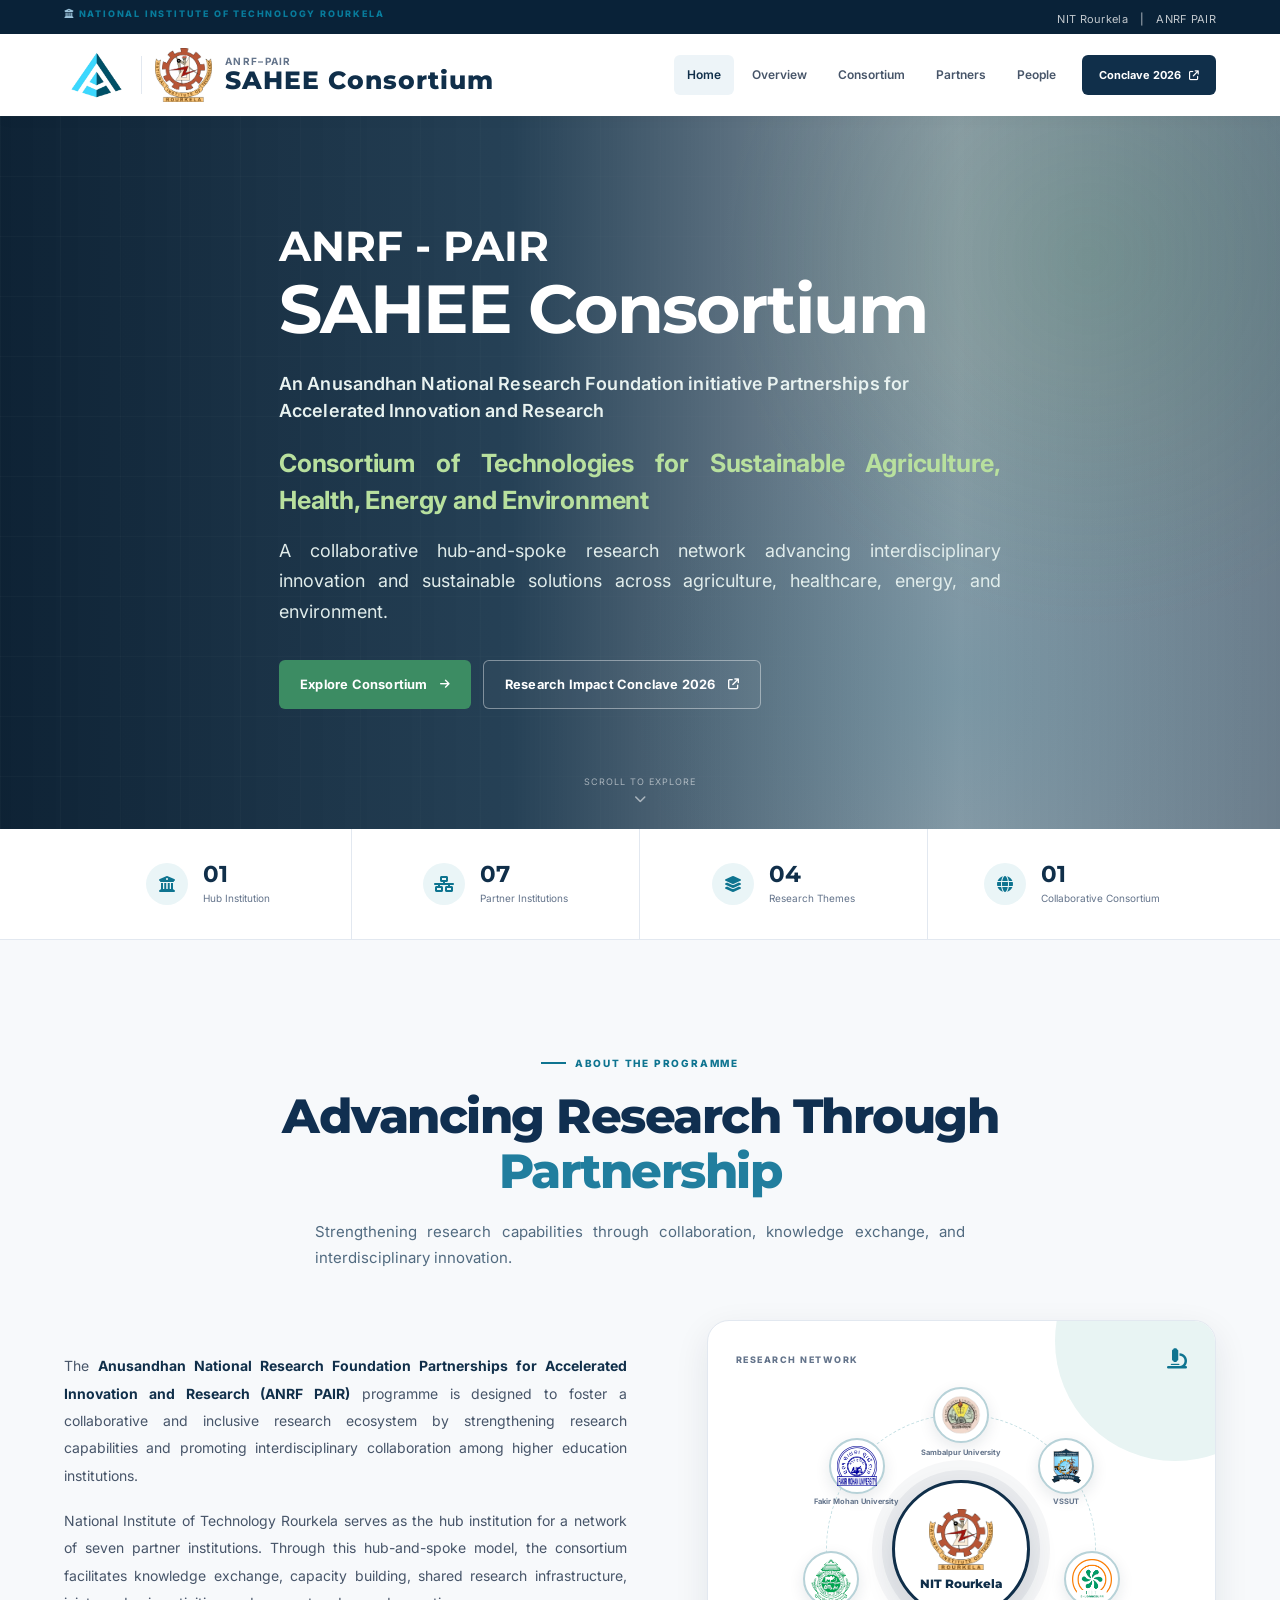
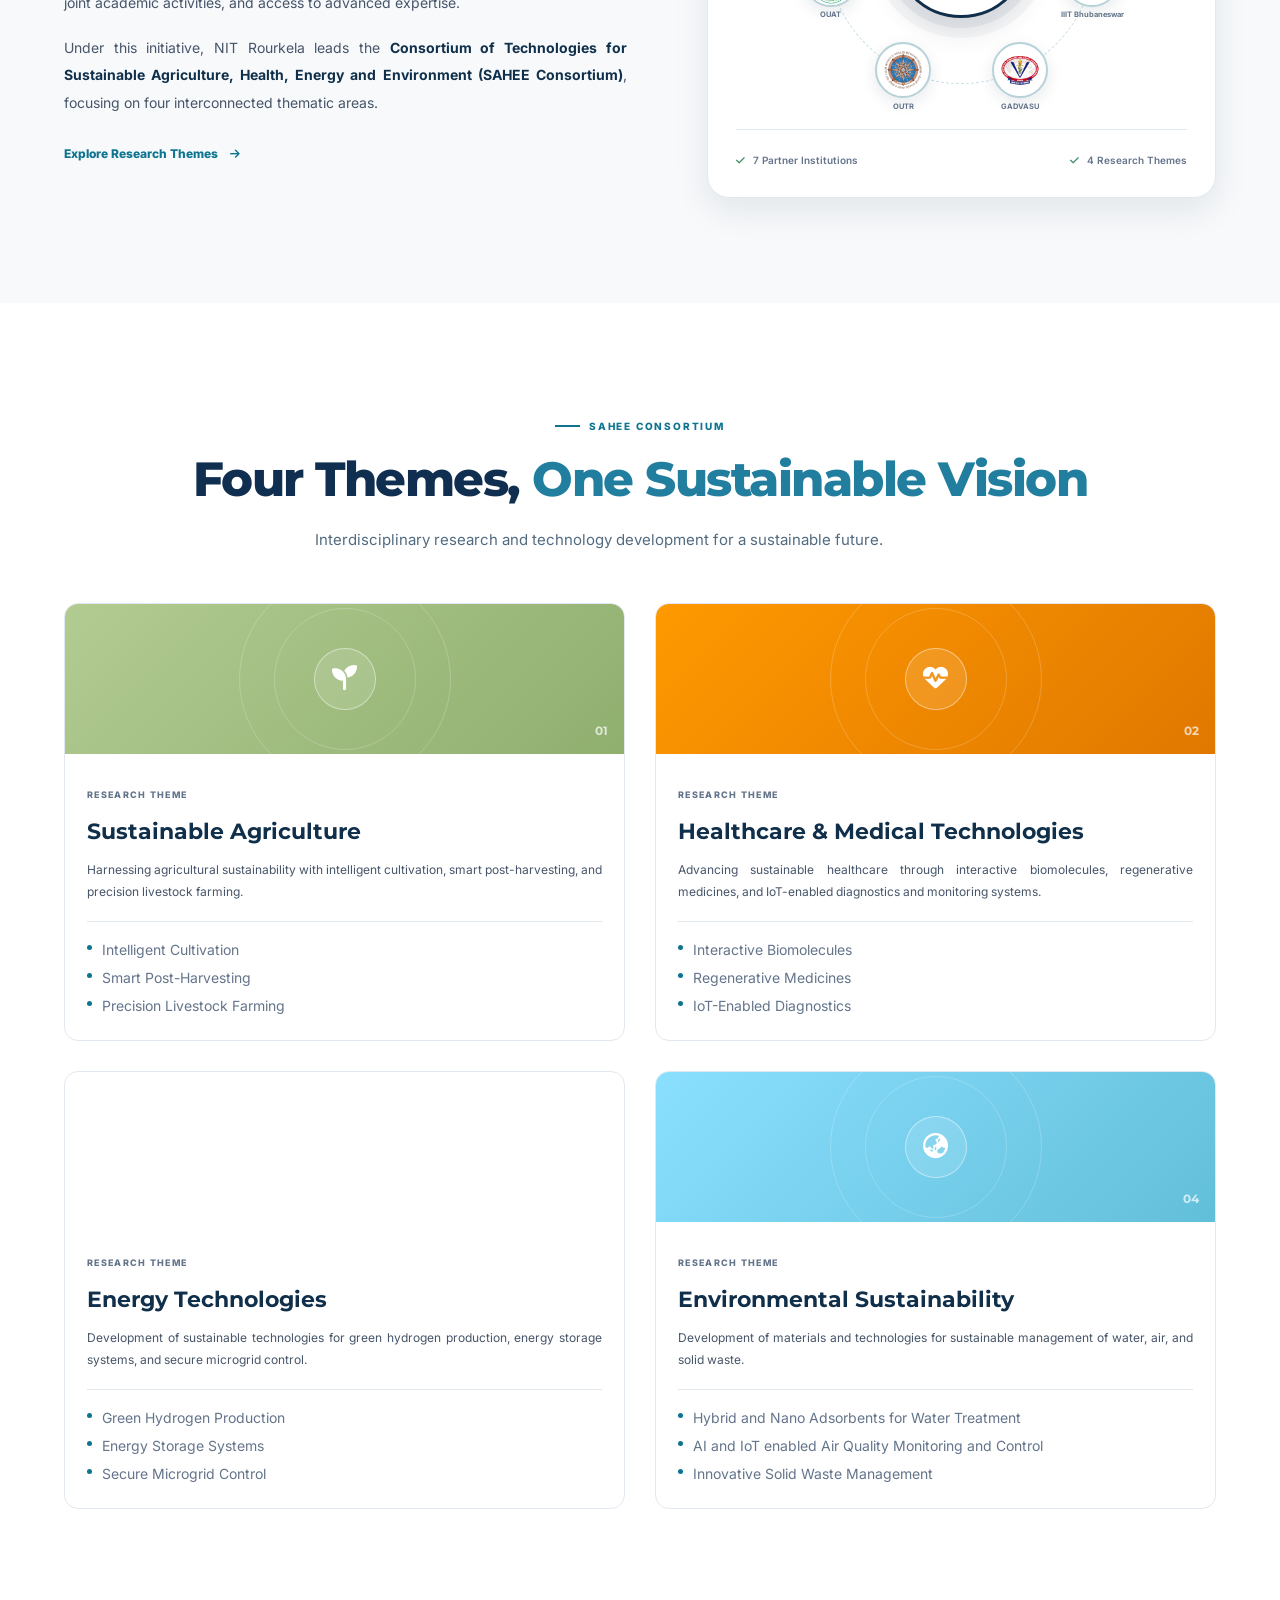
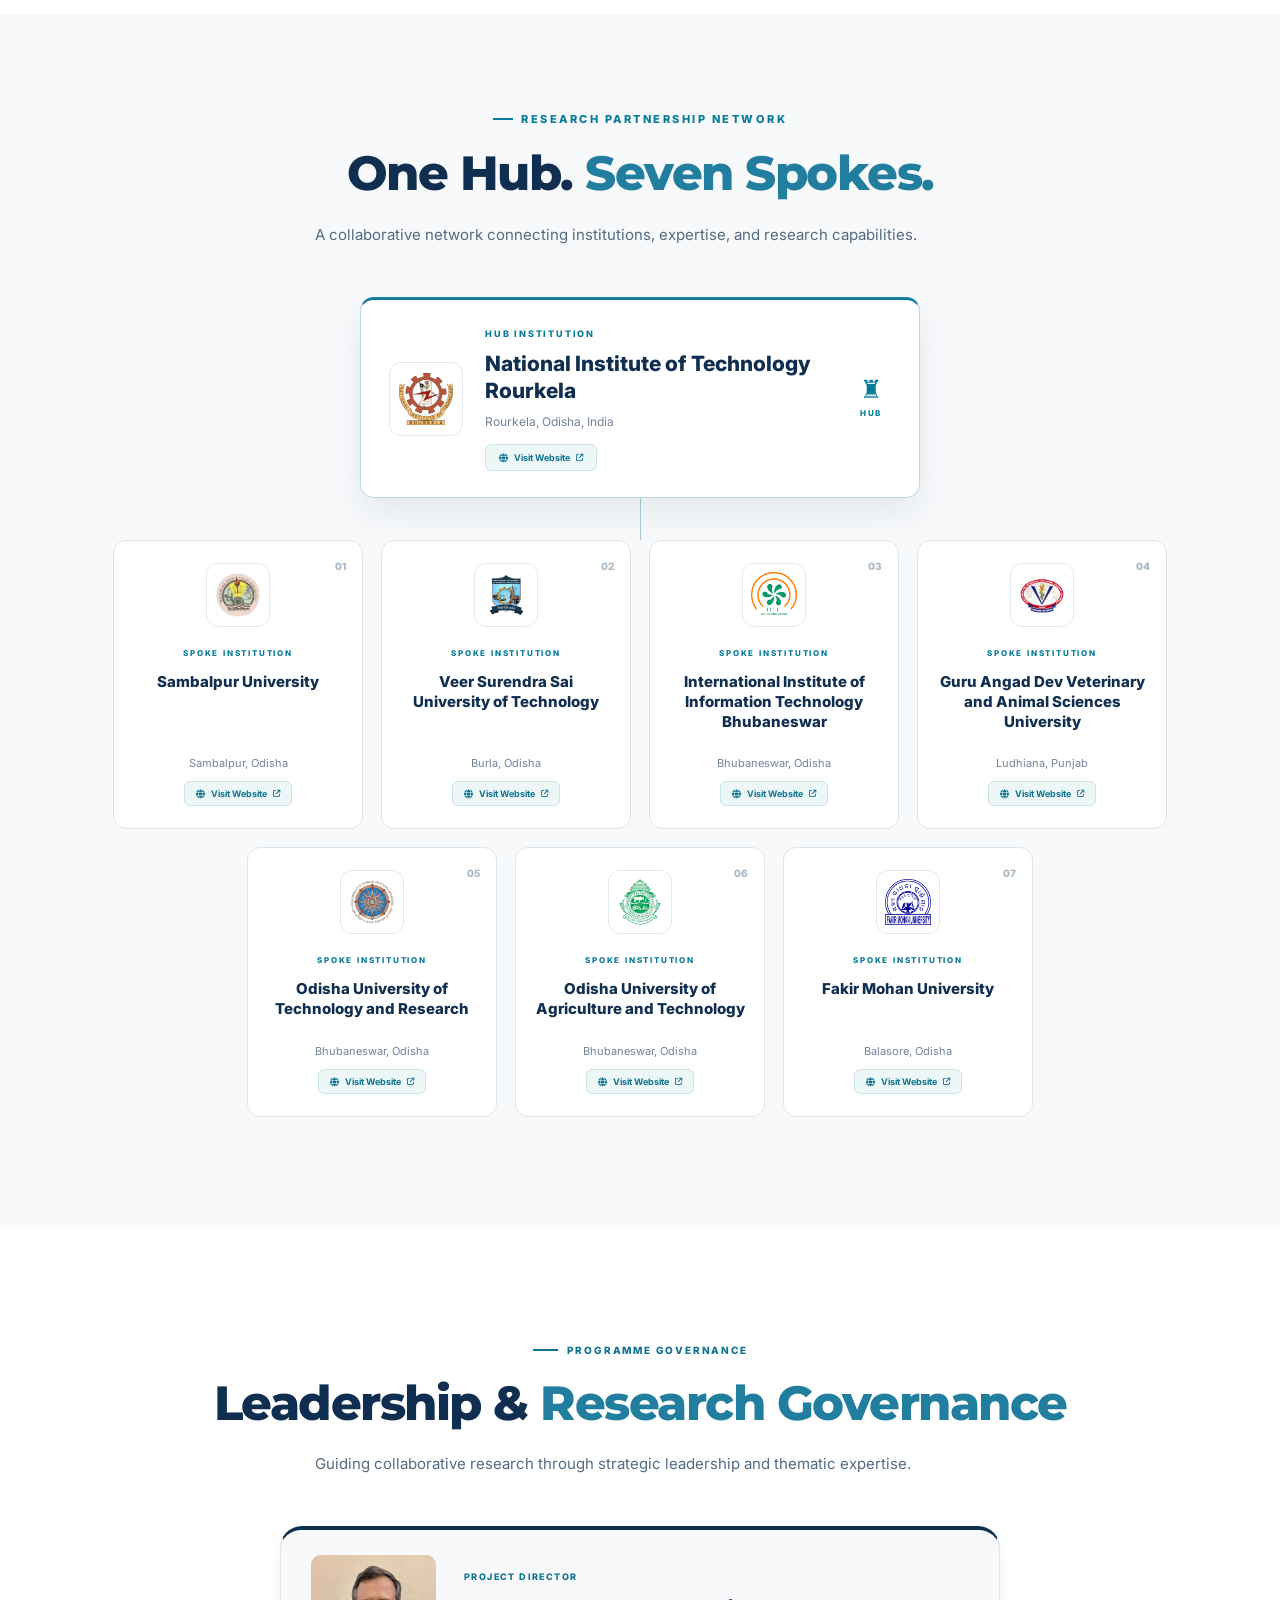
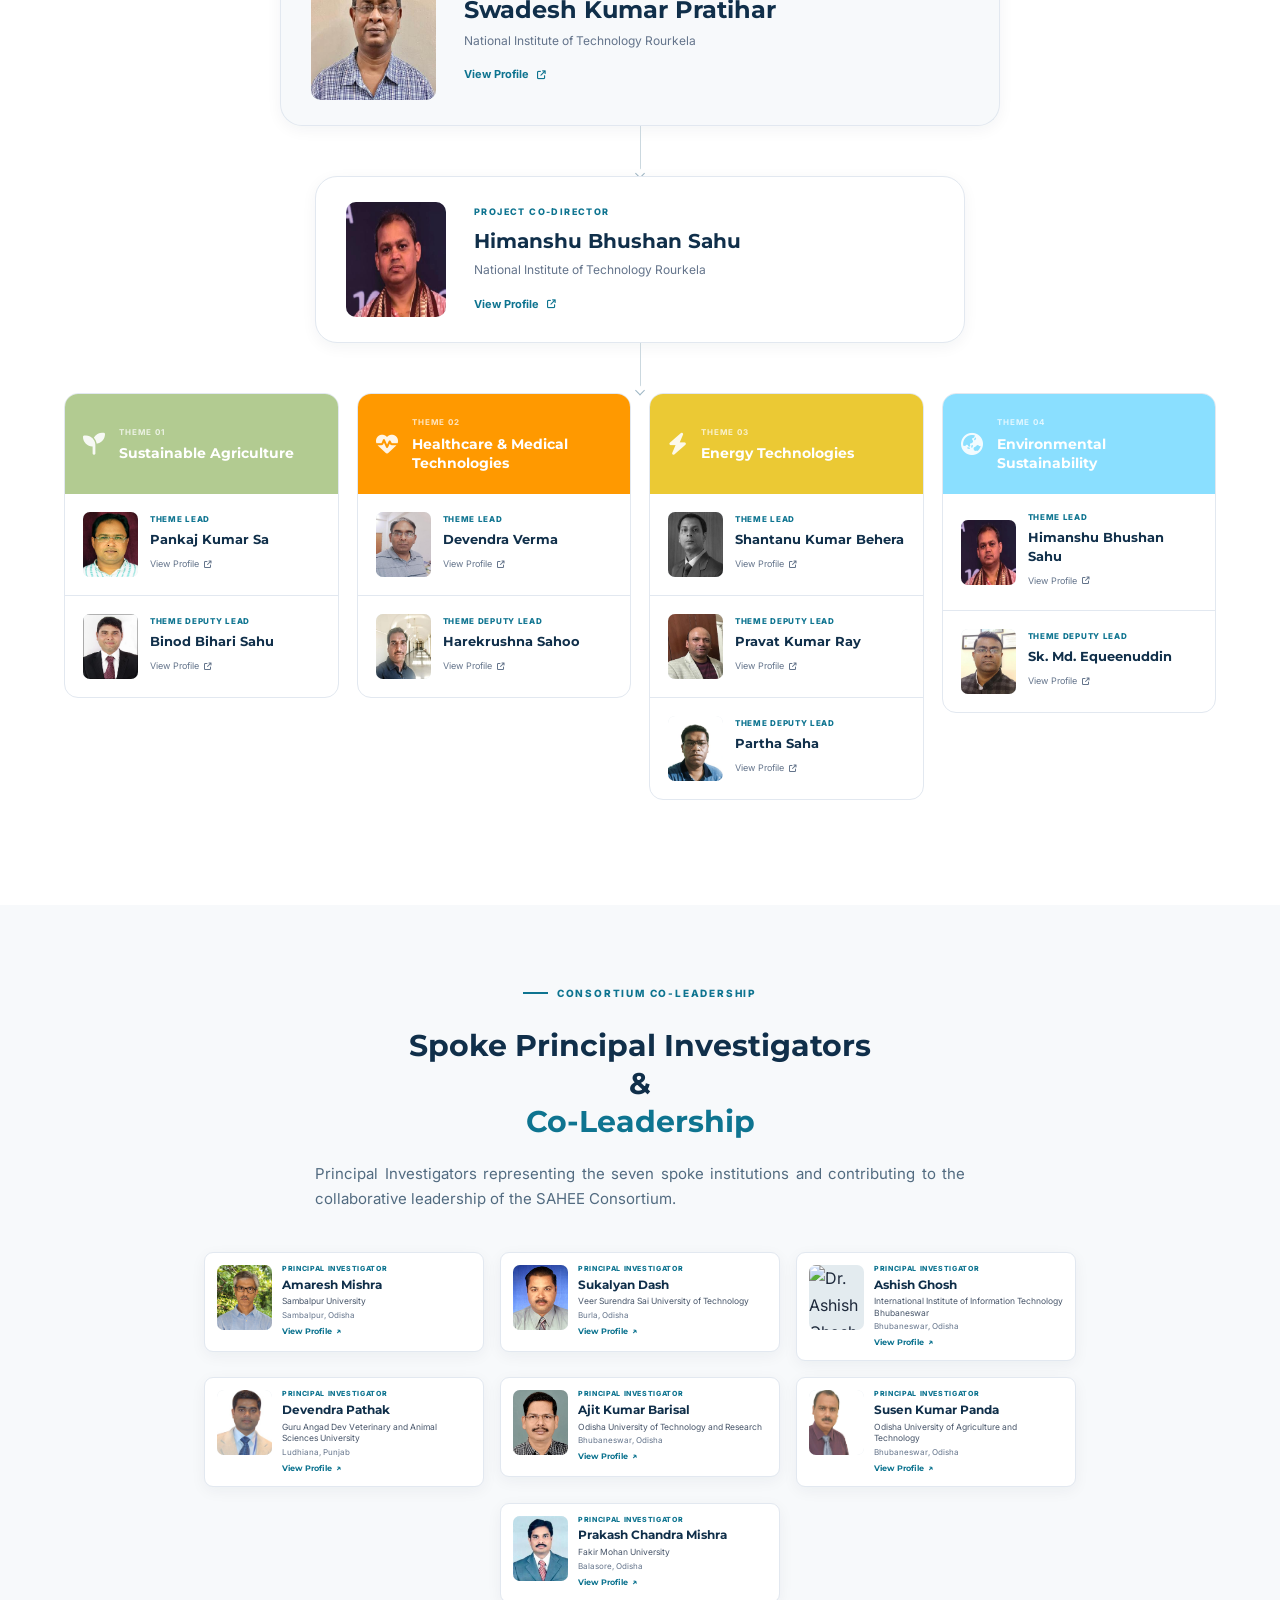
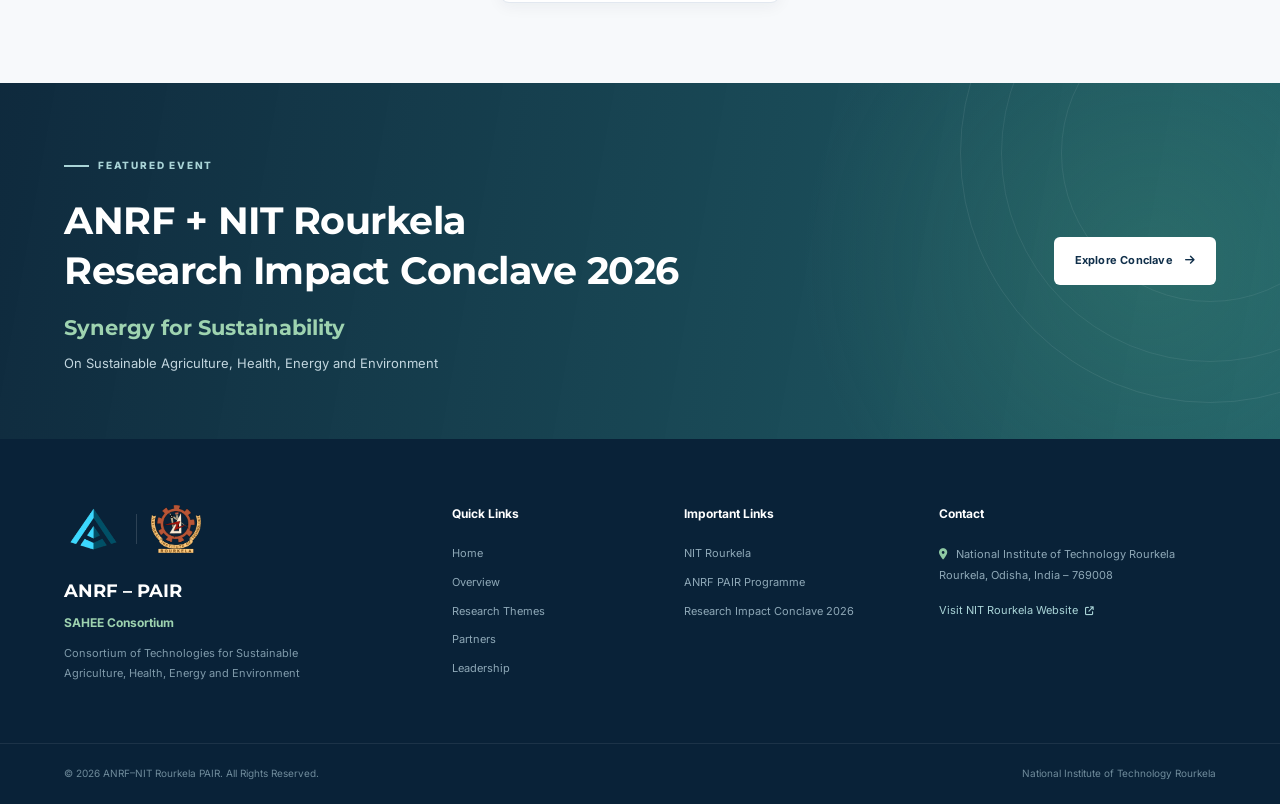
==== commit 79eaca9a: "Push" ====
--- a/index.html
+++ b/index.html
@@ -52,7 +52,7 @@
         </div>
 
         <div class="main-header">
-            <div class="header-inner">
+            <div class="container header-inner">
 
                 <a href="#home" class="brand">
 
@@ -89,7 +89,7 @@
                     <a href="#partners" class="nav-link">Partners</a>
                     <a href="#leadership" class="nav-link">People</a>
 
-                    <a href="anrf_nit_conclave_2026_final/index.html" class="nav-conclave">
+                    <a href="Conclave2026/index.html" class="nav-conclave">
                         Conclave 2026
                         <i class="fa-solid fa-arrow-up-right-from-square"></i>
                     </a>
@@ -142,7 +142,7 @@
                         <i class="fa-solid fa-arrow-right"></i>
                     </a>
 
-                    <a href="anrf_nit_conclave_2026_final/index.html" class="btn btn-outline">
+                    <a href="Conclave2026/index.html" class="btn btn-outline">
                         <h3>Research Impact Conclave 2026</h3>
                         <i class="fa-solid fa-arrow-up-right-from-square"></i>
                     </a>
@@ -1712,7 +1712,7 @@
 
                 </div>
 
-                <a href="anrf_nit_conclave_2026_final/index.html" class="btn btn-light">
+                <a href="Conclave2026/index.html" class="btn btn-light">
                     Explore Conclave
                     <i class="fa-solid fa-arrow-right"></i>
                 </a>
@@ -1784,7 +1784,7 @@
                     ANRF PAIR Programme
                 </a>
 
-                <a href="anrf_nit_conclave_2026_final/index.html">
+                <a href="Conclave2026/index.html">
                     Research Impact Conclave 2026
                 </a>
 
--- a/css/style.css
+++ b/css/style.css
@@ -90,6 +90,8 @@
     margin-left: auto;
     margin-right: auto;
     box-sizing: border-box;
+    padding-left: 5%;
+    padding-right: 5%;
 }
 
 
@@ -155,8 +157,6 @@
     display: flex;
     align-items: center;
     justify-content: space-between;
-
-    gap: px;
 }
 
 /* =========================
@@ -359,7 +359,8 @@
 .hero-content {
     position: relative;
     z-index: 2;
-    padding: 100px 0 120px;
+    padding-top: 100px;
+    padding-bottom: 120px;
     max-width: 850px;
 }
 
@@ -2144,7 +2145,8 @@
     align-items: center;
     justify-content: space-between;
     gap: 40px;
-    padding: 65px 0;
+    padding-top: 65px;
+    padding-bottom: 65px;
 }
 
 .light-label {
@@ -2200,7 +2202,8 @@
     display: grid;
     grid-template-columns: 1.5fr 0.8fr 0.9fr 1.25fr;
     gap: 55px;
-    padding: 65px 0 55px;
+    padding-top: 65px;
+    padding-bottom: 55px;
 }
 
 .footer-logos {
@@ -2510,7 +2513,8 @@
         min-height: 30px;
         flex-wrap: wrap;
         justify-content: center;
-        padding: 5px 0;
+        padding-top: 5px;
+        padding-bottom: 5px;
     }
 
     .institution-label {
@@ -2552,9 +2556,9 @@
     .hero-section {
         min-height: auto;
     }
-
     .hero-content {
-        padding: 75px 0 100px;
+        padding-top: 75px;
+        padding-bottom: 100px;
     }
 
     .hero-content h1 {
@@ -2788,7 +2792,8 @@
     .conclave-content {
         flex-direction: column;
         align-items: flex-start;
-        padding: 55px 0;
+        padding-top: 55px;
+        padding-bottom: 55px;
         gap: 30px;
     }
 
@@ -2807,14 +2812,16 @@
     .footer-main {
         grid-template-columns: 1fr;
         gap: 35px;
-        padding: 50px 0 40px;
+        padding-top: 50px;
+        padding-bottom: 40px;
     }
 
     .footer-bottom-inner {
         flex-direction: column;
         align-items: flex-start;
         justify-content: center;
-        padding: 18px 0;
+        padding-top: 18px;
+        padding-bottom: 18px;
         gap: 5px;
     }
 
